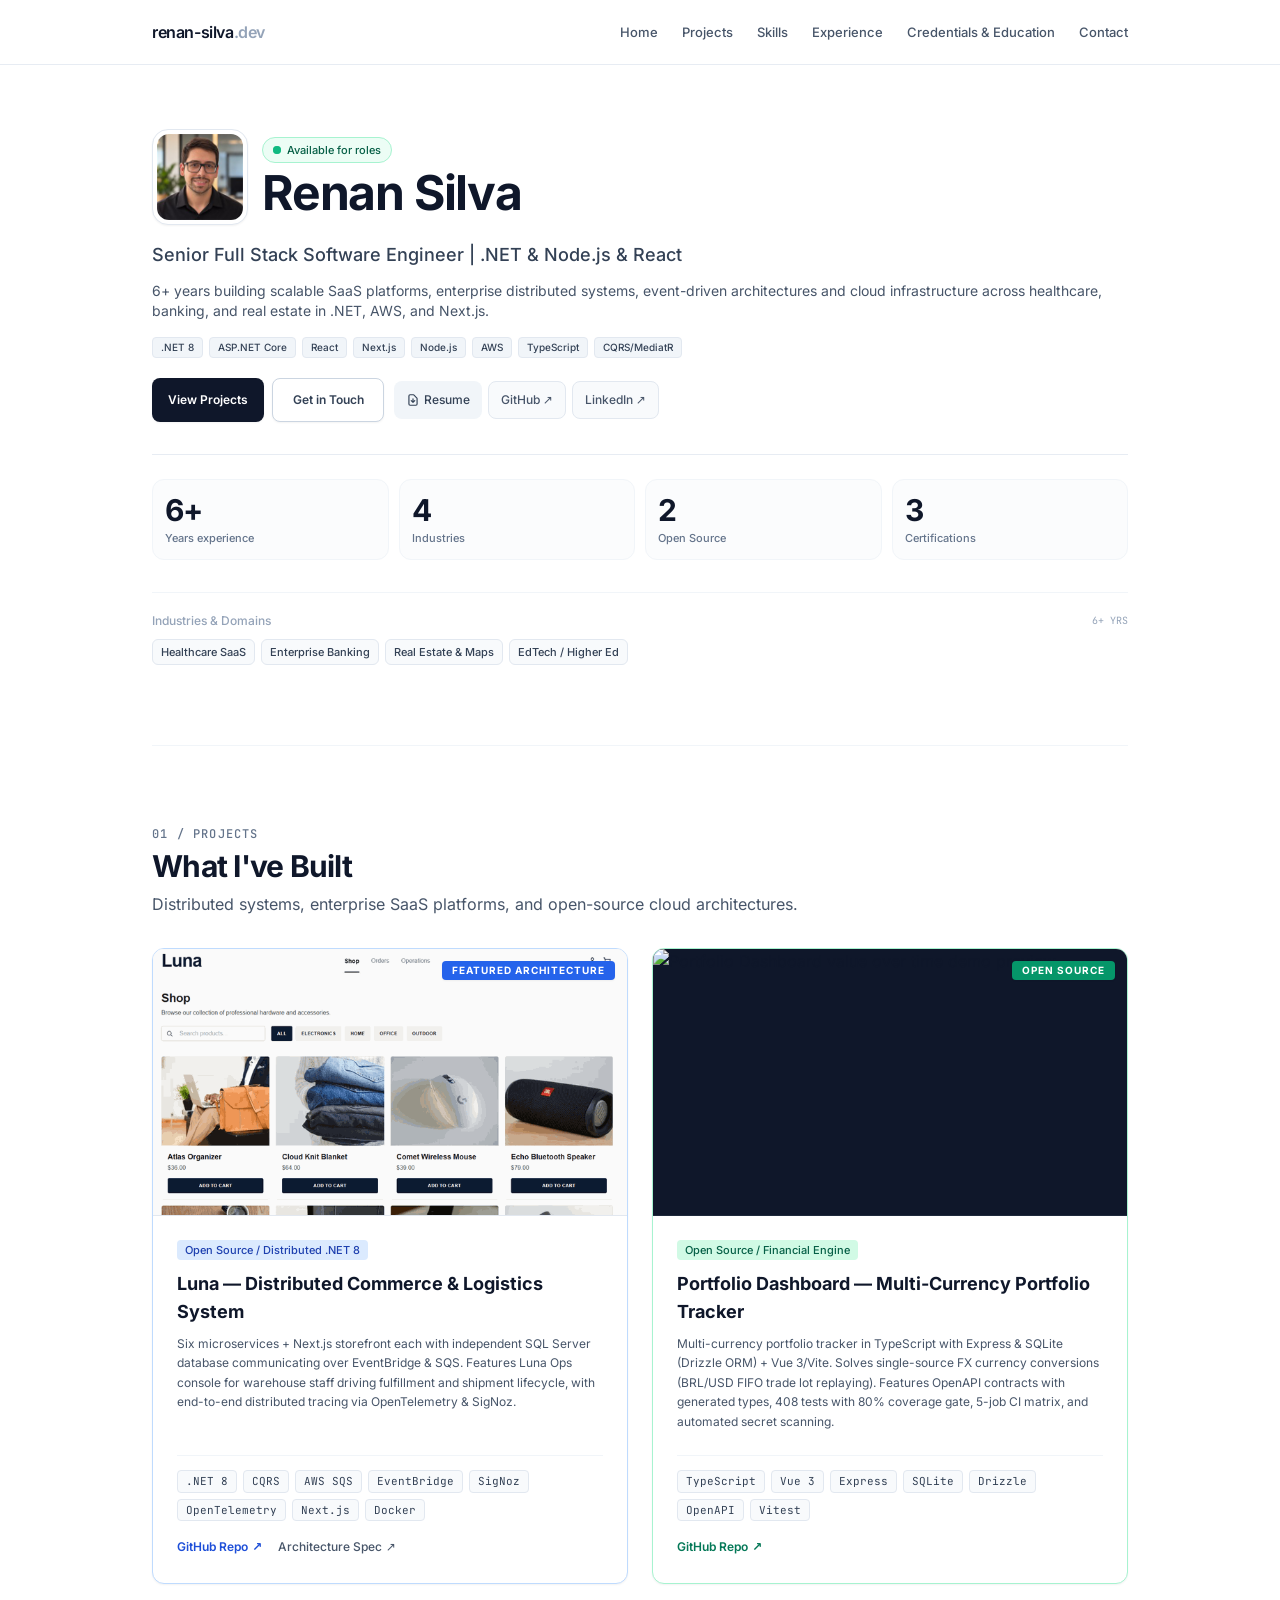
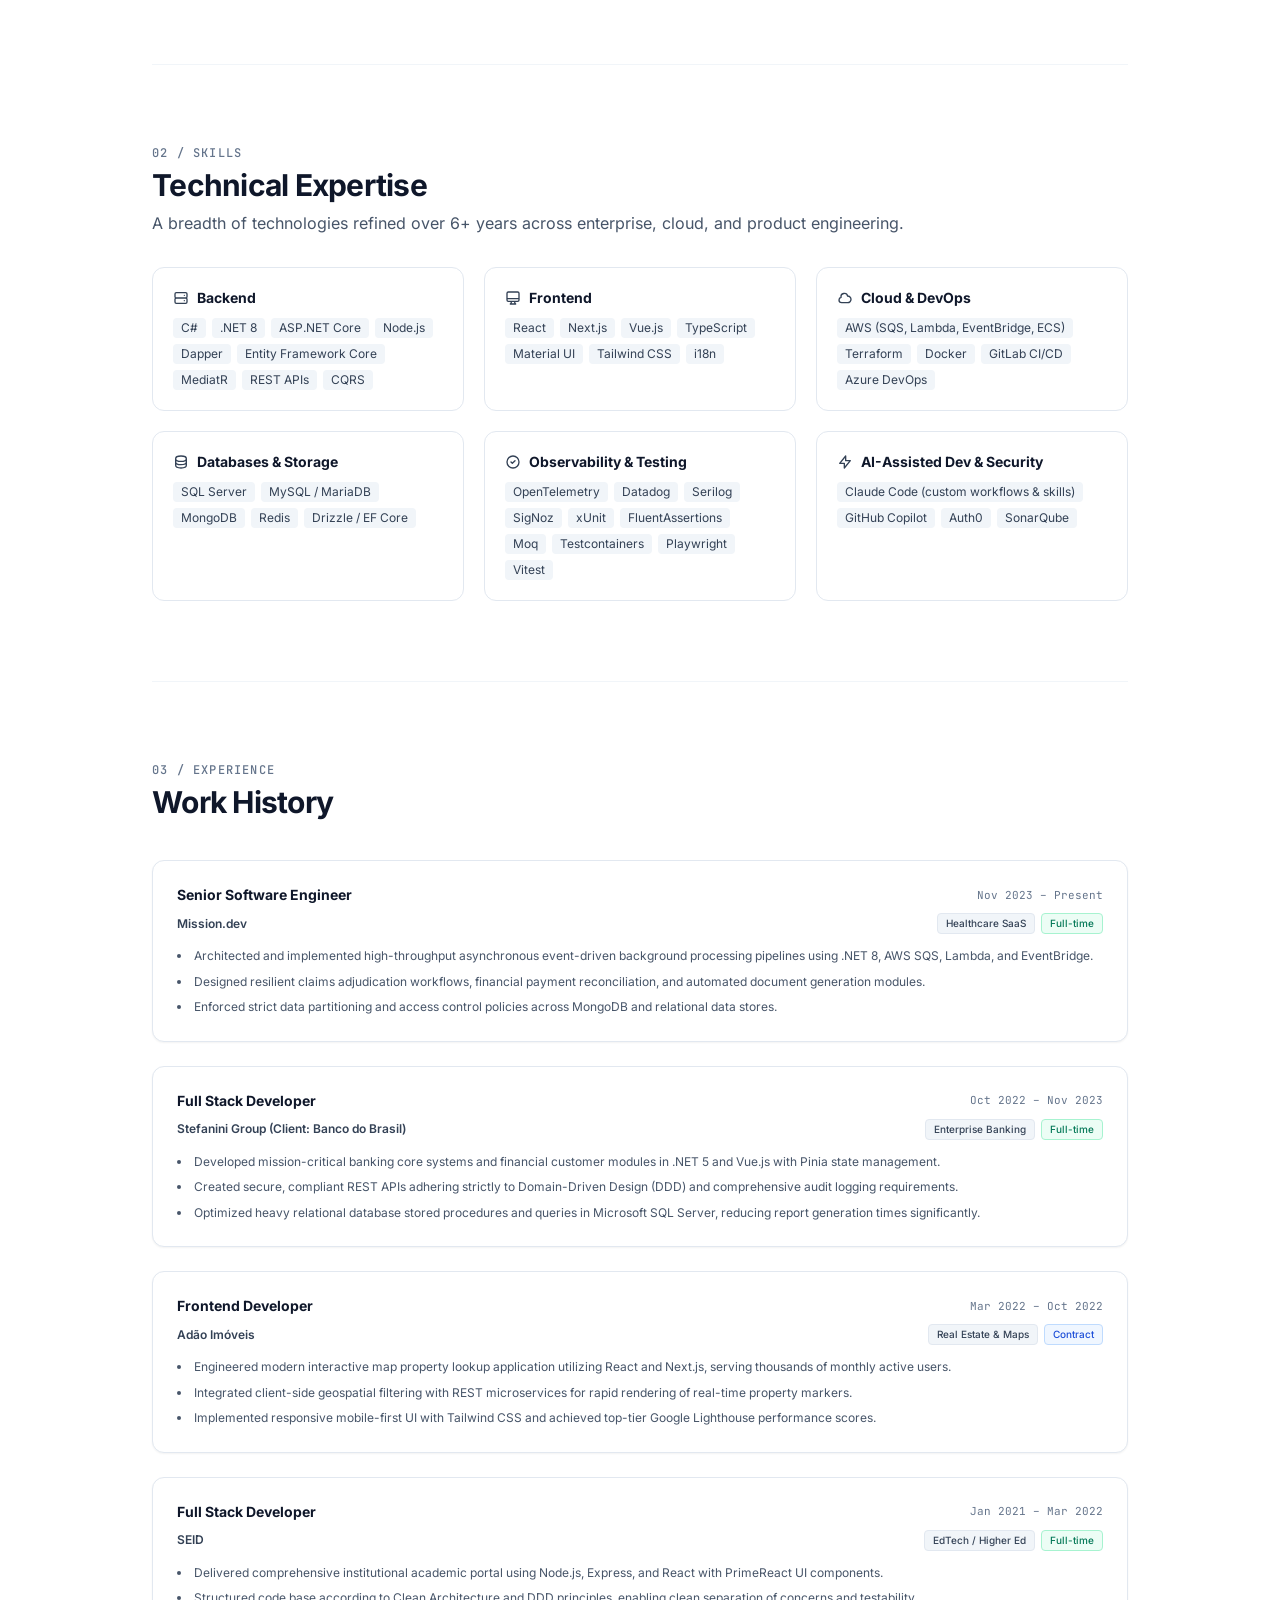
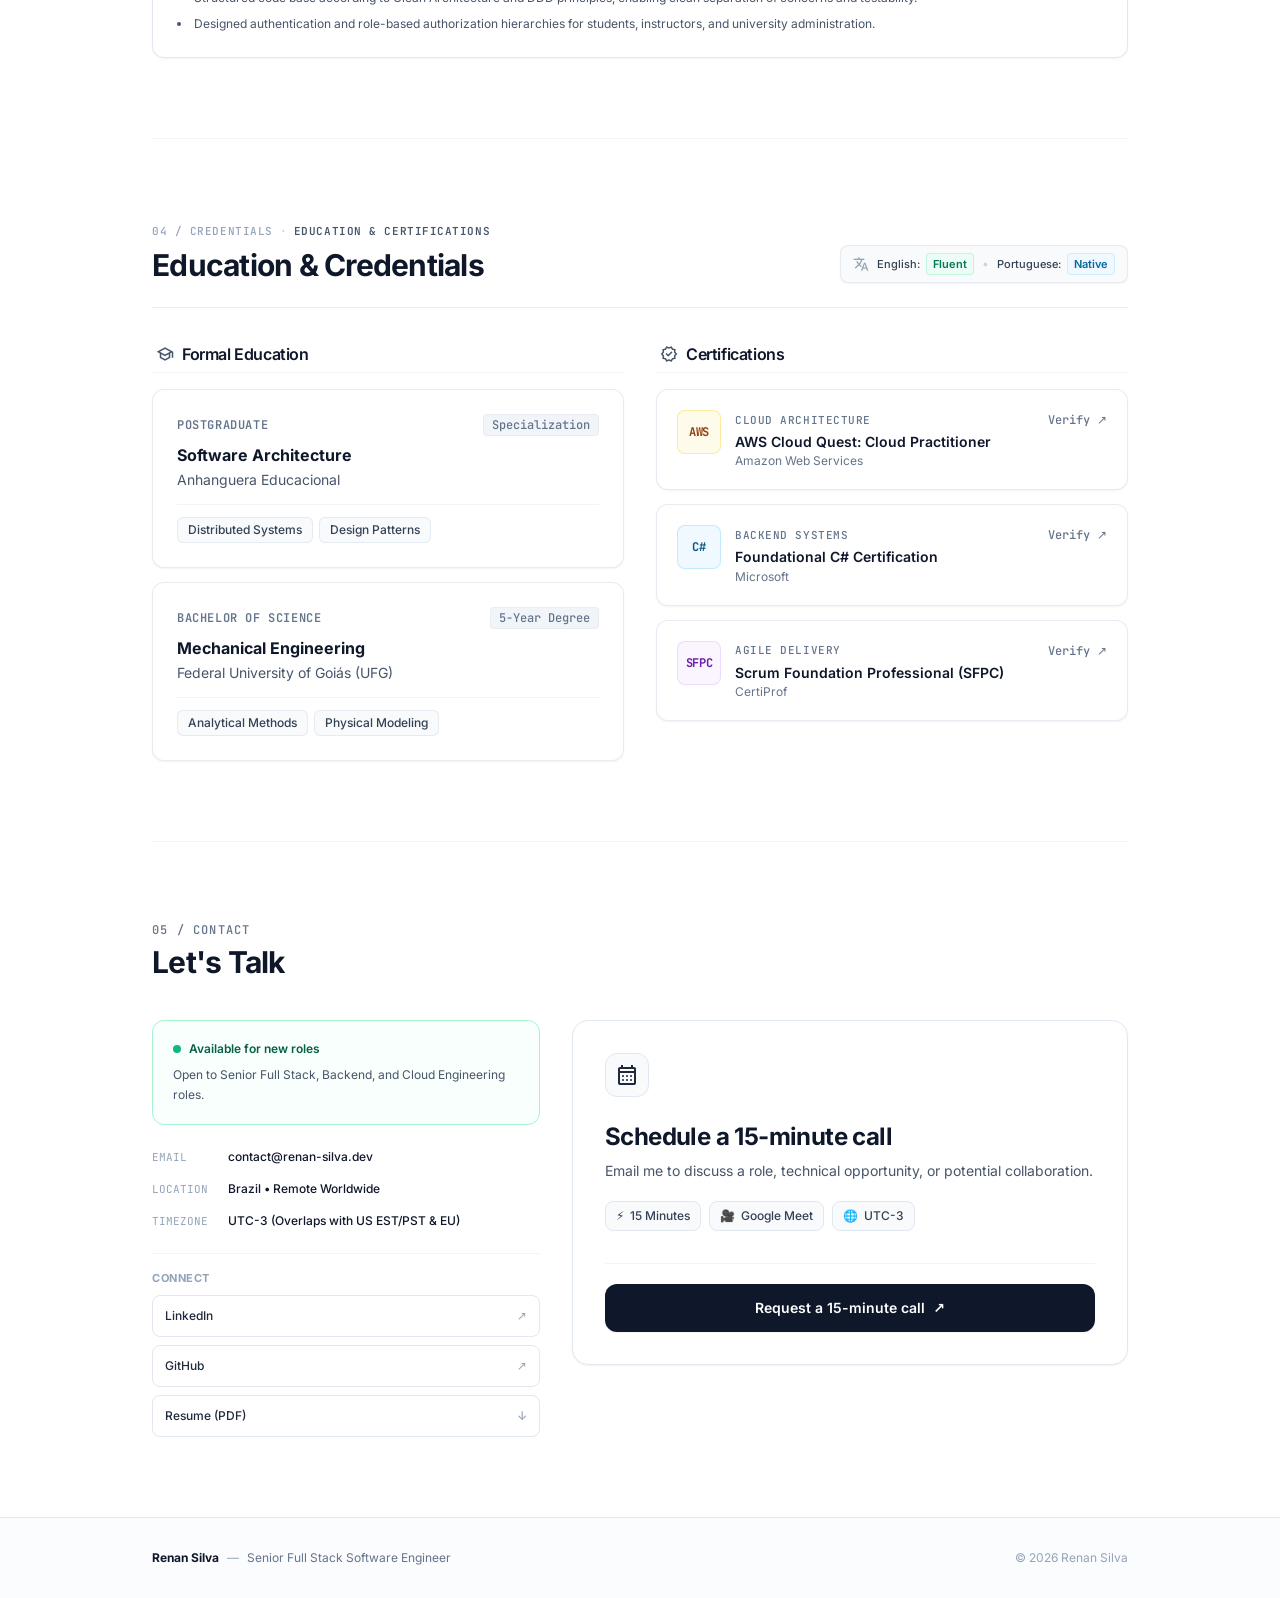
==== index.html @ 46f8ce40 "Add resume, favicon, hero portrait, Cal.com booking split, project card links and CNAME" ====
<!DOCTYPE html><html class="scroll-smooth" lang="en" style=""><head>
<meta charset="utf-8">
<meta content="width=device-width, initial-scale=1.0" name="viewport">
<!-- Generated by tools/make-favicon.mjs from assets/favicon-source.png. -->
<link href="assets/favicon.ico" rel="icon" sizes="16x16 32x32 48x48">
<link href="assets/favicon-32x32.png" rel="icon" sizes="32x32" type="image/png">
<link href="assets/apple-touch-icon.png" rel="apple-touch-icon">
<!-- Cal.com element-click embed. Loads app.cal.com/embed/embed.js, which
     renders the calendar into a modal when the CTA is clicked. The loader is
     inline because the Cal snippet requires it; there is no way to defer it
     without rewriting the snippet, and it is async at the network level, so
     it does not block rendering.

     The whole block is skipped below 768px. The mobile CTA is a plain link, so
     the 30 KB embed would be fetched by the one audience that never uses it.
     768px is Tailwind's default md breakpoint, matching the `hidden md:inline-flex`
     on the desktop button. Keep the two in step. -->
<script type="text/javascript">
  if (window.matchMedia("(min-width: 768px)").matches) {
  (function (C, A, L) { let p = function (a, ar) { a.q.push(ar); }; let d = C.document; C.Cal = C.Cal || function () { let cal = C.Cal; let ar = arguments; if (!cal.loaded) { cal.ns = {}; cal.q = cal.q || []; d.head.appendChild(d.createElement("script")).src = A; cal.loaded = true; } if (ar[0] === L) { const api = function () { p(api, arguments); }; const namespace = ar[1]; api.q = api.q || []; if(typeof namespace === "string"){cal.ns[namespace] = cal.ns[namespace] || api;p(cal.ns[namespace], ar);p(cal, ["initNamespace", namespace]);} else p(cal, ar); return;} p(cal, ar); }; })(window, "https://app.cal.com/embed/embed.js", "init");
  Cal("init", "15min", {origin:"https://app.cal.com"});
  Cal.config = Cal.config || {};
  Cal.config.forwardQueryParams = true;
  Cal.ns["15min"]("ui", {"hideEventTypeDetails":false,"layout":"month_view"});
  }
</script>
<title>Renan Silva — Senior Full Stack Software Engineer | .NET &amp; Node.js &amp; React</title>
<meta name="description" content="Senior full stack engineer with 6+ years across healthcare SaaS, enterprise banking, real estate and higher education. Two open source projects: a distributed commerce platform on .NET 8 and a portfolio tracker on Node.js.">
<!-- Tailwind is compiled from src/input.css into assets/output.css. Do not edit the generated file. -->
<link href="assets/fonts/inter-latin.woff2" as="font" type="font/woff2" rel="preload" crossorigin>
<link href="assets/output.css" rel="stylesheet">
</head>
<body class="bg-white text-slate-900 selection:bg-slate-900 selection:text-white">
<!-- BEGIN: MainHeader -->
<header class="sticky top-0 z-50 backdrop-blur-md bg-white/90 border-b border-slate-200/80 transition-all duration-200"><div class="max-w-5xl mx-auto px-4 sm:px-6 h-14 sm:h-16 flex items-center justify-between"><a class="group flex items-center gap-1.5 font-bold tracking-tight text-slate-900 hover:text-slate-600 transition-colors" href="#hero"><span class="text-base font-semibold">renan-silva<span class="text-slate-400">.dev</span></span></a><nav aria-label="Main Navigation" class="hidden md:flex items-center gap-6 text-xs lg:text-[13px] font-medium text-slate-600"><a class="hover:text-slate-900 transition-colors py-1" href="#hero">Home</a><a class="hover:text-slate-900 transition-colors py-1" href="#projects">Projects</a><a class="hover:text-slate-900 transition-colors py-1" href="#skills">Skills</a><a class="hover:text-slate-900 transition-colors py-1" href="#experience">Experience</a><a class="hover:text-slate-900 transition-colors py-1" href="#certifications">Credentials &amp; Education</a><a class="hover:text-slate-900 transition-colors py-1" href="#contact">Contact</a></nav><a class="md:hidden inline-flex items-center justify-center px-3.5 py-1.5 rounded-lg bg-slate-100 border border-slate-200 text-slate-700 text-xs font-semibold hover:bg-slate-200 transition-colors min-h-[40px]" href="#contact">Contact</a></div></header>
<!-- END: MainHeader -->
<!-- BEGIN: MainContent -->
<main class="max-w-5xl mx-auto px-4 sm:px-6 divide-y divide-slate-100">
<!-- BEGIN: HeroSection -->
<section class="pt-12 sm:pt-16 pb-14 sm:pb-20" id="hero"><div class="w-full flex flex-col items-start"><div class="flex flex-col sm:flex-row items-start sm:items-center gap-4 mb-4 w-full"><div class="flex items-center gap-3.5 w-full"><div class="w-20 h-20 sm:w-24 sm:h-24 rounded-2xl p-1 bg-white border border-slate-200 shadow-sm shrink-0"><div class="relative overflow-hidden rounded-xl bg-slate-100 w-full h-full"><img alt="Renan Silva" class="w-full h-full object-cover object-center" decoding="async" height="96" src="assets/portrait.jpg" width="96"></div></div><div class="flex flex-col"><div class="inline-flex items-center gap-1.5 px-2.5 py-1 rounded-full bg-emerald-50 border border-emerald-200 text-emerald-800 text-[11px] font-medium w-fit mb-1.5"><span class="relative flex h-2 w-2"><span class="animate-ping absolute inline-flex h-full w-full rounded-full bg-emerald-400 opacity-75"></span><span class="relative inline-flex rounded-full h-2 w-2 bg-emerald-500"></span></span>Available for roles</div><h1 class="text-3xl sm:text-5xl font-extrabold tracking-tight text-slate-900 leading-tight">Renan Silva</h1></div></div></div><p class="text-sm sm:text-lg font-medium text-slate-700 leading-snug">Senior Full Stack Software Engineer | .NET &amp; Node.js &amp; React</p><p class="mt-3 text-xs sm:text-sm text-slate-600 leading-relaxed">6+ years building scalable SaaS platforms, enterprise distributed systems, event-driven architectures and cloud infrastructure across healthcare, banking, and real estate in .NET, AWS, and Next.js.</p><div aria-label="Primary Tech Stack" class="mt-4 flex flex-wrap gap-1.5 w-full"><span class="px-2 py-0.5 rounded text-[10px] font-medium bg-slate-100 text-slate-700 border border-slate-200">.NET 8</span><span class="px-2 py-0.5 rounded text-[10px] font-medium bg-slate-100 text-slate-700 border border-slate-200">ASP.NET Core</span><span class="px-2 py-0.5 rounded text-[10px] font-medium bg-slate-100 text-slate-700 border border-slate-200">React</span><span class="px-2 py-0.5 rounded text-[10px] font-medium bg-slate-100 text-slate-700 border border-slate-200">Next.js</span><span class="px-2 py-0.5 rounded text-[10px] font-medium bg-slate-100 text-slate-700 border border-slate-200">Node.js</span><span class="px-2 py-0.5 rounded text-[10px] font-medium bg-slate-100 text-slate-700 border border-slate-200">AWS</span><span class="px-2 py-0.5 rounded text-[10px] font-medium bg-slate-100 text-slate-700 border border-slate-200">TypeScript</span><span class="px-2 py-0.5 rounded text-[10px] font-medium bg-slate-100 text-slate-700 border border-slate-200">CQRS/MediatR</span></div><div class="mt-5 flex flex-col sm:flex-row items-stretch sm:items-center gap-2.5 w-full"><div class="grid grid-cols-2 gap-2 w-full sm:w-auto"><a class="justify-center inline-flex items-center px-4 py-2.5 text-xs font-semibold text-white bg-slate-900 hover:bg-slate-800 rounded-lg transition-colors shadow-sm min-h-[44px]" href="#projects">View Projects</a><a class="justify-center inline-flex items-center px-4 py-2.5 text-xs font-semibold text-slate-700 bg-white border border-slate-300 hover:bg-slate-50 rounded-lg transition-colors shadow-sm min-h-[44px]" href="#contact">Get in Touch</a></div><div class="flex items-center justify-between sm:justify-start gap-1.5 w-full sm:w-auto pt-1 sm:pt-0"><a class="flex-1 sm:flex-none justify-center inline-flex items-center px-3 py-2 text-xs font-medium text-slate-700 bg-slate-100 hover:bg-slate-200 rounded-lg transition-colors min-h-[38px]" download type="application/pdf" href="assets/Renan_Silva_Resume.pdf"><svg class="w-3.5 h-3.5 mr-1" fill="none" stroke="currentColor" viewBox="0 0 24 24"><path d="M12 10v6m0 0l-3-3m3 3l3-3m2 8H7a2 2 0 01-2-2V5a2 2 0 012-2h5.586a1 1 0 01.707.293l5.414 5.414a1 1 0 01.293.707V19a2 2 0 01-2 2z" stroke-linecap="round" stroke-linejoin="round" stroke-width="2"></path></svg>Resume</a><a class="flex-1 sm:flex-none inline-flex items-center justify-center px-3 py-2 text-xs font-medium text-slate-600 bg-slate-50 hover:bg-slate-100 rounded-lg border border-slate-200 hover:text-slate-900 transition-colors min-h-[38px]" href="https://github.com/renanmoraisdasilva" rel="noopener noreferrer" target="_blank">GitHub ↗</a><a class="flex-1 sm:flex-none inline-flex items-center justify-center px-3 py-2 text-xs font-medium text-slate-600 bg-slate-50 hover:bg-slate-100 rounded-lg border border-slate-200 hover:text-slate-900 transition-colors min-h-[38px]" href="https://www.linkedin.com/in/renan-da-silva" rel="noopener noreferrer" target="_blank">LinkedIn ↗</a></div></div><div class="mt-8 grid grid-cols-2 sm:grid-cols-4 gap-2.5 pt-6 border-t border-slate-200/80 w-full"><div class="p-3 bg-slate-50/50 rounded-xl border border-slate-100"><div class="text-2xl sm:text-3xl font-bold tracking-tight text-slate-900">6+</div><div class="text-[11px] text-slate-500 font-medium mt-0.5">Years experience</div></div><div class="p-3 bg-slate-50/50 rounded-xl border border-slate-100"><div class="text-2xl sm:text-3xl font-bold tracking-tight text-slate-900">4</div><div class="text-[11px] text-slate-500 font-medium mt-0.5">Industries</div></div><div class="p-3 bg-slate-50/50 rounded-xl border border-slate-100"><div class="text-2xl sm:text-3xl font-bold tracking-tight text-slate-900">2</div><div class="text-[11px] text-slate-500 font-medium mt-0.5">Open Source</div></div><div class="p-3 bg-slate-50/50 rounded-xl border border-slate-100"><div class="text-2xl sm:text-3xl font-bold tracking-tight text-slate-900">3</div><div class="text-[11px] text-slate-500 font-medium mt-0.5">Certifications</div></div></div></div><div class="mt-8 pt-5 border-t border-slate-100 flex flex-col gap-2.5 w-full"><div class="w-full flex items-center justify-between"><span class="text-slate-400 text-xs font-medium">Industries &amp; Domains</span><span class="text-[10px] font-mono text-slate-400">6+ YRS</span></div><div class="flex flex-wrap gap-1.5 w-full"><span class="px-2 py-1 rounded-md bg-slate-50 border border-slate-200 text-slate-700 text-[11px] font-medium">Healthcare SaaS</span><span class="px-2 py-1 rounded-md bg-slate-50 border border-slate-200 text-slate-700 text-[11px] font-medium">Enterprise Banking</span><span class="px-2 py-1 rounded-md bg-slate-50 border border-slate-200 text-slate-700 text-[11px] font-medium">Real Estate &amp; Maps</span><span class="px-2 py-1 rounded-md bg-slate-50 border border-slate-200 text-slate-700 text-[11px] font-medium">EdTech / Higher Ed</span></div></div></section>
<!-- END: HeroSection -->
<!-- BEGIN: ProjectsSection -->
<section class="py-14 sm:py-20" id="projects">
<!-- Section Header -->
<div class="flex flex-col items-start mb-8">
<div class="text-xs font-mono font-medium text-slate-500 uppercase tracking-widest mb-1.5">01 / projects</div>
<h2 class="text-3xl font-bold tracking-tight text-slate-900">What I've Built</h2>
<p class="mt-2 text-sm sm:text-base text-slate-600">
          Distributed systems, enterprise SaaS platforms, and open-source cloud architectures.
        </p>
</div>
<!-- Projects Grid -->
<!-- Projects grid.
     Each card links to its own repository in three places: the preview image,
     the title, and the "GitHub Repo" text link. The Luna card also links its
     Architecture Spec to the phase 1 architecture document in that repo.
     The hero button and the contact list still point at the profile, which is
     correct: they are not about one project. -->
<div class="grid grid-cols-1 md:grid-cols-2 gap-6"><!-- Card 1: Luna Distributed Commerce & Logistics --><article class="rounded-xl border border-blue-200 bg-white hover:border-blue-400 transition-all duration-200 flex flex-col justify-between shadow-sm overflow-hidden group"><div><div class="relative bg-slate-100 border-b border-slate-200 overflow-hidden aspect-[16/9]"><a class="block focus:outline-none focus-visible:ring-2 focus-visible:ring-blue-500 focus-visible:ring-offset-2" href="https://github.com/renanmoraisdasilva/luna" rel="noopener noreferrer" target="_blank"><img alt="Luna demo: storefront and Luna Ops shipment console" class="w-full h-full object-cover object-top group-hover:scale-[1.02] transition-transform duration-300" decoding="async" height="458" src="assets/luna-demo.gif" width="680"></a><div class="absolute top-3 right-3 bg-blue-600 text-white text-[10px] uppercase tracking-widest font-bold px-2.5 py-0.5 rounded shadow-sm">Featured Architecture</div></div><div class="p-4 sm:p-6"><div class="flex items-center justify-between text-xs mb-2.5"><span class="inline-flex items-center px-2 py-0.5 rounded font-medium bg-blue-100 text-blue-800 text-[11px]">Open Source / Distributed .NET 8</span></div><h3 class="text-base sm:text-lg font-bold text-slate-900 group-hover:text-blue-600 transition-colors leading-snug"><a class="focus:outline-none focus-visible:ring-2 focus-visible:ring-blue-500" href="https://github.com/renanmoraisdasilva/luna" rel="noopener noreferrer" target="_blank">Luna — Distributed Commerce &amp; Logistics System</a></h3><p class="mt-2 text-xs text-slate-600 leading-relaxed">Six microservices + Next.js storefront each with independent SQL Server database communicating over EventBridge &amp; SQS. Features Luna Ops console for warehouse staff driving fulfillment and shipment lifecycle, with end-to-end distributed tracing via OpenTelemetry &amp; SigNoz.</p></div></div><div class="px-4 pb-4 sm:px-6 sm:pb-6 pt-0"><div class="pt-3.5 border-t border-slate-100"><div class="flex flex-wrap gap-1.5 mb-3.5"><span class="px-2 py-0.5 text-[11px] font-mono bg-slate-50 text-slate-700 rounded border border-slate-200">.NET 8</span><span class="px-2 py-0.5 text-[11px] font-mono bg-slate-50 text-slate-700 rounded border border-slate-200">CQRS</span><span class="px-2 py-0.5 text-[11px] font-mono bg-slate-50 text-slate-700 rounded border border-slate-200">AWS SQS</span><span class="px-2 py-0.5 text-[11px] font-mono bg-slate-50 text-slate-700 rounded border border-slate-200">EventBridge</span><span class="px-2 py-0.5 text-[11px] font-mono bg-slate-50 text-slate-700 rounded border border-slate-200">SigNoz</span><span class="px-2 py-0.5 text-[11px] font-mono bg-slate-50 text-slate-700 rounded border border-slate-200">OpenTelemetry</span><span class="px-2 py-0.5 text-[11px] font-mono bg-slate-50 text-slate-700 rounded border border-slate-200">Next.js</span><span class="px-2 py-0.5 text-[11px] font-mono bg-slate-50 text-slate-700 rounded border border-slate-200">Docker</span></div><div class="flex items-center gap-4 text-xs font-medium"><a class="text-blue-700 hover:text-blue-900 inline-flex items-center gap-1 font-semibold py-1" href="https://github.com/renanmoraisdasilva/luna" rel="noopener noreferrer" target="_blank">GitHub Repo <span aria-hidden="true" class="">↗</span></a><a class="text-slate-600 hover:text-slate-900 inline-flex items-center gap-1 py-1" href="https://github.com/renanmoraisdasilva/luna/blob/main/documentation/dev_phases/phase-1/architecture.md" rel="noopener noreferrer" target="_blank">Architecture Spec <span aria-hidden="true" class="">↗</span></a></div></div></div></article><!-- Card 2: Portfolio Dashboard --><article class="rounded-xl border border-emerald-200 bg-white hover:border-emerald-400 transition-all duration-200 flex flex-col justify-between shadow-sm overflow-hidden group"><div><div class="relative bg-slate-900 border-b border-slate-800 overflow-hidden aspect-[16/9]"><a class="block focus:outline-none focus-visible:ring-2 focus-visible:ring-emerald-500 focus-visible:ring-offset-2" href="https://github.com/renanmoraisdasilva/portfolio-dashboard" rel="noopener noreferrer" target="_blank"><img alt="Portfolio Dashboard value over time demo preview" class="w-full h-full object-cover object-top group-hover:scale-[1.02] transition-transform duration-300" src="https://lh3.googleusercontent.com/aida-public/[base64]"></a><div class="absolute top-3 right-3 bg-emerald-600 text-white text-[10px] uppercase tracking-widest font-bold px-2.5 py-0.5 rounded shadow-sm">Open Source</div></div><div class="p-4 sm:p-6"><div class="flex items-center justify-between text-xs mb-2.5"><span class="inline-flex items-center px-2 py-0.5 rounded font-medium bg-emerald-100 text-emerald-800 text-[11px]">Open Source / Financial Engine</span></div><h3 class="text-base sm:text-lg font-bold text-slate-900 group-hover:text-emerald-700 transition-colors leading-snug"><a class="focus:outline-none focus-visible:ring-2 focus-visible:ring-emerald-500" href="https://github.com/renanmoraisdasilva/portfolio-dashboard" rel="noopener noreferrer" target="_blank">Portfolio Dashboard — Multi-Currency Portfolio Tracker</a></h3><p class="mt-2 text-xs text-slate-600 leading-relaxed">Multi-currency portfolio tracker in TypeScript with Express &amp; SQLite (Drizzle ORM) + Vue 3/Vite. Solves single-source FX currency conversions (BRL/USD FIFO trade lot replaying). Features OpenAPI contracts with generated types, 408 tests with 80% coverage gate, 5-job CI matrix, and automated secret scanning.</p></div></div><div class="px-4 pb-4 sm:px-6 sm:pb-6 pt-0"><div class="pt-3.5 border-t border-slate-100"><div class="flex flex-wrap gap-1.5 mb-3.5"><span class="px-2 py-0.5 text-[11px] font-mono bg-slate-50 text-slate-700 rounded border border-slate-200">TypeScript</span><span class="px-2 py-0.5 text-[11px] font-mono bg-slate-50 text-slate-700 rounded border border-slate-200">Vue 3</span><span class="px-2 py-0.5 text-[11px] font-mono bg-slate-50 text-slate-700 rounded border border-slate-200">Express</span><span class="px-2 py-0.5 text-[11px] font-mono bg-slate-50 text-slate-700 rounded border border-slate-200">SQLite</span><span class="px-2 py-0.5 text-[11px] font-mono bg-slate-50 text-slate-700 rounded border border-slate-200">Drizzle</span><span class="px-2 py-0.5 text-[11px] font-mono bg-slate-50 text-slate-700 rounded border border-slate-200">OpenAPI</span><span class="px-2 py-0.5 text-[11px] font-mono bg-slate-50 text-slate-700 rounded border border-slate-200">Vitest</span></div><div class="flex items-center gap-4 text-xs font-medium"><a class="text-emerald-700 hover:text-emerald-900 inline-flex items-center gap-1 font-semibold py-1" href="https://github.com/renanmoraisdasilva/portfolio-dashboard" rel="noopener noreferrer" target="_blank">GitHub Repo <span aria-hidden="true" class="">↗</span></a></div></div></div></article></div>
</section>
<!-- END: ProjectsSection -->
<!-- BEGIN: SkillsSection -->
<section class="py-14 sm:py-20" id="skills">
<!-- Section Header -->
<div class="flex flex-col items-start mb-8">
<div class="text-xs font-mono font-medium text-slate-500 uppercase tracking-widest mb-1.5">02 / skills</div>
<h2 class="text-3xl font-bold tracking-tight text-slate-900">Technical Expertise</h2>
<p class="mt-2 text-sm sm:text-base text-slate-600">
          A breadth of technologies refined over 6+ years across enterprise, cloud, and product engineering.
        </p>
</div>
<!-- 6 Categorized Skill Cards Grid -->
<div class="grid grid-cols-1 md:grid-cols-2 lg:grid-cols-3 gap-5"><!-- Card 1: Backend --><div class="p-4 sm:p-5 rounded-xl border border-slate-200 bg-white"><div class="flex items-center gap-2 mb-2.5"><svg class="w-4 h-4 text-slate-700" fill="none" stroke="currentColor" viewBox="0 0 24 24"><path d="M5 12h14M5 12a2 2 0 01-2-2V6a2 2 0 012-2h14a2 2 0 012 2v4a2 2 0 01-2 2M5 12a2 2 0 00-2 2v4a2 2 0 002 2h14a2 2 0 002-2v-4a2 2 0 00-2-2m-2-4h.01M17 16h.01" stroke-linecap="round" stroke-linejoin="round" stroke-width="2"></path></svg><h3 class="text-sm font-bold text-slate-900">Backend</h3></div><div class="flex flex-wrap gap-1.5"><span class="px-2 py-0.5 text-xs bg-slate-100 text-slate-700 rounded">C#</span><span class="px-2 py-0.5 text-xs bg-slate-100 text-slate-700 rounded">.NET 8</span><span class="px-2 py-0.5 text-xs bg-slate-100 text-slate-700 rounded">ASP.NET Core</span><span class="px-2 py-0.5 text-xs bg-slate-100 text-slate-700 rounded">Node.js</span><span class="px-2 py-0.5 text-xs bg-slate-100 text-slate-700 rounded">Dapper</span><span class="px-2 py-0.5 text-xs bg-slate-100 text-slate-700 rounded">Entity Framework Core</span><span class="px-2 py-0.5 text-xs bg-slate-100 text-slate-700 rounded">MediatR</span><span class="px-2 py-0.5 text-xs bg-slate-100 text-slate-700 rounded">REST APIs</span><span class="px-2 py-0.5 text-xs bg-slate-100 text-slate-700 rounded">CQRS</span></div></div><!-- Card 2: Frontend --><div class="p-4 sm:p-5 rounded-xl border border-slate-200 bg-white"><div class="flex items-center gap-2 mb-2.5"><svg class="w-4 h-4 text-slate-700" fill="none" stroke="currentColor" viewBox="0 0 24 24"><path d="M9.75 17L9 20l-1 1h8l-1-1-.75-3M3 13h18M5 17h14a2 2 0 002-2V5a2 2 0 00-2-2H5a2 2 0 00-2 2v10a2 2 0 002 2z" stroke-linecap="round" stroke-linejoin="round" stroke-width="2"></path></svg><h3 class="text-sm font-bold text-slate-900">Frontend</h3></div><div class="flex flex-wrap gap-1.5"><span class="px-2 py-0.5 text-xs bg-slate-100 text-slate-700 rounded">React</span><span class="px-2 py-0.5 text-xs bg-slate-100 text-slate-700 rounded">Next.js</span><span class="px-2 py-0.5 text-xs bg-slate-100 text-slate-700 rounded">Vue.js</span><span class="px-2 py-0.5 text-xs bg-slate-100 text-slate-700 rounded">TypeScript</span><span class="px-2 py-0.5 text-xs bg-slate-100 text-slate-700 rounded">Material UI</span><span class="px-2 py-0.5 text-xs bg-slate-100 text-slate-700 rounded">Tailwind CSS</span><span class="px-2 py-0.5 text-xs bg-slate-100 text-slate-700 rounded">i18n</span></div></div><!-- Card 3: Cloud & DevOps --><div class="p-4 sm:p-5 rounded-xl border border-slate-200 bg-white"><div class="flex items-center gap-2 mb-2.5"><svg class="w-4 h-4 text-slate-700" fill="none" stroke="currentColor" viewBox="0 0 24 24"><path d="M3 15a4 4 0 004 4h9a5 5 0 10-.1-9.999 5.002 5.002 0 00-9.78 2.096A4.001 4.001 0 003 15z" stroke-linecap="round" stroke-linejoin="round" stroke-width="2"></path></svg><h3 class="text-sm font-bold text-slate-900">Cloud &amp; DevOps</h3></div><div class="flex flex-wrap gap-1.5"><span class="px-2 py-0.5 text-xs bg-slate-100 text-slate-700 rounded">AWS (SQS, Lambda, EventBridge, ECS)</span><span class="px-2 py-0.5 text-xs bg-slate-100 text-slate-700 rounded">Terraform</span><span class="px-2 py-0.5 text-xs bg-slate-100 text-slate-700 rounded">Docker</span><span class="px-2 py-0.5 text-xs bg-slate-100 text-slate-700 rounded">GitLab CI/CD</span><span class="px-2 py-0.5 text-xs bg-slate-100 text-slate-700 rounded">Azure DevOps</span></div></div><!-- Card 4: Databases & Storage --><div class="p-4 sm:p-5 rounded-xl border border-slate-200 bg-white"><div class="flex items-center gap-2 mb-2.5"><svg class="w-4 h-4 text-slate-700" fill="none" stroke="currentColor" viewBox="0 0 24 24"><path d="M4 7v10c0 2.21 3.582 4 8 4s8-1.79 8-4V7M4 7c0 2.21 3.582 4 8 4s8-1.79 8-4M4 7c0-2.21 3.582-4 8-4s8 1.79 8 4m0 5c0 2.21-3.582 4-8 4s-8-1.79-8-4" stroke-linecap="round" stroke-linejoin="round" stroke-width="2"></path></svg><h3 class="text-sm font-bold text-slate-900">Databases &amp; Storage</h3></div><div class="flex flex-wrap gap-1.5"><span class="px-2 py-0.5 text-xs bg-slate-100 text-slate-700 rounded">SQL Server</span><span class="px-2 py-0.5 text-xs bg-slate-100 text-slate-700 rounded">MySQL / MariaDB</span><span class="px-2 py-0.5 text-xs bg-slate-100 text-slate-700 rounded">MongoDB</span><span class="px-2 py-0.5 text-xs bg-slate-100 text-slate-700 rounded">Redis</span><span class="px-2 py-0.5 text-xs bg-slate-100 text-slate-700 rounded">Drizzle / EF Core</span></div></div><!-- Card 5: Observability & Testing --><div class="p-4 sm:p-5 rounded-xl border border-slate-200 bg-white"><div class="flex items-center gap-2 mb-2.5"><svg class="w-4 h-4 text-slate-700" fill="none" stroke="currentColor" viewBox="0 0 24 24"><path d="M9 12l2 2 4-4m6 2a9 9 0 11-18 0 9 9 0 0118 0z" stroke-linecap="round" stroke-linejoin="round" stroke-width="2"></path></svg><h3 class="text-sm font-bold text-slate-900">Observability &amp; Testing</h3></div><div class="flex flex-wrap gap-1.5"><span class="px-2 py-0.5 text-xs bg-slate-100 text-slate-700 rounded">OpenTelemetry</span><span class="px-2 py-0.5 text-xs bg-slate-100 text-slate-700 rounded">Datadog</span><span class="px-2 py-0.5 text-xs bg-slate-100 text-slate-700 rounded">Serilog</span><span class="px-2 py-0.5 text-xs bg-slate-100 text-slate-700 rounded">SigNoz</span><span class="px-2 py-0.5 text-xs bg-slate-100 text-slate-700 rounded">xUnit</span><span class="px-2 py-0.5 text-xs bg-slate-100 text-slate-700 rounded">FluentAssertions</span><span class="px-2 py-0.5 text-xs bg-slate-100 text-slate-700 rounded">Moq</span><span class="px-2 py-0.5 text-xs bg-slate-100 text-slate-700 rounded">Testcontainers</span><span class="px-2 py-0.5 text-xs bg-slate-100 text-slate-700 rounded">Playwright</span><span class="px-2 py-0.5 text-xs bg-slate-100 text-slate-700 rounded">Vitest</span></div></div><!-- Card 6: AI-Assisted Dev & Security --><div class="p-4 sm:p-5 rounded-xl border border-slate-200 bg-white"><div class="flex items-center gap-2 mb-2.5"><svg class="w-4 h-4 text-slate-700" fill="none" stroke="currentColor" viewBox="0 0 24 24"><path d="M13 10V3L4 14h7v7l9-11h-7z" stroke-linecap="round" stroke-linejoin="round" stroke-width="2"></path></svg><h3 class="text-sm font-bold text-slate-900">AI-Assisted Dev &amp; Security</h3></div><div class="flex flex-wrap gap-1.5"><span class="px-2 py-0.5 text-xs bg-slate-100 text-slate-700 rounded">Claude Code (custom workflows &amp; skills)</span><span class="px-2 py-0.5 text-xs bg-slate-100 text-slate-700 rounded">GitHub Copilot</span><span class="px-2 py-0.5 text-xs bg-slate-100 text-slate-700 rounded">Auth0</span><span class="px-2 py-0.5 text-xs bg-slate-100 text-slate-700 rounded">SonarQube</span></div></div></div>
</section>
<!-- END: SkillsSection -->
<!-- BEGIN: ExperienceSection -->
<section class="py-14 sm:py-20" id="experience">
<!-- Section Header -->
<div class="flex flex-col items-start mb-10">
<div class="text-xs font-mono font-medium text-slate-500 uppercase tracking-widest mb-1.5">03 / experience</div>
<h2 class="text-3xl font-bold tracking-tight text-slate-900">Work History</h2>
</div>
<!-- Experience Timeline Entries -->
<div class="space-y-6"><!-- Role 1: Mission.dev --><article class="p-4 sm:p-6 rounded-xl border border-slate-200 bg-white hover:border-slate-300 transition shadow-sm"><div class="flex flex-col gap-2 mb-3"><div class="flex flex-col sm:flex-row sm:items-center sm:justify-between gap-1"><h3 class="text-sm font-bold text-slate-900">Senior Software Engineer</h3><span class="text-[11px] font-mono text-slate-500">Nov 2023 – Present</span></div><div class="flex flex-wrap items-center justify-between gap-1.5"><p class="text-xs font-semibold text-slate-700">Mission.dev</p><div class="flex items-center gap-1.5"><span class="px-2 py-0.5 rounded text-[10px] font-medium bg-slate-100 text-slate-700 border border-slate-200">Healthcare SaaS</span><span class="px-2 py-0.5 rounded text-[10px] font-medium bg-emerald-50 text-emerald-700 border border-emerald-200">Full-time</span></div></div></div><ul class="space-y-1.5 text-xs text-slate-600 list-disc list-inside leading-relaxed"><li class="">Architected and implemented high-throughput asynchronous event-driven background processing pipelines using .NET 8, AWS SQS, Lambda, and EventBridge.</li><li class="">Designed resilient claims adjudication workflows, financial payment reconciliation, and automated document generation modules.</li><li class="">Enforced strict data partitioning and access control policies across MongoDB and relational data stores.</li></ul></article><!-- Role 2: Stefanini Group --><article class="p-4 sm:p-6 rounded-xl border border-slate-200 bg-white hover:border-slate-300 transition shadow-sm"><div class="flex flex-col gap-2 mb-3"><div class="flex flex-col sm:flex-row sm:items-center sm:justify-between gap-1"><h3 class="text-sm font-bold text-slate-900">Full Stack Developer</h3><span class="text-[11px] font-mono text-slate-500">Oct 2022 – Nov 2023</span></div><div class="flex flex-wrap items-center justify-between gap-1.5"><p class="text-xs font-semibold text-slate-700">Stefanini Group (Client: Banco do Brasil)</p><div class="flex items-center gap-1.5"><span class="px-2 py-0.5 rounded text-[10px] font-medium bg-slate-100 text-slate-700 border border-slate-200">Enterprise Banking</span><span class="px-2 py-0.5 rounded text-[10px] font-medium bg-emerald-50 text-emerald-700 border border-emerald-200">Full-time</span></div></div></div><ul class="space-y-1.5 text-xs text-slate-600 list-disc list-inside leading-relaxed"><li class="">Developed mission-critical banking core systems and financial customer modules in .NET 5 and Vue.js with Pinia state management.</li><li class="">Created secure, compliant REST APIs adhering strictly to Domain-Driven Design (DDD) and comprehensive audit logging requirements.</li><li class="">Optimized heavy relational database stored procedures and queries in Microsoft SQL Server, reducing report generation times significantly.</li></ul></article><!-- Role 3: Adão Imóveis --><article class="p-4 sm:p-6 rounded-xl border border-slate-200 bg-white hover:border-slate-300 transition shadow-sm"><div class="flex flex-col gap-2 mb-3"><div class="flex flex-col sm:flex-row sm:items-center sm:justify-between gap-1"><h3 class="text-sm font-bold text-slate-900">Frontend Developer</h3><span class="text-[11px] font-mono text-slate-500">Mar 2022 – Oct 2022</span></div><div class="flex flex-wrap items-center justify-between gap-1.5"><p class="text-xs font-semibold text-slate-700">Adão Imóveis</p><div class="flex items-center gap-1.5"><span class="px-2 py-0.5 rounded text-[10px] font-medium bg-slate-100 text-slate-700 border border-slate-200">Real Estate &amp; Maps</span><span class="px-2 py-0.5 rounded text-[10px] font-medium bg-blue-50 text-blue-700 border border-blue-200">Contract</span></div></div></div><ul class="space-y-1.5 text-xs text-slate-600 list-disc list-inside leading-relaxed"><li class="">Engineered modern interactive map property lookup application utilizing React and Next.js, serving thousands of monthly active users.</li><li class="">Integrated client-side geospatial filtering with REST microservices for rapid rendering of real-time property markers.</li><li class="">Implemented responsive mobile-first UI with Tailwind CSS and achieved top-tier Google Lighthouse performance scores.</li></ul></article><!-- Role 4: SEID --><article class="p-4 sm:p-6 rounded-xl border border-slate-200 bg-white hover:border-slate-300 transition shadow-sm"><div class="flex flex-col gap-2 mb-3"><div class="flex flex-col sm:flex-row sm:items-center sm:justify-between gap-1"><h3 class="text-sm font-bold text-slate-900">Full Stack Developer</h3><span class="text-[11px] font-mono text-slate-500">Jan 2021 – Mar 2022</span></div><div class="flex flex-wrap items-center justify-between gap-1.5"><p class="text-xs font-semibold text-slate-700">SEID</p><div class="flex items-center gap-1.5"><span class="px-2 py-0.5 rounded text-[10px] font-medium bg-slate-100 text-slate-700 border border-slate-200">EdTech / Higher Ed</span><span class="px-2 py-0.5 rounded text-[10px] font-medium bg-emerald-50 text-emerald-700 border border-emerald-200">Full-time</span></div></div></div><ul class="space-y-1.5 text-xs text-slate-600 list-disc list-inside leading-relaxed"><li class="">Delivered comprehensive institutional academic portal using Node.js, Express, and React with PrimeReact UI components.</li><li class="">Structured code base according to Clean Architecture and DDD principles, enabling clean separation of concerns and testability.</li><li class="">Designed authentication and role-based authorization hierarchies for students, instructors, and university administration.</li></ul></article></div>
<!-- Education & Languages Subsection -->
</section>
<!-- END: ExperienceSection -->
<!-- BEGIN: CertificationsSection -->
<section class="py-14 sm:py-20" id="certifications"><!-- Section Header with Language Proficiency Pill --><div class="flex flex-col sm:flex-row sm:items-end justify-between gap-3 border-b border-slate-200/80 pb-6 mb-8"><div class="space-y-1 w-full"><div class="flex items-center gap-2"><span class="font-mono text-[11px] tracking-wider text-slate-400 font-medium">04 / CREDENTIALS</span><span class="text-slate-300">·</span><span class="font-mono text-[11px] tracking-wider text-slate-600 font-semibold">EDUCATION &amp; CERTIFICATIONS</span></div><h2 class="text-3xl font-bold tracking-tight text-slate-900">Education &amp; Credentials</h2></div><div class="inline-flex items-center gap-2 bg-slate-50 px-3 py-1.5 rounded-lg border border-slate-200/80 text-xs shadow-sm w-fit"><span class="material-symbols-outlined text-slate-400 text-base">translate</span><div class="flex items-center gap-1.5"><span class="font-medium text-slate-700 text-[11px]">English:</span><span class="font-semibold text-emerald-700 bg-emerald-50 px-1.5 py-0.5 rounded border border-emerald-200/60 text-[11px]">Fluent</span></div><span class="text-slate-300">•</span><div class="flex items-center gap-1.5"><span class="font-medium text-slate-700 text-[11px]">Portuguese:</span><span class="font-semibold text-sky-700 bg-sky-50 px-1.5 py-0.5 rounded border border-sky-200/60 text-[11px]">Native</span></div></div></div><!-- Dual Column Layout: Left (Formal Education) vs Right (Certifications) --><div class="grid grid-cols-1 md:grid-cols-2 gap-6 sm:gap-8 items-start"><!-- LEFT COLUMN: Formal Education --><div class="space-y-4"><div class="flex items-center gap-2 px-1 pb-1 border-b border-slate-100"><span class="material-symbols-outlined text-slate-600 text-lg">school</span><h3 class="text-base font-semibold text-slate-900 tracking-tight">Formal Education</h3></div><div class="space-y-3.5"><!-- Card 1: Postgraduate --><div class="bg-white p-4 sm:p-6 rounded-xl border border-slate-200/80 shadow-sm hover:shadow-md transition-all"><div class="flex items-center justify-between gap-2 mb-2"><span class="font-mono text-xs uppercase tracking-wider font-semibold text-slate-500">Postgraduate</span><span class="font-mono text-xs font-medium text-slate-500 bg-slate-100 px-2 py-0.5 rounded border border-slate-200/60">Specialization</span></div><h4 class="text-base font-bold text-slate-900 leading-snug">Software Architecture</h4><p class="text-sm text-slate-600 mt-1 mb-3.5">Anhanguera Educacional</p><div class="pt-3 border-t border-slate-100 flex flex-wrap items-center gap-1.5"><span class="text-xs font-medium text-slate-700 bg-slate-50 border border-slate-200/80 px-2.5 py-1 rounded-md">Distributed Systems</span><span class="text-xs font-medium text-slate-700 bg-slate-50 border border-slate-200/80 px-2.5 py-1 rounded-md">Design Patterns</span></div></div><!-- Card 2: Bachelor of Science --><div class="bg-white p-4 sm:p-6 rounded-xl border border-slate-200/80 shadow-sm hover:shadow-md transition-all"><div class="flex items-center justify-between gap-2 mb-2"><span class="font-mono text-xs uppercase tracking-wider font-semibold text-slate-500">Bachelor of Science</span><span class="font-mono text-xs font-medium text-slate-500 bg-slate-100 px-2 py-0.5 rounded border border-slate-200/60">5-Year Degree</span></div><h4 class="text-base font-bold text-slate-900 leading-snug">Mechanical Engineering</h4><p class="text-sm text-slate-600 mt-1 mb-3.5">Federal University of Goiás (UFG)</p><div class="pt-3 border-t border-slate-100 flex flex-wrap items-center gap-1.5"><span class="text-xs font-medium text-slate-700 bg-slate-50 border border-slate-200/80 px-2.5 py-1 rounded-md">Analytical Methods</span><span class="text-xs font-medium text-slate-700 bg-slate-50 border border-slate-200/80 px-2.5 py-1 rounded-md">Physical Modeling</span></div></div></div></div><!-- RIGHT COLUMN: Certifications --><div class="space-y-4"><div class="flex items-center gap-2 px-1 pb-1 border-b border-slate-100"><span class="material-symbols-outlined text-slate-600 text-lg">verified</span><h3 class="text-base font-semibold text-slate-900 tracking-tight">Certifications</h3></div><div class="space-y-3.5"><!-- Cert Card 1: AWS --><div class="group bg-white p-4 sm:p-5 rounded-xl border border-slate-200/80 shadow-sm hover:shadow-md transition-all flex items-start gap-3.5"><div class="w-11 h-11 rounded-lg bg-amber-50 border border-amber-200/80 flex items-center justify-center shrink-0"><span class="font-mono text-xs font-bold text-amber-800 tracking-tight">AWS</span></div><div class="flex-1 min-w-0"><div class="flex items-center justify-between gap-2"><span class="font-mono text-[11px] uppercase tracking-wider font-medium text-slate-500">Cloud Architecture</span><a class="font-mono text-xs font-medium text-slate-500 hover:text-slate-900 group-hover:translate-x-0.5 transition-all inline-flex items-center gap-0.5 py-0.5" href="https://aws.amazon.com" rel="noopener noreferrer" target="_blank">Verify ↗</a></div><h4 class="text-sm font-semibold text-slate-900 mt-0.5 leading-snug">AWS Cloud Quest: Cloud Practitioner</h4><p class="text-xs text-slate-500 mt-0.5">Amazon Web Services</p></div></div><!-- Cert Card 2: C# --><div class="group bg-white p-4 sm:p-5 rounded-xl border border-slate-200/80 shadow-sm hover:shadow-md transition-all flex items-start gap-3.5"><div class="w-11 h-11 rounded-lg bg-sky-50 border border-sky-200/80 flex items-center justify-center shrink-0"><span class="font-mono text-xs font-bold text-sky-800 tracking-tight">C#</span></div><div class="flex-1 min-w-0"><div class="flex items-center justify-between gap-2"><span class="font-mono text-[11px] uppercase tracking-wider font-medium text-slate-500">Backend Systems</span><a class="font-mono text-xs font-medium text-slate-500 hover:text-slate-900 group-hover:translate-x-0.5 transition-all inline-flex items-center gap-0.5 py-0.5" href="https://learn.microsoft.com" rel="noopener noreferrer" target="_blank">Verify ↗</a></div><h4 class="text-sm font-semibold text-slate-900 mt-0.5 leading-snug">Foundational C# Certification</h4><p class="text-xs text-slate-500 mt-0.5">Microsoft</p></div></div><!-- Cert Card 3: SFPC --><div class="group bg-white p-4 sm:p-5 rounded-xl border border-slate-200/80 shadow-sm hover:shadow-md transition-all flex items-start gap-3.5"><div class="w-11 h-11 rounded-lg bg-purple-50 border border-purple-200/80 flex items-center justify-center shrink-0"><span class="font-mono text-xs font-bold text-purple-800 tracking-tight">SFPC</span></div><div class="flex-1 min-w-0"><div class="flex items-center justify-between gap-2"><span class="font-mono text-[11px] uppercase tracking-wider font-medium text-slate-500">Agile Delivery</span><a class="font-mono text-xs font-medium text-slate-500 hover:text-slate-900 group-hover:translate-x-0.5 transition-all inline-flex items-center gap-0.5 py-0.5" href="https://certiprof.com" rel="noopener noreferrer" target="_blank">Verify ↗</a></div><h4 class="text-sm font-semibold text-slate-900 mt-0.5 leading-snug">Scrum Foundation Professional (SFPC)</h4><p class="text-xs text-slate-500 mt-0.5">CertiProf</p></div></div></div></div></div></section>
<!-- END: CertificationsSection -->
<!-- BEGIN: ContactSection -->
<section class="py-14 sm:py-20" id="contact">
<!-- Section Header -->
<div class="flex flex-col items-start mb-10">
<div class="text-xs font-mono font-medium text-slate-500 uppercase tracking-widest mb-1.5">05 / contact</div>
<h2 class="text-3xl font-bold tracking-tight text-slate-900">Let's Talk</h2>
</div>
<!-- Two Column Layout: Info vs Form -->
<div class="grid grid-cols-1 lg:grid-cols-12 gap-8 items-start">
<!-- Left: Details & Availability -->
<div class="lg:col-span-5 space-y-6">
<div class="p-5 rounded-xl border border-emerald-200 bg-emerald-50/30">
<div class="flex items-center gap-2 text-xs font-semibold text-emerald-800">
<span class="h-2 w-2 rounded-full bg-emerald-500"></span>
              Available for new roles
            </div>
<p class="text-xs text-slate-600 mt-2 leading-relaxed">
              Open to Senior Full Stack, Backend, and Cloud Engineering roles.</p>
</div>
<div class="space-y-4 text-xs">
<div class="flex items-start gap-3">
<span class="text-slate-400 font-mono text-[11px] w-16">EMAIL</span>
<a class="font-medium text-slate-900 hover:text-blue-600 transition" href="mailto:contact@renan-silva.dev">contact@renan-silva.dev</a>
</div>
<div class="flex items-start gap-3">
<span class="text-slate-400 font-mono text-[11px] w-16">LOCATION</span>
<span class="font-medium text-slate-900">Brazil • Remote Worldwide</span>
</div>
<div class="flex items-start gap-3">
<span class="text-slate-400 font-mono text-[11px] w-16">TIMEZONE</span>
<span class="font-medium text-slate-900">UTC-3 (Overlaps with US EST/PST &amp; EU)</span>
</div>
</div>
<div class="pt-4 border-t border-slate-100 flex flex-col gap-2">
<span class="text-[11px] font-bold uppercase tracking-wider text-slate-400">Connect</span>
<div class="flex flex-col gap-2">
<a class="flex items-center justify-between p-3 rounded-lg border border-slate-200 hover:border-slate-300 text-xs font-medium text-slate-800 hover:bg-slate-50 transition" href="https://www.linkedin.com/in/renan-da-silva" rel="noopener noreferrer" target="_blank">
<span class="">LinkedIn</span>
<span class="text-slate-400">↗</span>
</a>
<a class="flex items-center justify-between p-3 rounded-lg border border-slate-200 hover:border-slate-300 text-xs font-medium text-slate-800 hover:bg-slate-50 transition" href="https://github.com/renanmoraisdasilva" rel="noopener noreferrer" target="_blank">
<span class="">GitHub</span>
<span class="text-slate-400">↗</span>
</a>
<a class="flex items-center justify-between p-3 rounded-lg border border-slate-200 hover:border-slate-300 text-xs font-medium text-slate-800 hover:bg-slate-50 transition" download type="application/pdf" href="assets/Renan_Silva_Resume.pdf">
<span class="">Resume (PDF)</span>
<span class="text-slate-400">↓</span>
</a>
</div>
</div>
</div>
<!-- Right: Interactive Contact Form -->
<div class="lg:col-span-7 bg-white p-5 sm:p-8 rounded-2xl border border-slate-200 shadow-sm flex flex-col justify-between"><div><div class="flex items-center justify-between gap-3 mb-4 sm:mb-6"><div class="w-10 h-10 sm:w-11 sm:h-11 rounded-xl bg-slate-50 border border-slate-200 flex items-center justify-center text-slate-800"><span class="material-symbols-outlined text-2xl">calendar_month</span></div></div><h3 class="text-xl sm:text-2xl font-bold tracking-tight text-slate-900 mb-2">Schedule a 15-minute call</h3><p class="text-xs sm:text-sm text-slate-600 leading-relaxed mb-5">Email me to discuss a role, technical opportunity, or potential collaboration.</p><div class="flex flex-wrap gap-2 mb-6 sm:mb-8"><span class="inline-flex items-center gap-1.5 px-2.5 py-1.5 rounded-lg text-xs font-medium bg-slate-50 text-slate-700 border border-slate-200"><span class="">⚡</span> 15 Minutes</span><span class="inline-flex items-center gap-1.5 px-2.5 py-1.5 rounded-lg text-xs font-medium bg-slate-50 text-slate-700 border border-slate-200"><span class="">🎥</span> Google Meet</span><span class="inline-flex items-center gap-1.5 px-2.5 py-1.5 rounded-lg text-xs font-medium bg-slate-50 text-slate-700 border border-slate-200"><span class="">🌐</span> UTC-3</span></div></div><div class="pt-5 border-t border-slate-100 flex flex-col gap-3"><!-- Booking CTA, split by viewport with CSS only. No JavaScript decides
     which one is live, so there is nothing to fall out of sync.

     Mobile (below md): a plain link to the booking page. Cal's modal is
     unreliable in a small viewport, so it is not used there at all.

     Desktop (md and up): the Cal.com modal, via element-click embed. This is a
     <button>, not an <a href>, because embed.js does not call preventDefault()
     on the click it intercepts, so any href is followed by the browser on top
     of the modal opening. An anchor to the booking page opened a stray cal.com
     tab; an anchor to mailto: opened an email client. A button has no default
     navigation, so the modal is the only outcome.

     The event is named in three places that must agree: the href below, the
     data-cal-link here, and the Cal("init", ...) call in the head. -->
<a class="md:hidden w-full inline-flex items-center justify-center gap-2 px-5 py-3.5 min-h-[48px] rounded-xl bg-slate-900 text-white text-xs sm:text-sm font-semibold hover:bg-slate-800 transition shadow-sm" href="https://cal.com/renan-da-silva-wjwt21/15min" rel="noopener noreferrer" target="_blank">Request a 15-minute call <span aria-hidden="true" class="">↗</span></a>
<button class="hidden md:inline-flex w-full items-center justify-center gap-2 px-5 py-3.5 min-h-[48px] rounded-xl bg-slate-900 text-white text-xs sm:text-sm font-semibold hover:bg-slate-800 transition shadow-sm" data-cal-config='{"layout":"month_view","useSlotsViewOnSmallScreen":"true"}' data-cal-link="renan-da-silva-wjwt21/15min" data-cal-namespace="15min" type="button">Request a 15-minute call <span aria-hidden="true" class="">↗</span></button></div></div>
</div>
</section>
<!-- END: ContactSection -->
</main>
<!-- END: MainContent -->
<!-- BEGIN: MainFooter -->
<footer class="border-t border-slate-200 bg-slate-50/50 py-8 text-xs text-slate-500"><div class="max-w-5xl mx-auto px-4 sm:px-6 flex flex-col sm:flex-row items-center justify-between gap-3 text-center sm:text-left"><div class="flex flex-col sm:flex-row items-center gap-1.5 sm:gap-2"><span class="font-bold text-slate-900">Renan Silva</span><span class="hidden sm:inline text-slate-400">—</span><span class="text-slate-500 text-[11px] sm:text-xs">Senior Full Stack Software Engineer</span></div><span class="text-slate-400 text-[11px] sm:text-xs">© 2026 Renan Silva</span></div></footer>
<!-- END: MainFooter -->


</body></html>
---- assets/output.css ----
@font-face{font-display:swap;font-family:Inter;font-style:normal;font-weight:400 700;src:url(fonts/inter-latin.woff2) format("woff2")}@font-face{font-display:swap;font-family:JetBrains Mono;font-style:normal;font-weight:400 700;src:url(fonts/jetbrains-mono-latin.woff2) format("woff2")}@font-face{font-display:block;font-family:Material Symbols Outlined;font-style:normal;font-weight:100 700;src:url(fonts/material-symbols-outlined.woff2) format("woff2")}*,:after,:before{--tw-border-spacing-x:0;--tw-border-spacing-y:0;--tw-translate-x:0;--tw-translate-y:0;--tw-rotate:0;--tw-skew-x:0;--tw-skew-y:0;--tw-scale-x:1;--tw-scale-y:1;--tw-pan-x: ;--tw-pan-y: ;--tw-pinch-zoom: ;--tw-scroll-snap-strictness:proximity;--tw-gradient-from-position: ;--tw-gradient-via-position: ;--tw-gradient-to-position: ;--tw-ordinal: ;--tw-slashed-zero: ;--tw-numeric-figure: ;--tw-numeric-spacing: ;--tw-numeric-fraction: ;--tw-ring-inset: ;--tw-ring-offset-width:0px;--tw-ring-offset-color:#fff;--tw-ring-color:rgba(59,130,246,.5);--tw-ring-offset-shadow:0 0 #0000;--tw-ring-shadow:0 0 #0000;--tw-shadow:0 0 #0000;--tw-shadow-colored:0 0 #0000;--tw-blur: ;--tw-brightness: ;--tw-contrast: ;--tw-grayscale: ;--tw-hue-rotate: ;--tw-invert: ;--tw-saturate: ;--tw-sepia: ;--tw-drop-shadow: ;--tw-backdrop-blur: ;--tw-backdrop-brightness: ;--tw-backdrop-contrast: ;--tw-backdrop-grayscale: ;--tw-backdrop-hue-rotate: ;--tw-backdrop-invert: ;--tw-backdrop-opacity: ;--tw-backdrop-saturate: ;--tw-backdrop-sepia: ;--tw-contain-size: ;--tw-contain-layout: ;--tw-contain-paint: ;--tw-contain-style: }::backdrop{--tw-border-spacing-x:0;--tw-border-spacing-y:0;--tw-translate-x:0;--tw-translate-y:0;--tw-rotate:0;--tw-skew-x:0;--tw-skew-y:0;--tw-scale-x:1;--tw-scale-y:1;--tw-pan-x: ;--tw-pan-y: ;--tw-pinch-zoom: ;--tw-scroll-snap-strictness:proximity;--tw-gradient-from-position: ;--tw-gradient-via-position: ;--tw-gradient-to-position: ;--tw-ordinal: ;--tw-slashed-zero: ;--tw-numeric-figure: ;--tw-numeric-spacing: ;--tw-numeric-fraction: ;--tw-ring-inset: ;--tw-ring-offset-width:0px;--tw-ring-offset-color:#fff;--tw-ring-color:rgba(59,130,246,.5);--tw-ring-offset-shadow:0 0 #0000;--tw-ring-shadow:0 0 #0000;--tw-shadow:0 0 #0000;--tw-shadow-colored:0 0 #0000;--tw-blur: ;--tw-brightness: ;--tw-contrast: ;--tw-grayscale: ;--tw-hue-rotate: ;--tw-invert: ;--tw-saturate: ;--tw-sepia: ;--tw-drop-shadow: ;--tw-backdrop-blur: ;--tw-backdrop-brightness: ;--tw-backdrop-contrast: ;--tw-backdrop-grayscale: ;--tw-backdrop-hue-rotate: ;--tw-backdrop-invert: ;--tw-backdrop-opacity: ;--tw-backdrop-saturate: ;--tw-backdrop-sepia: ;--tw-contain-size: ;--tw-contain-layout: ;--tw-contain-paint: ;--tw-contain-style: }

/*! tailwindcss v3.4.17 | MIT License | https://tailwindcss.com*/*,:after,:before{border:0 solid #e5e7eb;box-sizing:border-box}:after,:before{--tw-content:""}:host,html{line-height:1.5;-webkit-text-size-adjust:100%;font-family:Inter,system-ui,-apple-system,Segoe UI,Roboto,Helvetica Neue,Arial,sans-serif;font-feature-settings:normal;font-variation-settings:normal;-moz-tab-size:4;-o-tab-size:4;tab-size:4;-webkit-tap-highlight-color:transparent}body{line-height:inherit;margin:0}hr{border-top-width:1px;color:inherit;height:0}abbr:where([title]){-webkit-text-decoration:underline dotted;text-decoration:underline dotted}h1,h2,h3,h4,h5,h6{font-size:inherit;font-weight:inherit}a{color:inherit;text-decoration:inherit}b,strong{font-weight:bolder}code,kbd,pre,samp{font-family:JetBrains Mono,ui-monospace,SFMono-Regular,Menlo,Consolas,Liberation Mono,monospace;font-feature-settings:normal;font-size:1em;font-variation-settings:normal}small{font-size:80%}sub,sup{font-size:75%;line-height:0;position:relative;vertical-align:baseline}sub{bottom:-.25em}sup{top:-.5em}table{border-collapse:collapse;border-color:inherit;text-indent:0}button,input,optgroup,select,textarea{color:inherit;font-family:inherit;font-feature-settings:inherit;font-size:100%;font-variation-settings:inherit;font-weight:inherit;letter-spacing:inherit;line-height:inherit;margin:0;padding:0}button,select{text-transform:none}button,input:where([type=button]),input:where([type=reset]),input:where([type=submit]){-webkit-appearance:button;background-color:transparent;background-image:none}:-moz-focusring{outline:auto}:-moz-ui-invalid{box-shadow:none}progress{vertical-align:baseline}::-webkit-inner-spin-button,::-webkit-outer-spin-button{height:auto}[type=search]{-webkit-appearance:textfield;outline-offset:-2px}::-webkit-search-decoration{-webkit-appearance:none}::-webkit-file-upload-button{-webkit-appearance:button;font:inherit}summary{display:list-item}blockquote,dd,dl,figure,h1,h2,h3,h4,h5,h6,hr,p,pre{margin:0}fieldset{margin:0}fieldset,legend{padding:0}menu,ol,ul{list-style:none;margin:0;padding:0}dialog{padding:0}textarea{resize:vertical}input::-moz-placeholder,textarea::-moz-placeholder{color:#9ca3af;opacity:1}input::placeholder,textarea::placeholder{color:#9ca3af;opacity:1}[role=button],button{cursor:pointer}:disabled{cursor:default}audio,canvas,embed,iframe,img,object,svg,video{display:block;vertical-align:middle}img,video{height:auto;max-width:100%}[hidden]:where(:not([hidden=until-found])){display:none}html{scroll-padding-top:5rem}body{background-color:#fff;color:#0f172a;font-feature-settings:"cv02","cv03","cv04","cv11";-webkit-font-smoothing:antialiased}.material-symbols-outlined{display:inline-block;font-family:Material Symbols Outlined;font-size:24px;font-style:normal;font-weight:400;letter-spacing:normal;line-height:1;text-transform:none;white-space:nowrap;word-wrap:normal;direction:ltr;-webkit-font-feature-settings:"liga";-webkit-font-smoothing:antialiased}.absolute{position:absolute}.relative{position:relative}.sticky{position:sticky}.right-3{right:.75rem}.top-0{top:0}.top-3{top:.75rem}.z-50{z-index:50}.mx-auto{margin-left:auto;margin-right:auto}.mb-1\.5{margin-bottom:.375rem}.mb-10{margin-bottom:2.5rem}.mb-2{margin-bottom:.5rem}.mb-2\.5{margin-bottom:.625rem}.mb-3{margin-bottom:.75rem}.mb-3\.5{margin-bottom:.875rem}.mb-4{margin-bottom:1rem}.mb-5{margin-bottom:1.25rem}.mb-6{margin-bottom:1.5rem}.mb-8{margin-bottom:2rem}.mr-1{margin-right:.25rem}.mt-0\.5{margin-top:.125rem}.mt-1{margin-top:.25rem}.mt-2{margin-top:.5rem}.mt-3{margin-top:.75rem}.mt-4{margin-top:1rem}.mt-5{margin-top:1.25rem}.mt-8{margin-top:2rem}.block{display:block}.inline{display:inline}.flex{display:flex}.inline-flex{display:inline-flex}.grid{display:grid}.hidden{display:none}.aspect-\[16\/9\]{aspect-ratio:16/9}.h-10{height:2.5rem}.h-11{height:2.75rem}.h-14{height:3.5rem}.h-2{height:.5rem}.h-20{height:5rem}.h-3\.5{height:.875rem}.h-4{height:1rem}.h-full{height:100%}.min-h-\[38px\]{min-height:38px}.min-h-\[40px\]{min-height:40px}.min-h-\[44px\]{min-height:44px}.min-h-\[48px\]{min-height:48px}.w-10{width:2.5rem}.w-11{width:2.75rem}.w-16{width:4rem}.w-2{width:.5rem}.w-20{width:5rem}.w-3\.5{width:.875rem}.w-4{width:1rem}.w-fit{width:-moz-fit-content;width:fit-content}.w-full{width:100%}.min-w-0{min-width:0}.max-w-5xl{max-width:64rem}.flex-1{flex:1 1 0%}.shrink-0{flex-shrink:0}@keyframes ping{75%,to{opacity:0;transform:scale(2)}}.animate-ping{animation:ping 1s cubic-bezier(0,0,.2,1) infinite}.list-inside{list-style-position:inside}.list-disc{list-style-type:disc}.grid-cols-1{grid-template-columns:repeat(1,minmax(0,1fr))}.grid-cols-2{grid-template-columns:repeat(2,minmax(0,1fr))}.flex-col{flex-direction:column}.flex-wrap{flex-wrap:wrap}.items-start{align-items:flex-start}.items-center{align-items:center}.items-stretch{align-items:stretch}.justify-center{justify-content:center}.justify-between{justify-content:space-between}.gap-0\.5{gap:.125rem}.gap-1{gap:.25rem}.gap-1\.5{gap:.375rem}.gap-2{gap:.5rem}.gap-2\.5{gap:.625rem}.gap-3{gap:.75rem}.gap-3\.5{gap:.875rem}.gap-4{gap:1rem}.gap-5{gap:1.25rem}.gap-6{gap:1.5rem}.gap-8{gap:2rem}.space-y-1>:not([hidden])~:not([hidden]){--tw-space-y-reverse:0;margin-bottom:calc(.25rem*var(--tw-space-y-reverse));margin-top:calc(.25rem*(1 - var(--tw-space-y-reverse)))}.space-y-1\.5>:not([hidden])~:not([hidden]){--tw-space-y-reverse:0;margin-bottom:calc(.375rem*var(--tw-space-y-reverse));margin-top:calc(.375rem*(1 - var(--tw-space-y-reverse)))}.space-y-3\.5>:not([hidden])~:not([hidden]){--tw-space-y-reverse:0;margin-bottom:calc(.875rem*var(--tw-space-y-reverse));margin-top:calc(.875rem*(1 - var(--tw-space-y-reverse)))}.space-y-4>:not([hidden])~:not([hidden]){--tw-space-y-reverse:0;margin-bottom:calc(1rem*var(--tw-space-y-reverse));margin-top:calc(1rem*(1 - var(--tw-space-y-reverse)))}.space-y-6>:not([hidden])~:not([hidden]){--tw-space-y-reverse:0;margin-bottom:calc(1.5rem*var(--tw-space-y-reverse));margin-top:calc(1.5rem*(1 - var(--tw-space-y-reverse)))}.divide-y>:not([hidden])~:not([hidden]){--tw-divide-y-reverse:0;border-bottom-width:calc(1px*var(--tw-divide-y-reverse));border-top-width:calc(1px*(1 - var(--tw-divide-y-reverse)))}.divide-slate-100>:not([hidden])~:not([hidden]){--tw-divide-opacity:1;border-color:rgb(241 245 249/var(--tw-divide-opacity,1))}.overflow-hidden{overflow:hidden}.scroll-smooth{scroll-behavior:smooth}.rounded{border-radius:.25rem}.rounded-2xl{border-radius:1rem}.rounded-full{border-radius:9999px}.rounded-lg{border-radius:.5rem}.rounded-md{border-radius:.375rem}.rounded-xl{border-radius:.75rem}.border{border-width:1px}.border-b{border-bottom-width:1px}.border-t{border-top-width:1px}.border-amber-200\/80{border-color:hsla(48,97%,77%,.8)}.border-blue-200{--tw-border-opacity:1;border-color:rgb(191 219 254/var(--tw-border-opacity,1))}.border-emerald-200{--tw-border-opacity:1;border-color:rgb(167 243 208/var(--tw-border-opacity,1))}.border-emerald-200\/60{border-color:rgba(167,243,208,.6)}.border-purple-200\/80{border-color:rgba(233,213,255,.8)}.border-sky-200\/60{border-color:rgba(186,230,253,.6)}.border-sky-200\/80{border-color:rgba(186,230,253,.8)}.border-slate-100{--tw-border-opacity:1;border-color:rgb(241 245 249/var(--tw-border-opacity,1))}.border-slate-200{--tw-border-opacity:1;border-color:rgb(226 232 240/var(--tw-border-opacity,1))}.border-slate-200\/60{border-color:rgba(226,232,240,.6)}.border-slate-200\/80{border-color:rgba(226,232,240,.8)}.border-slate-300{--tw-border-opacity:1;border-color:rgb(203 213 225/var(--tw-border-opacity,1))}.border-slate-800{--tw-border-opacity:1;border-color:rgb(30 41 59/var(--tw-border-opacity,1))}.bg-amber-50{--tw-bg-opacity:1;background-color:rgb(255 251 235/var(--tw-bg-opacity,1))}.bg-blue-100{--tw-bg-opacity:1;background-color:rgb(219 234 254/var(--tw-bg-opacity,1))}.bg-blue-50{--tw-bg-opacity:1;background-color:rgb(239 246 255/var(--tw-bg-opacity,1))}.bg-blue-600{--tw-bg-opacity:1;background-color:rgb(37 99 235/var(--tw-bg-opacity,1))}.bg-emerald-100{--tw-bg-opacity:1;background-color:rgb(209 250 229/var(--tw-bg-opacity,1))}.bg-emerald-400{--tw-bg-opacity:1;background-color:rgb(52 211 153/var(--tw-bg-opacity,1))}.bg-emerald-50{--tw-bg-opacity:1;background-color:rgb(236 253 245/var(--tw-bg-opacity,1))}.bg-emerald-50\/30{background-color:rgba(236,253,245,.3)}.bg-emerald-500{--tw-bg-opacity:1;background-color:rgb(16 185 129/var(--tw-bg-opacity,1))}.bg-emerald-600{--tw-bg-opacity:1;background-color:rgb(5 150 105/var(--tw-bg-opacity,1))}.bg-purple-50{--tw-bg-opacity:1;background-color:rgb(250 245 255/var(--tw-bg-opacity,1))}.bg-sky-50{--tw-bg-opacity:1;background-color:rgb(240 249 255/var(--tw-bg-opacity,1))}.bg-slate-100{--tw-bg-opacity:1;background-color:rgb(241 245 249/var(--tw-bg-opacity,1))}.bg-slate-50{--tw-bg-opacity:1;background-color:rgb(248 250 252/var(--tw-bg-opacity,1))}.bg-slate-50\/50{background-color:rgba(248,250,252,.5)}.bg-slate-900{--tw-bg-opacity:1;background-color:rgb(15 23 42/var(--tw-bg-opacity,1))}.bg-white{--tw-bg-opacity:1;background-color:rgb(255 255 255/var(--tw-bg-opacity,1))}.bg-white\/90{background-color:hsla(0,0%,100%,.9)}.object-cover{-o-object-fit:cover;object-fit:cover}.object-center{-o-object-position:center;object-position:center}.object-top{-o-object-position:top;object-position:top}.p-1{padding:.25rem}.p-3{padding:.75rem}.p-4{padding:1rem}.p-5{padding:1.25rem}.px-1{padding-left:.25rem;padding-right:.25rem}.px-1\.5{padding-left:.375rem;padding-right:.375rem}.px-2{padding-left:.5rem;padding-right:.5rem}.px-2\.5{padding-left:.625rem;padding-right:.625rem}.px-3{padding-left:.75rem;padding-right:.75rem}.px-3\.5{padding-left:.875rem;padding-right:.875rem}.px-4{padding-left:1rem;padding-right:1rem}.px-5{padding-left:1.25rem;padding-right:1.25rem}.py-0\.5{padding-bottom:.125rem;padding-top:.125rem}.py-1{padding-bottom:.25rem;padding-top:.25rem}.py-1\.5{padding-bottom:.375rem;padding-top:.375rem}.py-14{padding-bottom:3.5rem;padding-top:3.5rem}.py-2{padding-bottom:.5rem;padding-top:.5rem}.py-2\.5{padding-bottom:.625rem;padding-top:.625rem}.py-3\.5{padding-bottom:.875rem;padding-top:.875rem}.py-8{padding-bottom:2rem;padding-top:2rem}.pb-1{padding-bottom:.25rem}.pb-14{padding-bottom:3.5rem}.pb-4{padding-bottom:1rem}.pb-6{padding-bottom:1.5rem}.pt-0{padding-top:0}.pt-1{padding-top:.25rem}.pt-12{padding-top:3rem}.pt-3{padding-top:.75rem}.pt-3\.5{padding-top:.875rem}.pt-4{padding-top:1rem}.pt-5{padding-top:1.25rem}.pt-6{padding-top:1.5rem}.text-center{text-align:center}.font-mono{font-family:JetBrains Mono,ui-monospace,SFMono-Regular,Menlo,Consolas,Liberation Mono,monospace}.text-2xl{font-size:1.5rem;line-height:2rem}.text-3xl{font-size:1.875rem;line-height:2.25rem}.text-\[10px\]{font-size:10px}.text-\[11px\]{font-size:11px}.text-base{font-size:1rem;line-height:1.5rem}.text-lg{font-size:1.125rem;line-height:1.75rem}.text-sm{font-size:.875rem;line-height:1.25rem}.text-xl{font-size:1.25rem;line-height:1.75rem}.text-xs{font-size:.75rem;line-height:1rem}.font-bold{font-weight:700}.font-extrabold{font-weight:800}.font-medium{font-weight:500}.font-semibold{font-weight:600}.uppercase{text-transform:uppercase}.leading-relaxed{line-height:1.625}.leading-snug{line-height:1.375}.leading-tight{line-height:1.25}.tracking-tight{letter-spacing:-.025em}.tracking-wider{letter-spacing:.05em}.tracking-widest{letter-spacing:.1em}.text-amber-800{--tw-text-opacity:1;color:rgb(146 64 14/var(--tw-text-opacity,1))}.text-blue-700{--tw-text-opacity:1;color:rgb(29 78 216/var(--tw-text-opacity,1))}.text-blue-800{--tw-text-opacity:1;color:rgb(30 64 175/var(--tw-text-opacity,1))}.text-emerald-700{--tw-text-opacity:1;color:rgb(4 120 87/var(--tw-text-opacity,1))}.text-emerald-800{--tw-text-opacity:1;color:rgb(6 95 70/var(--tw-text-opacity,1))}.text-purple-800{--tw-text-opacity:1;color:rgb(107 33 168/var(--tw-text-opacity,1))}.text-sky-700{--tw-text-opacity:1;color:rgb(3 105 161/var(--tw-text-opacity,1))}.text-sky-800{--tw-text-opacity:1;color:rgb(7 89 133/var(--tw-text-opacity,1))}.text-slate-300{--tw-text-opacity:1;color:rgb(203 213 225/var(--tw-text-opacity,1))}.text-slate-400{--tw-text-opacity:1;color:rgb(148 163 184/var(--tw-text-opacity,1))}.text-slate-500{--tw-text-opacity:1;color:rgb(100 116 139/var(--tw-text-opacity,1))}.text-slate-600{--tw-text-opacity:1;color:rgb(71 85 105/var(--tw-text-opacity,1))}.text-slate-700{--tw-text-opacity:1;color:rgb(51 65 85/var(--tw-text-opacity,1))}.text-slate-800{--tw-text-opacity:1;color:rgb(30 41 59/var(--tw-text-opacity,1))}.text-slate-900{--tw-text-opacity:1;color:rgb(15 23 42/var(--tw-text-opacity,1))}.text-white{--tw-text-opacity:1;color:rgb(255 255 255/var(--tw-text-opacity,1))}.opacity-75{opacity:.75}.shadow-sm{--tw-shadow:0 1px 2px 0 rgba(0,0,0,.05);--tw-shadow-colored:0 1px 2px 0 var(--tw-shadow-color);box-shadow:var(--tw-ring-offset-shadow,0 0 #0000),var(--tw-ring-shadow,0 0 #0000),var(--tw-shadow)}.backdrop-blur-md{--tw-backdrop-blur:blur(12px);-webkit-backdrop-filter:var(--tw-backdrop-blur) var(--tw-backdrop-brightness) var(--tw-backdrop-contrast) var(--tw-backdrop-grayscale) var(--tw-backdrop-hue-rotate) var(--tw-backdrop-invert) var(--tw-backdrop-opacity) var(--tw-backdrop-saturate) var(--tw-backdrop-sepia);backdrop-filter:var(--tw-backdrop-blur) var(--tw-backdrop-brightness) var(--tw-backdrop-contrast) var(--tw-backdrop-grayscale) var(--tw-backdrop-hue-rotate) var(--tw-backdrop-invert) var(--tw-backdrop-opacity) var(--tw-backdrop-saturate) var(--tw-backdrop-sepia)}.transition{transition-duration:.15s;transition-property:color,background-color,border-color,text-decoration-color,fill,stroke,opacity,box-shadow,transform,filter,-webkit-backdrop-filter;transition-property:color,background-color,border-color,text-decoration-color,fill,stroke,opacity,box-shadow,transform,filter,backdrop-filter;transition-property:color,background-color,border-color,text-decoration-color,fill,stroke,opacity,box-shadow,transform,filter,backdrop-filter,-webkit-backdrop-filter;transition-timing-function:cubic-bezier(.4,0,.2,1)}.transition-all{transition-duration:.15s;transition-property:all;transition-timing-function:cubic-bezier(.4,0,.2,1)}.transition-colors{transition-duration:.15s;transition-property:color,background-color,border-color,text-decoration-color,fill,stroke;transition-timing-function:cubic-bezier(.4,0,.2,1)}.transition-transform{transition-duration:.15s;transition-property:transform;transition-timing-function:cubic-bezier(.4,0,.2,1)}.duration-200{transition-duration:.2s}.duration-300{transition-duration:.3s}cal-modal-box>iframe.cal-embed{min-height:80dvh}@media (max-height:560px){cal-modal-box>iframe.cal-embed{min-height:60dvh}}.selection\:bg-slate-900 ::-moz-selection{--tw-bg-opacity:1;background-color:rgb(15 23 42/var(--tw-bg-opacity,1))}.selection\:bg-slate-900 ::selection{--tw-bg-opacity:1;background-color:rgb(15 23 42/var(--tw-bg-opacity,1))}.selection\:text-white ::-moz-selection{--tw-text-opacity:1;color:rgb(255 255 255/var(--tw-text-opacity,1))}.selection\:text-white ::selection{--tw-text-opacity:1;color:rgb(255 255 255/var(--tw-text-opacity,1))}.selection\:bg-slate-900::-moz-selection{--tw-bg-opacity:1;background-color:rgb(15 23 42/var(--tw-bg-opacity,1))}.selection\:bg-slate-900::selection{--tw-bg-opacity:1;background-color:rgb(15 23 42/var(--tw-bg-opacity,1))}.selection\:text-white::-moz-selection{--tw-text-opacity:1;color:rgb(255 255 255/var(--tw-text-opacity,1))}.selection\:text-white::selection{--tw-text-opacity:1;color:rgb(255 255 255/var(--tw-text-opacity,1))}.hover\:border-blue-400:hover{--tw-border-opacity:1;border-color:rgb(96 165 250/var(--tw-border-opacity,1))}.hover\:border-emerald-400:hover{--tw-border-opacity:1;border-color:rgb(52 211 153/var(--tw-border-opacity,1))}.hover\:border-slate-300:hover{--tw-border-opacity:1;border-color:rgb(203 213 225/var(--tw-border-opacity,1))}.hover\:bg-slate-100:hover{--tw-bg-opacity:1;background-color:rgb(241 245 249/var(--tw-bg-opacity,1))}.hover\:bg-slate-200:hover{--tw-bg-opacity:1;background-color:rgb(226 232 240/var(--tw-bg-opacity,1))}.hover\:bg-slate-50:hover{--tw-bg-opacity:1;background-color:rgb(248 250 252/var(--tw-bg-opacity,1))}.hover\:bg-slate-800:hover{--tw-bg-opacity:1;background-color:rgb(30 41 59/var(--tw-bg-opacity,1))}.hover\:text-blue-600:hover{--tw-text-opacity:1;color:rgb(37 99 235/var(--tw-text-opacity,1))}.hover\:text-blue-900:hover{--tw-text-opacity:1;color:rgb(30 58 138/var(--tw-text-opacity,1))}.hover\:text-emerald-900:hover{--tw-text-opacity:1;color:rgb(6 78 59/var(--tw-text-opacity,1))}.hover\:text-slate-600:hover{--tw-text-opacity:1;color:rgb(71 85 105/var(--tw-text-opacity,1))}.hover\:text-slate-900:hover{--tw-text-opacity:1;color:rgb(15 23 42/var(--tw-text-opacity,1))}.hover\:shadow-md:hover{--tw-shadow:0 4px 6px -1px rgba(0,0,0,.1),0 2px 4px -2px rgba(0,0,0,.1);--tw-shadow-colored:0 4px 6px -1px var(--tw-shadow-color),0 2px 4px -2px var(--tw-shadow-color);box-shadow:var(--tw-ring-offset-shadow,0 0 #0000),var(--tw-ring-shadow,0 0 #0000),var(--tw-shadow)}.focus\:outline-none:focus{outline:2px solid transparent;outline-offset:2px}.focus-visible\:ring-2:focus-visible{--tw-ring-offset-shadow:var(--tw-ring-inset) 0 0 0 var(--tw-ring-offset-width) var(--tw-ring-offset-color);--tw-ring-shadow:var(--tw-ring-inset) 0 0 0 calc(2px + var(--tw-ring-offset-width)) var(--tw-ring-color);box-shadow:var(--tw-ring-offset-shadow),var(--tw-ring-shadow),var(--tw-shadow,0 0 #0000)}.focus-visible\:ring-blue-500:focus-visible{--tw-ring-opacity:1;--tw-ring-color:rgb(59 130 246/var(--tw-ring-opacity,1))}.focus-visible\:ring-emerald-500:focus-visible{--tw-ring-opacity:1;--tw-ring-color:rgb(16 185 129/var(--tw-ring-opacity,1))}.focus-visible\:ring-offset-2:focus-visible{--tw-ring-offset-width:2px}.group:hover .group-hover\:translate-x-0\.5{--tw-translate-x:0.125rem}.group:hover .group-hover\:scale-\[1\.02\],.group:hover .group-hover\:translate-x-0\.5{transform:translate(var(--tw-translate-x),var(--tw-translate-y)) rotate(var(--tw-rotate)) skewX(var(--tw-skew-x)) skewY(var(--tw-skew-y)) scaleX(var(--tw-scale-x)) scaleY(var(--tw-scale-y))}.group:hover .group-hover\:scale-\[1\.02\]{--tw-scale-x:1.02;--tw-scale-y:1.02}.group:hover .group-hover\:text-blue-600{--tw-text-opacity:1;color:rgb(37 99 235/var(--tw-text-opacity,1))}.group:hover .group-hover\:text-emerald-700{--tw-text-opacity:1;color:rgb(4 120 87/var(--tw-text-opacity,1))}@media (min-width:640px){.sm\:mb-6{margin-bottom:1.5rem}.sm\:mb-8{margin-bottom:2rem}.sm\:inline{display:inline}.sm\:h-11{height:2.75rem}.sm\:h-16{height:4rem}.sm\:h-24{height:6rem}.sm\:w-11{width:2.75rem}.sm\:w-24{width:6rem}.sm\:w-auto{width:auto}.sm\:flex-none{flex:none}.sm\:grid-cols-4{grid-template-columns:repeat(4,minmax(0,1fr))}.sm\:flex-row{flex-direction:row}.sm\:items-end{align-items:flex-end}.sm\:items-center{align-items:center}.sm\:justify-start{justify-content:flex-start}.sm\:justify-between{justify-content:space-between}.sm\:gap-2{gap:.5rem}.sm\:gap-8{gap:2rem}.sm\:p-5{padding:1.25rem}.sm\:p-6{padding:1.5rem}.sm\:p-8{padding:2rem}.sm\:px-6{padding-left:1.5rem;padding-right:1.5rem}.sm\:py-20{padding-top:5rem}.sm\:pb-20,.sm\:py-20{padding-bottom:5rem}.sm\:pb-6{padding-bottom:1.5rem}.sm\:pt-0{padding-top:0}.sm\:pt-16{padding-top:4rem}.sm\:text-left{text-align:left}.sm\:text-2xl{font-size:1.5rem;line-height:2rem}.sm\:text-3xl{font-size:1.875rem;line-height:2.25rem}.sm\:text-5xl{font-size:3rem;line-height:1}.sm\:text-base{font-size:1rem;line-height:1.5rem}.sm\:text-lg{font-size:1.125rem;line-height:1.75rem}.sm\:text-sm{font-size:.875rem;line-height:1.25rem}.sm\:text-xs{font-size:.75rem;line-height:1rem}}@media (min-width:768px){.md\:flex{display:flex}.md\:inline-flex{display:inline-flex}.md\:hidden{display:none}.md\:grid-cols-2{grid-template-columns:repeat(2,minmax(0,1fr))}}@media (min-width:1024px){.lg\:col-span-5{grid-column:span 5/span 5}.lg\:col-span-7{grid-column:span 7/span 7}.lg\:grid-cols-12{grid-template-columns:repeat(12,minmax(0,1fr))}.lg\:grid-cols-3{grid-template-columns:repeat(3,minmax(0,1fr))}.lg\:text-\[13px\]{font-size:13px}}
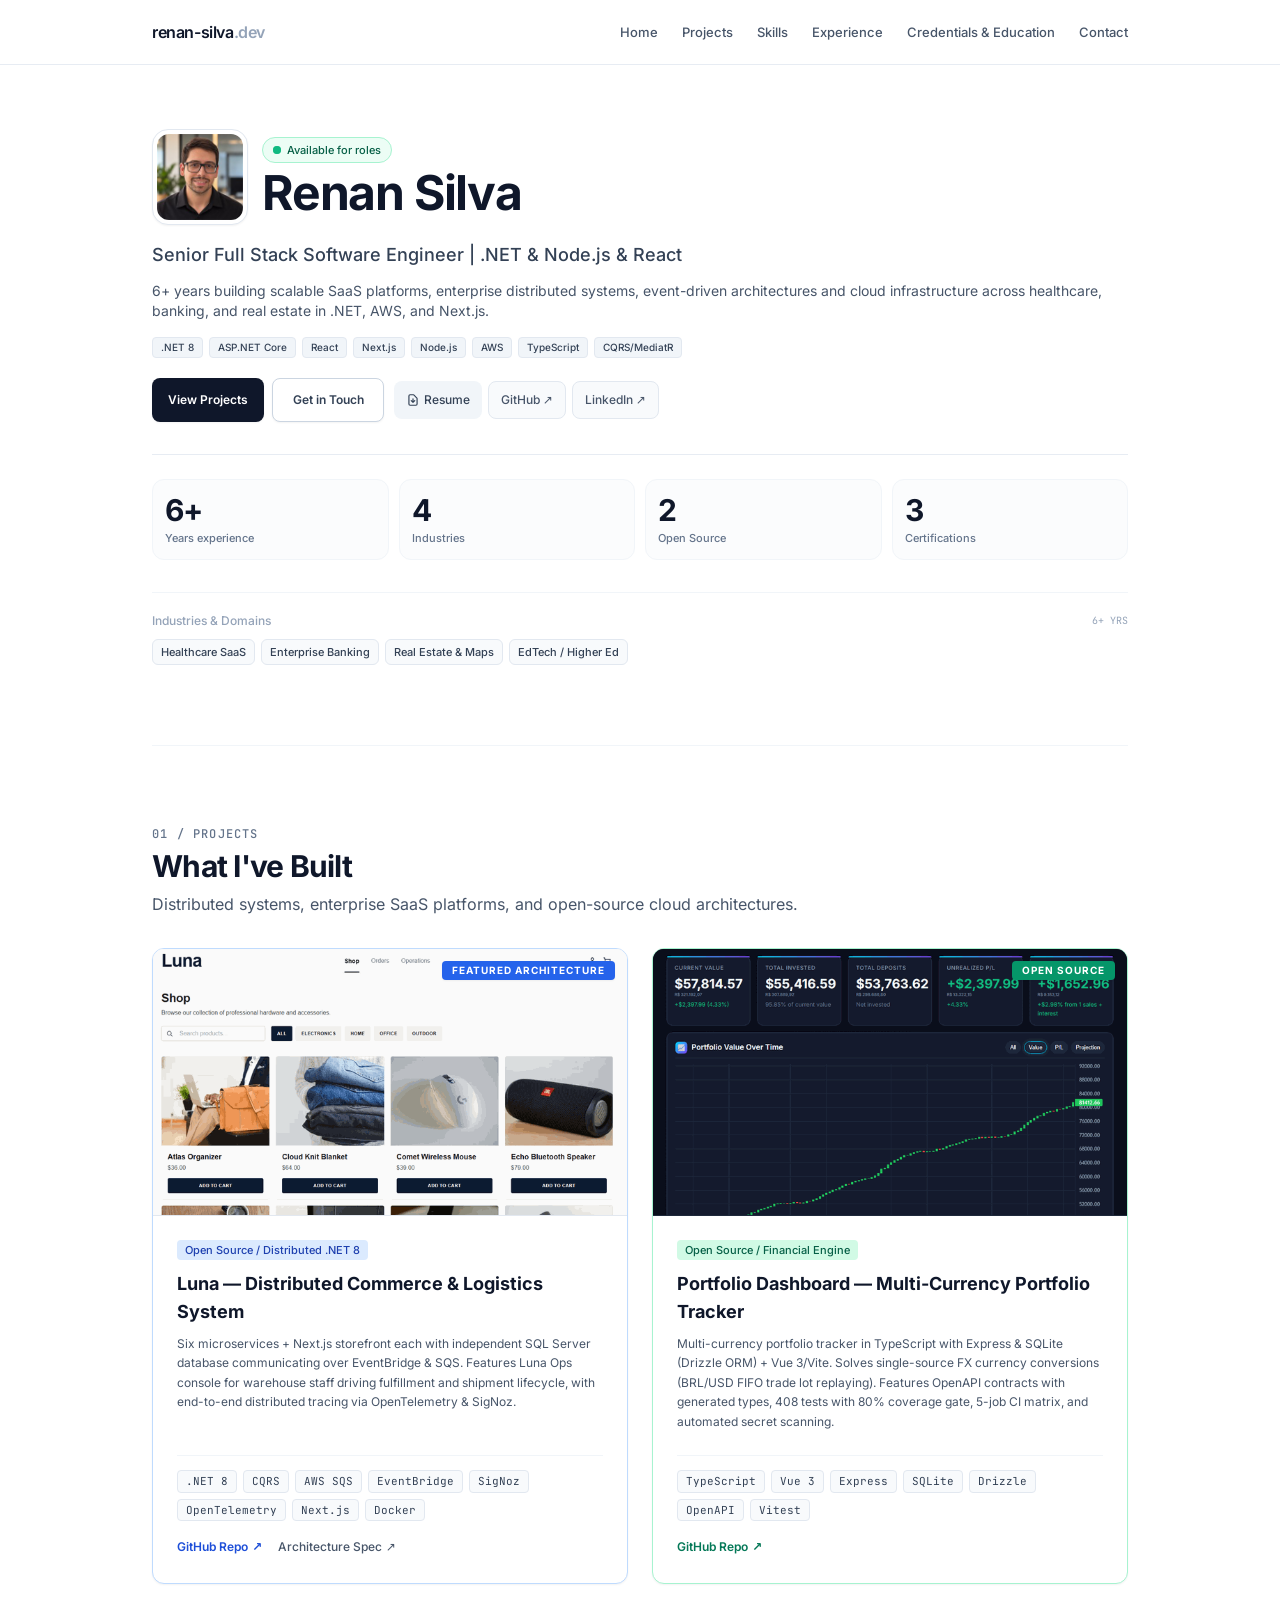
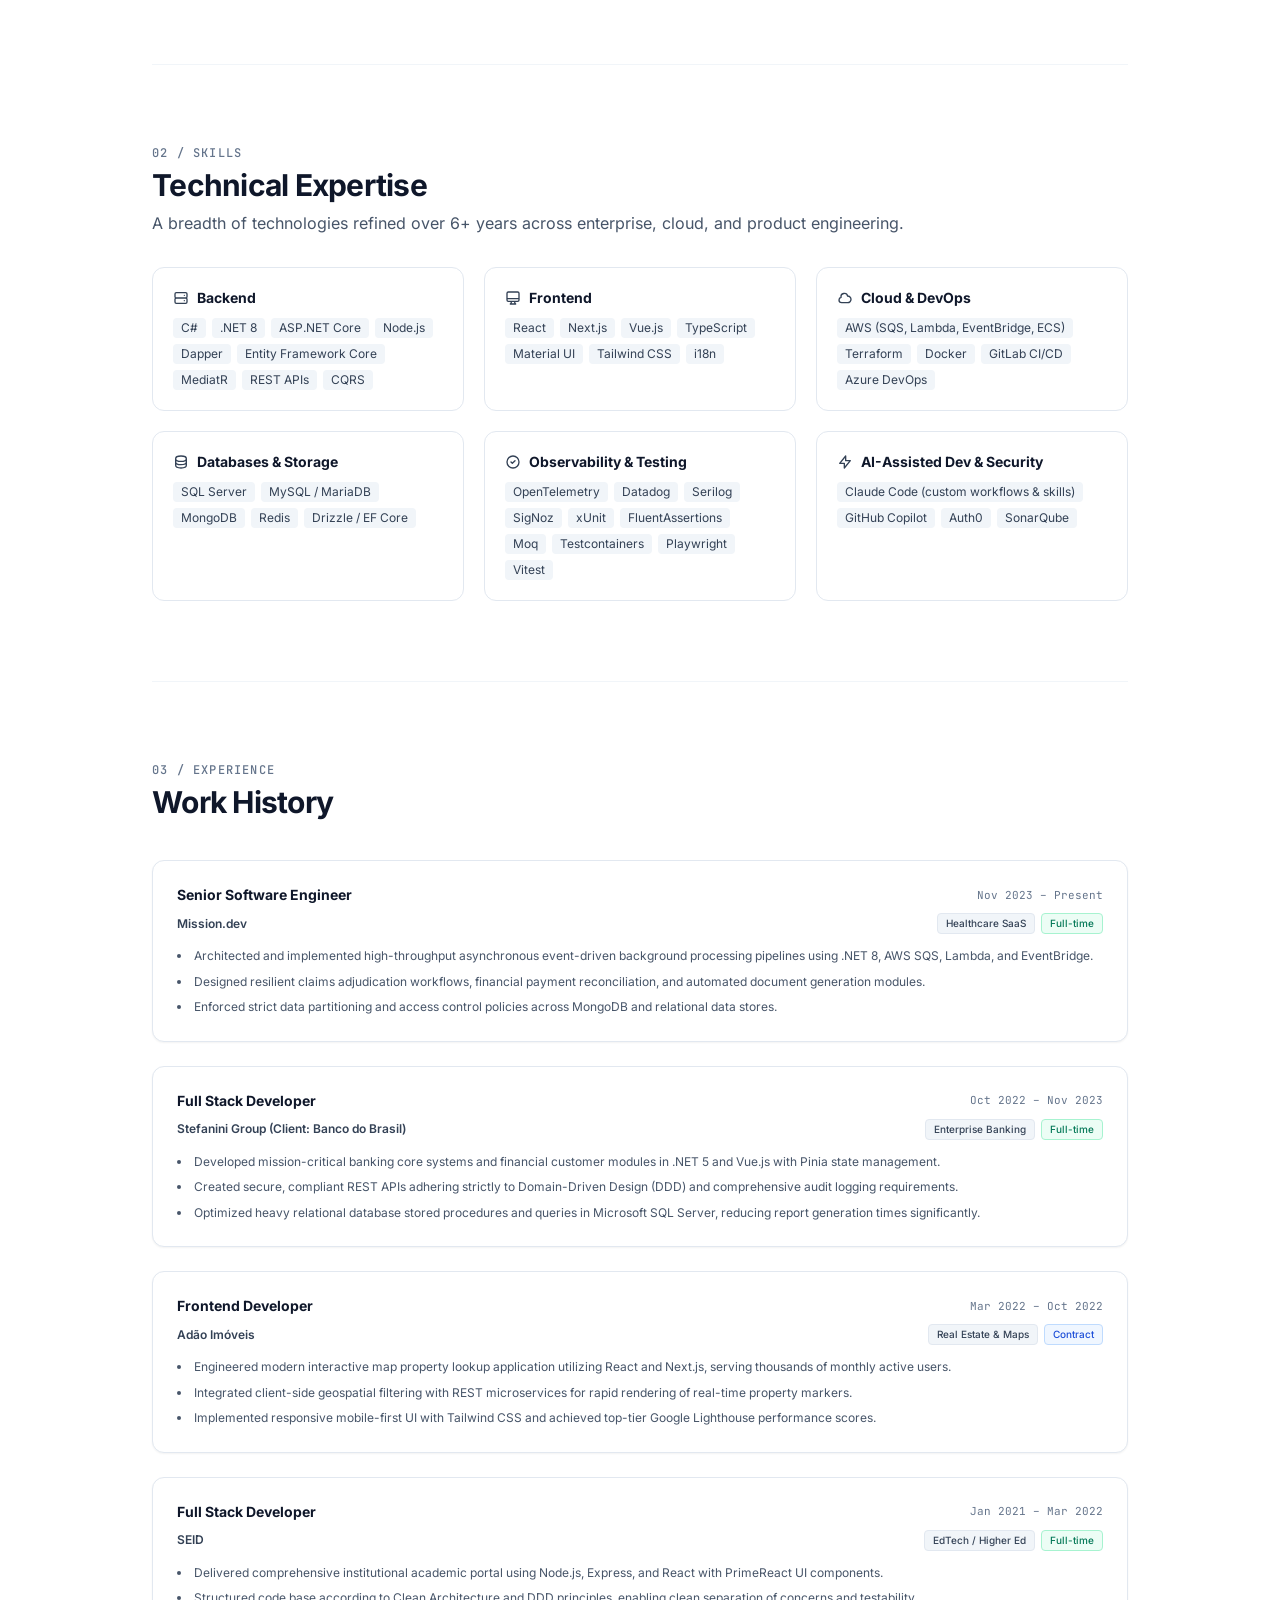
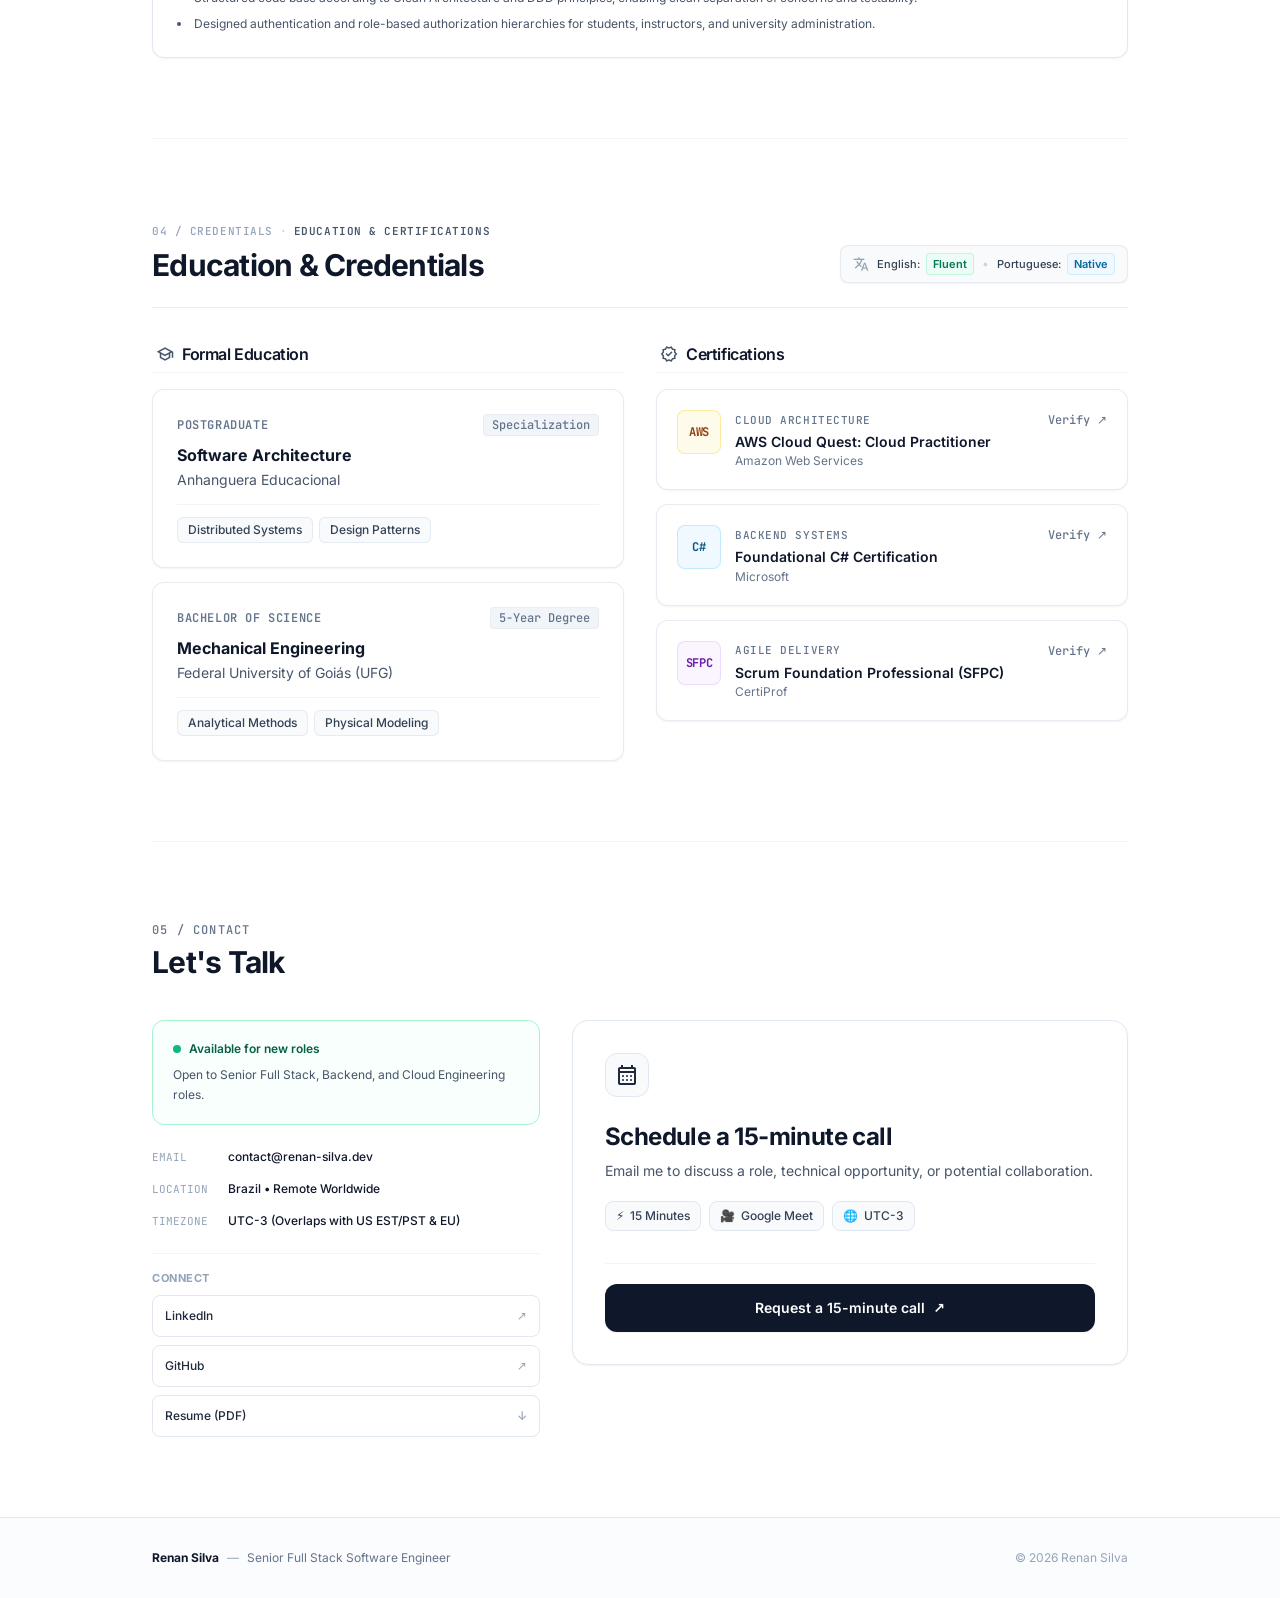
==== commit 1a9c46c4: "Self-host the Portfolio Dashboard demo GIF, removing the last third-party image" ====
--- a/index.html
+++ b/index.html
@@ -56,7 +56,7 @@
      Architecture Spec to the phase 1 architecture document in that repo.
      The hero button and the contact list still point at the profile, which is
      correct: they are not about one project. -->
-<div class="grid grid-cols-1 md:grid-cols-2 gap-6"><!-- Card 1: Luna Distributed Commerce & Logistics --><article class="rounded-xl border border-blue-200 bg-white hover:border-blue-400 transition-all duration-200 flex flex-col justify-between shadow-sm overflow-hidden group"><div><div class="relative bg-slate-100 border-b border-slate-200 overflow-hidden aspect-[16/9]"><a class="block focus:outline-none focus-visible:ring-2 focus-visible:ring-blue-500 focus-visible:ring-offset-2" href="https://github.com/renanmoraisdasilva/luna" rel="noopener noreferrer" target="_blank"><img alt="Luna demo: storefront and Luna Ops shipment console" class="w-full h-full object-cover object-top group-hover:scale-[1.02] transition-transform duration-300" decoding="async" height="458" src="assets/luna-demo.gif" width="680"></a><div class="absolute top-3 right-3 bg-blue-600 text-white text-[10px] uppercase tracking-widest font-bold px-2.5 py-0.5 rounded shadow-sm">Featured Architecture</div></div><div class="p-4 sm:p-6"><div class="flex items-center justify-between text-xs mb-2.5"><span class="inline-flex items-center px-2 py-0.5 rounded font-medium bg-blue-100 text-blue-800 text-[11px]">Open Source / Distributed .NET 8</span></div><h3 class="text-base sm:text-lg font-bold text-slate-900 group-hover:text-blue-600 transition-colors leading-snug"><a class="focus:outline-none focus-visible:ring-2 focus-visible:ring-blue-500" href="https://github.com/renanmoraisdasilva/luna" rel="noopener noreferrer" target="_blank">Luna — Distributed Commerce &amp; Logistics System</a></h3><p class="mt-2 text-xs text-slate-600 leading-relaxed">Six microservices + Next.js storefront each with independent SQL Server database communicating over EventBridge &amp; SQS. Features Luna Ops console for warehouse staff driving fulfillment and shipment lifecycle, with end-to-end distributed tracing via OpenTelemetry &amp; SigNoz.</p></div></div><div class="px-4 pb-4 sm:px-6 sm:pb-6 pt-0"><div class="pt-3.5 border-t border-slate-100"><div class="flex flex-wrap gap-1.5 mb-3.5"><span class="px-2 py-0.5 text-[11px] font-mono bg-slate-50 text-slate-700 rounded border border-slate-200">.NET 8</span><span class="px-2 py-0.5 text-[11px] font-mono bg-slate-50 text-slate-700 rounded border border-slate-200">CQRS</span><span class="px-2 py-0.5 text-[11px] font-mono bg-slate-50 text-slate-700 rounded border border-slate-200">AWS SQS</span><span class="px-2 py-0.5 text-[11px] font-mono bg-slate-50 text-slate-700 rounded border border-slate-200">EventBridge</span><span class="px-2 py-0.5 text-[11px] font-mono bg-slate-50 text-slate-700 rounded border border-slate-200">SigNoz</span><span class="px-2 py-0.5 text-[11px] font-mono bg-slate-50 text-slate-700 rounded border border-slate-200">OpenTelemetry</span><span class="px-2 py-0.5 text-[11px] font-mono bg-slate-50 text-slate-700 rounded border border-slate-200">Next.js</span><span class="px-2 py-0.5 text-[11px] font-mono bg-slate-50 text-slate-700 rounded border border-slate-200">Docker</span></div><div class="flex items-center gap-4 text-xs font-medium"><a class="text-blue-700 hover:text-blue-900 inline-flex items-center gap-1 font-semibold py-1" href="https://github.com/renanmoraisdasilva/luna" rel="noopener noreferrer" target="_blank">GitHub Repo <span aria-hidden="true" class="">↗</span></a><a class="text-slate-600 hover:text-slate-900 inline-flex items-center gap-1 py-1" href="https://github.com/renanmoraisdasilva/luna/blob/main/documentation/dev_phases/phase-1/architecture.md" rel="noopener noreferrer" target="_blank">Architecture Spec <span aria-hidden="true" class="">↗</span></a></div></div></div></article><!-- Card 2: Portfolio Dashboard --><article class="rounded-xl border border-emerald-200 bg-white hover:border-emerald-400 transition-all duration-200 flex flex-col justify-between shadow-sm overflow-hidden group"><div><div class="relative bg-slate-900 border-b border-slate-800 overflow-hidden aspect-[16/9]"><a class="block focus:outline-none focus-visible:ring-2 focus-visible:ring-emerald-500 focus-visible:ring-offset-2" href="https://github.com/renanmoraisdasilva/portfolio-dashboard" rel="noopener noreferrer" target="_blank"><img alt="Portfolio Dashboard value over time demo preview" class="w-full h-full object-cover object-top group-hover:scale-[1.02] transition-transform duration-300" src="https://lh3.googleusercontent.com/aida-public/[base64]"></a><div class="absolute top-3 right-3 bg-emerald-600 text-white text-[10px] uppercase tracking-widest font-bold px-2.5 py-0.5 rounded shadow-sm">Open Source</div></div><div class="p-4 sm:p-6"><div class="flex items-center justify-between text-xs mb-2.5"><span class="inline-flex items-center px-2 py-0.5 rounded font-medium bg-emerald-100 text-emerald-800 text-[11px]">Open Source / Financial Engine</span></div><h3 class="text-base sm:text-lg font-bold text-slate-900 group-hover:text-emerald-700 transition-colors leading-snug"><a class="focus:outline-none focus-visible:ring-2 focus-visible:ring-emerald-500" href="https://github.com/renanmoraisdasilva/portfolio-dashboard" rel="noopener noreferrer" target="_blank">Portfolio Dashboard — Multi-Currency Portfolio Tracker</a></h3><p class="mt-2 text-xs text-slate-600 leading-relaxed">Multi-currency portfolio tracker in TypeScript with Express &amp; SQLite (Drizzle ORM) + Vue 3/Vite. Solves single-source FX currency conversions (BRL/USD FIFO trade lot replaying). Features OpenAPI contracts with generated types, 408 tests with 80% coverage gate, 5-job CI matrix, and automated secret scanning.</p></div></div><div class="px-4 pb-4 sm:px-6 sm:pb-6 pt-0"><div class="pt-3.5 border-t border-slate-100"><div class="flex flex-wrap gap-1.5 mb-3.5"><span class="px-2 py-0.5 text-[11px] font-mono bg-slate-50 text-slate-700 rounded border border-slate-200">TypeScript</span><span class="px-2 py-0.5 text-[11px] font-mono bg-slate-50 text-slate-700 rounded border border-slate-200">Vue 3</span><span class="px-2 py-0.5 text-[11px] font-mono bg-slate-50 text-slate-700 rounded border border-slate-200">Express</span><span class="px-2 py-0.5 text-[11px] font-mono bg-slate-50 text-slate-700 rounded border border-slate-200">SQLite</span><span class="px-2 py-0.5 text-[11px] font-mono bg-slate-50 text-slate-700 rounded border border-slate-200">Drizzle</span><span class="px-2 py-0.5 text-[11px] font-mono bg-slate-50 text-slate-700 rounded border border-slate-200">OpenAPI</span><span class="px-2 py-0.5 text-[11px] font-mono bg-slate-50 text-slate-700 rounded border border-slate-200">Vitest</span></div><div class="flex items-center gap-4 text-xs font-medium"><a class="text-emerald-700 hover:text-emerald-900 inline-flex items-center gap-1 font-semibold py-1" href="https://github.com/renanmoraisdasilva/portfolio-dashboard" rel="noopener noreferrer" target="_blank">GitHub Repo <span aria-hidden="true" class="">↗</span></a></div></div></div></article></div>
+<div class="grid grid-cols-1 md:grid-cols-2 gap-6"><!-- Card 1: Luna Distributed Commerce & Logistics --><article class="rounded-xl border border-blue-200 bg-white hover:border-blue-400 transition-all duration-200 flex flex-col justify-between shadow-sm overflow-hidden group"><div><div class="relative bg-slate-100 border-b border-slate-200 overflow-hidden aspect-[16/9]"><a class="block focus:outline-none focus-visible:ring-2 focus-visible:ring-blue-500 focus-visible:ring-offset-2" href="https://github.com/renanmoraisdasilva/luna" rel="noopener noreferrer" target="_blank"><img alt="Luna demo: storefront and Luna Ops shipment console" class="w-full h-full object-cover object-top group-hover:scale-[1.02] transition-transform duration-300" decoding="async" height="458" src="assets/luna-demo.gif" width="680"></a><div class="absolute top-3 right-3 bg-blue-600 text-white text-[10px] uppercase tracking-widest font-bold px-2.5 py-0.5 rounded shadow-sm">Featured Architecture</div></div><div class="p-4 sm:p-6"><div class="flex items-center justify-between text-xs mb-2.5"><span class="inline-flex items-center px-2 py-0.5 rounded font-medium bg-blue-100 text-blue-800 text-[11px]">Open Source / Distributed .NET 8</span></div><h3 class="text-base sm:text-lg font-bold text-slate-900 group-hover:text-blue-600 transition-colors leading-snug"><a class="focus:outline-none focus-visible:ring-2 focus-visible:ring-blue-500" href="https://github.com/renanmoraisdasilva/luna" rel="noopener noreferrer" target="_blank">Luna — Distributed Commerce &amp; Logistics System</a></h3><p class="mt-2 text-xs text-slate-600 leading-relaxed">Six microservices + Next.js storefront each with independent SQL Server database communicating over EventBridge &amp; SQS. Features Luna Ops console for warehouse staff driving fulfillment and shipment lifecycle, with end-to-end distributed tracing via OpenTelemetry &amp; SigNoz.</p></div></div><div class="px-4 pb-4 sm:px-6 sm:pb-6 pt-0"><div class="pt-3.5 border-t border-slate-100"><div class="flex flex-wrap gap-1.5 mb-3.5"><span class="px-2 py-0.5 text-[11px] font-mono bg-slate-50 text-slate-700 rounded border border-slate-200">.NET 8</span><span class="px-2 py-0.5 text-[11px] font-mono bg-slate-50 text-slate-700 rounded border border-slate-200">CQRS</span><span class="px-2 py-0.5 text-[11px] font-mono bg-slate-50 text-slate-700 rounded border border-slate-200">AWS SQS</span><span class="px-2 py-0.5 text-[11px] font-mono bg-slate-50 text-slate-700 rounded border border-slate-200">EventBridge</span><span class="px-2 py-0.5 text-[11px] font-mono bg-slate-50 text-slate-700 rounded border border-slate-200">SigNoz</span><span class="px-2 py-0.5 text-[11px] font-mono bg-slate-50 text-slate-700 rounded border border-slate-200">OpenTelemetry</span><span class="px-2 py-0.5 text-[11px] font-mono bg-slate-50 text-slate-700 rounded border border-slate-200">Next.js</span><span class="px-2 py-0.5 text-[11px] font-mono bg-slate-50 text-slate-700 rounded border border-slate-200">Docker</span></div><div class="flex items-center gap-4 text-xs font-medium"><a class="text-blue-700 hover:text-blue-900 inline-flex items-center gap-1 font-semibold py-1" href="https://github.com/renanmoraisdasilva/luna" rel="noopener noreferrer" target="_blank">GitHub Repo <span aria-hidden="true" class="">↗</span></a><a class="text-slate-600 hover:text-slate-900 inline-flex items-center gap-1 py-1" href="https://github.com/renanmoraisdasilva/luna/blob/main/documentation/dev_phases/phase-1/architecture.md" rel="noopener noreferrer" target="_blank">Architecture Spec <span aria-hidden="true" class="">↗</span></a></div></div></div></article><!-- Card 2: Portfolio Dashboard --><article class="rounded-xl border border-emerald-200 bg-white hover:border-emerald-400 transition-all duration-200 flex flex-col justify-between shadow-sm overflow-hidden group"><div><div class="relative bg-slate-900 border-b border-slate-800 overflow-hidden aspect-[16/9]"><a class="block focus:outline-none focus-visible:ring-2 focus-visible:ring-emerald-500 focus-visible:ring-offset-2" href="https://github.com/renanmoraisdasilva/portfolio-dashboard" rel="noopener noreferrer" target="_blank"><img alt="Portfolio Dashboard demo: live value over time, metrics and asset allocation" class="w-full h-full object-cover object-top group-hover:scale-[1.02] transition-transform duration-300" decoding="async" height="522" src="assets/portfolio-demo.gif" width="680"></a><div class="absolute top-3 right-3 bg-emerald-600 text-white text-[10px] uppercase tracking-widest font-bold px-2.5 py-0.5 rounded shadow-sm">Open Source</div></div><div class="p-4 sm:p-6"><div class="flex items-center justify-between text-xs mb-2.5"><span class="inline-flex items-center px-2 py-0.5 rounded font-medium bg-emerald-100 text-emerald-800 text-[11px]">Open Source / Financial Engine</span></div><h3 class="text-base sm:text-lg font-bold text-slate-900 group-hover:text-emerald-700 transition-colors leading-snug"><a class="focus:outline-none focus-visible:ring-2 focus-visible:ring-emerald-500" href="https://github.com/renanmoraisdasilva/portfolio-dashboard" rel="noopener noreferrer" target="_blank">Portfolio Dashboard — Multi-Currency Portfolio Tracker</a></h3><p class="mt-2 text-xs text-slate-600 leading-relaxed">Multi-currency portfolio tracker in TypeScript with Express &amp; SQLite (Drizzle ORM) + Vue 3/Vite. Solves single-source FX currency conversions (BRL/USD FIFO trade lot replaying). Features OpenAPI contracts with generated types, 408 tests with 80% coverage gate, 5-job CI matrix, and automated secret scanning.</p></div></div><div class="px-4 pb-4 sm:px-6 sm:pb-6 pt-0"><div class="pt-3.5 border-t border-slate-100"><div class="flex flex-wrap gap-1.5 mb-3.5"><span class="px-2 py-0.5 text-[11px] font-mono bg-slate-50 text-slate-700 rounded border border-slate-200">TypeScript</span><span class="px-2 py-0.5 text-[11px] font-mono bg-slate-50 text-slate-700 rounded border border-slate-200">Vue 3</span><span class="px-2 py-0.5 text-[11px] font-mono bg-slate-50 text-slate-700 rounded border border-slate-200">Express</span><span class="px-2 py-0.5 text-[11px] font-mono bg-slate-50 text-slate-700 rounded border border-slate-200">SQLite</span><span class="px-2 py-0.5 text-[11px] font-mono bg-slate-50 text-slate-700 rounded border border-slate-200">Drizzle</span><span class="px-2 py-0.5 text-[11px] font-mono bg-slate-50 text-slate-700 rounded border border-slate-200">OpenAPI</span><span class="px-2 py-0.5 text-[11px] font-mono bg-slate-50 text-slate-700 rounded border border-slate-200">Vitest</span></div><div class="flex items-center gap-4 text-xs font-medium"><a class="text-emerald-700 hover:text-emerald-900 inline-flex items-center gap-1 font-semibold py-1" href="https://github.com/renanmoraisdasilva/portfolio-dashboard" rel="noopener noreferrer" target="_blank">GitHub Repo <span aria-hidden="true" class="">↗</span></a></div></div></div></article></div>
 </section>
 <!-- END: ProjectsSection -->
 <!-- BEGIN: SkillsSection -->
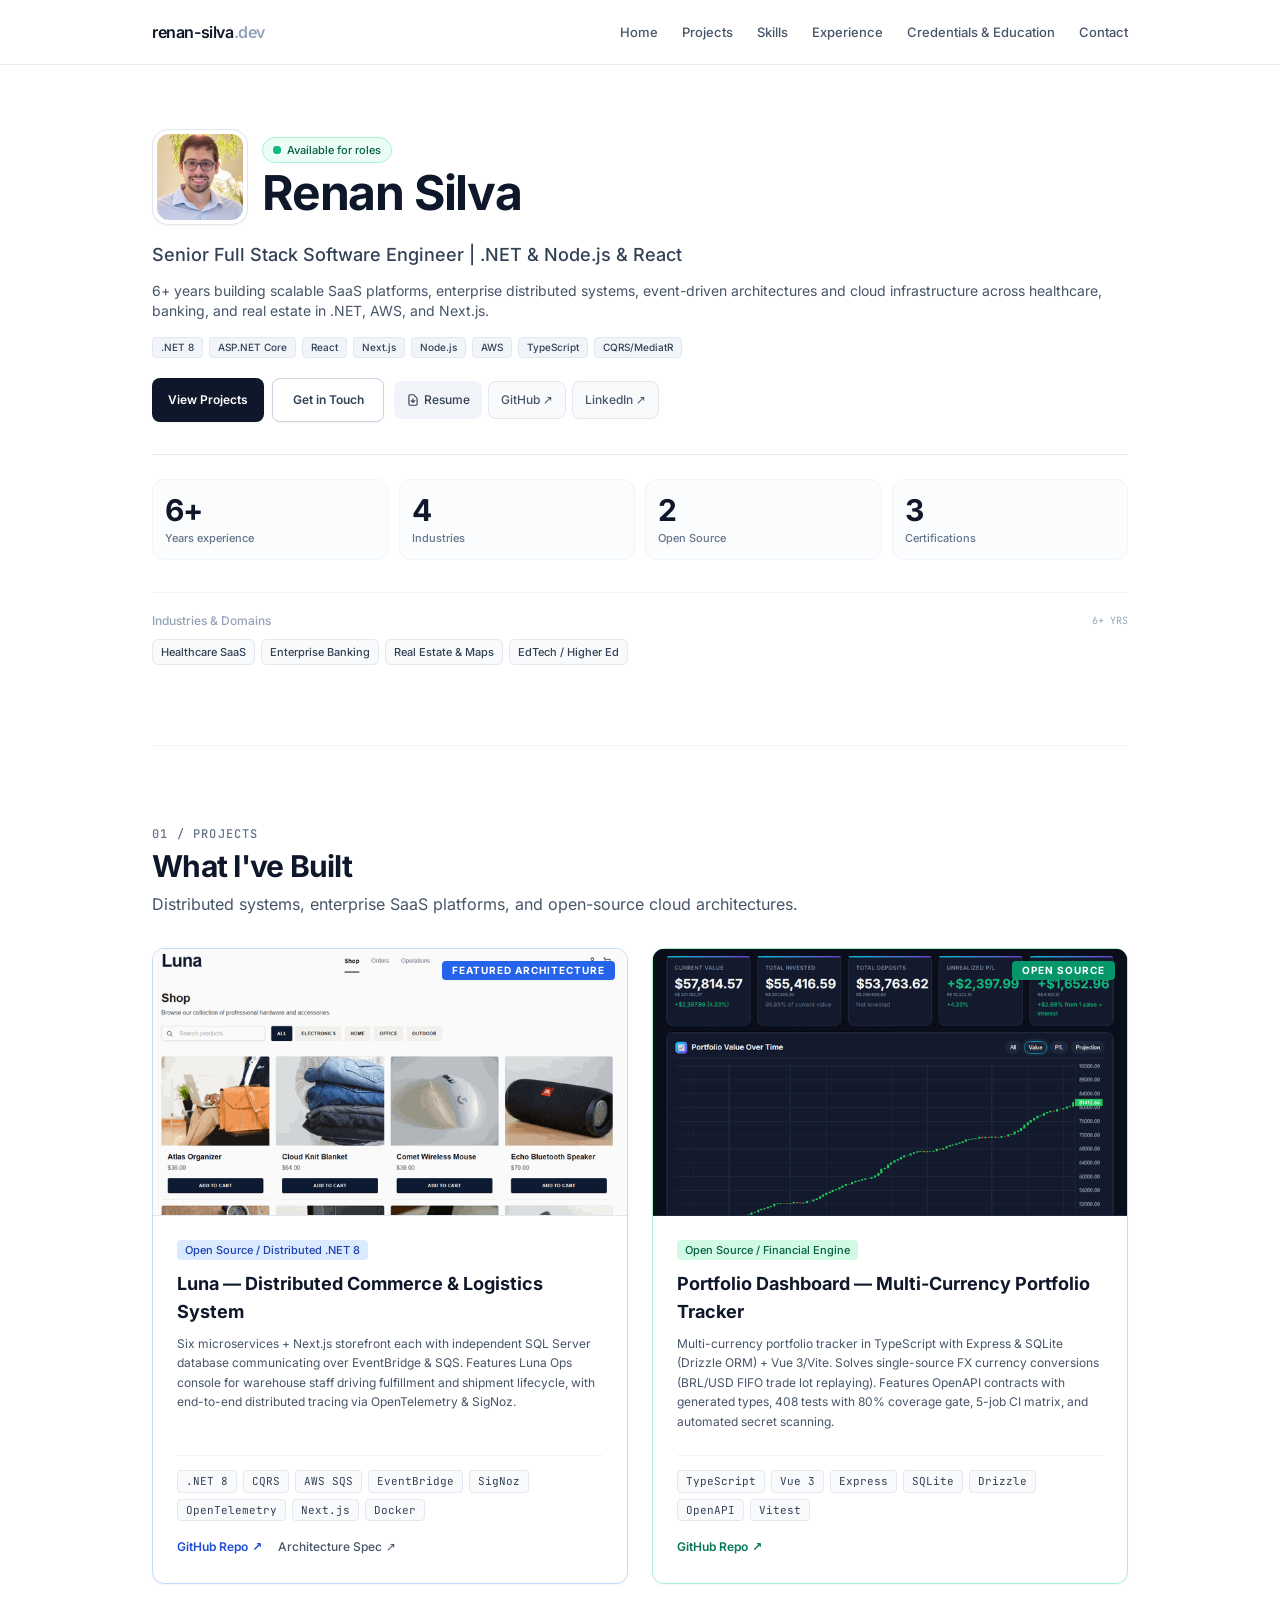
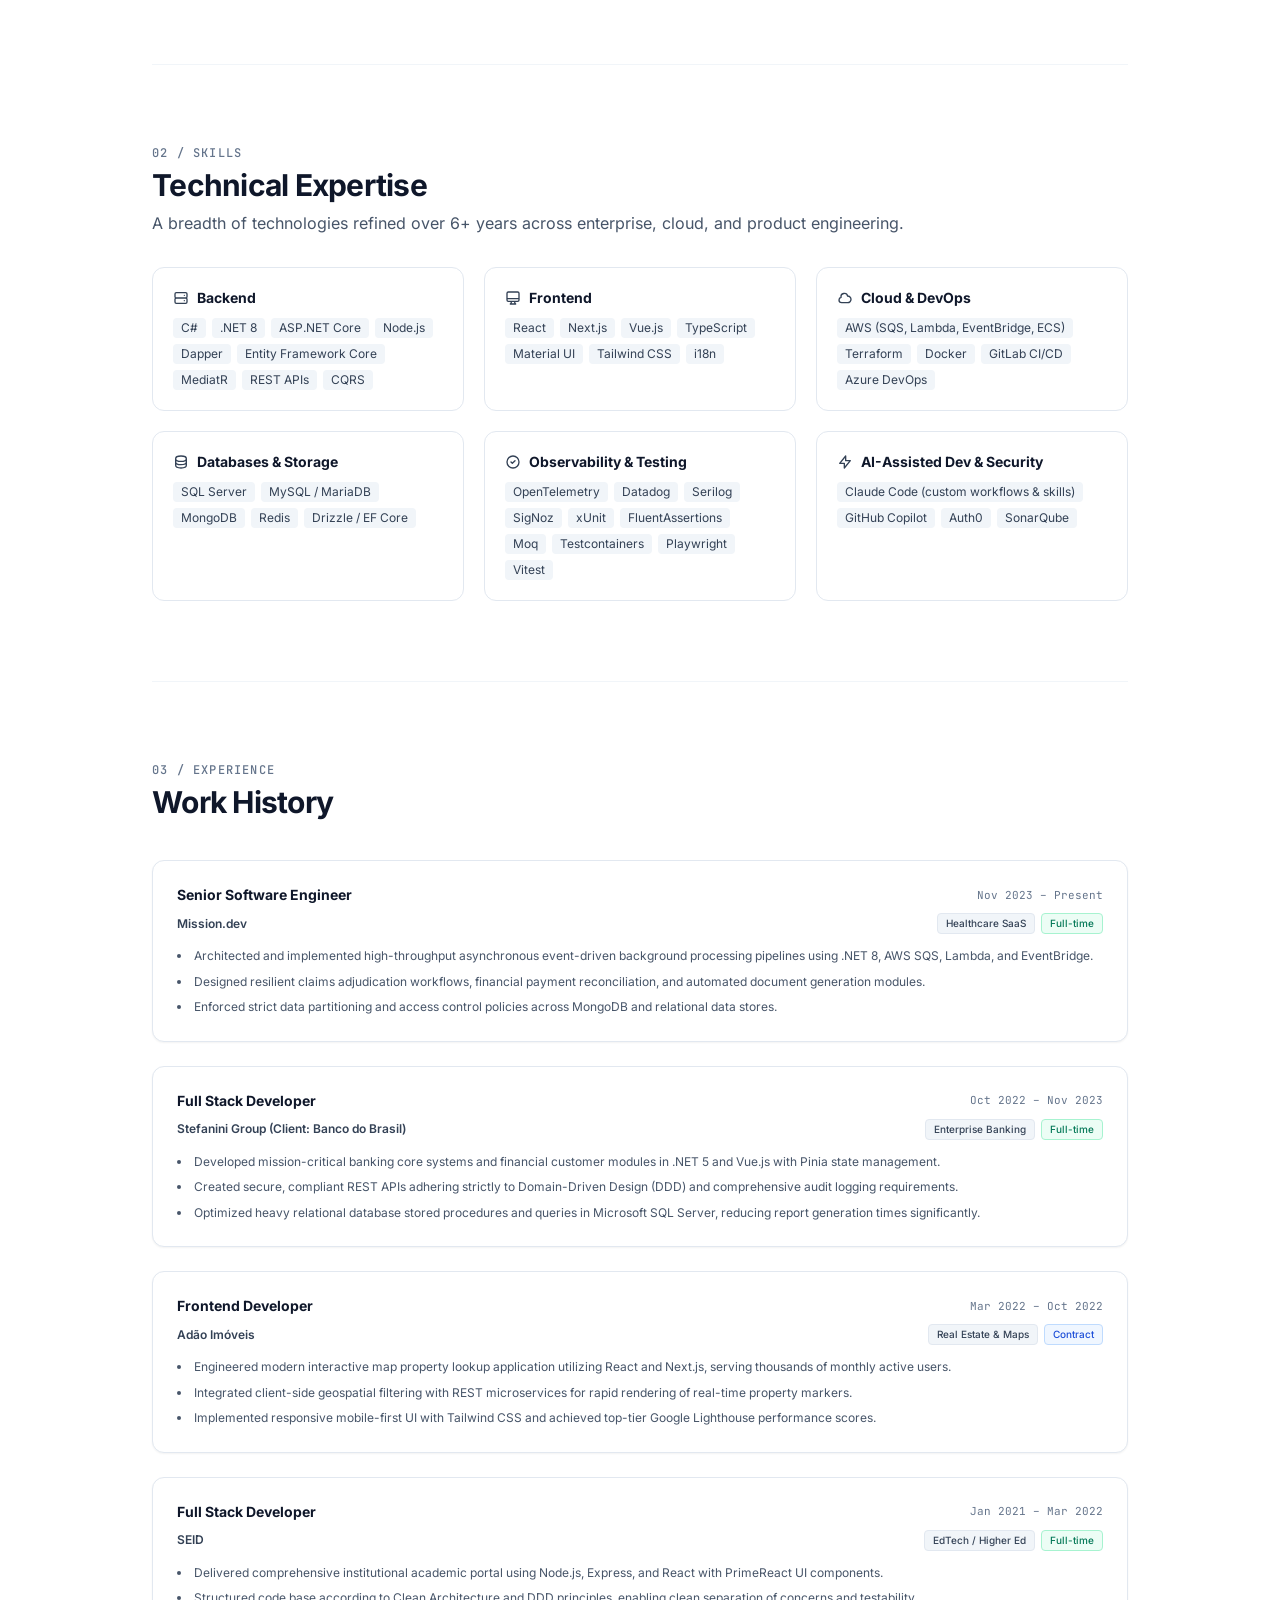
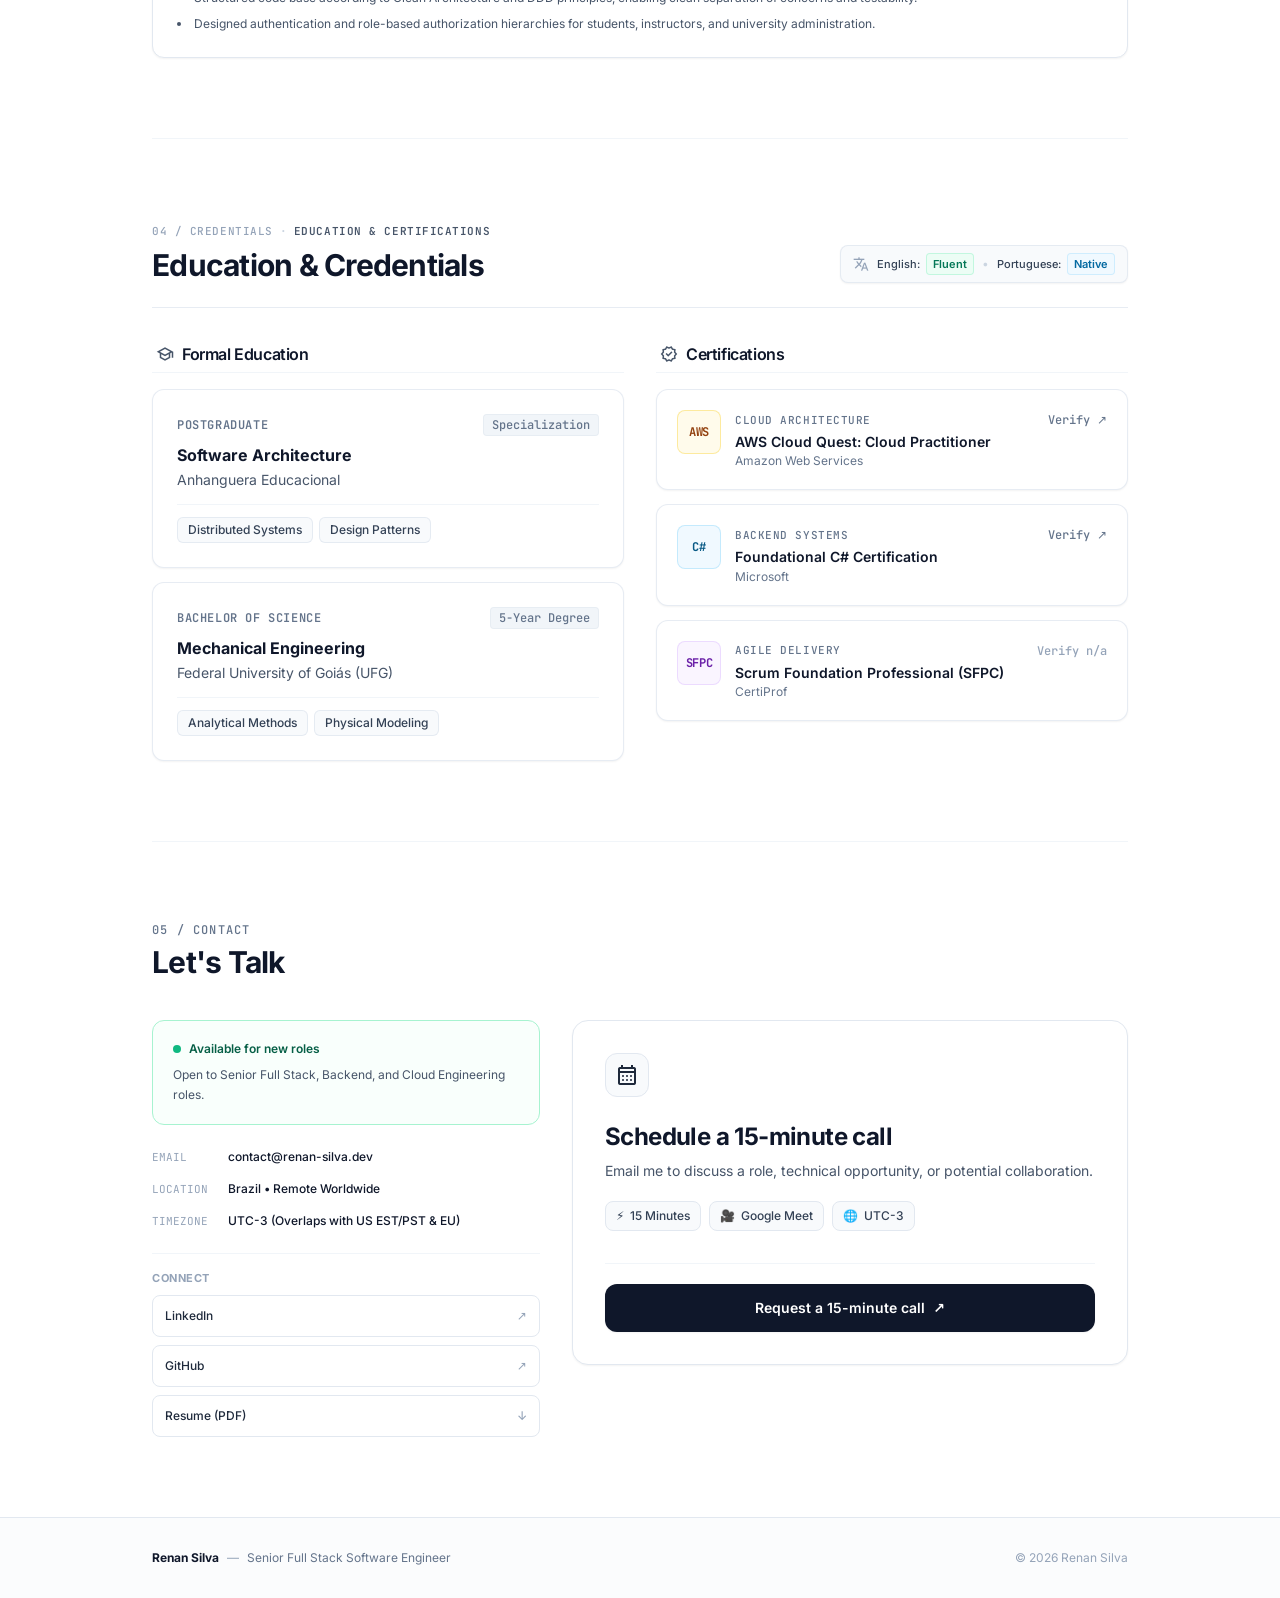
==== commit d8953525: "Point the AWS and C# verify links at the real credentials, mark the SFPC link unavailable" ====
--- a/index.html
+++ b/index.html
@@ -56,7 +56,7 @@
      Architecture Spec to the phase 1 architecture document in that repo.
      The hero button and the contact list still point at the profile, which is
      correct: they are not about one project. -->
-<div class="grid grid-cols-1 md:grid-cols-2 gap-6"><!-- Card 1: Luna Distributed Commerce & Logistics --><article class="rounded-xl border border-blue-200 bg-white hover:border-blue-400 transition-all duration-200 flex flex-col justify-between shadow-sm overflow-hidden group"><div><div class="relative bg-slate-100 border-b border-slate-200 overflow-hidden aspect-[16/9]"><a class="block focus:outline-none focus-visible:ring-2 focus-visible:ring-blue-500 focus-visible:ring-offset-2" href="https://github.com/renanmoraisdasilva/luna" rel="noopener noreferrer" target="_blank"><img alt="Luna demo: storefront and Luna Ops shipment console" class="w-full h-full object-cover object-top group-hover:scale-[1.02] transition-transform duration-300" decoding="async" height="458" src="assets/luna-demo.gif" width="680"></a><div class="absolute top-3 right-3 bg-blue-600 text-white text-[10px] uppercase tracking-widest font-bold px-2.5 py-0.5 rounded shadow-sm">Featured Architecture</div></div><div class="p-4 sm:p-6"><div class="flex items-center justify-between text-xs mb-2.5"><span class="inline-flex items-center px-2 py-0.5 rounded font-medium bg-blue-100 text-blue-800 text-[11px]">Open Source / Distributed .NET 8</span></div><h3 class="text-base sm:text-lg font-bold text-slate-900 group-hover:text-blue-600 transition-colors leading-snug"><a class="focus:outline-none focus-visible:ring-2 focus-visible:ring-blue-500" href="https://github.com/renanmoraisdasilva/luna" rel="noopener noreferrer" target="_blank">Luna — Distributed Commerce &amp; Logistics System</a></h3><p class="mt-2 text-xs text-slate-600 leading-relaxed">Six microservices + Next.js storefront each with independent SQL Server database communicating over EventBridge &amp; SQS. Features Luna Ops console for warehouse staff driving fulfillment and shipment lifecycle, with end-to-end distributed tracing via OpenTelemetry &amp; SigNoz.</p></div></div><div class="px-4 pb-4 sm:px-6 sm:pb-6 pt-0"><div class="pt-3.5 border-t border-slate-100"><div class="flex flex-wrap gap-1.5 mb-3.5"><span class="px-2 py-0.5 text-[11px] font-mono bg-slate-50 text-slate-700 rounded border border-slate-200">.NET 8</span><span class="px-2 py-0.5 text-[11px] font-mono bg-slate-50 text-slate-700 rounded border border-slate-200">CQRS</span><span class="px-2 py-0.5 text-[11px] font-mono bg-slate-50 text-slate-700 rounded border border-slate-200">AWS SQS</span><span class="px-2 py-0.5 text-[11px] font-mono bg-slate-50 text-slate-700 rounded border border-slate-200">EventBridge</span><span class="px-2 py-0.5 text-[11px] font-mono bg-slate-50 text-slate-700 rounded border border-slate-200">SigNoz</span><span class="px-2 py-0.5 text-[11px] font-mono bg-slate-50 text-slate-700 rounded border border-slate-200">OpenTelemetry</span><span class="px-2 py-0.5 text-[11px] font-mono bg-slate-50 text-slate-700 rounded border border-slate-200">Next.js</span><span class="px-2 py-0.5 text-[11px] font-mono bg-slate-50 text-slate-700 rounded border border-slate-200">Docker</span></div><div class="flex items-center gap-4 text-xs font-medium"><a class="text-blue-700 hover:text-blue-900 inline-flex items-center gap-1 font-semibold py-1" href="https://github.com/renanmoraisdasilva/luna" rel="noopener noreferrer" target="_blank">GitHub Repo <span aria-hidden="true" class="">↗</span></a><a class="text-slate-600 hover:text-slate-900 inline-flex items-center gap-1 py-1" href="https://github.com/renanmoraisdasilva/luna/blob/main/documentation/dev_phases/phase-1/architecture.md" rel="noopener noreferrer" target="_blank">Architecture Spec <span aria-hidden="true" class="">↗</span></a></div></div></div></article><!-- Card 2: Portfolio Dashboard --><article class="rounded-xl border border-emerald-200 bg-white hover:border-emerald-400 transition-all duration-200 flex flex-col justify-between shadow-sm overflow-hidden group"><div><div class="relative bg-slate-900 border-b border-slate-800 overflow-hidden aspect-[16/9]"><a class="block focus:outline-none focus-visible:ring-2 focus-visible:ring-emerald-500 focus-visible:ring-offset-2" href="https://github.com/renanmoraisdasilva/portfolio-dashboard" rel="noopener noreferrer" target="_blank"><img alt="Portfolio Dashboard demo: live value over time, metrics and asset allocation" class="w-full h-full object-cover object-top group-hover:scale-[1.02] transition-transform duration-300" decoding="async" height="522" src="assets/portfolio-demo.gif" width="680"></a><div class="absolute top-3 right-3 bg-emerald-600 text-white text-[10px] uppercase tracking-widest font-bold px-2.5 py-0.5 rounded shadow-sm">Open Source</div></div><div class="p-4 sm:p-6"><div class="flex items-center justify-between text-xs mb-2.5"><span class="inline-flex items-center px-2 py-0.5 rounded font-medium bg-emerald-100 text-emerald-800 text-[11px]">Open Source / Financial Engine</span></div><h3 class="text-base sm:text-lg font-bold text-slate-900 group-hover:text-emerald-700 transition-colors leading-snug"><a class="focus:outline-none focus-visible:ring-2 focus-visible:ring-emerald-500" href="https://github.com/renanmoraisdasilva/portfolio-dashboard" rel="noopener noreferrer" target="_blank">Portfolio Dashboard — Multi-Currency Portfolio Tracker</a></h3><p class="mt-2 text-xs text-slate-600 leading-relaxed">Multi-currency portfolio tracker in TypeScript with Express &amp; SQLite (Drizzle ORM) + Vue 3/Vite. Solves single-source FX currency conversions (BRL/USD FIFO trade lot replaying). Features OpenAPI contracts with generated types, 408 tests with 80% coverage gate, 5-job CI matrix, and automated secret scanning.</p></div></div><div class="px-4 pb-4 sm:px-6 sm:pb-6 pt-0"><div class="pt-3.5 border-t border-slate-100"><div class="flex flex-wrap gap-1.5 mb-3.5"><span class="px-2 py-0.5 text-[11px] font-mono bg-slate-50 text-slate-700 rounded border border-slate-200">TypeScript</span><span class="px-2 py-0.5 text-[11px] font-mono bg-slate-50 text-slate-700 rounded border border-slate-200">Vue 3</span><span class="px-2 py-0.5 text-[11px] font-mono bg-slate-50 text-slate-700 rounded border border-slate-200">Express</span><span class="px-2 py-0.5 text-[11px] font-mono bg-slate-50 text-slate-700 rounded border border-slate-200">SQLite</span><span class="px-2 py-0.5 text-[11px] font-mono bg-slate-50 text-slate-700 rounded border border-slate-200">Drizzle</span><span class="px-2 py-0.5 text-[11px] font-mono bg-slate-50 text-slate-700 rounded border border-slate-200">OpenAPI</span><span class="px-2 py-0.5 text-[11px] font-mono bg-slate-50 text-slate-700 rounded border border-slate-200">Vitest</span></div><div class="flex items-center gap-4 text-xs font-medium"><a class="text-emerald-700 hover:text-emerald-900 inline-flex items-center gap-1 font-semibold py-1" href="https://github.com/renanmoraisdasilva/portfolio-dashboard" rel="noopener noreferrer" target="_blank">GitHub Repo <span aria-hidden="true" class="">↗</span></a></div></div></div></article></div>
+<div class="grid grid-cols-1 md:grid-cols-2 gap-6"><!-- Card 1: Luna Distributed Commerce & Logistics --><article class="rounded-xl border border-blue-200 bg-white hover:border-blue-400 transition-all duration-200 flex flex-col justify-between shadow-sm overflow-hidden group"><div><div class="relative bg-slate-100 border-b border-slate-200 overflow-hidden aspect-[16/9]"><a class="block focus:outline-none focus-visible:ring-2 focus-visible:ring-blue-500 focus-visible:ring-offset-2" href="https://github.com/renanmoraisdasilva/luna" rel="noopener noreferrer" target="_blank"><img alt="Luna demo: storefront and Luna Ops shipment console" class="w-full h-full object-cover object-top group-hover:scale-[1.02] transition-transform duration-300" decoding="async" height="458" src="assets/luna-demo.gif" width="680"></a><div class="absolute top-3 right-3 bg-blue-600 text-white text-[10px] uppercase tracking-widest font-bold px-2.5 py-0.5 rounded shadow-sm">Featured Architecture</div></div><div class="p-4 sm:p-6"><div class="flex items-center justify-between text-xs mb-2.5"><span class="inline-flex items-center px-2 py-0.5 rounded font-medium bg-blue-100 text-blue-800 text-[11px]">Open Source / Distributed .NET 8</span></div><h3 class="text-base sm:text-lg font-bold text-slate-900 group-hover:text-blue-600 transition-colors leading-snug"><a class="focus:outline-none focus-visible:ring-2 focus-visible:ring-blue-500" href="https://github.com/renanmoraisdasilva/luna" rel="noopener noreferrer" target="_blank">Luna — Distributed Commerce &amp; Logistics System</a></h3><p class="mt-2 text-xs text-slate-600 leading-relaxed">Six microservices + Next.js storefront each with independent SQL Server database communicating over EventBridge &amp; SQS. Features Luna Ops console for warehouse staff driving fulfillment and shipment lifecycle, with end-to-end distributed tracing via OpenTelemetry &amp; SigNoz.</p></div></div><div class="px-4 pb-4 sm:px-6 sm:pb-6 pt-0"><div class="pt-3.5 border-t border-slate-100"><div class="flex flex-wrap gap-1.5 mb-3.5"><span class="px-2 py-0.5 text-[11px] font-mono bg-slate-50 text-slate-700 rounded border border-slate-200">.NET 8</span><span class="px-2 py-0.5 text-[11px] font-mono bg-slate-50 text-slate-700 rounded border border-slate-200">CQRS</span><span class="px-2 py-0.5 text-[11px] font-mono bg-slate-50 text-slate-700 rounded border border-slate-200">AWS SQS</span><span class="px-2 py-0.5 text-[11px] font-mono bg-slate-50 text-slate-700 rounded border border-slate-200">EventBridge</span><span class="px-2 py-0.5 text-[11px] font-mono bg-slate-50 text-slate-700 rounded border border-slate-200">SigNoz</span><span class="px-2 py-0.5 text-[11px] font-mono bg-slate-50 text-slate-700 rounded border border-slate-200">OpenTelemetry</span><span class="px-2 py-0.5 text-[11px] font-mono bg-slate-50 text-slate-700 rounded border border-slate-200">Next.js</span><span class="px-2 py-0.5 text-[11px] font-mono bg-slate-50 text-slate-700 rounded border border-slate-200">Docker</span></div><div class="flex items-center gap-4 text-xs font-medium"><a class="text-blue-700 hover:text-blue-900 inline-flex items-center gap-1 font-semibold py-1" href="https://github.com/renanmoraisdasilva/luna" rel="noopener noreferrer" target="_blank">GitHub Repo <span aria-hidden="true" class="">↗</span></a><a class="text-slate-600 hover:text-slate-900 inline-flex items-center gap-1 py-1" href="https://github.com/renanmoraisdasilva/luna/blob/main/documentation/architecture.md" rel="noopener noreferrer" target="_blank">Architecture Spec <span aria-hidden="true" class="">↗</span></a></div></div></div></article><!-- Card 2: Portfolio Dashboard --><article class="rounded-xl border border-emerald-200 bg-white hover:border-emerald-400 transition-all duration-200 flex flex-col justify-between shadow-sm overflow-hidden group"><div><div class="relative bg-slate-900 border-b border-slate-800 overflow-hidden aspect-[16/9]"><a class="block focus:outline-none focus-visible:ring-2 focus-visible:ring-emerald-500 focus-visible:ring-offset-2" href="https://github.com/renanmoraisdasilva/portfolio-dashboard" rel="noopener noreferrer" target="_blank"><img alt="Portfolio Dashboard demo: live value over time, metrics and asset allocation" class="w-full h-full object-cover object-top group-hover:scale-[1.02] transition-transform duration-300" decoding="async" height="522" src="assets/portfolio-demo.gif" width="680"></a><div class="absolute top-3 right-3 bg-emerald-600 text-white text-[10px] uppercase tracking-widest font-bold px-2.5 py-0.5 rounded shadow-sm">Open Source</div></div><div class="p-4 sm:p-6"><div class="flex items-center justify-between text-xs mb-2.5"><span class="inline-flex items-center px-2 py-0.5 rounded font-medium bg-emerald-100 text-emerald-800 text-[11px]">Open Source / Financial Engine</span></div><h3 class="text-base sm:text-lg font-bold text-slate-900 group-hover:text-emerald-700 transition-colors leading-snug"><a class="focus:outline-none focus-visible:ring-2 focus-visible:ring-emerald-500" href="https://github.com/renanmoraisdasilva/portfolio-dashboard" rel="noopener noreferrer" target="_blank">Portfolio Dashboard — Multi-Currency Portfolio Tracker</a></h3><p class="mt-2 text-xs text-slate-600 leading-relaxed">Multi-currency portfolio tracker in TypeScript with Express &amp; SQLite (Drizzle ORM) + Vue 3/Vite. Solves single-source FX currency conversions (BRL/USD FIFO trade lot replaying). Features OpenAPI contracts with generated types, 408 tests with 80% coverage gate, 5-job CI matrix, and automated secret scanning.</p></div></div><div class="px-4 pb-4 sm:px-6 sm:pb-6 pt-0"><div class="pt-3.5 border-t border-slate-100"><div class="flex flex-wrap gap-1.5 mb-3.5"><span class="px-2 py-0.5 text-[11px] font-mono bg-slate-50 text-slate-700 rounded border border-slate-200">TypeScript</span><span class="px-2 py-0.5 text-[11px] font-mono bg-slate-50 text-slate-700 rounded border border-slate-200">Vue 3</span><span class="px-2 py-0.5 text-[11px] font-mono bg-slate-50 text-slate-700 rounded border border-slate-200">Express</span><span class="px-2 py-0.5 text-[11px] font-mono bg-slate-50 text-slate-700 rounded border border-slate-200">SQLite</span><span class="px-2 py-0.5 text-[11px] font-mono bg-slate-50 text-slate-700 rounded border border-slate-200">Drizzle</span><span class="px-2 py-0.5 text-[11px] font-mono bg-slate-50 text-slate-700 rounded border border-slate-200">OpenAPI</span><span class="px-2 py-0.5 text-[11px] font-mono bg-slate-50 text-slate-700 rounded border border-slate-200">Vitest</span></div><div class="flex items-center gap-4 text-xs font-medium"><a class="text-emerald-700 hover:text-emerald-900 inline-flex items-center gap-1 font-semibold py-1" href="https://github.com/renanmoraisdasilva/portfolio-dashboard" rel="noopener noreferrer" target="_blank">GitHub Repo <span aria-hidden="true" class="">↗</span></a></div></div></div></article></div>
 </section>
 <!-- END: ProjectsSection -->
 <!-- BEGIN: SkillsSection -->
@@ -86,7 +86,7 @@
 </section>
 <!-- END: ExperienceSection -->
 <!-- BEGIN: CertificationsSection -->
-<section class="py-14 sm:py-20" id="certifications"><!-- Section Header with Language Proficiency Pill --><div class="flex flex-col sm:flex-row sm:items-end justify-between gap-3 border-b border-slate-200/80 pb-6 mb-8"><div class="space-y-1 w-full"><div class="flex items-center gap-2"><span class="font-mono text-[11px] tracking-wider text-slate-400 font-medium">04 / CREDENTIALS</span><span class="text-slate-300">·</span><span class="font-mono text-[11px] tracking-wider text-slate-600 font-semibold">EDUCATION &amp; CERTIFICATIONS</span></div><h2 class="text-3xl font-bold tracking-tight text-slate-900">Education &amp; Credentials</h2></div><div class="inline-flex items-center gap-2 bg-slate-50 px-3 py-1.5 rounded-lg border border-slate-200/80 text-xs shadow-sm w-fit"><span class="material-symbols-outlined text-slate-400 text-base">translate</span><div class="flex items-center gap-1.5"><span class="font-medium text-slate-700 text-[11px]">English:</span><span class="font-semibold text-emerald-700 bg-emerald-50 px-1.5 py-0.5 rounded border border-emerald-200/60 text-[11px]">Fluent</span></div><span class="text-slate-300">•</span><div class="flex items-center gap-1.5"><span class="font-medium text-slate-700 text-[11px]">Portuguese:</span><span class="font-semibold text-sky-700 bg-sky-50 px-1.5 py-0.5 rounded border border-sky-200/60 text-[11px]">Native</span></div></div></div><!-- Dual Column Layout: Left (Formal Education) vs Right (Certifications) --><div class="grid grid-cols-1 md:grid-cols-2 gap-6 sm:gap-8 items-start"><!-- LEFT COLUMN: Formal Education --><div class="space-y-4"><div class="flex items-center gap-2 px-1 pb-1 border-b border-slate-100"><span class="material-symbols-outlined text-slate-600 text-lg">school</span><h3 class="text-base font-semibold text-slate-900 tracking-tight">Formal Education</h3></div><div class="space-y-3.5"><!-- Card 1: Postgraduate --><div class="bg-white p-4 sm:p-6 rounded-xl border border-slate-200/80 shadow-sm hover:shadow-md transition-all"><div class="flex items-center justify-between gap-2 mb-2"><span class="font-mono text-xs uppercase tracking-wider font-semibold text-slate-500">Postgraduate</span><span class="font-mono text-xs font-medium text-slate-500 bg-slate-100 px-2 py-0.5 rounded border border-slate-200/60">Specialization</span></div><h4 class="text-base font-bold text-slate-900 leading-snug">Software Architecture</h4><p class="text-sm text-slate-600 mt-1 mb-3.5">Anhanguera Educacional</p><div class="pt-3 border-t border-slate-100 flex flex-wrap items-center gap-1.5"><span class="text-xs font-medium text-slate-700 bg-slate-50 border border-slate-200/80 px-2.5 py-1 rounded-md">Distributed Systems</span><span class="text-xs font-medium text-slate-700 bg-slate-50 border border-slate-200/80 px-2.5 py-1 rounded-md">Design Patterns</span></div></div><!-- Card 2: Bachelor of Science --><div class="bg-white p-4 sm:p-6 rounded-xl border border-slate-200/80 shadow-sm hover:shadow-md transition-all"><div class="flex items-center justify-between gap-2 mb-2"><span class="font-mono text-xs uppercase tracking-wider font-semibold text-slate-500">Bachelor of Science</span><span class="font-mono text-xs font-medium text-slate-500 bg-slate-100 px-2 py-0.5 rounded border border-slate-200/60">5-Year Degree</span></div><h4 class="text-base font-bold text-slate-900 leading-snug">Mechanical Engineering</h4><p class="text-sm text-slate-600 mt-1 mb-3.5">Federal University of Goiás (UFG)</p><div class="pt-3 border-t border-slate-100 flex flex-wrap items-center gap-1.5"><span class="text-xs font-medium text-slate-700 bg-slate-50 border border-slate-200/80 px-2.5 py-1 rounded-md">Analytical Methods</span><span class="text-xs font-medium text-slate-700 bg-slate-50 border border-slate-200/80 px-2.5 py-1 rounded-md">Physical Modeling</span></div></div></div></div><!-- RIGHT COLUMN: Certifications --><div class="space-y-4"><div class="flex items-center gap-2 px-1 pb-1 border-b border-slate-100"><span class="material-symbols-outlined text-slate-600 text-lg">verified</span><h3 class="text-base font-semibold text-slate-900 tracking-tight">Certifications</h3></div><div class="space-y-3.5"><!-- Cert Card 1: AWS --><div class="group bg-white p-4 sm:p-5 rounded-xl border border-slate-200/80 shadow-sm hover:shadow-md transition-all flex items-start gap-3.5"><div class="w-11 h-11 rounded-lg bg-amber-50 border border-amber-200/80 flex items-center justify-center shrink-0"><span class="font-mono text-xs font-bold text-amber-800 tracking-tight">AWS</span></div><div class="flex-1 min-w-0"><div class="flex items-center justify-between gap-2"><span class="font-mono text-[11px] uppercase tracking-wider font-medium text-slate-500">Cloud Architecture</span><a class="font-mono text-xs font-medium text-slate-500 hover:text-slate-900 group-hover:translate-x-0.5 transition-all inline-flex items-center gap-0.5 py-0.5" href="https://aws.amazon.com" rel="noopener noreferrer" target="_blank">Verify ↗</a></div><h4 class="text-sm font-semibold text-slate-900 mt-0.5 leading-snug">AWS Cloud Quest: Cloud Practitioner</h4><p class="text-xs text-slate-500 mt-0.5">Amazon Web Services</p></div></div><!-- Cert Card 2: C# --><div class="group bg-white p-4 sm:p-5 rounded-xl border border-slate-200/80 shadow-sm hover:shadow-md transition-all flex items-start gap-3.5"><div class="w-11 h-11 rounded-lg bg-sky-50 border border-sky-200/80 flex items-center justify-center shrink-0"><span class="font-mono text-xs font-bold text-sky-800 tracking-tight">C#</span></div><div class="flex-1 min-w-0"><div class="flex items-center justify-between gap-2"><span class="font-mono text-[11px] uppercase tracking-wider font-medium text-slate-500">Backend Systems</span><a class="font-mono text-xs font-medium text-slate-500 hover:text-slate-900 group-hover:translate-x-0.5 transition-all inline-flex items-center gap-0.5 py-0.5" href="https://learn.microsoft.com" rel="noopener noreferrer" target="_blank">Verify ↗</a></div><h4 class="text-sm font-semibold text-slate-900 mt-0.5 leading-snug">Foundational C# Certification</h4><p class="text-xs text-slate-500 mt-0.5">Microsoft</p></div></div><!-- Cert Card 3: SFPC --><div class="group bg-white p-4 sm:p-5 rounded-xl border border-slate-200/80 shadow-sm hover:shadow-md transition-all flex items-start gap-3.5"><div class="w-11 h-11 rounded-lg bg-purple-50 border border-purple-200/80 flex items-center justify-center shrink-0"><span class="font-mono text-xs font-bold text-purple-800 tracking-tight">SFPC</span></div><div class="flex-1 min-w-0"><div class="flex items-center justify-between gap-2"><span class="font-mono text-[11px] uppercase tracking-wider font-medium text-slate-500">Agile Delivery</span><a class="font-mono text-xs font-medium text-slate-500 hover:text-slate-900 group-hover:translate-x-0.5 transition-all inline-flex items-center gap-0.5 py-0.5" href="https://certiprof.com" rel="noopener noreferrer" target="_blank">Verify ↗</a></div><h4 class="text-sm font-semibold text-slate-900 mt-0.5 leading-snug">Scrum Foundation Professional (SFPC)</h4><p class="text-xs text-slate-500 mt-0.5">CertiProf</p></div></div></div></div></div></section>
+<section class="py-14 sm:py-20" id="certifications"><!-- Section Header with Language Proficiency Pill --><div class="flex flex-col sm:flex-row sm:items-end justify-between gap-3 border-b border-slate-200/80 pb-6 mb-8"><div class="space-y-1 w-full"><div class="flex items-center gap-2"><span class="font-mono text-[11px] tracking-wider text-slate-400 font-medium">04 / CREDENTIALS</span><span class="text-slate-300">·</span><span class="font-mono text-[11px] tracking-wider text-slate-600 font-semibold">EDUCATION &amp; CERTIFICATIONS</span></div><h2 class="text-3xl font-bold tracking-tight text-slate-900">Education &amp; Credentials</h2></div><div class="inline-flex items-center gap-2 bg-slate-50 px-3 py-1.5 rounded-lg border border-slate-200/80 text-xs shadow-sm w-fit"><span class="material-symbols-outlined text-slate-400 text-base">translate</span><div class="flex items-center gap-1.5"><span class="font-medium text-slate-700 text-[11px]">English:</span><span class="font-semibold text-emerald-700 bg-emerald-50 px-1.5 py-0.5 rounded border border-emerald-200/60 text-[11px]">Fluent</span></div><span class="text-slate-300">•</span><div class="flex items-center gap-1.5"><span class="font-medium text-slate-700 text-[11px]">Portuguese:</span><span class="font-semibold text-sky-700 bg-sky-50 px-1.5 py-0.5 rounded border border-sky-200/60 text-[11px]">Native</span></div></div></div><!-- Dual Column Layout: Left (Formal Education) vs Right (Certifications) --><div class="grid grid-cols-1 md:grid-cols-2 gap-6 sm:gap-8 items-start"><!-- LEFT COLUMN: Formal Education --><div class="space-y-4"><div class="flex items-center gap-2 px-1 pb-1 border-b border-slate-100"><span class="material-symbols-outlined text-slate-600 text-lg">school</span><h3 class="text-base font-semibold text-slate-900 tracking-tight">Formal Education</h3></div><div class="space-y-3.5"><!-- Card 1: Postgraduate --><div class="bg-white p-4 sm:p-6 rounded-xl border border-slate-200/80 shadow-sm hover:shadow-md transition-all"><div class="flex items-center justify-between gap-2 mb-2"><span class="font-mono text-xs uppercase tracking-wider font-semibold text-slate-500">Postgraduate</span><span class="font-mono text-xs font-medium text-slate-500 bg-slate-100 px-2 py-0.5 rounded border border-slate-200/60">Specialization</span></div><h4 class="text-base font-bold text-slate-900 leading-snug">Software Architecture</h4><p class="text-sm text-slate-600 mt-1 mb-3.5">Anhanguera Educacional</p><div class="pt-3 border-t border-slate-100 flex flex-wrap items-center gap-1.5"><span class="text-xs font-medium text-slate-700 bg-slate-50 border border-slate-200/80 px-2.5 py-1 rounded-md">Distributed Systems</span><span class="text-xs font-medium text-slate-700 bg-slate-50 border border-slate-200/80 px-2.5 py-1 rounded-md">Design Patterns</span></div></div><!-- Card 2: Bachelor of Science --><div class="bg-white p-4 sm:p-6 rounded-xl border border-slate-200/80 shadow-sm hover:shadow-md transition-all"><div class="flex items-center justify-between gap-2 mb-2"><span class="font-mono text-xs uppercase tracking-wider font-semibold text-slate-500">Bachelor of Science</span><span class="font-mono text-xs font-medium text-slate-500 bg-slate-100 px-2 py-0.5 rounded border border-slate-200/60">5-Year Degree</span></div><h4 class="text-base font-bold text-slate-900 leading-snug">Mechanical Engineering</h4><p class="text-sm text-slate-600 mt-1 mb-3.5">Federal University of Goiás (UFG)</p><div class="pt-3 border-t border-slate-100 flex flex-wrap items-center gap-1.5"><span class="text-xs font-medium text-slate-700 bg-slate-50 border border-slate-200/80 px-2.5 py-1 rounded-md">Analytical Methods</span><span class="text-xs font-medium text-slate-700 bg-slate-50 border border-slate-200/80 px-2.5 py-1 rounded-md">Physical Modeling</span></div></div></div></div><!-- RIGHT COLUMN: Certifications --><div class="space-y-4"><div class="flex items-center gap-2 px-1 pb-1 border-b border-slate-100"><span class="material-symbols-outlined text-slate-600 text-lg">verified</span><h3 class="text-base font-semibold text-slate-900 tracking-tight">Certifications</h3></div><div class="space-y-3.5"><!-- Cert Card 1: AWS --><div class="group bg-white p-4 sm:p-5 rounded-xl border border-slate-200/80 shadow-sm hover:shadow-md transition-all flex items-start gap-3.5"><div class="w-11 h-11 rounded-lg bg-amber-50 border border-amber-200/80 flex items-center justify-center shrink-0"><span class="font-mono text-xs font-bold text-amber-800 tracking-tight">AWS</span></div><div class="flex-1 min-w-0"><div class="flex items-center justify-between gap-2"><span class="font-mono text-[11px] uppercase tracking-wider font-medium text-slate-500">Cloud Architecture</span><a class="font-mono text-xs font-medium text-slate-500 hover:text-slate-900 group-hover:translate-x-0.5 transition-all inline-flex items-center gap-0.5 py-0.5" href="https://www.credly.com/badges/687895ba-424d-44b9-9d48-febb5d4afd2e/linked_in_profile" rel="noopener noreferrer" target="_blank">Verify ↗</a></div><h4 class="text-sm font-semibold text-slate-900 mt-0.5 leading-snug">AWS Cloud Quest: Cloud Practitioner</h4><p class="text-xs text-slate-500 mt-0.5">Amazon Web Services</p></div></div><!-- Cert Card 2: C# --><div class="group bg-white p-4 sm:p-5 rounded-xl border border-slate-200/80 shadow-sm hover:shadow-md transition-all flex items-start gap-3.5"><div class="w-11 h-11 rounded-lg bg-sky-50 border border-sky-200/80 flex items-center justify-center shrink-0"><span class="font-mono text-xs font-bold text-sky-800 tracking-tight">C#</span></div><div class="flex-1 min-w-0"><div class="flex items-center justify-between gap-2"><span class="font-mono text-[11px] uppercase tracking-wider font-medium text-slate-500">Backend Systems</span><a class="font-mono text-xs font-medium text-slate-500 hover:text-slate-900 group-hover:translate-x-0.5 transition-all inline-flex items-center gap-0.5 py-0.5" href="https://www.freecodecamp.org/certification/RenanMorais/foundational-c-sharp-with-microsoft" rel="noopener noreferrer" target="_blank">Verify ↗</a></div><h4 class="text-sm font-semibold text-slate-900 mt-0.5 leading-snug">Foundational C# Certification</h4><p class="text-xs text-slate-500 mt-0.5">Microsoft</p></div></div><!-- Cert Card 3: SFPC --><div class="group bg-white p-4 sm:p-5 rounded-xl border border-slate-200/80 shadow-sm hover:shadow-md transition-all flex items-start gap-3.5"><div class="w-11 h-11 rounded-lg bg-purple-50 border border-purple-200/80 flex items-center justify-center shrink-0"><span class="font-mono text-xs font-bold text-purple-800 tracking-tight">SFPC</span></div><div class="flex-1 min-w-0"><div class="flex items-center justify-between gap-2"><span class="font-mono text-[11px] uppercase tracking-wider font-medium text-slate-500">Agile Delivery</span><a class="font-mono text-xs font-medium text-slate-400 hover:text-slate-600 transition-all inline-flex items-center gap-0.5 py-0.5 cursor-not-allowed" title="The public link for this certificate returns 404 from CertiProf, so it cannot be verified here. Replace with a working URL when you have one.">Verify n/a</a></div><h4 class="text-sm font-semibold text-slate-900 mt-0.5 leading-snug">Scrum Foundation Professional (SFPC)</h4><p class="text-xs text-slate-500 mt-0.5">CertiProf</p></div></div></div></div></div></section>
 <!-- END: CertificationsSection -->
 <!-- BEGIN: ContactSection -->
 <section class="py-14 sm:py-20" id="contact">
--- a/assets/output.css
+++ b/assets/output.css
@@ -1,3 +1,3 @@
 @font-face{font-display:swap;font-family:Inter;font-style:normal;font-weight:400 700;src:url(fonts/inter-latin.woff2) format("woff2")}@font-face{font-display:swap;font-family:JetBrains Mono;font-style:normal;font-weight:400 700;src:url(fonts/jetbrains-mono-latin.woff2) format("woff2")}@font-face{font-display:block;font-family:Material Symbols Outlined;font-style:normal;font-weight:100 700;src:url(fonts/material-symbols-outlined.woff2) format("woff2")}*,:after,:before{--tw-border-spacing-x:0;--tw-border-spacing-y:0;--tw-translate-x:0;--tw-translate-y:0;--tw-rotate:0;--tw-skew-x:0;--tw-skew-y:0;--tw-scale-x:1;--tw-scale-y:1;--tw-pan-x: ;--tw-pan-y: ;--tw-pinch-zoom: ;--tw-scroll-snap-strictness:proximity;--tw-gradient-from-position: ;--tw-gradient-via-position: ;--tw-gradient-to-position: ;--tw-ordinal: ;--tw-slashed-zero: ;--tw-numeric-figure: ;--tw-numeric-spacing: ;--tw-numeric-fraction: ;--tw-ring-inset: ;--tw-ring-offset-width:0px;--tw-ring-offset-color:#fff;--tw-ring-color:rgba(59,130,246,.5);--tw-ring-offset-shadow:0 0 #0000;--tw-ring-shadow:0 0 #0000;--tw-shadow:0 0 #0000;--tw-shadow-colored:0 0 #0000;--tw-blur: ;--tw-brightness: ;--tw-contrast: ;--tw-grayscale: ;--tw-hue-rotate: ;--tw-invert: ;--tw-saturate: ;--tw-sepia: ;--tw-drop-shadow: ;--tw-backdrop-blur: ;--tw-backdrop-brightness: ;--tw-backdrop-contrast: ;--tw-backdrop-grayscale: ;--tw-backdrop-hue-rotate: ;--tw-backdrop-invert: ;--tw-backdrop-opacity: ;--tw-backdrop-saturate: ;--tw-backdrop-sepia: ;--tw-contain-size: ;--tw-contain-layout: ;--tw-contain-paint: ;--tw-contain-style: }::backdrop{--tw-border-spacing-x:0;--tw-border-spacing-y:0;--tw-translate-x:0;--tw-translate-y:0;--tw-rotate:0;--tw-skew-x:0;--tw-skew-y:0;--tw-scale-x:1;--tw-scale-y:1;--tw-pan-x: ;--tw-pan-y: ;--tw-pinch-zoom: ;--tw-scroll-snap-strictness:proximity;--tw-gradient-from-position: ;--tw-gradient-via-position: ;--tw-gradient-to-position: ;--tw-ordinal: ;--tw-slashed-zero: ;--tw-numeric-figure: ;--tw-numeric-spacing: ;--tw-numeric-fraction: ;--tw-ring-inset: ;--tw-ring-offset-width:0px;--tw-ring-offset-color:#fff;--tw-ring-color:rgba(59,130,246,.5);--tw-ring-offset-shadow:0 0 #0000;--tw-ring-shadow:0 0 #0000;--tw-shadow:0 0 #0000;--tw-shadow-colored:0 0 #0000;--tw-blur: ;--tw-brightness: ;--tw-contrast: ;--tw-grayscale: ;--tw-hue-rotate: ;--tw-invert: ;--tw-saturate: ;--tw-sepia: ;--tw-drop-shadow: ;--tw-backdrop-blur: ;--tw-backdrop-brightness: ;--tw-backdrop-contrast: ;--tw-backdrop-grayscale: ;--tw-backdrop-hue-rotate: ;--tw-backdrop-invert: ;--tw-backdrop-opacity: ;--tw-backdrop-saturate: ;--tw-backdrop-sepia: ;--tw-contain-size: ;--tw-contain-layout: ;--tw-contain-paint: ;--tw-contain-style: }
 
-/*! tailwindcss v3.4.17 | MIT License | https://tailwindcss.com*/*,:after,:before{border:0 solid #e5e7eb;box-sizing:border-box}:after,:before{--tw-content:""}:host,html{line-height:1.5;-webkit-text-size-adjust:100%;font-family:Inter,system-ui,-apple-system,Segoe UI,Roboto,Helvetica Neue,Arial,sans-serif;font-feature-settings:normal;font-variation-settings:normal;-moz-tab-size:4;-o-tab-size:4;tab-size:4;-webkit-tap-highlight-color:transparent}body{line-height:inherit;margin:0}hr{border-top-width:1px;color:inherit;height:0}abbr:where([title]){-webkit-text-decoration:underline dotted;text-decoration:underline dotted}h1,h2,h3,h4,h5,h6{font-size:inherit;font-weight:inherit}a{color:inherit;text-decoration:inherit}b,strong{font-weight:bolder}code,kbd,pre,samp{font-family:JetBrains Mono,ui-monospace,SFMono-Regular,Menlo,Consolas,Liberation Mono,monospace;font-feature-settings:normal;font-size:1em;font-variation-settings:normal}small{font-size:80%}sub,sup{font-size:75%;line-height:0;position:relative;vertical-align:baseline}sub{bottom:-.25em}sup{top:-.5em}table{border-collapse:collapse;border-color:inherit;text-indent:0}button,input,optgroup,select,textarea{color:inherit;font-family:inherit;font-feature-settings:inherit;font-size:100%;font-variation-settings:inherit;font-weight:inherit;letter-spacing:inherit;line-height:inherit;margin:0;padding:0}button,select{text-transform:none}button,input:where([type=button]),input:where([type=reset]),input:where([type=submit]){-webkit-appearance:button;background-color:transparent;background-image:none}:-moz-focusring{outline:auto}:-moz-ui-invalid{box-shadow:none}progress{vertical-align:baseline}::-webkit-inner-spin-button,::-webkit-outer-spin-button{height:auto}[type=search]{-webkit-appearance:textfield;outline-offset:-2px}::-webkit-search-decoration{-webkit-appearance:none}::-webkit-file-upload-button{-webkit-appearance:button;font:inherit}summary{display:list-item}blockquote,dd,dl,figure,h1,h2,h3,h4,h5,h6,hr,p,pre{margin:0}fieldset{margin:0}fieldset,legend{padding:0}menu,ol,ul{list-style:none;margin:0;padding:0}dialog{padding:0}textarea{resize:vertical}input::-moz-placeholder,textarea::-moz-placeholder{color:#9ca3af;opacity:1}input::placeholder,textarea::placeholder{color:#9ca3af;opacity:1}[role=button],button{cursor:pointer}:disabled{cursor:default}audio,canvas,embed,iframe,img,object,svg,video{display:block;vertical-align:middle}img,video{height:auto;max-width:100%}[hidden]:where(:not([hidden=until-found])){display:none}html{scroll-padding-top:5rem}body{background-color:#fff;color:#0f172a;font-feature-settings:"cv02","cv03","cv04","cv11";-webkit-font-smoothing:antialiased}.material-symbols-outlined{display:inline-block;font-family:Material Symbols Outlined;font-size:24px;font-style:normal;font-weight:400;letter-spacing:normal;line-height:1;text-transform:none;white-space:nowrap;word-wrap:normal;direction:ltr;-webkit-font-feature-settings:"liga";-webkit-font-smoothing:antialiased}.absolute{position:absolute}.relative{position:relative}.sticky{position:sticky}.right-3{right:.75rem}.top-0{top:0}.top-3{top:.75rem}.z-50{z-index:50}.mx-auto{margin-left:auto;margin-right:auto}.mb-1\.5{margin-bottom:.375rem}.mb-10{margin-bottom:2.5rem}.mb-2{margin-bottom:.5rem}.mb-2\.5{margin-bottom:.625rem}.mb-3{margin-bottom:.75rem}.mb-3\.5{margin-bottom:.875rem}.mb-4{margin-bottom:1rem}.mb-5{margin-bottom:1.25rem}.mb-6{margin-bottom:1.5rem}.mb-8{margin-bottom:2rem}.mr-1{margin-right:.25rem}.mt-0\.5{margin-top:.125rem}.mt-1{margin-top:.25rem}.mt-2{margin-top:.5rem}.mt-3{margin-top:.75rem}.mt-4{margin-top:1rem}.mt-5{margin-top:1.25rem}.mt-8{margin-top:2rem}.block{display:block}.inline{display:inline}.flex{display:flex}.inline-flex{display:inline-flex}.grid{display:grid}.hidden{display:none}.aspect-\[16\/9\]{aspect-ratio:16/9}.h-10{height:2.5rem}.h-11{height:2.75rem}.h-14{height:3.5rem}.h-2{height:.5rem}.h-20{height:5rem}.h-3\.5{height:.875rem}.h-4{height:1rem}.h-full{height:100%}.min-h-\[38px\]{min-height:38px}.min-h-\[40px\]{min-height:40px}.min-h-\[44px\]{min-height:44px}.min-h-\[48px\]{min-height:48px}.w-10{width:2.5rem}.w-11{width:2.75rem}.w-16{width:4rem}.w-2{width:.5rem}.w-20{width:5rem}.w-3\.5{width:.875rem}.w-4{width:1rem}.w-fit{width:-moz-fit-content;width:fit-content}.w-full{width:100%}.min-w-0{min-width:0}.max-w-5xl{max-width:64rem}.flex-1{flex:1 1 0%}.shrink-0{flex-shrink:0}@keyframes ping{75%,to{opacity:0;transform:scale(2)}}.animate-ping{animation:ping 1s cubic-bezier(0,0,.2,1) infinite}.list-inside{list-style-position:inside}.list-disc{list-style-type:disc}.grid-cols-1{grid-template-columns:repeat(1,minmax(0,1fr))}.grid-cols-2{grid-template-columns:repeat(2,minmax(0,1fr))}.flex-col{flex-direction:column}.flex-wrap{flex-wrap:wrap}.items-start{align-items:flex-start}.items-center{align-items:center}.items-stretch{align-items:stretch}.justify-center{justify-content:center}.justify-between{justify-content:space-between}.gap-0\.5{gap:.125rem}.gap-1{gap:.25rem}.gap-1\.5{gap:.375rem}.gap-2{gap:.5rem}.gap-2\.5{gap:.625rem}.gap-3{gap:.75rem}.gap-3\.5{gap:.875rem}.gap-4{gap:1rem}.gap-5{gap:1.25rem}.gap-6{gap:1.5rem}.gap-8{gap:2rem}.space-y-1>:not([hidden])~:not([hidden]){--tw-space-y-reverse:0;margin-bottom:calc(.25rem*var(--tw-space-y-reverse));margin-top:calc(.25rem*(1 - var(--tw-space-y-reverse)))}.space-y-1\.5>:not([hidden])~:not([hidden]){--tw-space-y-reverse:0;margin-bottom:calc(.375rem*var(--tw-space-y-reverse));margin-top:calc(.375rem*(1 - var(--tw-space-y-reverse)))}.space-y-3\.5>:not([hidden])~:not([hidden]){--tw-space-y-reverse:0;margin-bottom:calc(.875rem*var(--tw-space-y-reverse));margin-top:calc(.875rem*(1 - var(--tw-space-y-reverse)))}.space-y-4>:not([hidden])~:not([hidden]){--tw-space-y-reverse:0;margin-bottom:calc(1rem*var(--tw-space-y-reverse));margin-top:calc(1rem*(1 - var(--tw-space-y-reverse)))}.space-y-6>:not([hidden])~:not([hidden]){--tw-space-y-reverse:0;margin-bottom:calc(1.5rem*var(--tw-space-y-reverse));margin-top:calc(1.5rem*(1 - var(--tw-space-y-reverse)))}.divide-y>:not([hidden])~:not([hidden]){--tw-divide-y-reverse:0;border-bottom-width:calc(1px*var(--tw-divide-y-reverse));border-top-width:calc(1px*(1 - var(--tw-divide-y-reverse)))}.divide-slate-100>:not([hidden])~:not([hidden]){--tw-divide-opacity:1;border-color:rgb(241 245 249/var(--tw-divide-opacity,1))}.overflow-hidden{overflow:hidden}.scroll-smooth{scroll-behavior:smooth}.rounded{border-radius:.25rem}.rounded-2xl{border-radius:1rem}.rounded-full{border-radius:9999px}.rounded-lg{border-radius:.5rem}.rounded-md{border-radius:.375rem}.rounded-xl{border-radius:.75rem}.border{border-width:1px}.border-b{border-bottom-width:1px}.border-t{border-top-width:1px}.border-amber-200\/80{border-color:hsla(48,97%,77%,.8)}.border-blue-200{--tw-border-opacity:1;border-color:rgb(191 219 254/var(--tw-border-opacity,1))}.border-emerald-200{--tw-border-opacity:1;border-color:rgb(167 243 208/var(--tw-border-opacity,1))}.border-emerald-200\/60{border-color:rgba(167,243,208,.6)}.border-purple-200\/80{border-color:rgba(233,213,255,.8)}.border-sky-200\/60{border-color:rgba(186,230,253,.6)}.border-sky-200\/80{border-color:rgba(186,230,253,.8)}.border-slate-100{--tw-border-opacity:1;border-color:rgb(241 245 249/var(--tw-border-opacity,1))}.border-slate-200{--tw-border-opacity:1;border-color:rgb(226 232 240/var(--tw-border-opacity,1))}.border-slate-200\/60{border-color:rgba(226,232,240,.6)}.border-slate-200\/80{border-color:rgba(226,232,240,.8)}.border-slate-300{--tw-border-opacity:1;border-color:rgb(203 213 225/var(--tw-border-opacity,1))}.border-slate-800{--tw-border-opacity:1;border-color:rgb(30 41 59/var(--tw-border-opacity,1))}.bg-amber-50{--tw-bg-opacity:1;background-color:rgb(255 251 235/var(--tw-bg-opacity,1))}.bg-blue-100{--tw-bg-opacity:1;background-color:rgb(219 234 254/var(--tw-bg-opacity,1))}.bg-blue-50{--tw-bg-opacity:1;background-color:rgb(239 246 255/var(--tw-bg-opacity,1))}.bg-blue-600{--tw-bg-opacity:1;background-color:rgb(37 99 235/var(--tw-bg-opacity,1))}.bg-emerald-100{--tw-bg-opacity:1;background-color:rgb(209 250 229/var(--tw-bg-opacity,1))}.bg-emerald-400{--tw-bg-opacity:1;background-color:rgb(52 211 153/var(--tw-bg-opacity,1))}.bg-emerald-50{--tw-bg-opacity:1;background-color:rgb(236 253 245/var(--tw-bg-opacity,1))}.bg-emerald-50\/30{background-color:rgba(236,253,245,.3)}.bg-emerald-500{--tw-bg-opacity:1;background-color:rgb(16 185 129/var(--tw-bg-opacity,1))}.bg-emerald-600{--tw-bg-opacity:1;background-color:rgb(5 150 105/var(--tw-bg-opacity,1))}.bg-purple-50{--tw-bg-opacity:1;background-color:rgb(250 245 255/var(--tw-bg-opacity,1))}.bg-sky-50{--tw-bg-opacity:1;background-color:rgb(240 249 255/var(--tw-bg-opacity,1))}.bg-slate-100{--tw-bg-opacity:1;background-color:rgb(241 245 249/var(--tw-bg-opacity,1))}.bg-slate-50{--tw-bg-opacity:1;background-color:rgb(248 250 252/var(--tw-bg-opacity,1))}.bg-slate-50\/50{background-color:rgba(248,250,252,.5)}.bg-slate-900{--tw-bg-opacity:1;background-color:rgb(15 23 42/var(--tw-bg-opacity,1))}.bg-white{--tw-bg-opacity:1;background-color:rgb(255 255 255/var(--tw-bg-opacity,1))}.bg-white\/90{background-color:hsla(0,0%,100%,.9)}.object-cover{-o-object-fit:cover;object-fit:cover}.object-center{-o-object-position:center;object-position:center}.object-top{-o-object-position:top;object-position:top}.p-1{padding:.25rem}.p-3{padding:.75rem}.p-4{padding:1rem}.p-5{padding:1.25rem}.px-1{padding-left:.25rem;padding-right:.25rem}.px-1\.5{padding-left:.375rem;padding-right:.375rem}.px-2{padding-left:.5rem;padding-right:.5rem}.px-2\.5{padding-left:.625rem;padding-right:.625rem}.px-3{padding-left:.75rem;padding-right:.75rem}.px-3\.5{padding-left:.875rem;padding-right:.875rem}.px-4{padding-left:1rem;padding-right:1rem}.px-5{padding-left:1.25rem;padding-right:1.25rem}.py-0\.5{padding-bottom:.125rem;padding-top:.125rem}.py-1{padding-bottom:.25rem;padding-top:.25rem}.py-1\.5{padding-bottom:.375rem;padding-top:.375rem}.py-14{padding-bottom:3.5rem;padding-top:3.5rem}.py-2{padding-bottom:.5rem;padding-top:.5rem}.py-2\.5{padding-bottom:.625rem;padding-top:.625rem}.py-3\.5{padding-bottom:.875rem;padding-top:.875rem}.py-8{padding-bottom:2rem;padding-top:2rem}.pb-1{padding-bottom:.25rem}.pb-14{padding-bottom:3.5rem}.pb-4{padding-bottom:1rem}.pb-6{padding-bottom:1.5rem}.pt-0{padding-top:0}.pt-1{padding-top:.25rem}.pt-12{padding-top:3rem}.pt-3{padding-top:.75rem}.pt-3\.5{padding-top:.875rem}.pt-4{padding-top:1rem}.pt-5{padding-top:1.25rem}.pt-6{padding-top:1.5rem}.text-center{text-align:center}.font-mono{font-family:JetBrains Mono,ui-monospace,SFMono-Regular,Menlo,Consolas,Liberation Mono,monospace}.text-2xl{font-size:1.5rem;line-height:2rem}.text-3xl{font-size:1.875rem;line-height:2.25rem}.text-\[10px\]{font-size:10px}.text-\[11px\]{font-size:11px}.text-base{font-size:1rem;line-height:1.5rem}.text-lg{font-size:1.125rem;line-height:1.75rem}.text-sm{font-size:.875rem;line-height:1.25rem}.text-xl{font-size:1.25rem;line-height:1.75rem}.text-xs{font-size:.75rem;line-height:1rem}.font-bold{font-weight:700}.font-extrabold{font-weight:800}.font-medium{font-weight:500}.font-semibold{font-weight:600}.uppercase{text-transform:uppercase}.leading-relaxed{line-height:1.625}.leading-snug{line-height:1.375}.leading-tight{line-height:1.25}.tracking-tight{letter-spacing:-.025em}.tracking-wider{letter-spacing:.05em}.tracking-widest{letter-spacing:.1em}.text-amber-800{--tw-text-opacity:1;color:rgb(146 64 14/var(--tw-text-opacity,1))}.text-blue-700{--tw-text-opacity:1;color:rgb(29 78 216/var(--tw-text-opacity,1))}.text-blue-800{--tw-text-opacity:1;color:rgb(30 64 175/var(--tw-text-opacity,1))}.text-emerald-700{--tw-text-opacity:1;color:rgb(4 120 87/var(--tw-text-opacity,1))}.text-emerald-800{--tw-text-opacity:1;color:rgb(6 95 70/var(--tw-text-opacity,1))}.text-purple-800{--tw-text-opacity:1;color:rgb(107 33 168/var(--tw-text-opacity,1))}.text-sky-700{--tw-text-opacity:1;color:rgb(3 105 161/var(--tw-text-opacity,1))}.text-sky-800{--tw-text-opacity:1;color:rgb(7 89 133/var(--tw-text-opacity,1))}.text-slate-300{--tw-text-opacity:1;color:rgb(203 213 225/var(--tw-text-opacity,1))}.text-slate-400{--tw-text-opacity:1;color:rgb(148 163 184/var(--tw-text-opacity,1))}.text-slate-500{--tw-text-opacity:1;color:rgb(100 116 139/var(--tw-text-opacity,1))}.text-slate-600{--tw-text-opacity:1;color:rgb(71 85 105/var(--tw-text-opacity,1))}.text-slate-700{--tw-text-opacity:1;color:rgb(51 65 85/var(--tw-text-opacity,1))}.text-slate-800{--tw-text-opacity:1;color:rgb(30 41 59/var(--tw-text-opacity,1))}.text-slate-900{--tw-text-opacity:1;color:rgb(15 23 42/var(--tw-text-opacity,1))}.text-white{--tw-text-opacity:1;color:rgb(255 255 255/var(--tw-text-opacity,1))}.opacity-75{opacity:.75}.shadow-sm{--tw-shadow:0 1px 2px 0 rgba(0,0,0,.05);--tw-shadow-colored:0 1px 2px 0 var(--tw-shadow-color);box-shadow:var(--tw-ring-offset-shadow,0 0 #0000),var(--tw-ring-shadow,0 0 #0000),var(--tw-shadow)}.backdrop-blur-md{--tw-backdrop-blur:blur(12px);-webkit-backdrop-filter:var(--tw-backdrop-blur) var(--tw-backdrop-brightness) var(--tw-backdrop-contrast) var(--tw-backdrop-grayscale) var(--tw-backdrop-hue-rotate) var(--tw-backdrop-invert) var(--tw-backdrop-opacity) var(--tw-backdrop-saturate) var(--tw-backdrop-sepia);backdrop-filter:var(--tw-backdrop-blur) var(--tw-backdrop-brightness) var(--tw-backdrop-contrast) var(--tw-backdrop-grayscale) var(--tw-backdrop-hue-rotate) var(--tw-backdrop-invert) var(--tw-backdrop-opacity) var(--tw-backdrop-saturate) var(--tw-backdrop-sepia)}.transition{transition-duration:.15s;transition-property:color,background-color,border-color,text-decoration-color,fill,stroke,opacity,box-shadow,transform,filter,-webkit-backdrop-filter;transition-property:color,background-color,border-color,text-decoration-color,fill,stroke,opacity,box-shadow,transform,filter,backdrop-filter;transition-property:color,background-color,border-color,text-decoration-color,fill,stroke,opacity,box-shadow,transform,filter,backdrop-filter,-webkit-backdrop-filter;transition-timing-function:cubic-bezier(.4,0,.2,1)}.transition-all{transition-duration:.15s;transition-property:all;transition-timing-function:cubic-bezier(.4,0,.2,1)}.transition-colors{transition-duration:.15s;transition-property:color,background-color,border-color,text-decoration-color,fill,stroke;transition-timing-function:cubic-bezier(.4,0,.2,1)}.transition-transform{transition-duration:.15s;transition-property:transform;transition-timing-function:cubic-bezier(.4,0,.2,1)}.duration-200{transition-duration:.2s}.duration-300{transition-duration:.3s}cal-modal-box>iframe.cal-embed{min-height:80dvh}@media (max-height:560px){cal-modal-box>iframe.cal-embed{min-height:60dvh}}.selection\:bg-slate-900 ::-moz-selection{--tw-bg-opacity:1;background-color:rgb(15 23 42/var(--tw-bg-opacity,1))}.selection\:bg-slate-900 ::selection{--tw-bg-opacity:1;background-color:rgb(15 23 42/var(--tw-bg-opacity,1))}.selection\:text-white ::-moz-selection{--tw-text-opacity:1;color:rgb(255 255 255/var(--tw-text-opacity,1))}.selection\:text-white ::selection{--tw-text-opacity:1;color:rgb(255 255 255/var(--tw-text-opacity,1))}.selection\:bg-slate-900::-moz-selection{--tw-bg-opacity:1;background-color:rgb(15 23 42/var(--tw-bg-opacity,1))}.selection\:bg-slate-900::selection{--tw-bg-opacity:1;background-color:rgb(15 23 42/var(--tw-bg-opacity,1))}.selection\:text-white::-moz-selection{--tw-text-opacity:1;color:rgb(255 255 255/var(--tw-text-opacity,1))}.selection\:text-white::selection{--tw-text-opacity:1;color:rgb(255 255 255/var(--tw-text-opacity,1))}.hover\:border-blue-400:hover{--tw-border-opacity:1;border-color:rgb(96 165 250/var(--tw-border-opacity,1))}.hover\:border-emerald-400:hover{--tw-border-opacity:1;border-color:rgb(52 211 153/var(--tw-border-opacity,1))}.hover\:border-slate-300:hover{--tw-border-opacity:1;border-color:rgb(203 213 225/var(--tw-border-opacity,1))}.hover\:bg-slate-100:hover{--tw-bg-opacity:1;background-color:rgb(241 245 249/var(--tw-bg-opacity,1))}.hover\:bg-slate-200:hover{--tw-bg-opacity:1;background-color:rgb(226 232 240/var(--tw-bg-opacity,1))}.hover\:bg-slate-50:hover{--tw-bg-opacity:1;background-color:rgb(248 250 252/var(--tw-bg-opacity,1))}.hover\:bg-slate-800:hover{--tw-bg-opacity:1;background-color:rgb(30 41 59/var(--tw-bg-opacity,1))}.hover\:text-blue-600:hover{--tw-text-opacity:1;color:rgb(37 99 235/var(--tw-text-opacity,1))}.hover\:text-blue-900:hover{--tw-text-opacity:1;color:rgb(30 58 138/var(--tw-text-opacity,1))}.hover\:text-emerald-900:hover{--tw-text-opacity:1;color:rgb(6 78 59/var(--tw-text-opacity,1))}.hover\:text-slate-600:hover{--tw-text-opacity:1;color:rgb(71 85 105/var(--tw-text-opacity,1))}.hover\:text-slate-900:hover{--tw-text-opacity:1;color:rgb(15 23 42/var(--tw-text-opacity,1))}.hover\:shadow-md:hover{--tw-shadow:0 4px 6px -1px rgba(0,0,0,.1),0 2px 4px -2px rgba(0,0,0,.1);--tw-shadow-colored:0 4px 6px -1px var(--tw-shadow-color),0 2px 4px -2px var(--tw-shadow-color);box-shadow:var(--tw-ring-offset-shadow,0 0 #0000),var(--tw-ring-shadow,0 0 #0000),var(--tw-shadow)}.focus\:outline-none:focus{outline:2px solid transparent;outline-offset:2px}.focus-visible\:ring-2:focus-visible{--tw-ring-offset-shadow:var(--tw-ring-inset) 0 0 0 var(--tw-ring-offset-width) var(--tw-ring-offset-color);--tw-ring-shadow:var(--tw-ring-inset) 0 0 0 calc(2px + var(--tw-ring-offset-width)) var(--tw-ring-color);box-shadow:var(--tw-ring-offset-shadow),var(--tw-ring-shadow),var(--tw-shadow,0 0 #0000)}.focus-visible\:ring-blue-500:focus-visible{--tw-ring-opacity:1;--tw-ring-color:rgb(59 130 246/var(--tw-ring-opacity,1))}.focus-visible\:ring-emerald-500:focus-visible{--tw-ring-opacity:1;--tw-ring-color:rgb(16 185 129/var(--tw-ring-opacity,1))}.focus-visible\:ring-offset-2:focus-visible{--tw-ring-offset-width:2px}.group:hover .group-hover\:translate-x-0\.5{--tw-translate-x:0.125rem}.group:hover .group-hover\:scale-\[1\.02\],.group:hover .group-hover\:translate-x-0\.5{transform:translate(var(--tw-translate-x),var(--tw-translate-y)) rotate(var(--tw-rotate)) skewX(var(--tw-skew-x)) skewY(var(--tw-skew-y)) scaleX(var(--tw-scale-x)) scaleY(var(--tw-scale-y))}.group:hover .group-hover\:scale-\[1\.02\]{--tw-scale-x:1.02;--tw-scale-y:1.02}.group:hover .group-hover\:text-blue-600{--tw-text-opacity:1;color:rgb(37 99 235/var(--tw-text-opacity,1))}.group:hover .group-hover\:text-emerald-700{--tw-text-opacity:1;color:rgb(4 120 87/var(--tw-text-opacity,1))}@media (min-width:640px){.sm\:mb-6{margin-bottom:1.5rem}.sm\:mb-8{margin-bottom:2rem}.sm\:inline{display:inline}.sm\:h-11{height:2.75rem}.sm\:h-16{height:4rem}.sm\:h-24{height:6rem}.sm\:w-11{width:2.75rem}.sm\:w-24{width:6rem}.sm\:w-auto{width:auto}.sm\:flex-none{flex:none}.sm\:grid-cols-4{grid-template-columns:repeat(4,minmax(0,1fr))}.sm\:flex-row{flex-direction:row}.sm\:items-end{align-items:flex-end}.sm\:items-center{align-items:center}.sm\:justify-start{justify-content:flex-start}.sm\:justify-between{justify-content:space-between}.sm\:gap-2{gap:.5rem}.sm\:gap-8{gap:2rem}.sm\:p-5{padding:1.25rem}.sm\:p-6{padding:1.5rem}.sm\:p-8{padding:2rem}.sm\:px-6{padding-left:1.5rem;padding-right:1.5rem}.sm\:py-20{padding-top:5rem}.sm\:pb-20,.sm\:py-20{padding-bottom:5rem}.sm\:pb-6{padding-bottom:1.5rem}.sm\:pt-0{padding-top:0}.sm\:pt-16{padding-top:4rem}.sm\:text-left{text-align:left}.sm\:text-2xl{font-size:1.5rem;line-height:2rem}.sm\:text-3xl{font-size:1.875rem;line-height:2.25rem}.sm\:text-5xl{font-size:3rem;line-height:1}.sm\:text-base{font-size:1rem;line-height:1.5rem}.sm\:text-lg{font-size:1.125rem;line-height:1.75rem}.sm\:text-sm{font-size:.875rem;line-height:1.25rem}.sm\:text-xs{font-size:.75rem;line-height:1rem}}@media (min-width:768px){.md\:flex{display:flex}.md\:inline-flex{display:inline-flex}.md\:hidden{display:none}.md\:grid-cols-2{grid-template-columns:repeat(2,minmax(0,1fr))}}@media (min-width:1024px){.lg\:col-span-5{grid-column:span 5/span 5}.lg\:col-span-7{grid-column:span 7/span 7}.lg\:grid-cols-12{grid-template-columns:repeat(12,minmax(0,1fr))}.lg\:grid-cols-3{grid-template-columns:repeat(3,minmax(0,1fr))}.lg\:text-\[13px\]{font-size:13px}}+/*! tailwindcss v3.4.17 | MIT License | https://tailwindcss.com*/*,:after,:before{border:0 solid #e5e7eb;box-sizing:border-box}:after,:before{--tw-content:""}:host,html{line-height:1.5;-webkit-text-size-adjust:100%;font-family:Inter,system-ui,-apple-system,Segoe UI,Roboto,Helvetica Neue,Arial,sans-serif;font-feature-settings:normal;font-variation-settings:normal;-moz-tab-size:4;-o-tab-size:4;tab-size:4;-webkit-tap-highlight-color:transparent}body{line-height:inherit;margin:0}hr{border-top-width:1px;color:inherit;height:0}abbr:where([title]){-webkit-text-decoration:underline dotted;text-decoration:underline dotted}h1,h2,h3,h4,h5,h6{font-size:inherit;font-weight:inherit}a{color:inherit;text-decoration:inherit}b,strong{font-weight:bolder}code,kbd,pre,samp{font-family:JetBrains Mono,ui-monospace,SFMono-Regular,Menlo,Consolas,Liberation Mono,monospace;font-feature-settings:normal;font-size:1em;font-variation-settings:normal}small{font-size:80%}sub,sup{font-size:75%;line-height:0;position:relative;vertical-align:baseline}sub{bottom:-.25em}sup{top:-.5em}table{border-collapse:collapse;border-color:inherit;text-indent:0}button,input,optgroup,select,textarea{color:inherit;font-family:inherit;font-feature-settings:inherit;font-size:100%;font-variation-settings:inherit;font-weight:inherit;letter-spacing:inherit;line-height:inherit;margin:0;padding:0}button,select{text-transform:none}button,input:where([type=button]),input:where([type=reset]),input:where([type=submit]){-webkit-appearance:button;background-color:transparent;background-image:none}:-moz-focusring{outline:auto}:-moz-ui-invalid{box-shadow:none}progress{vertical-align:baseline}::-webkit-inner-spin-button,::-webkit-outer-spin-button{height:auto}[type=search]{-webkit-appearance:textfield;outline-offset:-2px}::-webkit-search-decoration{-webkit-appearance:none}::-webkit-file-upload-button{-webkit-appearance:button;font:inherit}summary{display:list-item}blockquote,dd,dl,figure,h1,h2,h3,h4,h5,h6,hr,p,pre{margin:0}fieldset{margin:0}fieldset,legend{padding:0}menu,ol,ul{list-style:none;margin:0;padding:0}dialog{padding:0}textarea{resize:vertical}input::-moz-placeholder,textarea::-moz-placeholder{color:#9ca3af;opacity:1}input::placeholder,textarea::placeholder{color:#9ca3af;opacity:1}[role=button],button{cursor:pointer}:disabled{cursor:default}audio,canvas,embed,iframe,img,object,svg,video{display:block;vertical-align:middle}img,video{height:auto;max-width:100%}[hidden]:where(:not([hidden=until-found])){display:none}html{scroll-padding-top:5rem}body{background-color:#fff;color:#0f172a;font-feature-settings:"cv02","cv03","cv04","cv11";-webkit-font-smoothing:antialiased}.material-symbols-outlined{display:inline-block;font-family:Material Symbols Outlined;font-size:24px;font-style:normal;font-weight:400;letter-spacing:normal;line-height:1;text-transform:none;white-space:nowrap;word-wrap:normal;direction:ltr;-webkit-font-feature-settings:"liga";-webkit-font-smoothing:antialiased}.absolute{position:absolute}.relative{position:relative}.sticky{position:sticky}.right-3{right:.75rem}.top-0{top:0}.top-3{top:.75rem}.z-50{z-index:50}.mx-auto{margin-left:auto;margin-right:auto}.mb-1\.5{margin-bottom:.375rem}.mb-10{margin-bottom:2.5rem}.mb-2{margin-bottom:.5rem}.mb-2\.5{margin-bottom:.625rem}.mb-3{margin-bottom:.75rem}.mb-3\.5{margin-bottom:.875rem}.mb-4{margin-bottom:1rem}.mb-5{margin-bottom:1.25rem}.mb-6{margin-bottom:1.5rem}.mb-8{margin-bottom:2rem}.mr-1{margin-right:.25rem}.mt-0\.5{margin-top:.125rem}.mt-1{margin-top:.25rem}.mt-2{margin-top:.5rem}.mt-3{margin-top:.75rem}.mt-4{margin-top:1rem}.mt-5{margin-top:1.25rem}.mt-8{margin-top:2rem}.block{display:block}.inline{display:inline}.flex{display:flex}.inline-flex{display:inline-flex}.grid{display:grid}.hidden{display:none}.aspect-\[16\/9\]{aspect-ratio:16/9}.h-10{height:2.5rem}.h-11{height:2.75rem}.h-14{height:3.5rem}.h-2{height:.5rem}.h-20{height:5rem}.h-3\.5{height:.875rem}.h-4{height:1rem}.h-full{height:100%}.min-h-\[38px\]{min-height:38px}.min-h-\[40px\]{min-height:40px}.min-h-\[44px\]{min-height:44px}.min-h-\[48px\]{min-height:48px}.w-10{width:2.5rem}.w-11{width:2.75rem}.w-16{width:4rem}.w-2{width:.5rem}.w-20{width:5rem}.w-3\.5{width:.875rem}.w-4{width:1rem}.w-fit{width:-moz-fit-content;width:fit-content}.w-full{width:100%}.min-w-0{min-width:0}.max-w-5xl{max-width:64rem}.flex-1{flex:1 1 0%}.shrink-0{flex-shrink:0}@keyframes ping{75%,to{opacity:0;transform:scale(2)}}.animate-ping{animation:ping 1s cubic-bezier(0,0,.2,1) infinite}.cursor-not-allowed{cursor:not-allowed}.list-inside{list-style-position:inside}.list-disc{list-style-type:disc}.grid-cols-1{grid-template-columns:repeat(1,minmax(0,1fr))}.grid-cols-2{grid-template-columns:repeat(2,minmax(0,1fr))}.flex-col{flex-direction:column}.flex-wrap{flex-wrap:wrap}.items-start{align-items:flex-start}.items-center{align-items:center}.items-stretch{align-items:stretch}.justify-center{justify-content:center}.justify-between{justify-content:space-between}.gap-0\.5{gap:.125rem}.gap-1{gap:.25rem}.gap-1\.5{gap:.375rem}.gap-2{gap:.5rem}.gap-2\.5{gap:.625rem}.gap-3{gap:.75rem}.gap-3\.5{gap:.875rem}.gap-4{gap:1rem}.gap-5{gap:1.25rem}.gap-6{gap:1.5rem}.gap-8{gap:2rem}.space-y-1>:not([hidden])~:not([hidden]){--tw-space-y-reverse:0;margin-bottom:calc(.25rem*var(--tw-space-y-reverse));margin-top:calc(.25rem*(1 - var(--tw-space-y-reverse)))}.space-y-1\.5>:not([hidden])~:not([hidden]){--tw-space-y-reverse:0;margin-bottom:calc(.375rem*var(--tw-space-y-reverse));margin-top:calc(.375rem*(1 - var(--tw-space-y-reverse)))}.space-y-3\.5>:not([hidden])~:not([hidden]){--tw-space-y-reverse:0;margin-bottom:calc(.875rem*var(--tw-space-y-reverse));margin-top:calc(.875rem*(1 - var(--tw-space-y-reverse)))}.space-y-4>:not([hidden])~:not([hidden]){--tw-space-y-reverse:0;margin-bottom:calc(1rem*var(--tw-space-y-reverse));margin-top:calc(1rem*(1 - var(--tw-space-y-reverse)))}.space-y-6>:not([hidden])~:not([hidden]){--tw-space-y-reverse:0;margin-bottom:calc(1.5rem*var(--tw-space-y-reverse));margin-top:calc(1.5rem*(1 - var(--tw-space-y-reverse)))}.divide-y>:not([hidden])~:not([hidden]){--tw-divide-y-reverse:0;border-bottom-width:calc(1px*var(--tw-divide-y-reverse));border-top-width:calc(1px*(1 - var(--tw-divide-y-reverse)))}.divide-slate-100>:not([hidden])~:not([hidden]){--tw-divide-opacity:1;border-color:rgb(241 245 249/var(--tw-divide-opacity,1))}.overflow-hidden{overflow:hidden}.scroll-smooth{scroll-behavior:smooth}.rounded{border-radius:.25rem}.rounded-2xl{border-radius:1rem}.rounded-full{border-radius:9999px}.rounded-lg{border-radius:.5rem}.rounded-md{border-radius:.375rem}.rounded-xl{border-radius:.75rem}.border{border-width:1px}.border-b{border-bottom-width:1px}.border-t{border-top-width:1px}.border-amber-200\/80{border-color:hsla(48,97%,77%,.8)}.border-blue-200{--tw-border-opacity:1;border-color:rgb(191 219 254/var(--tw-border-opacity,1))}.border-emerald-200{--tw-border-opacity:1;border-color:rgb(167 243 208/var(--tw-border-opacity,1))}.border-emerald-200\/60{border-color:rgba(167,243,208,.6)}.border-purple-200\/80{border-color:rgba(233,213,255,.8)}.border-sky-200\/60{border-color:rgba(186,230,253,.6)}.border-sky-200\/80{border-color:rgba(186,230,253,.8)}.border-slate-100{--tw-border-opacity:1;border-color:rgb(241 245 249/var(--tw-border-opacity,1))}.border-slate-200{--tw-border-opacity:1;border-color:rgb(226 232 240/var(--tw-border-opacity,1))}.border-slate-200\/60{border-color:rgba(226,232,240,.6)}.border-slate-200\/80{border-color:rgba(226,232,240,.8)}.border-slate-300{--tw-border-opacity:1;border-color:rgb(203 213 225/var(--tw-border-opacity,1))}.border-slate-800{--tw-border-opacity:1;border-color:rgb(30 41 59/var(--tw-border-opacity,1))}.bg-amber-50{--tw-bg-opacity:1;background-color:rgb(255 251 235/var(--tw-bg-opacity,1))}.bg-blue-100{--tw-bg-opacity:1;background-color:rgb(219 234 254/var(--tw-bg-opacity,1))}.bg-blue-50{--tw-bg-opacity:1;background-color:rgb(239 246 255/var(--tw-bg-opacity,1))}.bg-blue-600{--tw-bg-opacity:1;background-color:rgb(37 99 235/var(--tw-bg-opacity,1))}.bg-emerald-100{--tw-bg-opacity:1;background-color:rgb(209 250 229/var(--tw-bg-opacity,1))}.bg-emerald-400{--tw-bg-opacity:1;background-color:rgb(52 211 153/var(--tw-bg-opacity,1))}.bg-emerald-50{--tw-bg-opacity:1;background-color:rgb(236 253 245/var(--tw-bg-opacity,1))}.bg-emerald-50\/30{background-color:rgba(236,253,245,.3)}.bg-emerald-500{--tw-bg-opacity:1;background-color:rgb(16 185 129/var(--tw-bg-opacity,1))}.bg-emerald-600{--tw-bg-opacity:1;background-color:rgb(5 150 105/var(--tw-bg-opacity,1))}.bg-purple-50{--tw-bg-opacity:1;background-color:rgb(250 245 255/var(--tw-bg-opacity,1))}.bg-sky-50{--tw-bg-opacity:1;background-color:rgb(240 249 255/var(--tw-bg-opacity,1))}.bg-slate-100{--tw-bg-opacity:1;background-color:rgb(241 245 249/var(--tw-bg-opacity,1))}.bg-slate-50{--tw-bg-opacity:1;background-color:rgb(248 250 252/var(--tw-bg-opacity,1))}.bg-slate-50\/50{background-color:rgba(248,250,252,.5)}.bg-slate-900{--tw-bg-opacity:1;background-color:rgb(15 23 42/var(--tw-bg-opacity,1))}.bg-white{--tw-bg-opacity:1;background-color:rgb(255 255 255/var(--tw-bg-opacity,1))}.bg-white\/90{background-color:hsla(0,0%,100%,.9)}.object-cover{-o-object-fit:cover;object-fit:cover}.object-center{-o-object-position:center;object-position:center}.object-top{-o-object-position:top;object-position:top}.p-1{padding:.25rem}.p-3{padding:.75rem}.p-4{padding:1rem}.p-5{padding:1.25rem}.px-1{padding-left:.25rem;padding-right:.25rem}.px-1\.5{padding-left:.375rem;padding-right:.375rem}.px-2{padding-left:.5rem;padding-right:.5rem}.px-2\.5{padding-left:.625rem;padding-right:.625rem}.px-3{padding-left:.75rem;padding-right:.75rem}.px-3\.5{padding-left:.875rem;padding-right:.875rem}.px-4{padding-left:1rem;padding-right:1rem}.px-5{padding-left:1.25rem;padding-right:1.25rem}.py-0\.5{padding-bottom:.125rem;padding-top:.125rem}.py-1{padding-bottom:.25rem;padding-top:.25rem}.py-1\.5{padding-bottom:.375rem;padding-top:.375rem}.py-14{padding-bottom:3.5rem;padding-top:3.5rem}.py-2{padding-bottom:.5rem;padding-top:.5rem}.py-2\.5{padding-bottom:.625rem;padding-top:.625rem}.py-3\.5{padding-bottom:.875rem;padding-top:.875rem}.py-8{padding-bottom:2rem;padding-top:2rem}.pb-1{padding-bottom:.25rem}.pb-14{padding-bottom:3.5rem}.pb-4{padding-bottom:1rem}.pb-6{padding-bottom:1.5rem}.pt-0{padding-top:0}.pt-1{padding-top:.25rem}.pt-12{padding-top:3rem}.pt-3{padding-top:.75rem}.pt-3\.5{padding-top:.875rem}.pt-4{padding-top:1rem}.pt-5{padding-top:1.25rem}.pt-6{padding-top:1.5rem}.text-center{text-align:center}.font-mono{font-family:JetBrains Mono,ui-monospace,SFMono-Regular,Menlo,Consolas,Liberation Mono,monospace}.text-2xl{font-size:1.5rem;line-height:2rem}.text-3xl{font-size:1.875rem;line-height:2.25rem}.text-\[10px\]{font-size:10px}.text-\[11px\]{font-size:11px}.text-base{font-size:1rem;line-height:1.5rem}.text-lg{font-size:1.125rem;line-height:1.75rem}.text-sm{font-size:.875rem;line-height:1.25rem}.text-xl{font-size:1.25rem;line-height:1.75rem}.text-xs{font-size:.75rem;line-height:1rem}.font-bold{font-weight:700}.font-extrabold{font-weight:800}.font-medium{font-weight:500}.font-semibold{font-weight:600}.uppercase{text-transform:uppercase}.leading-relaxed{line-height:1.625}.leading-snug{line-height:1.375}.leading-tight{line-height:1.25}.tracking-tight{letter-spacing:-.025em}.tracking-wider{letter-spacing:.05em}.tracking-widest{letter-spacing:.1em}.text-amber-800{--tw-text-opacity:1;color:rgb(146 64 14/var(--tw-text-opacity,1))}.text-blue-700{--tw-text-opacity:1;color:rgb(29 78 216/var(--tw-text-opacity,1))}.text-blue-800{--tw-text-opacity:1;color:rgb(30 64 175/var(--tw-text-opacity,1))}.text-emerald-700{--tw-text-opacity:1;color:rgb(4 120 87/var(--tw-text-opacity,1))}.text-emerald-800{--tw-text-opacity:1;color:rgb(6 95 70/var(--tw-text-opacity,1))}.text-purple-800{--tw-text-opacity:1;color:rgb(107 33 168/var(--tw-text-opacity,1))}.text-sky-700{--tw-text-opacity:1;color:rgb(3 105 161/var(--tw-text-opacity,1))}.text-sky-800{--tw-text-opacity:1;color:rgb(7 89 133/var(--tw-text-opacity,1))}.text-slate-300{--tw-text-opacity:1;color:rgb(203 213 225/var(--tw-text-opacity,1))}.text-slate-400{--tw-text-opacity:1;color:rgb(148 163 184/var(--tw-text-opacity,1))}.text-slate-500{--tw-text-opacity:1;color:rgb(100 116 139/var(--tw-text-opacity,1))}.text-slate-600{--tw-text-opacity:1;color:rgb(71 85 105/var(--tw-text-opacity,1))}.text-slate-700{--tw-text-opacity:1;color:rgb(51 65 85/var(--tw-text-opacity,1))}.text-slate-800{--tw-text-opacity:1;color:rgb(30 41 59/var(--tw-text-opacity,1))}.text-slate-900{--tw-text-opacity:1;color:rgb(15 23 42/var(--tw-text-opacity,1))}.text-white{--tw-text-opacity:1;color:rgb(255 255 255/var(--tw-text-opacity,1))}.opacity-75{opacity:.75}.shadow-sm{--tw-shadow:0 1px 2px 0 rgba(0,0,0,.05);--tw-shadow-colored:0 1px 2px 0 var(--tw-shadow-color);box-shadow:var(--tw-ring-offset-shadow,0 0 #0000),var(--tw-ring-shadow,0 0 #0000),var(--tw-shadow)}.backdrop-blur-md{--tw-backdrop-blur:blur(12px);-webkit-backdrop-filter:var(--tw-backdrop-blur) var(--tw-backdrop-brightness) var(--tw-backdrop-contrast) var(--tw-backdrop-grayscale) var(--tw-backdrop-hue-rotate) var(--tw-backdrop-invert) var(--tw-backdrop-opacity) var(--tw-backdrop-saturate) var(--tw-backdrop-sepia);backdrop-filter:var(--tw-backdrop-blur) var(--tw-backdrop-brightness) var(--tw-backdrop-contrast) var(--tw-backdrop-grayscale) var(--tw-backdrop-hue-rotate) var(--tw-backdrop-invert) var(--tw-backdrop-opacity) var(--tw-backdrop-saturate) var(--tw-backdrop-sepia)}.transition{transition-duration:.15s;transition-property:color,background-color,border-color,text-decoration-color,fill,stroke,opacity,box-shadow,transform,filter,-webkit-backdrop-filter;transition-property:color,background-color,border-color,text-decoration-color,fill,stroke,opacity,box-shadow,transform,filter,backdrop-filter;transition-property:color,background-color,border-color,text-decoration-color,fill,stroke,opacity,box-shadow,transform,filter,backdrop-filter,-webkit-backdrop-filter;transition-timing-function:cubic-bezier(.4,0,.2,1)}.transition-all{transition-duration:.15s;transition-property:all;transition-timing-function:cubic-bezier(.4,0,.2,1)}.transition-colors{transition-duration:.15s;transition-property:color,background-color,border-color,text-decoration-color,fill,stroke;transition-timing-function:cubic-bezier(.4,0,.2,1)}.transition-transform{transition-duration:.15s;transition-property:transform;transition-timing-function:cubic-bezier(.4,0,.2,1)}.duration-200{transition-duration:.2s}.duration-300{transition-duration:.3s}cal-modal-box>iframe.cal-embed{min-height:80dvh}@media (max-height:560px){cal-modal-box>iframe.cal-embed{min-height:60dvh}}.selection\:bg-slate-900 ::-moz-selection{--tw-bg-opacity:1;background-color:rgb(15 23 42/var(--tw-bg-opacity,1))}.selection\:bg-slate-900 ::selection{--tw-bg-opacity:1;background-color:rgb(15 23 42/var(--tw-bg-opacity,1))}.selection\:text-white ::-moz-selection{--tw-text-opacity:1;color:rgb(255 255 255/var(--tw-text-opacity,1))}.selection\:text-white ::selection{--tw-text-opacity:1;color:rgb(255 255 255/var(--tw-text-opacity,1))}.selection\:bg-slate-900::-moz-selection{--tw-bg-opacity:1;background-color:rgb(15 23 42/var(--tw-bg-opacity,1))}.selection\:bg-slate-900::selection{--tw-bg-opacity:1;background-color:rgb(15 23 42/var(--tw-bg-opacity,1))}.selection\:text-white::-moz-selection{--tw-text-opacity:1;color:rgb(255 255 255/var(--tw-text-opacity,1))}.selection\:text-white::selection{--tw-text-opacity:1;color:rgb(255 255 255/var(--tw-text-opacity,1))}.hover\:border-blue-400:hover{--tw-border-opacity:1;border-color:rgb(96 165 250/var(--tw-border-opacity,1))}.hover\:border-emerald-400:hover{--tw-border-opacity:1;border-color:rgb(52 211 153/var(--tw-border-opacity,1))}.hover\:border-slate-300:hover{--tw-border-opacity:1;border-color:rgb(203 213 225/var(--tw-border-opacity,1))}.hover\:bg-slate-100:hover{--tw-bg-opacity:1;background-color:rgb(241 245 249/var(--tw-bg-opacity,1))}.hover\:bg-slate-200:hover{--tw-bg-opacity:1;background-color:rgb(226 232 240/var(--tw-bg-opacity,1))}.hover\:bg-slate-50:hover{--tw-bg-opacity:1;background-color:rgb(248 250 252/var(--tw-bg-opacity,1))}.hover\:bg-slate-800:hover{--tw-bg-opacity:1;background-color:rgb(30 41 59/var(--tw-bg-opacity,1))}.hover\:text-blue-600:hover{--tw-text-opacity:1;color:rgb(37 99 235/var(--tw-text-opacity,1))}.hover\:text-blue-900:hover{--tw-text-opacity:1;color:rgb(30 58 138/var(--tw-text-opacity,1))}.hover\:text-emerald-900:hover{--tw-text-opacity:1;color:rgb(6 78 59/var(--tw-text-opacity,1))}.hover\:text-slate-600:hover{--tw-text-opacity:1;color:rgb(71 85 105/var(--tw-text-opacity,1))}.hover\:text-slate-900:hover{--tw-text-opacity:1;color:rgb(15 23 42/var(--tw-text-opacity,1))}.hover\:shadow-md:hover{--tw-shadow:0 4px 6px -1px rgba(0,0,0,.1),0 2px 4px -2px rgba(0,0,0,.1);--tw-shadow-colored:0 4px 6px -1px var(--tw-shadow-color),0 2px 4px -2px var(--tw-shadow-color);box-shadow:var(--tw-ring-offset-shadow,0 0 #0000),var(--tw-ring-shadow,0 0 #0000),var(--tw-shadow)}.focus\:outline-none:focus{outline:2px solid transparent;outline-offset:2px}.focus-visible\:ring-2:focus-visible{--tw-ring-offset-shadow:var(--tw-ring-inset) 0 0 0 var(--tw-ring-offset-width) var(--tw-ring-offset-color);--tw-ring-shadow:var(--tw-ring-inset) 0 0 0 calc(2px + var(--tw-ring-offset-width)) var(--tw-ring-color);box-shadow:var(--tw-ring-offset-shadow),var(--tw-ring-shadow),var(--tw-shadow,0 0 #0000)}.focus-visible\:ring-blue-500:focus-visible{--tw-ring-opacity:1;--tw-ring-color:rgb(59 130 246/var(--tw-ring-opacity,1))}.focus-visible\:ring-emerald-500:focus-visible{--tw-ring-opacity:1;--tw-ring-color:rgb(16 185 129/var(--tw-ring-opacity,1))}.focus-visible\:ring-offset-2:focus-visible{--tw-ring-offset-width:2px}.group:hover .group-hover\:translate-x-0\.5{--tw-translate-x:0.125rem}.group:hover .group-hover\:scale-\[1\.02\],.group:hover .group-hover\:translate-x-0\.5{transform:translate(var(--tw-translate-x),var(--tw-translate-y)) rotate(var(--tw-rotate)) skewX(var(--tw-skew-x)) skewY(var(--tw-skew-y)) scaleX(var(--tw-scale-x)) scaleY(var(--tw-scale-y))}.group:hover .group-hover\:scale-\[1\.02\]{--tw-scale-x:1.02;--tw-scale-y:1.02}.group:hover .group-hover\:text-blue-600{--tw-text-opacity:1;color:rgb(37 99 235/var(--tw-text-opacity,1))}.group:hover .group-hover\:text-emerald-700{--tw-text-opacity:1;color:rgb(4 120 87/var(--tw-text-opacity,1))}@media (min-width:640px){.sm\:mb-6{margin-bottom:1.5rem}.sm\:mb-8{margin-bottom:2rem}.sm\:inline{display:inline}.sm\:h-11{height:2.75rem}.sm\:h-16{height:4rem}.sm\:h-24{height:6rem}.sm\:w-11{width:2.75rem}.sm\:w-24{width:6rem}.sm\:w-auto{width:auto}.sm\:flex-none{flex:none}.sm\:grid-cols-4{grid-template-columns:repeat(4,minmax(0,1fr))}.sm\:flex-row{flex-direction:row}.sm\:items-end{align-items:flex-end}.sm\:items-center{align-items:center}.sm\:justify-start{justify-content:flex-start}.sm\:justify-between{justify-content:space-between}.sm\:gap-2{gap:.5rem}.sm\:gap-8{gap:2rem}.sm\:p-5{padding:1.25rem}.sm\:p-6{padding:1.5rem}.sm\:p-8{padding:2rem}.sm\:px-6{padding-left:1.5rem;padding-right:1.5rem}.sm\:py-20{padding-top:5rem}.sm\:pb-20,.sm\:py-20{padding-bottom:5rem}.sm\:pb-6{padding-bottom:1.5rem}.sm\:pt-0{padding-top:0}.sm\:pt-16{padding-top:4rem}.sm\:text-left{text-align:left}.sm\:text-2xl{font-size:1.5rem;line-height:2rem}.sm\:text-3xl{font-size:1.875rem;line-height:2.25rem}.sm\:text-5xl{font-size:3rem;line-height:1}.sm\:text-base{font-size:1rem;line-height:1.5rem}.sm\:text-lg{font-size:1.125rem;line-height:1.75rem}.sm\:text-sm{font-size:.875rem;line-height:1.25rem}.sm\:text-xs{font-size:.75rem;line-height:1rem}}@media (min-width:768px){.md\:flex{display:flex}.md\:inline-flex{display:inline-flex}.md\:hidden{display:none}.md\:grid-cols-2{grid-template-columns:repeat(2,minmax(0,1fr))}}@media (min-width:1024px){.lg\:col-span-5{grid-column:span 5/span 5}.lg\:col-span-7{grid-column:span 7/span 7}.lg\:grid-cols-12{grid-template-columns:repeat(12,minmax(0,1fr))}.lg\:grid-cols-3{grid-template-columns:repeat(3,minmax(0,1fr))}.lg\:text-\[13px\]{font-size:13px}}
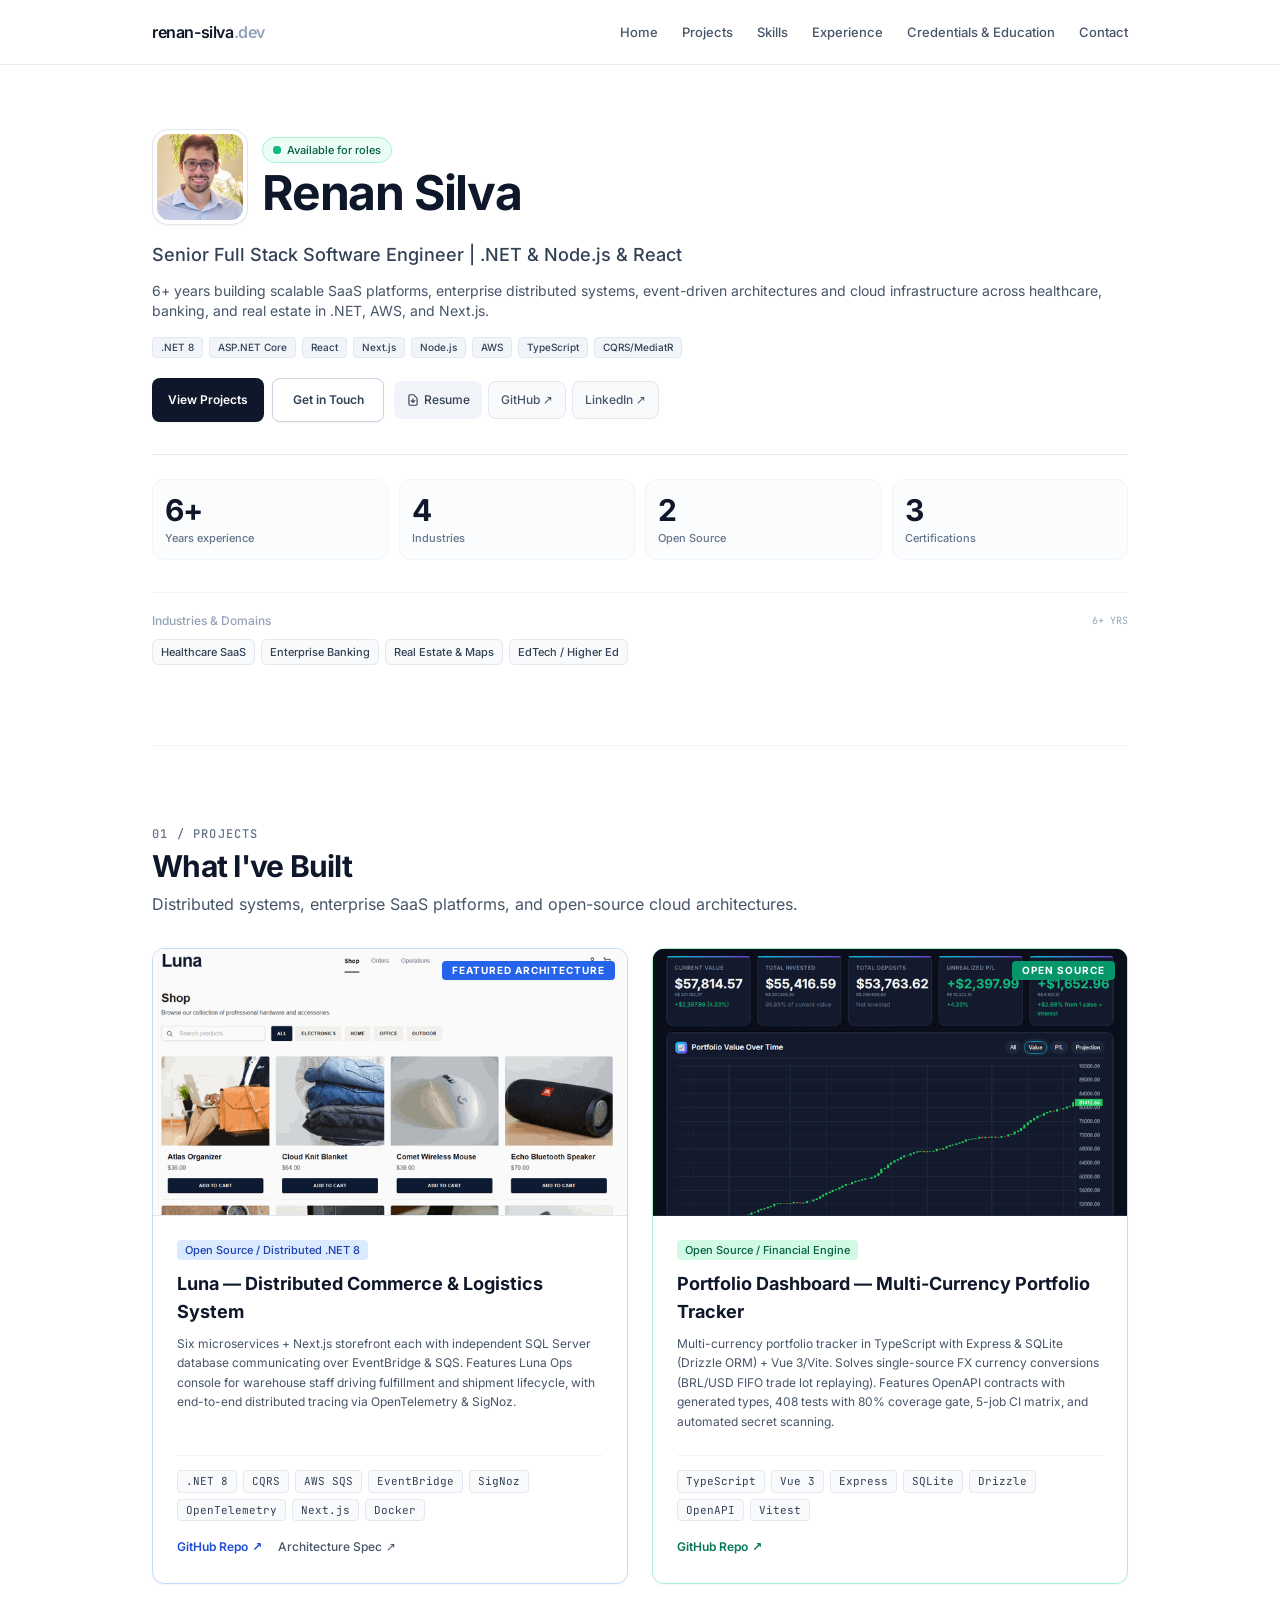
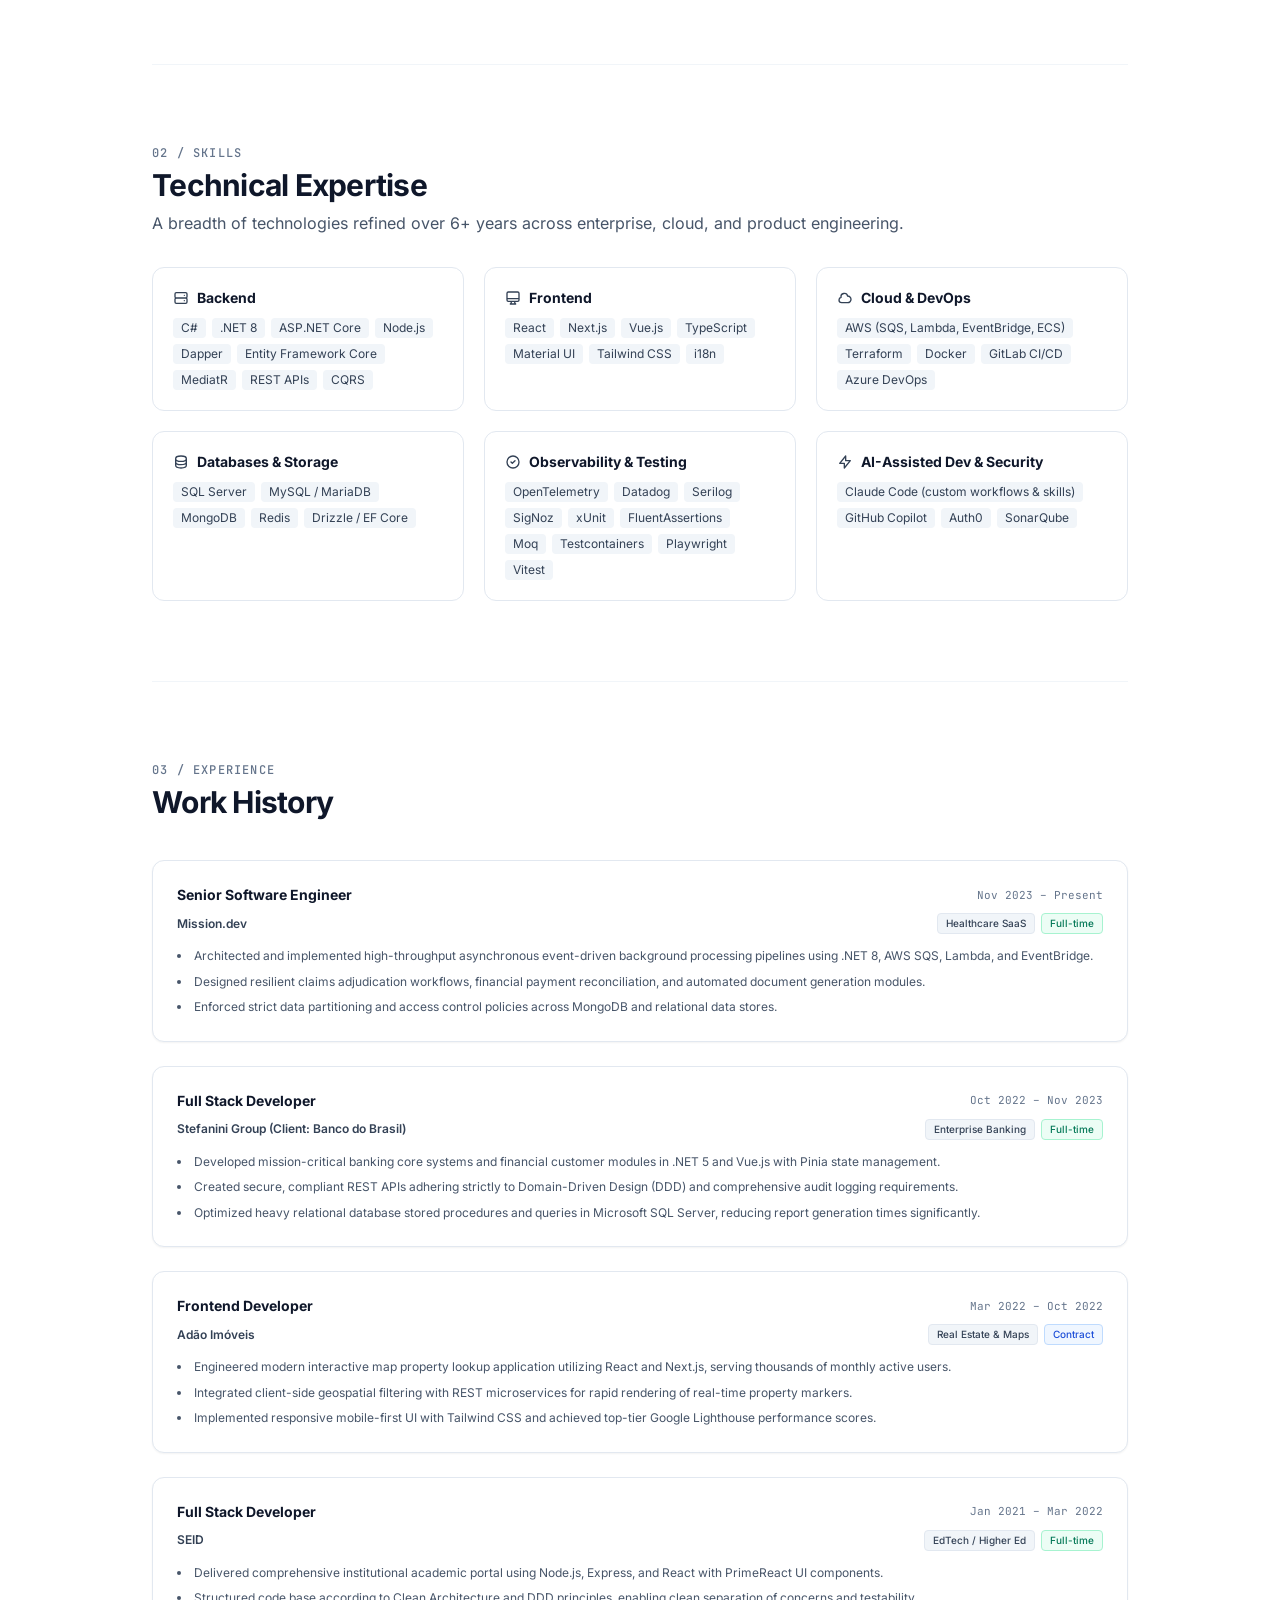
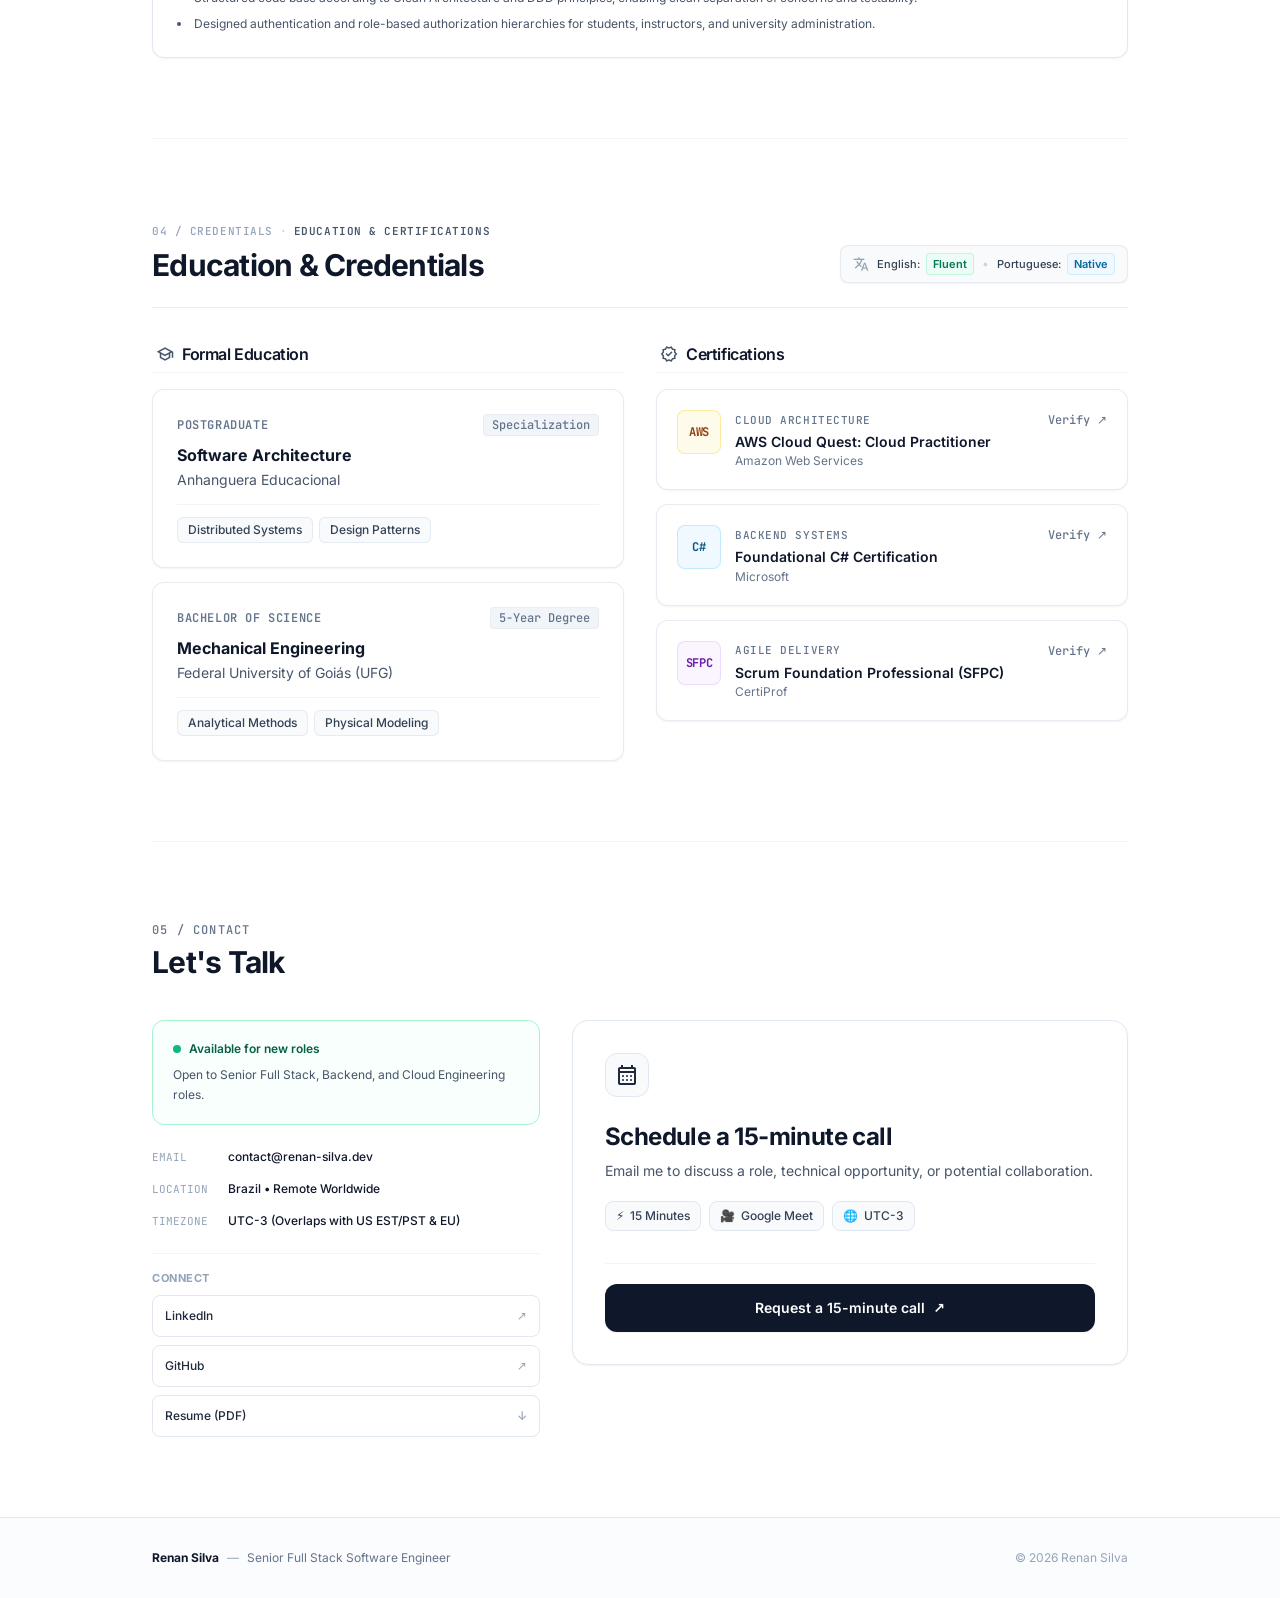
==== commit db61b255: "change link" ====
--- a/index.html
+++ b/index.html
@@ -86,7 +86,7 @@
 </section>
 <!-- END: ExperienceSection -->
 <!-- BEGIN: CertificationsSection -->
-<section class="py-14 sm:py-20" id="certifications"><!-- Section Header with Language Proficiency Pill --><div class="flex flex-col sm:flex-row sm:items-end justify-between gap-3 border-b border-slate-200/80 pb-6 mb-8"><div class="space-y-1 w-full"><div class="flex items-center gap-2"><span class="font-mono text-[11px] tracking-wider text-slate-400 font-medium">04 / CREDENTIALS</span><span class="text-slate-300">·</span><span class="font-mono text-[11px] tracking-wider text-slate-600 font-semibold">EDUCATION &amp; CERTIFICATIONS</span></div><h2 class="text-3xl font-bold tracking-tight text-slate-900">Education &amp; Credentials</h2></div><div class="inline-flex items-center gap-2 bg-slate-50 px-3 py-1.5 rounded-lg border border-slate-200/80 text-xs shadow-sm w-fit"><span class="material-symbols-outlined text-slate-400 text-base">translate</span><div class="flex items-center gap-1.5"><span class="font-medium text-slate-700 text-[11px]">English:</span><span class="font-semibold text-emerald-700 bg-emerald-50 px-1.5 py-0.5 rounded border border-emerald-200/60 text-[11px]">Fluent</span></div><span class="text-slate-300">•</span><div class="flex items-center gap-1.5"><span class="font-medium text-slate-700 text-[11px]">Portuguese:</span><span class="font-semibold text-sky-700 bg-sky-50 px-1.5 py-0.5 rounded border border-sky-200/60 text-[11px]">Native</span></div></div></div><!-- Dual Column Layout: Left (Formal Education) vs Right (Certifications) --><div class="grid grid-cols-1 md:grid-cols-2 gap-6 sm:gap-8 items-start"><!-- LEFT COLUMN: Formal Education --><div class="space-y-4"><div class="flex items-center gap-2 px-1 pb-1 border-b border-slate-100"><span class="material-symbols-outlined text-slate-600 text-lg">school</span><h3 class="text-base font-semibold text-slate-900 tracking-tight">Formal Education</h3></div><div class="space-y-3.5"><!-- Card 1: Postgraduate --><div class="bg-white p-4 sm:p-6 rounded-xl border border-slate-200/80 shadow-sm hover:shadow-md transition-all"><div class="flex items-center justify-between gap-2 mb-2"><span class="font-mono text-xs uppercase tracking-wider font-semibold text-slate-500">Postgraduate</span><span class="font-mono text-xs font-medium text-slate-500 bg-slate-100 px-2 py-0.5 rounded border border-slate-200/60">Specialization</span></div><h4 class="text-base font-bold text-slate-900 leading-snug">Software Architecture</h4><p class="text-sm text-slate-600 mt-1 mb-3.5">Anhanguera Educacional</p><div class="pt-3 border-t border-slate-100 flex flex-wrap items-center gap-1.5"><span class="text-xs font-medium text-slate-700 bg-slate-50 border border-slate-200/80 px-2.5 py-1 rounded-md">Distributed Systems</span><span class="text-xs font-medium text-slate-700 bg-slate-50 border border-slate-200/80 px-2.5 py-1 rounded-md">Design Patterns</span></div></div><!-- Card 2: Bachelor of Science --><div class="bg-white p-4 sm:p-6 rounded-xl border border-slate-200/80 shadow-sm hover:shadow-md transition-all"><div class="flex items-center justify-between gap-2 mb-2"><span class="font-mono text-xs uppercase tracking-wider font-semibold text-slate-500">Bachelor of Science</span><span class="font-mono text-xs font-medium text-slate-500 bg-slate-100 px-2 py-0.5 rounded border border-slate-200/60">5-Year Degree</span></div><h4 class="text-base font-bold text-slate-900 leading-snug">Mechanical Engineering</h4><p class="text-sm text-slate-600 mt-1 mb-3.5">Federal University of Goiás (UFG)</p><div class="pt-3 border-t border-slate-100 flex flex-wrap items-center gap-1.5"><span class="text-xs font-medium text-slate-700 bg-slate-50 border border-slate-200/80 px-2.5 py-1 rounded-md">Analytical Methods</span><span class="text-xs font-medium text-slate-700 bg-slate-50 border border-slate-200/80 px-2.5 py-1 rounded-md">Physical Modeling</span></div></div></div></div><!-- RIGHT COLUMN: Certifications --><div class="space-y-4"><div class="flex items-center gap-2 px-1 pb-1 border-b border-slate-100"><span class="material-symbols-outlined text-slate-600 text-lg">verified</span><h3 class="text-base font-semibold text-slate-900 tracking-tight">Certifications</h3></div><div class="space-y-3.5"><!-- Cert Card 1: AWS --><div class="group bg-white p-4 sm:p-5 rounded-xl border border-slate-200/80 shadow-sm hover:shadow-md transition-all flex items-start gap-3.5"><div class="w-11 h-11 rounded-lg bg-amber-50 border border-amber-200/80 flex items-center justify-center shrink-0"><span class="font-mono text-xs font-bold text-amber-800 tracking-tight">AWS</span></div><div class="flex-1 min-w-0"><div class="flex items-center justify-between gap-2"><span class="font-mono text-[11px] uppercase tracking-wider font-medium text-slate-500">Cloud Architecture</span><a class="font-mono text-xs font-medium text-slate-500 hover:text-slate-900 group-hover:translate-x-0.5 transition-all inline-flex items-center gap-0.5 py-0.5" href="https://www.credly.com/badges/687895ba-424d-44b9-9d48-febb5d4afd2e/linked_in_profile" rel="noopener noreferrer" target="_blank">Verify ↗</a></div><h4 class="text-sm font-semibold text-slate-900 mt-0.5 leading-snug">AWS Cloud Quest: Cloud Practitioner</h4><p class="text-xs text-slate-500 mt-0.5">Amazon Web Services</p></div></div><!-- Cert Card 2: C# --><div class="group bg-white p-4 sm:p-5 rounded-xl border border-slate-200/80 shadow-sm hover:shadow-md transition-all flex items-start gap-3.5"><div class="w-11 h-11 rounded-lg bg-sky-50 border border-sky-200/80 flex items-center justify-center shrink-0"><span class="font-mono text-xs font-bold text-sky-800 tracking-tight">C#</span></div><div class="flex-1 min-w-0"><div class="flex items-center justify-between gap-2"><span class="font-mono text-[11px] uppercase tracking-wider font-medium text-slate-500">Backend Systems</span><a class="font-mono text-xs font-medium text-slate-500 hover:text-slate-900 group-hover:translate-x-0.5 transition-all inline-flex items-center gap-0.5 py-0.5" href="https://www.freecodecamp.org/certification/RenanMorais/foundational-c-sharp-with-microsoft" rel="noopener noreferrer" target="_blank">Verify ↗</a></div><h4 class="text-sm font-semibold text-slate-900 mt-0.5 leading-snug">Foundational C# Certification</h4><p class="text-xs text-slate-500 mt-0.5">Microsoft</p></div></div><!-- Cert Card 3: SFPC --><div class="group bg-white p-4 sm:p-5 rounded-xl border border-slate-200/80 shadow-sm hover:shadow-md transition-all flex items-start gap-3.5"><div class="w-11 h-11 rounded-lg bg-purple-50 border border-purple-200/80 flex items-center justify-center shrink-0"><span class="font-mono text-xs font-bold text-purple-800 tracking-tight">SFPC</span></div><div class="flex-1 min-w-0"><div class="flex items-center justify-between gap-2"><span class="font-mono text-[11px] uppercase tracking-wider font-medium text-slate-500">Agile Delivery</span><a class="font-mono text-xs font-medium text-slate-400 hover:text-slate-600 transition-all inline-flex items-center gap-0.5 py-0.5 cursor-not-allowed" title="The public link for this certificate returns 404 from CertiProf, so it cannot be verified here. Replace with a working URL when you have one.">Verify n/a</a></div><h4 class="text-sm font-semibold text-slate-900 mt-0.5 leading-snug">Scrum Foundation Professional (SFPC)</h4><p class="text-xs text-slate-500 mt-0.5">CertiProf</p></div></div></div></div></div></section>
+<section class="py-14 sm:py-20" id="certifications"><!-- Section Header with Language Proficiency Pill --><div class="flex flex-col sm:flex-row sm:items-end justify-between gap-3 border-b border-slate-200/80 pb-6 mb-8"><div class="space-y-1 w-full"><div class="flex items-center gap-2"><span class="font-mono text-[11px] tracking-wider text-slate-400 font-medium">04 / CREDENTIALS</span><span class="text-slate-300">·</span><span class="font-mono text-[11px] tracking-wider text-slate-600 font-semibold">EDUCATION &amp; CERTIFICATIONS</span></div><h2 class="text-3xl font-bold tracking-tight text-slate-900">Education &amp; Credentials</h2></div><div class="inline-flex items-center gap-2 bg-slate-50 px-3 py-1.5 rounded-lg border border-slate-200/80 text-xs shadow-sm w-fit"><span class="material-symbols-outlined text-slate-400 text-base">translate</span><div class="flex items-center gap-1.5"><span class="font-medium text-slate-700 text-[11px]">English:</span><span class="font-semibold text-emerald-700 bg-emerald-50 px-1.5 py-0.5 rounded border border-emerald-200/60 text-[11px]">Fluent</span></div><span class="text-slate-300">•</span><div class="flex items-center gap-1.5"><span class="font-medium text-slate-700 text-[11px]">Portuguese:</span><span class="font-semibold text-sky-700 bg-sky-50 px-1.5 py-0.5 rounded border border-sky-200/60 text-[11px]">Native</span></div></div></div><!-- Dual Column Layout: Left (Formal Education) vs Right (Certifications) --><div class="grid grid-cols-1 md:grid-cols-2 gap-6 sm:gap-8 items-start"><!-- LEFT COLUMN: Formal Education --><div class="space-y-4"><div class="flex items-center gap-2 px-1 pb-1 border-b border-slate-100"><span class="material-symbols-outlined text-slate-600 text-lg">school</span><h3 class="text-base font-semibold text-slate-900 tracking-tight">Formal Education</h3></div><div class="space-y-3.5"><!-- Card 1: Postgraduate --><div class="bg-white p-4 sm:p-6 rounded-xl border border-slate-200/80 shadow-sm hover:shadow-md transition-all"><div class="flex items-center justify-between gap-2 mb-2"><span class="font-mono text-xs uppercase tracking-wider font-semibold text-slate-500">Postgraduate</span><span class="font-mono text-xs font-medium text-slate-500 bg-slate-100 px-2 py-0.5 rounded border border-slate-200/60">Specialization</span></div><h4 class="text-base font-bold text-slate-900 leading-snug">Software Architecture</h4><p class="text-sm text-slate-600 mt-1 mb-3.5">Anhanguera Educacional</p><div class="pt-3 border-t border-slate-100 flex flex-wrap items-center gap-1.5"><span class="text-xs font-medium text-slate-700 bg-slate-50 border border-slate-200/80 px-2.5 py-1 rounded-md">Distributed Systems</span><span class="text-xs font-medium text-slate-700 bg-slate-50 border border-slate-200/80 px-2.5 py-1 rounded-md">Design Patterns</span></div></div><!-- Card 2: Bachelor of Science --><div class="bg-white p-4 sm:p-6 rounded-xl border border-slate-200/80 shadow-sm hover:shadow-md transition-all"><div class="flex items-center justify-between gap-2 mb-2"><span class="font-mono text-xs uppercase tracking-wider font-semibold text-slate-500">Bachelor of Science</span><span class="font-mono text-xs font-medium text-slate-500 bg-slate-100 px-2 py-0.5 rounded border border-slate-200/60">5-Year Degree</span></div><h4 class="text-base font-bold text-slate-900 leading-snug">Mechanical Engineering</h4><p class="text-sm text-slate-600 mt-1 mb-3.5">Federal University of Goiás (UFG)</p><div class="pt-3 border-t border-slate-100 flex flex-wrap items-center gap-1.5"><span class="text-xs font-medium text-slate-700 bg-slate-50 border border-slate-200/80 px-2.5 py-1 rounded-md">Analytical Methods</span><span class="text-xs font-medium text-slate-700 bg-slate-50 border border-slate-200/80 px-2.5 py-1 rounded-md">Physical Modeling</span></div></div></div></div><!-- RIGHT COLUMN: Certifications --><div class="space-y-4"><div class="flex items-center gap-2 px-1 pb-1 border-b border-slate-100"><span class="material-symbols-outlined text-slate-600 text-lg">verified</span><h3 class="text-base font-semibold text-slate-900 tracking-tight">Certifications</h3></div><div class="space-y-3.5"><!-- Cert Card 1: AWS --><div class="group bg-white p-4 sm:p-5 rounded-xl border border-slate-200/80 shadow-sm hover:shadow-md transition-all flex items-start gap-3.5"><div class="w-11 h-11 rounded-lg bg-amber-50 border border-amber-200/80 flex items-center justify-center shrink-0"><span class="font-mono text-xs font-bold text-amber-800 tracking-tight">AWS</span></div><div class="flex-1 min-w-0"><div class="flex items-center justify-between gap-2"><span class="font-mono text-[11px] uppercase tracking-wider font-medium text-slate-500">Cloud Architecture</span><a class="font-mono text-xs font-medium text-slate-500 hover:text-slate-900 group-hover:translate-x-0.5 transition-all inline-flex items-center gap-0.5 py-0.5" href="https://www.credly.com/badges/687895ba-424d-44b9-9d48-febb5d4afd2e/linked_in_profile" rel="noopener noreferrer" target="_blank">Verify ↗</a></div><h4 class="text-sm font-semibold text-slate-900 mt-0.5 leading-snug">AWS Cloud Quest: Cloud Practitioner</h4><p class="text-xs text-slate-500 mt-0.5">Amazon Web Services</p></div></div><!-- Cert Card 2: C# --><div class="group bg-white p-4 sm:p-5 rounded-xl border border-slate-200/80 shadow-sm hover:shadow-md transition-all flex items-start gap-3.5"><div class="w-11 h-11 rounded-lg bg-sky-50 border border-sky-200/80 flex items-center justify-center shrink-0"><span class="font-mono text-xs font-bold text-sky-800 tracking-tight">C#</span></div><div class="flex-1 min-w-0"><div class="flex items-center justify-between gap-2"><span class="font-mono text-[11px] uppercase tracking-wider font-medium text-slate-500">Backend Systems</span><a class="font-mono text-xs font-medium text-slate-500 hover:text-slate-900 group-hover:translate-x-0.5 transition-all inline-flex items-center gap-0.5 py-0.5" href="https://www.freecodecamp.org/certification/RenanMorais/foundational-c-sharp-with-microsoft" rel="noopener noreferrer" target="_blank">Verify ↗</a></div><h4 class="text-sm font-semibold text-slate-900 mt-0.5 leading-snug">Foundational C# Certification</h4><p class="text-xs text-slate-500 mt-0.5">Microsoft</p></div></div><!-- Cert Card 3: SFPC --><div class="group bg-white p-4 sm:p-5 rounded-xl border border-slate-200/80 shadow-sm hover:shadow-md transition-all flex items-start gap-3.5"><div class="w-11 h-11 rounded-lg bg-purple-50 border border-purple-200/80 flex items-center justify-center shrink-0"><span class="font-mono text-xs font-bold text-purple-800 tracking-tight">SFPC</span></div><div class="flex-1 min-w-0"><div class="flex items-center justify-between gap-2"><span class="font-mono text-[11px] uppercase tracking-wider font-medium text-slate-500">Agile Delivery</span><a class="font-mono text-xs font-medium text-slate-500 hover:text-slate-900 group-hover:translate-x-0.5 transition-all inline-flex items-center gap-0.5 py-0.5" href="https://certificates.easy-lms.com/exam/session/63f16f13-7d66-4797-9c61-f8f4aa8804bb" rel="noopener noreferrer" target="_blank">Verify ↗</a></div><h4 class="text-sm font-semibold text-slate-900 mt-0.5 leading-snug">Scrum Foundation Professional (SFPC)</h4><p class="text-xs text-slate-500 mt-0.5">CertiProf</p></div></div></div></div></div></section>
 <!-- END: CertificationsSection -->
 <!-- BEGIN: ContactSection -->
 <section class="py-14 sm:py-20" id="contact">
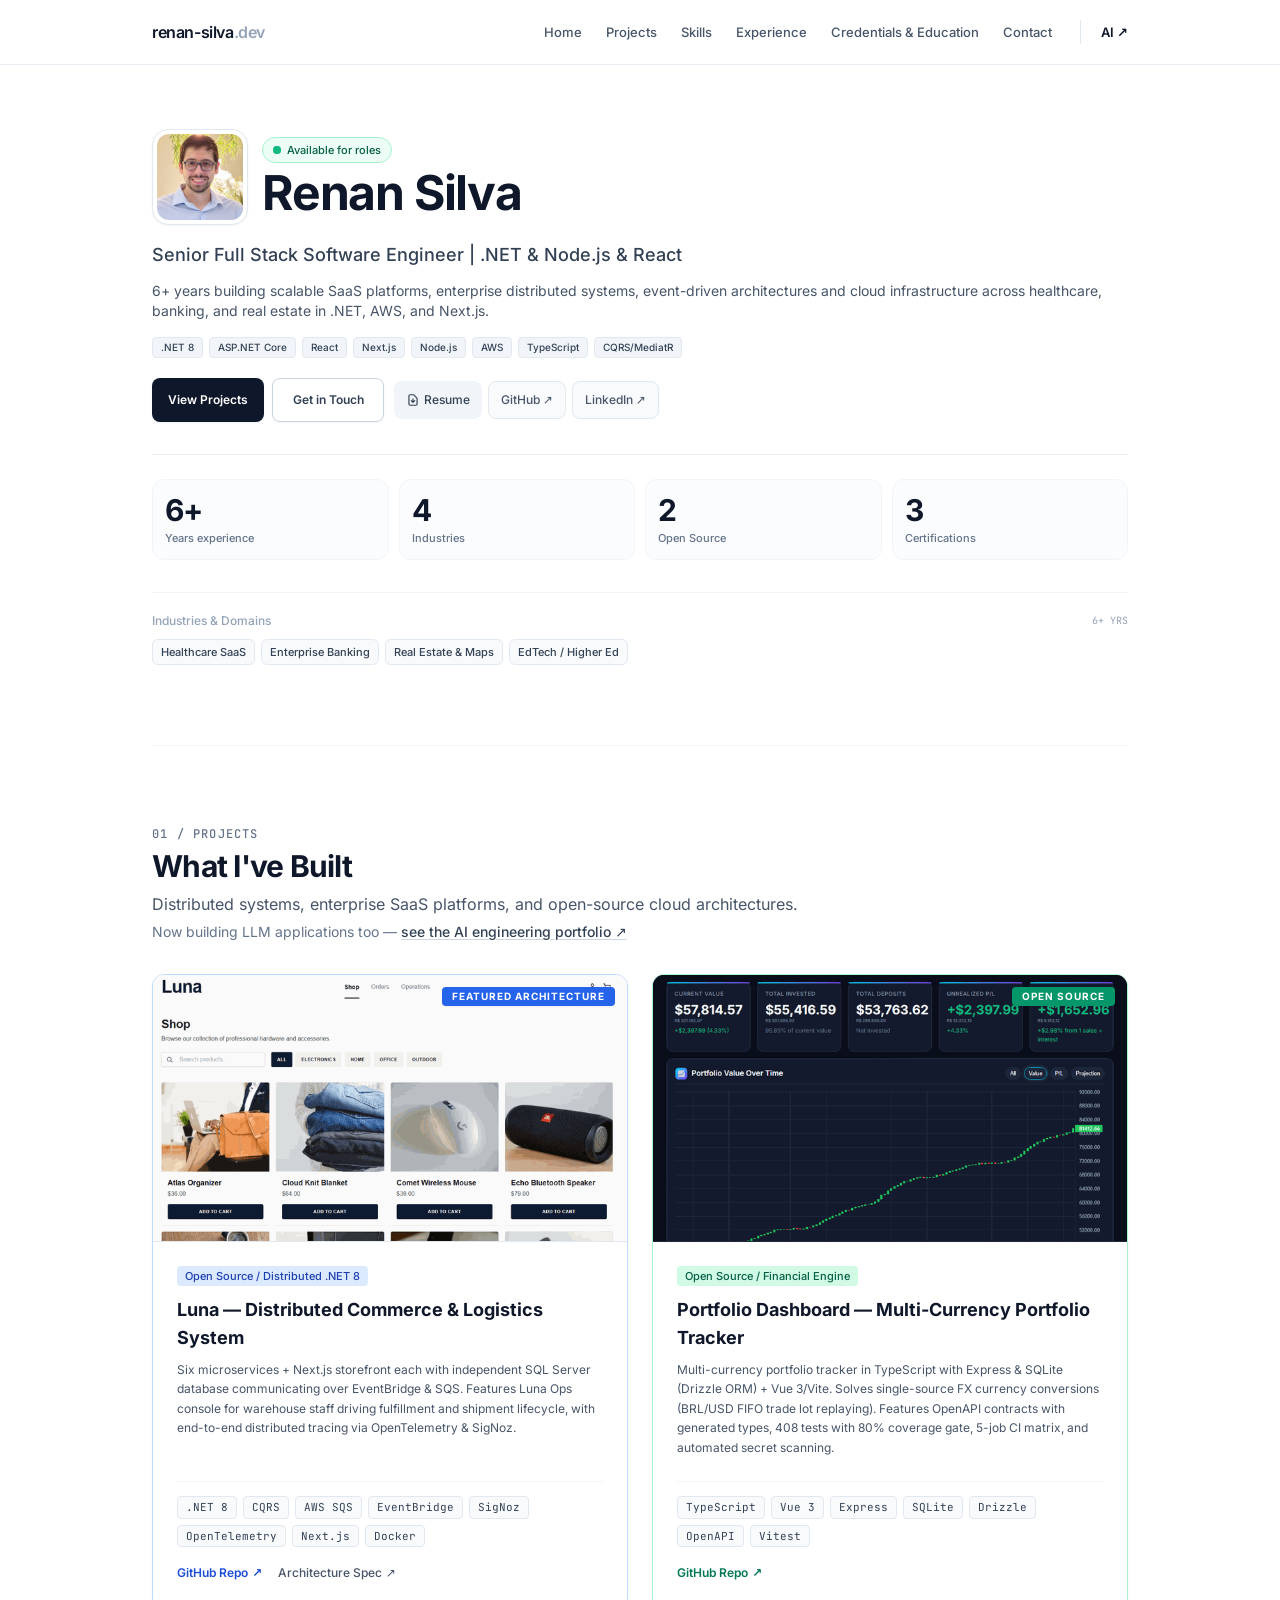
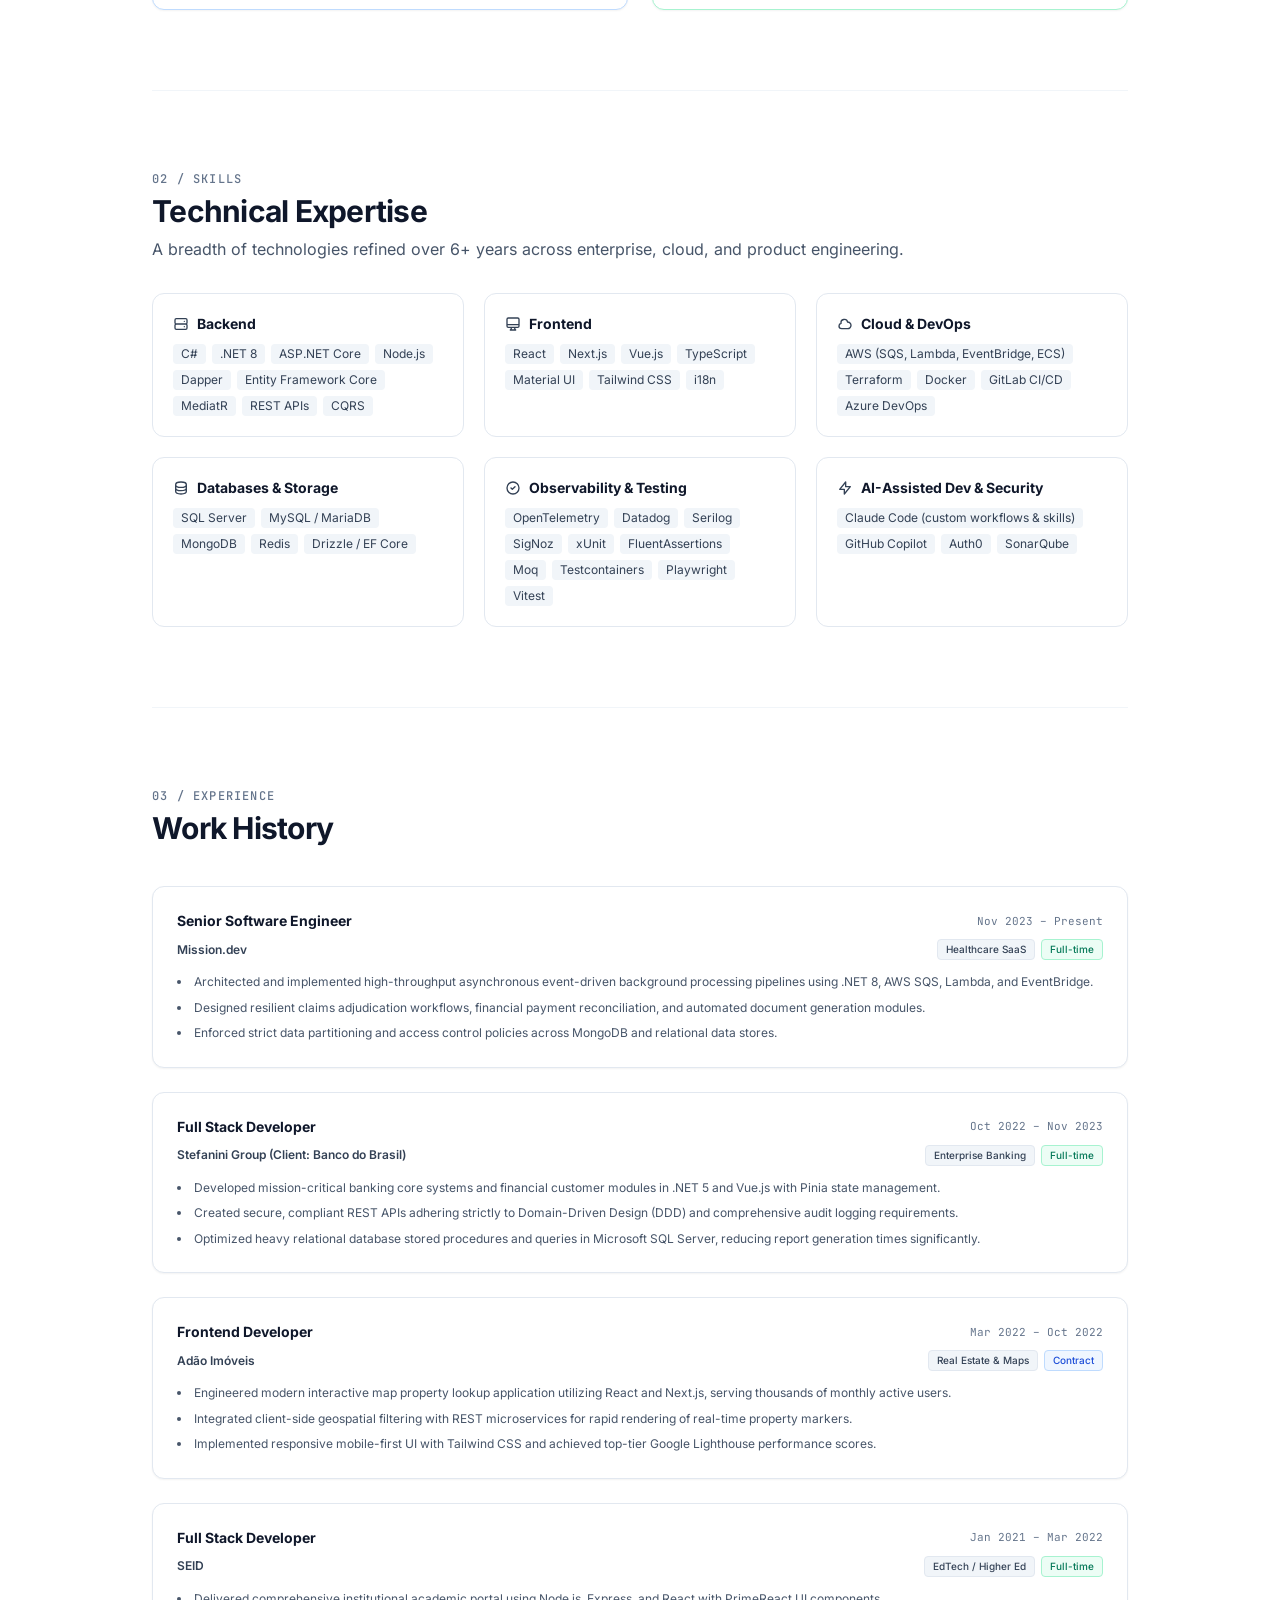
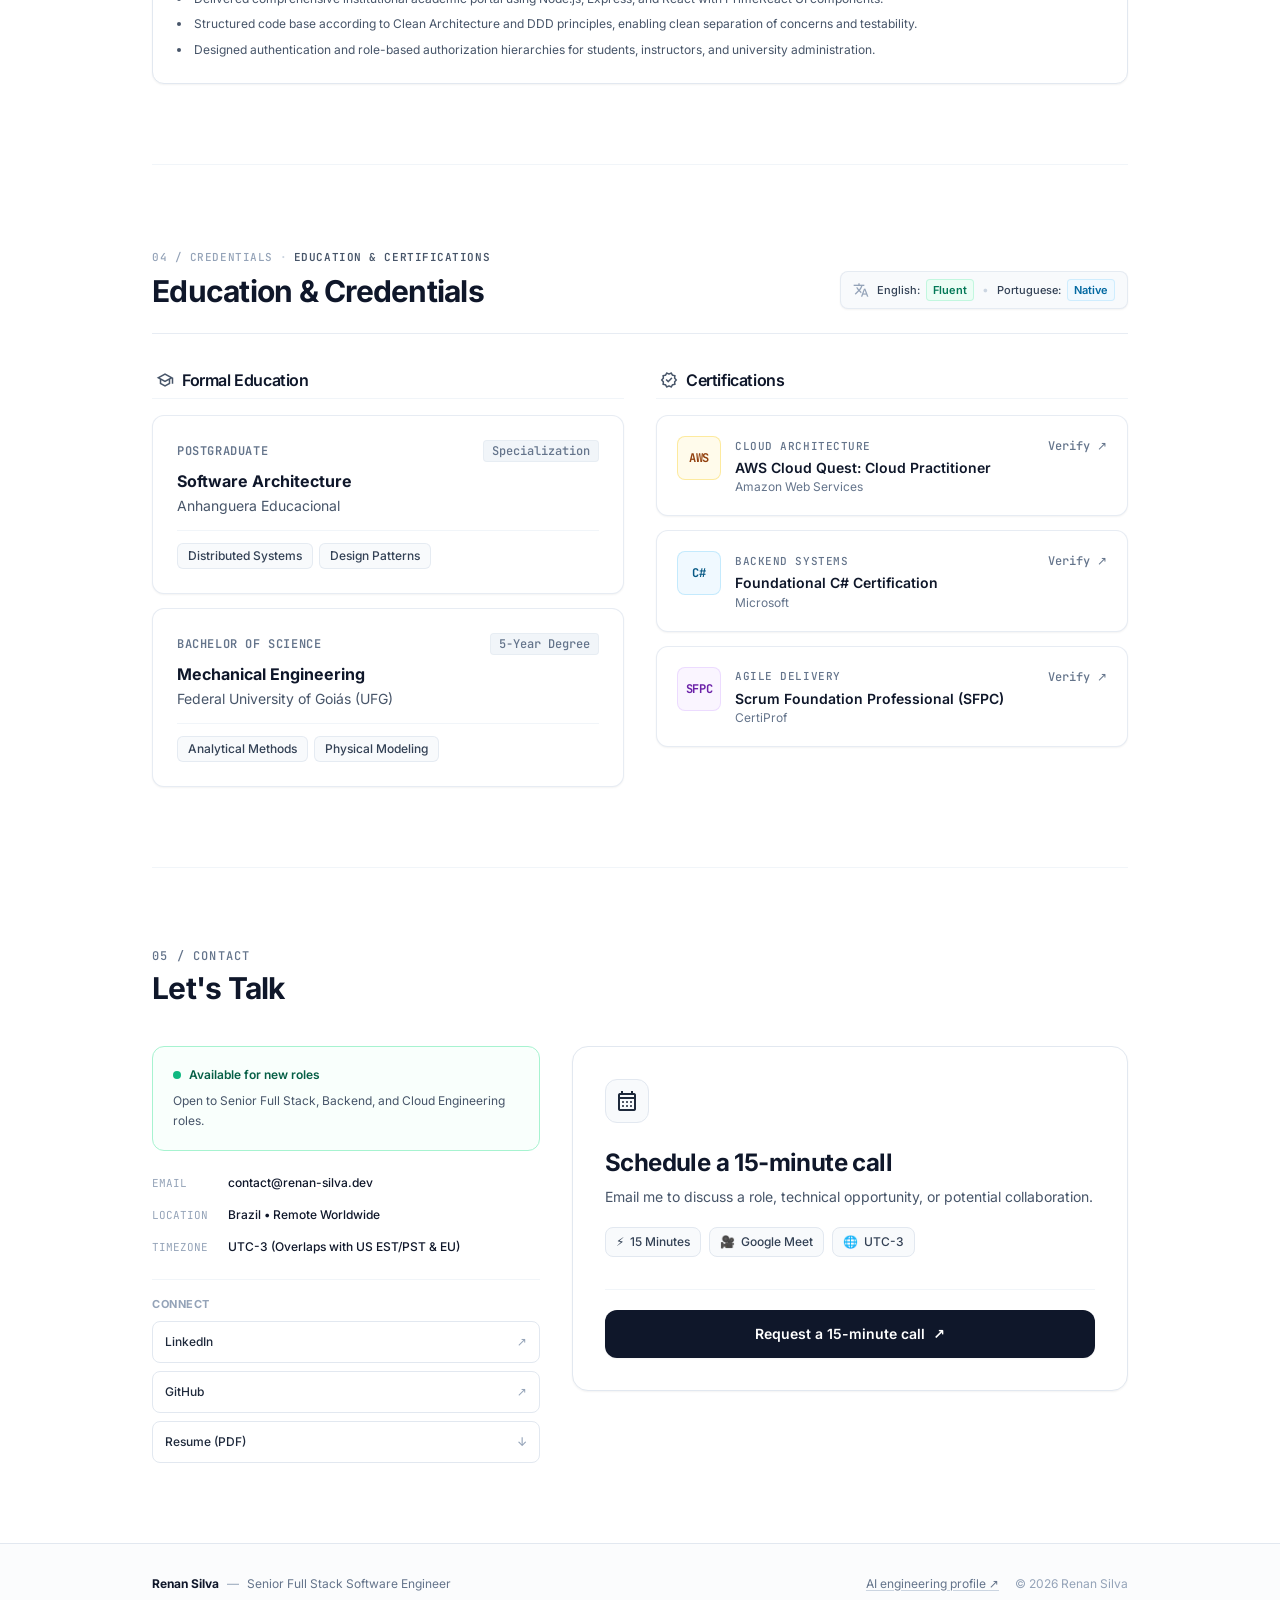
==== commit 1efafecb: "Add an AI engineering profile at /ai/ and cross-link the two pages" ====
--- a/index.html
+++ b/index.html
@@ -32,7 +32,7 @@
 </head>
 <body class="bg-white text-slate-900 selection:bg-slate-900 selection:text-white">
 <!-- BEGIN: MainHeader -->
-<header class="sticky top-0 z-50 backdrop-blur-md bg-white/90 border-b border-slate-200/80 transition-all duration-200"><div class="max-w-5xl mx-auto px-4 sm:px-6 h-14 sm:h-16 flex items-center justify-between"><a class="group flex items-center gap-1.5 font-bold tracking-tight text-slate-900 hover:text-slate-600 transition-colors" href="#hero"><span class="text-base font-semibold">renan-silva<span class="text-slate-400">.dev</span></span></a><nav aria-label="Main Navigation" class="hidden md:flex items-center gap-6 text-xs lg:text-[13px] font-medium text-slate-600"><a class="hover:text-slate-900 transition-colors py-1" href="#hero">Home</a><a class="hover:text-slate-900 transition-colors py-1" href="#projects">Projects</a><a class="hover:text-slate-900 transition-colors py-1" href="#skills">Skills</a><a class="hover:text-slate-900 transition-colors py-1" href="#experience">Experience</a><a class="hover:text-slate-900 transition-colors py-1" href="#certifications">Credentials &amp; Education</a><a class="hover:text-slate-900 transition-colors py-1" href="#contact">Contact</a></nav><a class="md:hidden inline-flex items-center justify-center px-3.5 py-1.5 rounded-lg bg-slate-100 border border-slate-200 text-slate-700 text-xs font-semibold hover:bg-slate-200 transition-colors min-h-[40px]" href="#contact">Contact</a></div></header>
+<header class="sticky top-0 z-50 backdrop-blur-md bg-white/90 border-b border-slate-200/80 transition-all duration-200"><div class="max-w-5xl mx-auto px-4 sm:px-6 h-14 sm:h-16 flex items-center justify-between"><a class="group flex items-center gap-1.5 font-bold tracking-tight text-slate-900 hover:text-slate-600 transition-colors" href="#hero"><span class="text-base font-semibold">renan-silva<span class="text-slate-400">.dev</span></span></a><nav aria-label="Main Navigation" class="hidden md:flex items-center gap-6 text-xs lg:text-[13px] font-medium text-slate-600"><a class="hover:text-slate-900 transition-colors py-1" href="#hero">Home</a><a class="hover:text-slate-900 transition-colors py-1" href="#projects">Projects</a><a class="hover:text-slate-900 transition-colors py-1" href="#skills">Skills</a><a class="hover:text-slate-900 transition-colors py-1" href="#experience">Experience</a><a class="hover:text-slate-900 transition-colors py-1" href="#certifications">Credentials &amp; Education</a><a class="hover:text-slate-900 transition-colors py-1" href="#contact">Contact</a><a class="ml-1 pl-5 border-l border-slate-200 font-semibold text-slate-900 hover:text-slate-600 transition-colors py-1" href="ai/" aria-label="AI engineering profile" title="AI engineering profile">AI <span aria-hidden="true">↗</span></a></nav><a class="md:hidden inline-flex items-center justify-center px-3.5 py-1.5 rounded-lg bg-slate-100 border border-slate-200 text-slate-700 text-xs font-semibold hover:bg-slate-200 transition-colors min-h-[40px]" href="#contact">Contact</a></div></header>
 <!-- END: MainHeader -->
 <!-- BEGIN: MainContent -->
 <main class="max-w-5xl mx-auto px-4 sm:px-6 divide-y divide-slate-100">
@@ -47,6 +47,9 @@
 <h2 class="text-3xl font-bold tracking-tight text-slate-900">What I've Built</h2>
 <p class="mt-2 text-sm sm:text-base text-slate-600">
           Distributed systems, enterprise SaaS platforms, and open-source cloud architectures.
+        </p>
+<p class="mt-1.5 text-xs sm:text-sm text-slate-500">
+          Now building LLM applications too — <a class="font-medium text-slate-700 underline decoration-slate-300 underline-offset-2 hover:text-slate-900 hover:decoration-slate-500 transition-colors" href="ai/">see the AI engineering portfolio <span aria-hidden="true">↗</span></a>
         </p>
 </div>
 <!-- Projects Grid -->
@@ -163,7 +166,7 @@
 </main>
 <!-- END: MainContent -->
 <!-- BEGIN: MainFooter -->
-<footer class="border-t border-slate-200 bg-slate-50/50 py-8 text-xs text-slate-500"><div class="max-w-5xl mx-auto px-4 sm:px-6 flex flex-col sm:flex-row items-center justify-between gap-3 text-center sm:text-left"><div class="flex flex-col sm:flex-row items-center gap-1.5 sm:gap-2"><span class="font-bold text-slate-900">Renan Silva</span><span class="hidden sm:inline text-slate-400">—</span><span class="text-slate-500 text-[11px] sm:text-xs">Senior Full Stack Software Engineer</span></div><span class="text-slate-400 text-[11px] sm:text-xs">© 2026 Renan Silva</span></div></footer>
+<footer class="border-t border-slate-200 bg-slate-50/50 py-8 text-xs text-slate-500"><div class="max-w-5xl mx-auto px-4 sm:px-6 flex flex-col sm:flex-row items-center justify-between gap-3 text-center sm:text-left"><div class="flex flex-col sm:flex-row items-center gap-1.5 sm:gap-2"><span class="font-bold text-slate-900">Renan Silva</span><span class="hidden sm:inline text-slate-400">—</span><span class="text-slate-500 text-[11px] sm:text-xs">Senior Full Stack Software Engineer</span></div><div class="flex flex-col sm:flex-row items-center gap-1.5 sm:gap-4"><a class="text-slate-500 hover:text-slate-900 transition-colors text-[11px] sm:text-xs underline decoration-slate-300 underline-offset-2" href="ai/">AI engineering profile <span aria-hidden="true">↗</span></a><span class="text-slate-400 text-[11px] sm:text-xs">© 2026 Renan Silva</span></div></div></footer>
 <!-- END: MainFooter -->
 
 
--- a/assets/output.css
+++ b/assets/output.css
@@ -1,3 +1,3 @@
 @font-face{font-display:swap;font-family:Inter;font-style:normal;font-weight:400 700;src:url(fonts/inter-latin.woff2) format("woff2")}@font-face{font-display:swap;font-family:JetBrains Mono;font-style:normal;font-weight:400 700;src:url(fonts/jetbrains-mono-latin.woff2) format("woff2")}@font-face{font-display:block;font-family:Material Symbols Outlined;font-style:normal;font-weight:100 700;src:url(fonts/material-symbols-outlined.woff2) format("woff2")}*,:after,:before{--tw-border-spacing-x:0;--tw-border-spacing-y:0;--tw-translate-x:0;--tw-translate-y:0;--tw-rotate:0;--tw-skew-x:0;--tw-skew-y:0;--tw-scale-x:1;--tw-scale-y:1;--tw-pan-x: ;--tw-pan-y: ;--tw-pinch-zoom: ;--tw-scroll-snap-strictness:proximity;--tw-gradient-from-position: ;--tw-gradient-via-position: ;--tw-gradient-to-position: ;--tw-ordinal: ;--tw-slashed-zero: ;--tw-numeric-figure: ;--tw-numeric-spacing: ;--tw-numeric-fraction: ;--tw-ring-inset: ;--tw-ring-offset-width:0px;--tw-ring-offset-color:#fff;--tw-ring-color:rgba(59,130,246,.5);--tw-ring-offset-shadow:0 0 #0000;--tw-ring-shadow:0 0 #0000;--tw-shadow:0 0 #0000;--tw-shadow-colored:0 0 #0000;--tw-blur: ;--tw-brightness: ;--tw-contrast: ;--tw-grayscale: ;--tw-hue-rotate: ;--tw-invert: ;--tw-saturate: ;--tw-sepia: ;--tw-drop-shadow: ;--tw-backdrop-blur: ;--tw-backdrop-brightness: ;--tw-backdrop-contrast: ;--tw-backdrop-grayscale: ;--tw-backdrop-hue-rotate: ;--tw-backdrop-invert: ;--tw-backdrop-opacity: ;--tw-backdrop-saturate: ;--tw-backdrop-sepia: ;--tw-contain-size: ;--tw-contain-layout: ;--tw-contain-paint: ;--tw-contain-style: }::backdrop{--tw-border-spacing-x:0;--tw-border-spacing-y:0;--tw-translate-x:0;--tw-translate-y:0;--tw-rotate:0;--tw-skew-x:0;--tw-skew-y:0;--tw-scale-x:1;--tw-scale-y:1;--tw-pan-x: ;--tw-pan-y: ;--tw-pinch-zoom: ;--tw-scroll-snap-strictness:proximity;--tw-gradient-from-position: ;--tw-gradient-via-position: ;--tw-gradient-to-position: ;--tw-ordinal: ;--tw-slashed-zero: ;--tw-numeric-figure: ;--tw-numeric-spacing: ;--tw-numeric-fraction: ;--tw-ring-inset: ;--tw-ring-offset-width:0px;--tw-ring-offset-color:#fff;--tw-ring-color:rgba(59,130,246,.5);--tw-ring-offset-shadow:0 0 #0000;--tw-ring-shadow:0 0 #0000;--tw-shadow:0 0 #0000;--tw-shadow-colored:0 0 #0000;--tw-blur: ;--tw-brightness: ;--tw-contrast: ;--tw-grayscale: ;--tw-hue-rotate: ;--tw-invert: ;--tw-saturate: ;--tw-sepia: ;--tw-drop-shadow: ;--tw-backdrop-blur: ;--tw-backdrop-brightness: ;--tw-backdrop-contrast: ;--tw-backdrop-grayscale: ;--tw-backdrop-hue-rotate: ;--tw-backdrop-invert: ;--tw-backdrop-opacity: ;--tw-backdrop-saturate: ;--tw-backdrop-sepia: ;--tw-contain-size: ;--tw-contain-layout: ;--tw-contain-paint: ;--tw-contain-style: }
 
-/*! tailwindcss v3.4.17 | MIT License | https://tailwindcss.com*/*,:after,:before{border:0 solid #e5e7eb;box-sizing:border-box}:after,:before{--tw-content:""}:host,html{line-height:1.5;-webkit-text-size-adjust:100%;font-family:Inter,system-ui,-apple-system,Segoe UI,Roboto,Helvetica Neue,Arial,sans-serif;font-feature-settings:normal;font-variation-settings:normal;-moz-tab-size:4;-o-tab-size:4;tab-size:4;-webkit-tap-highlight-color:transparent}body{line-height:inherit;margin:0}hr{border-top-width:1px;color:inherit;height:0}abbr:where([title]){-webkit-text-decoration:underline dotted;text-decoration:underline dotted}h1,h2,h3,h4,h5,h6{font-size:inherit;font-weight:inherit}a{color:inherit;text-decoration:inherit}b,strong{font-weight:bolder}code,kbd,pre,samp{font-family:JetBrains Mono,ui-monospace,SFMono-Regular,Menlo,Consolas,Liberation Mono,monospace;font-feature-settings:normal;font-size:1em;font-variation-settings:normal}small{font-size:80%}sub,sup{font-size:75%;line-height:0;position:relative;vertical-align:baseline}sub{bottom:-.25em}sup{top:-.5em}table{border-collapse:collapse;border-color:inherit;text-indent:0}button,input,optgroup,select,textarea{color:inherit;font-family:inherit;font-feature-settings:inherit;font-size:100%;font-variation-settings:inherit;font-weight:inherit;letter-spacing:inherit;line-height:inherit;margin:0;padding:0}button,select{text-transform:none}button,input:where([type=button]),input:where([type=reset]),input:where([type=submit]){-webkit-appearance:button;background-color:transparent;background-image:none}:-moz-focusring{outline:auto}:-moz-ui-invalid{box-shadow:none}progress{vertical-align:baseline}::-webkit-inner-spin-button,::-webkit-outer-spin-button{height:auto}[type=search]{-webkit-appearance:textfield;outline-offset:-2px}::-webkit-search-decoration{-webkit-appearance:none}::-webkit-file-upload-button{-webkit-appearance:button;font:inherit}summary{display:list-item}blockquote,dd,dl,figure,h1,h2,h3,h4,h5,h6,hr,p,pre{margin:0}fieldset{margin:0}fieldset,legend{padding:0}menu,ol,ul{list-style:none;margin:0;padding:0}dialog{padding:0}textarea{resize:vertical}input::-moz-placeholder,textarea::-moz-placeholder{color:#9ca3af;opacity:1}input::placeholder,textarea::placeholder{color:#9ca3af;opacity:1}[role=button],button{cursor:pointer}:disabled{cursor:default}audio,canvas,embed,iframe,img,object,svg,video{display:block;vertical-align:middle}img,video{height:auto;max-width:100%}[hidden]:where(:not([hidden=until-found])){display:none}html{scroll-padding-top:5rem}body{background-color:#fff;color:#0f172a;font-feature-settings:"cv02","cv03","cv04","cv11";-webkit-font-smoothing:antialiased}.material-symbols-outlined{display:inline-block;font-family:Material Symbols Outlined;font-size:24px;font-style:normal;font-weight:400;letter-spacing:normal;line-height:1;text-transform:none;white-space:nowrap;word-wrap:normal;direction:ltr;-webkit-font-feature-settings:"liga";-webkit-font-smoothing:antialiased}.absolute{position:absolute}.relative{position:relative}.sticky{position:sticky}.right-3{right:.75rem}.top-0{top:0}.top-3{top:.75rem}.z-50{z-index:50}.mx-auto{margin-left:auto;margin-right:auto}.mb-1\.5{margin-bottom:.375rem}.mb-10{margin-bottom:2.5rem}.mb-2{margin-bottom:.5rem}.mb-2\.5{margin-bottom:.625rem}.mb-3{margin-bottom:.75rem}.mb-3\.5{margin-bottom:.875rem}.mb-4{margin-bottom:1rem}.mb-5{margin-bottom:1.25rem}.mb-6{margin-bottom:1.5rem}.mb-8{margin-bottom:2rem}.mr-1{margin-right:.25rem}.mt-0\.5{margin-top:.125rem}.mt-1{margin-top:.25rem}.mt-2{margin-top:.5rem}.mt-3{margin-top:.75rem}.mt-4{margin-top:1rem}.mt-5{margin-top:1.25rem}.mt-8{margin-top:2rem}.block{display:block}.inline{display:inline}.flex{display:flex}.inline-flex{display:inline-flex}.grid{display:grid}.hidden{display:none}.aspect-\[16\/9\]{aspect-ratio:16/9}.h-10{height:2.5rem}.h-11{height:2.75rem}.h-14{height:3.5rem}.h-2{height:.5rem}.h-20{height:5rem}.h-3\.5{height:.875rem}.h-4{height:1rem}.h-full{height:100%}.min-h-\[38px\]{min-height:38px}.min-h-\[40px\]{min-height:40px}.min-h-\[44px\]{min-height:44px}.min-h-\[48px\]{min-height:48px}.w-10{width:2.5rem}.w-11{width:2.75rem}.w-16{width:4rem}.w-2{width:.5rem}.w-20{width:5rem}.w-3\.5{width:.875rem}.w-4{width:1rem}.w-fit{width:-moz-fit-content;width:fit-content}.w-full{width:100%}.min-w-0{min-width:0}.max-w-5xl{max-width:64rem}.flex-1{flex:1 1 0%}.shrink-0{flex-shrink:0}@keyframes ping{75%,to{opacity:0;transform:scale(2)}}.animate-ping{animation:ping 1s cubic-bezier(0,0,.2,1) infinite}.cursor-not-allowed{cursor:not-allowed}.list-inside{list-style-position:inside}.list-disc{list-style-type:disc}.grid-cols-1{grid-template-columns:repeat(1,minmax(0,1fr))}.grid-cols-2{grid-template-columns:repeat(2,minmax(0,1fr))}.flex-col{flex-direction:column}.flex-wrap{flex-wrap:wrap}.items-start{align-items:flex-start}.items-center{align-items:center}.items-stretch{align-items:stretch}.justify-center{justify-content:center}.justify-between{justify-content:space-between}.gap-0\.5{gap:.125rem}.gap-1{gap:.25rem}.gap-1\.5{gap:.375rem}.gap-2{gap:.5rem}.gap-2\.5{gap:.625rem}.gap-3{gap:.75rem}.gap-3\.5{gap:.875rem}.gap-4{gap:1rem}.gap-5{gap:1.25rem}.gap-6{gap:1.5rem}.gap-8{gap:2rem}.space-y-1>:not([hidden])~:not([hidden]){--tw-space-y-reverse:0;margin-bottom:calc(.25rem*var(--tw-space-y-reverse));margin-top:calc(.25rem*(1 - var(--tw-space-y-reverse)))}.space-y-1\.5>:not([hidden])~:not([hidden]){--tw-space-y-reverse:0;margin-bottom:calc(.375rem*var(--tw-space-y-reverse));margin-top:calc(.375rem*(1 - var(--tw-space-y-reverse)))}.space-y-3\.5>:not([hidden])~:not([hidden]){--tw-space-y-reverse:0;margin-bottom:calc(.875rem*var(--tw-space-y-reverse));margin-top:calc(.875rem*(1 - var(--tw-space-y-reverse)))}.space-y-4>:not([hidden])~:not([hidden]){--tw-space-y-reverse:0;margin-bottom:calc(1rem*var(--tw-space-y-reverse));margin-top:calc(1rem*(1 - var(--tw-space-y-reverse)))}.space-y-6>:not([hidden])~:not([hidden]){--tw-space-y-reverse:0;margin-bottom:calc(1.5rem*var(--tw-space-y-reverse));margin-top:calc(1.5rem*(1 - var(--tw-space-y-reverse)))}.divide-y>:not([hidden])~:not([hidden]){--tw-divide-y-reverse:0;border-bottom-width:calc(1px*var(--tw-divide-y-reverse));border-top-width:calc(1px*(1 - var(--tw-divide-y-reverse)))}.divide-slate-100>:not([hidden])~:not([hidden]){--tw-divide-opacity:1;border-color:rgb(241 245 249/var(--tw-divide-opacity,1))}.overflow-hidden{overflow:hidden}.scroll-smooth{scroll-behavior:smooth}.rounded{border-radius:.25rem}.rounded-2xl{border-radius:1rem}.rounded-full{border-radius:9999px}.rounded-lg{border-radius:.5rem}.rounded-md{border-radius:.375rem}.rounded-xl{border-radius:.75rem}.border{border-width:1px}.border-b{border-bottom-width:1px}.border-t{border-top-width:1px}.border-amber-200\/80{border-color:hsla(48,97%,77%,.8)}.border-blue-200{--tw-border-opacity:1;border-color:rgb(191 219 254/var(--tw-border-opacity,1))}.border-emerald-200{--tw-border-opacity:1;border-color:rgb(167 243 208/var(--tw-border-opacity,1))}.border-emerald-200\/60{border-color:rgba(167,243,208,.6)}.border-purple-200\/80{border-color:rgba(233,213,255,.8)}.border-sky-200\/60{border-color:rgba(186,230,253,.6)}.border-sky-200\/80{border-color:rgba(186,230,253,.8)}.border-slate-100{--tw-border-opacity:1;border-color:rgb(241 245 249/var(--tw-border-opacity,1))}.border-slate-200{--tw-border-opacity:1;border-color:rgb(226 232 240/var(--tw-border-opacity,1))}.border-slate-200\/60{border-color:rgba(226,232,240,.6)}.border-slate-200\/80{border-color:rgba(226,232,240,.8)}.border-slate-300{--tw-border-opacity:1;border-color:rgb(203 213 225/var(--tw-border-opacity,1))}.border-slate-800{--tw-border-opacity:1;border-color:rgb(30 41 59/var(--tw-border-opacity,1))}.bg-amber-50{--tw-bg-opacity:1;background-color:rgb(255 251 235/var(--tw-bg-opacity,1))}.bg-blue-100{--tw-bg-opacity:1;background-color:rgb(219 234 254/var(--tw-bg-opacity,1))}.bg-blue-50{--tw-bg-opacity:1;background-color:rgb(239 246 255/var(--tw-bg-opacity,1))}.bg-blue-600{--tw-bg-opacity:1;background-color:rgb(37 99 235/var(--tw-bg-opacity,1))}.bg-emerald-100{--tw-bg-opacity:1;background-color:rgb(209 250 229/var(--tw-bg-opacity,1))}.bg-emerald-400{--tw-bg-opacity:1;background-color:rgb(52 211 153/var(--tw-bg-opacity,1))}.bg-emerald-50{--tw-bg-opacity:1;background-color:rgb(236 253 245/var(--tw-bg-opacity,1))}.bg-emerald-50\/30{background-color:rgba(236,253,245,.3)}.bg-emerald-500{--tw-bg-opacity:1;background-color:rgb(16 185 129/var(--tw-bg-opacity,1))}.bg-emerald-600{--tw-bg-opacity:1;background-color:rgb(5 150 105/var(--tw-bg-opacity,1))}.bg-purple-50{--tw-bg-opacity:1;background-color:rgb(250 245 255/var(--tw-bg-opacity,1))}.bg-sky-50{--tw-bg-opacity:1;background-color:rgb(240 249 255/var(--tw-bg-opacity,1))}.bg-slate-100{--tw-bg-opacity:1;background-color:rgb(241 245 249/var(--tw-bg-opacity,1))}.bg-slate-50{--tw-bg-opacity:1;background-color:rgb(248 250 252/var(--tw-bg-opacity,1))}.bg-slate-50\/50{background-color:rgba(248,250,252,.5)}.bg-slate-900{--tw-bg-opacity:1;background-color:rgb(15 23 42/var(--tw-bg-opacity,1))}.bg-white{--tw-bg-opacity:1;background-color:rgb(255 255 255/var(--tw-bg-opacity,1))}.bg-white\/90{background-color:hsla(0,0%,100%,.9)}.object-cover{-o-object-fit:cover;object-fit:cover}.object-center{-o-object-position:center;object-position:center}.object-top{-o-object-position:top;object-position:top}.p-1{padding:.25rem}.p-3{padding:.75rem}.p-4{padding:1rem}.p-5{padding:1.25rem}.px-1{padding-left:.25rem;padding-right:.25rem}.px-1\.5{padding-left:.375rem;padding-right:.375rem}.px-2{padding-left:.5rem;padding-right:.5rem}.px-2\.5{padding-left:.625rem;padding-right:.625rem}.px-3{padding-left:.75rem;padding-right:.75rem}.px-3\.5{padding-left:.875rem;padding-right:.875rem}.px-4{padding-left:1rem;padding-right:1rem}.px-5{padding-left:1.25rem;padding-right:1.25rem}.py-0\.5{padding-bottom:.125rem;padding-top:.125rem}.py-1{padding-bottom:.25rem;padding-top:.25rem}.py-1\.5{padding-bottom:.375rem;padding-top:.375rem}.py-14{padding-bottom:3.5rem;padding-top:3.5rem}.py-2{padding-bottom:.5rem;padding-top:.5rem}.py-2\.5{padding-bottom:.625rem;padding-top:.625rem}.py-3\.5{padding-bottom:.875rem;padding-top:.875rem}.py-8{padding-bottom:2rem;padding-top:2rem}.pb-1{padding-bottom:.25rem}.pb-14{padding-bottom:3.5rem}.pb-4{padding-bottom:1rem}.pb-6{padding-bottom:1.5rem}.pt-0{padding-top:0}.pt-1{padding-top:.25rem}.pt-12{padding-top:3rem}.pt-3{padding-top:.75rem}.pt-3\.5{padding-top:.875rem}.pt-4{padding-top:1rem}.pt-5{padding-top:1.25rem}.pt-6{padding-top:1.5rem}.text-center{text-align:center}.font-mono{font-family:JetBrains Mono,ui-monospace,SFMono-Regular,Menlo,Consolas,Liberation Mono,monospace}.text-2xl{font-size:1.5rem;line-height:2rem}.text-3xl{font-size:1.875rem;line-height:2.25rem}.text-\[10px\]{font-size:10px}.text-\[11px\]{font-size:11px}.text-base{font-size:1rem;line-height:1.5rem}.text-lg{font-size:1.125rem;line-height:1.75rem}.text-sm{font-size:.875rem;line-height:1.25rem}.text-xl{font-size:1.25rem;line-height:1.75rem}.text-xs{font-size:.75rem;line-height:1rem}.font-bold{font-weight:700}.font-extrabold{font-weight:800}.font-medium{font-weight:500}.font-semibold{font-weight:600}.uppercase{text-transform:uppercase}.leading-relaxed{line-height:1.625}.leading-snug{line-height:1.375}.leading-tight{line-height:1.25}.tracking-tight{letter-spacing:-.025em}.tracking-wider{letter-spacing:.05em}.tracking-widest{letter-spacing:.1em}.text-amber-800{--tw-text-opacity:1;color:rgb(146 64 14/var(--tw-text-opacity,1))}.text-blue-700{--tw-text-opacity:1;color:rgb(29 78 216/var(--tw-text-opacity,1))}.text-blue-800{--tw-text-opacity:1;color:rgb(30 64 175/var(--tw-text-opacity,1))}.text-emerald-700{--tw-text-opacity:1;color:rgb(4 120 87/var(--tw-text-opacity,1))}.text-emerald-800{--tw-text-opacity:1;color:rgb(6 95 70/var(--tw-text-opacity,1))}.text-purple-800{--tw-text-opacity:1;color:rgb(107 33 168/var(--tw-text-opacity,1))}.text-sky-700{--tw-text-opacity:1;color:rgb(3 105 161/var(--tw-text-opacity,1))}.text-sky-800{--tw-text-opacity:1;color:rgb(7 89 133/var(--tw-text-opacity,1))}.text-slate-300{--tw-text-opacity:1;color:rgb(203 213 225/var(--tw-text-opacity,1))}.text-slate-400{--tw-text-opacity:1;color:rgb(148 163 184/var(--tw-text-opacity,1))}.text-slate-500{--tw-text-opacity:1;color:rgb(100 116 139/var(--tw-text-opacity,1))}.text-slate-600{--tw-text-opacity:1;color:rgb(71 85 105/var(--tw-text-opacity,1))}.text-slate-700{--tw-text-opacity:1;color:rgb(51 65 85/var(--tw-text-opacity,1))}.text-slate-800{--tw-text-opacity:1;color:rgb(30 41 59/var(--tw-text-opacity,1))}.text-slate-900{--tw-text-opacity:1;color:rgb(15 23 42/var(--tw-text-opacity,1))}.text-white{--tw-text-opacity:1;color:rgb(255 255 255/var(--tw-text-opacity,1))}.opacity-75{opacity:.75}.shadow-sm{--tw-shadow:0 1px 2px 0 rgba(0,0,0,.05);--tw-shadow-colored:0 1px 2px 0 var(--tw-shadow-color);box-shadow:var(--tw-ring-offset-shadow,0 0 #0000),var(--tw-ring-shadow,0 0 #0000),var(--tw-shadow)}.backdrop-blur-md{--tw-backdrop-blur:blur(12px);-webkit-backdrop-filter:var(--tw-backdrop-blur) var(--tw-backdrop-brightness) var(--tw-backdrop-contrast) var(--tw-backdrop-grayscale) var(--tw-backdrop-hue-rotate) var(--tw-backdrop-invert) var(--tw-backdrop-opacity) var(--tw-backdrop-saturate) var(--tw-backdrop-sepia);backdrop-filter:var(--tw-backdrop-blur) var(--tw-backdrop-brightness) var(--tw-backdrop-contrast) var(--tw-backdrop-grayscale) var(--tw-backdrop-hue-rotate) var(--tw-backdrop-invert) var(--tw-backdrop-opacity) var(--tw-backdrop-saturate) var(--tw-backdrop-sepia)}.transition{transition-duration:.15s;transition-property:color,background-color,border-color,text-decoration-color,fill,stroke,opacity,box-shadow,transform,filter,-webkit-backdrop-filter;transition-property:color,background-color,border-color,text-decoration-color,fill,stroke,opacity,box-shadow,transform,filter,backdrop-filter;transition-property:color,background-color,border-color,text-decoration-color,fill,stroke,opacity,box-shadow,transform,filter,backdrop-filter,-webkit-backdrop-filter;transition-timing-function:cubic-bezier(.4,0,.2,1)}.transition-all{transition-duration:.15s;transition-property:all;transition-timing-function:cubic-bezier(.4,0,.2,1)}.transition-colors{transition-duration:.15s;transition-property:color,background-color,border-color,text-decoration-color,fill,stroke;transition-timing-function:cubic-bezier(.4,0,.2,1)}.transition-transform{transition-duration:.15s;transition-property:transform;transition-timing-function:cubic-bezier(.4,0,.2,1)}.duration-200{transition-duration:.2s}.duration-300{transition-duration:.3s}cal-modal-box>iframe.cal-embed{min-height:80dvh}@media (max-height:560px){cal-modal-box>iframe.cal-embed{min-height:60dvh}}.selection\:bg-slate-900 ::-moz-selection{--tw-bg-opacity:1;background-color:rgb(15 23 42/var(--tw-bg-opacity,1))}.selection\:bg-slate-900 ::selection{--tw-bg-opacity:1;background-color:rgb(15 23 42/var(--tw-bg-opacity,1))}.selection\:text-white ::-moz-selection{--tw-text-opacity:1;color:rgb(255 255 255/var(--tw-text-opacity,1))}.selection\:text-white ::selection{--tw-text-opacity:1;color:rgb(255 255 255/var(--tw-text-opacity,1))}.selection\:bg-slate-900::-moz-selection{--tw-bg-opacity:1;background-color:rgb(15 23 42/var(--tw-bg-opacity,1))}.selection\:bg-slate-900::selection{--tw-bg-opacity:1;background-color:rgb(15 23 42/var(--tw-bg-opacity,1))}.selection\:text-white::-moz-selection{--tw-text-opacity:1;color:rgb(255 255 255/var(--tw-text-opacity,1))}.selection\:text-white::selection{--tw-text-opacity:1;color:rgb(255 255 255/var(--tw-text-opacity,1))}.hover\:border-blue-400:hover{--tw-border-opacity:1;border-color:rgb(96 165 250/var(--tw-border-opacity,1))}.hover\:border-emerald-400:hover{--tw-border-opacity:1;border-color:rgb(52 211 153/var(--tw-border-opacity,1))}.hover\:border-slate-300:hover{--tw-border-opacity:1;border-color:rgb(203 213 225/var(--tw-border-opacity,1))}.hover\:bg-slate-100:hover{--tw-bg-opacity:1;background-color:rgb(241 245 249/var(--tw-bg-opacity,1))}.hover\:bg-slate-200:hover{--tw-bg-opacity:1;background-color:rgb(226 232 240/var(--tw-bg-opacity,1))}.hover\:bg-slate-50:hover{--tw-bg-opacity:1;background-color:rgb(248 250 252/var(--tw-bg-opacity,1))}.hover\:bg-slate-800:hover{--tw-bg-opacity:1;background-color:rgb(30 41 59/var(--tw-bg-opacity,1))}.hover\:text-blue-600:hover{--tw-text-opacity:1;color:rgb(37 99 235/var(--tw-text-opacity,1))}.hover\:text-blue-900:hover{--tw-text-opacity:1;color:rgb(30 58 138/var(--tw-text-opacity,1))}.hover\:text-emerald-900:hover{--tw-text-opacity:1;color:rgb(6 78 59/var(--tw-text-opacity,1))}.hover\:text-slate-600:hover{--tw-text-opacity:1;color:rgb(71 85 105/var(--tw-text-opacity,1))}.hover\:text-slate-900:hover{--tw-text-opacity:1;color:rgb(15 23 42/var(--tw-text-opacity,1))}.hover\:shadow-md:hover{--tw-shadow:0 4px 6px -1px rgba(0,0,0,.1),0 2px 4px -2px rgba(0,0,0,.1);--tw-shadow-colored:0 4px 6px -1px var(--tw-shadow-color),0 2px 4px -2px var(--tw-shadow-color);box-shadow:var(--tw-ring-offset-shadow,0 0 #0000),var(--tw-ring-shadow,0 0 #0000),var(--tw-shadow)}.focus\:outline-none:focus{outline:2px solid transparent;outline-offset:2px}.focus-visible\:ring-2:focus-visible{--tw-ring-offset-shadow:var(--tw-ring-inset) 0 0 0 var(--tw-ring-offset-width) var(--tw-ring-offset-color);--tw-ring-shadow:var(--tw-ring-inset) 0 0 0 calc(2px + var(--tw-ring-offset-width)) var(--tw-ring-color);box-shadow:var(--tw-ring-offset-shadow),var(--tw-ring-shadow),var(--tw-shadow,0 0 #0000)}.focus-visible\:ring-blue-500:focus-visible{--tw-ring-opacity:1;--tw-ring-color:rgb(59 130 246/var(--tw-ring-opacity,1))}.focus-visible\:ring-emerald-500:focus-visible{--tw-ring-opacity:1;--tw-ring-color:rgb(16 185 129/var(--tw-ring-opacity,1))}.focus-visible\:ring-offset-2:focus-visible{--tw-ring-offset-width:2px}.group:hover .group-hover\:translate-x-0\.5{--tw-translate-x:0.125rem}.group:hover .group-hover\:scale-\[1\.02\],.group:hover .group-hover\:translate-x-0\.5{transform:translate(var(--tw-translate-x),var(--tw-translate-y)) rotate(var(--tw-rotate)) skewX(var(--tw-skew-x)) skewY(var(--tw-skew-y)) scaleX(var(--tw-scale-x)) scaleY(var(--tw-scale-y))}.group:hover .group-hover\:scale-\[1\.02\]{--tw-scale-x:1.02;--tw-scale-y:1.02}.group:hover .group-hover\:text-blue-600{--tw-text-opacity:1;color:rgb(37 99 235/var(--tw-text-opacity,1))}.group:hover .group-hover\:text-emerald-700{--tw-text-opacity:1;color:rgb(4 120 87/var(--tw-text-opacity,1))}@media (min-width:640px){.sm\:mb-6{margin-bottom:1.5rem}.sm\:mb-8{margin-bottom:2rem}.sm\:inline{display:inline}.sm\:h-11{height:2.75rem}.sm\:h-16{height:4rem}.sm\:h-24{height:6rem}.sm\:w-11{width:2.75rem}.sm\:w-24{width:6rem}.sm\:w-auto{width:auto}.sm\:flex-none{flex:none}.sm\:grid-cols-4{grid-template-columns:repeat(4,minmax(0,1fr))}.sm\:flex-row{flex-direction:row}.sm\:items-end{align-items:flex-end}.sm\:items-center{align-items:center}.sm\:justify-start{justify-content:flex-start}.sm\:justify-between{justify-content:space-between}.sm\:gap-2{gap:.5rem}.sm\:gap-8{gap:2rem}.sm\:p-5{padding:1.25rem}.sm\:p-6{padding:1.5rem}.sm\:p-8{padding:2rem}.sm\:px-6{padding-left:1.5rem;padding-right:1.5rem}.sm\:py-20{padding-top:5rem}.sm\:pb-20,.sm\:py-20{padding-bottom:5rem}.sm\:pb-6{padding-bottom:1.5rem}.sm\:pt-0{padding-top:0}.sm\:pt-16{padding-top:4rem}.sm\:text-left{text-align:left}.sm\:text-2xl{font-size:1.5rem;line-height:2rem}.sm\:text-3xl{font-size:1.875rem;line-height:2.25rem}.sm\:text-5xl{font-size:3rem;line-height:1}.sm\:text-base{font-size:1rem;line-height:1.5rem}.sm\:text-lg{font-size:1.125rem;line-height:1.75rem}.sm\:text-sm{font-size:.875rem;line-height:1.25rem}.sm\:text-xs{font-size:.75rem;line-height:1rem}}@media (min-width:768px){.md\:flex{display:flex}.md\:inline-flex{display:inline-flex}.md\:hidden{display:none}.md\:grid-cols-2{grid-template-columns:repeat(2,minmax(0,1fr))}}@media (min-width:1024px){.lg\:col-span-5{grid-column:span 5/span 5}.lg\:col-span-7{grid-column:span 7/span 7}.lg\:grid-cols-12{grid-template-columns:repeat(12,minmax(0,1fr))}.lg\:grid-cols-3{grid-template-columns:repeat(3,minmax(0,1fr))}.lg\:text-\[13px\]{font-size:13px}}+/*! tailwindcss v3.4.17 | MIT License | https://tailwindcss.com*/*,:after,:before{border:0 solid #e5e7eb;box-sizing:border-box}:after,:before{--tw-content:""}:host,html{line-height:1.5;-webkit-text-size-adjust:100%;font-family:Inter,system-ui,-apple-system,Segoe UI,Roboto,Helvetica Neue,Arial,sans-serif;font-feature-settings:normal;font-variation-settings:normal;-moz-tab-size:4;-o-tab-size:4;tab-size:4;-webkit-tap-highlight-color:transparent}body{line-height:inherit;margin:0}hr{border-top-width:1px;color:inherit;height:0}abbr:where([title]){-webkit-text-decoration:underline dotted;text-decoration:underline dotted}h1,h2,h3,h4,h5,h6{font-size:inherit;font-weight:inherit}a{color:inherit;text-decoration:inherit}b,strong{font-weight:bolder}code,kbd,pre,samp{font-family:JetBrains Mono,ui-monospace,SFMono-Regular,Menlo,Consolas,Liberation Mono,monospace;font-feature-settings:normal;font-size:1em;font-variation-settings:normal}small{font-size:80%}sub,sup{font-size:75%;line-height:0;position:relative;vertical-align:baseline}sub{bottom:-.25em}sup{top:-.5em}table{border-collapse:collapse;border-color:inherit;text-indent:0}button,input,optgroup,select,textarea{color:inherit;font-family:inherit;font-feature-settings:inherit;font-size:100%;font-variation-settings:inherit;font-weight:inherit;letter-spacing:inherit;line-height:inherit;margin:0;padding:0}button,select{text-transform:none}button,input:where([type=button]),input:where([type=reset]),input:where([type=submit]){-webkit-appearance:button;background-color:transparent;background-image:none}:-moz-focusring{outline:auto}:-moz-ui-invalid{box-shadow:none}progress{vertical-align:baseline}::-webkit-inner-spin-button,::-webkit-outer-spin-button{height:auto}[type=search]{-webkit-appearance:textfield;outline-offset:-2px}::-webkit-search-decoration{-webkit-appearance:none}::-webkit-file-upload-button{-webkit-appearance:button;font:inherit}summary{display:list-item}blockquote,dd,dl,figure,h1,h2,h3,h4,h5,h6,hr,p,pre{margin:0}fieldset{margin:0}fieldset,legend{padding:0}menu,ol,ul{list-style:none;margin:0;padding:0}dialog{padding:0}textarea{resize:vertical}input::-moz-placeholder,textarea::-moz-placeholder{color:#9ca3af;opacity:1}input::placeholder,textarea::placeholder{color:#9ca3af;opacity:1}[role=button],button{cursor:pointer}:disabled{cursor:default}audio,canvas,embed,iframe,img,object,svg,video{display:block;vertical-align:middle}img,video{height:auto;max-width:100%}[hidden]:where(:not([hidden=until-found])){display:none}html{scroll-padding-top:5rem}body{background-color:#fff;color:#0f172a;font-feature-settings:"cv02","cv03","cv04","cv11";-webkit-font-smoothing:antialiased}.material-symbols-outlined{display:inline-block;font-family:Material Symbols Outlined;font-size:24px;font-style:normal;font-weight:400;letter-spacing:normal;line-height:1;text-transform:none;white-space:nowrap;word-wrap:normal;direction:ltr;-webkit-font-feature-settings:"liga";-webkit-font-smoothing:antialiased}.absolute{position:absolute}.relative{position:relative}.sticky{position:sticky}.right-3{right:.75rem}.top-0{top:0}.top-3{top:.75rem}.z-50{z-index:50}.mx-auto{margin-left:auto;margin-right:auto}.mb-1{margin-bottom:.25rem}.mb-1\.5{margin-bottom:.375rem}.mb-10{margin-bottom:2.5rem}.mb-2{margin-bottom:.5rem}.mb-2\.5{margin-bottom:.625rem}.mb-3{margin-bottom:.75rem}.mb-3\.5{margin-bottom:.875rem}.mb-4{margin-bottom:1rem}.mb-5{margin-bottom:1.25rem}.mb-6{margin-bottom:1.5rem}.mb-8{margin-bottom:2rem}.ml-1{margin-left:.25rem}.mr-1{margin-right:.25rem}.mt-0\.5{margin-top:.125rem}.mt-1{margin-top:.25rem}.mt-1\.5{margin-top:.375rem}.mt-2{margin-top:.5rem}.mt-3{margin-top:.75rem}.mt-4{margin-top:1rem}.mt-5{margin-top:1.25rem}.mt-6{margin-top:1.5rem}.mt-8{margin-top:2rem}.block{display:block}.inline{display:inline}.flex{display:flex}.inline-flex{display:inline-flex}.grid{display:grid}.hidden{display:none}.aspect-\[16\/9\]{aspect-ratio:16/9}.h-10{height:2.5rem}.h-11{height:2.75rem}.h-14{height:3.5rem}.h-2{height:.5rem}.h-20{height:5rem}.h-3\.5{height:.875rem}.h-4{height:1rem}.h-full{height:100%}.min-h-\[38px\]{min-height:38px}.min-h-\[40px\]{min-height:40px}.min-h-\[44px\]{min-height:44px}.min-h-\[48px\]{min-height:48px}.w-10{width:2.5rem}.w-11{width:2.75rem}.w-16{width:4rem}.w-2{width:.5rem}.w-20{width:5rem}.w-3\.5{width:.875rem}.w-4{width:1rem}.w-fit{width:-moz-fit-content;width:fit-content}.w-full{width:100%}.min-w-0{min-width:0}.max-w-5xl{max-width:64rem}.flex-1{flex:1 1 0%}.shrink-0{flex-shrink:0}@keyframes ping{75%,to{opacity:0;transform:scale(2)}}.animate-ping{animation:ping 1s cubic-bezier(0,0,.2,1) infinite}.list-inside{list-style-position:inside}.list-disc{list-style-type:disc}.grid-cols-1{grid-template-columns:repeat(1,minmax(0,1fr))}.grid-cols-2{grid-template-columns:repeat(2,minmax(0,1fr))}.flex-col{flex-direction:column}.flex-wrap{flex-wrap:wrap}.items-start{align-items:flex-start}.items-center{align-items:center}.items-stretch{align-items:stretch}.justify-center{justify-content:center}.justify-between{justify-content:space-between}.gap-0\.5{gap:.125rem}.gap-1{gap:.25rem}.gap-1\.5{gap:.375rem}.gap-2{gap:.5rem}.gap-2\.5{gap:.625rem}.gap-3{gap:.75rem}.gap-3\.5{gap:.875rem}.gap-4{gap:1rem}.gap-5{gap:1.25rem}.gap-6{gap:1.5rem}.gap-8{gap:2rem}.gap-x-4{-moz-column-gap:1rem;column-gap:1rem}.gap-y-1{row-gap:.25rem}.space-y-1>:not([hidden])~:not([hidden]){--tw-space-y-reverse:0;margin-bottom:calc(.25rem*var(--tw-space-y-reverse));margin-top:calc(.25rem*(1 - var(--tw-space-y-reverse)))}.space-y-1\.5>:not([hidden])~:not([hidden]){--tw-space-y-reverse:0;margin-bottom:calc(.375rem*var(--tw-space-y-reverse));margin-top:calc(.375rem*(1 - var(--tw-space-y-reverse)))}.space-y-3\.5>:not([hidden])~:not([hidden]){--tw-space-y-reverse:0;margin-bottom:calc(.875rem*var(--tw-space-y-reverse));margin-top:calc(.875rem*(1 - var(--tw-space-y-reverse)))}.space-y-4>:not([hidden])~:not([hidden]){--tw-space-y-reverse:0;margin-bottom:calc(1rem*var(--tw-space-y-reverse));margin-top:calc(1rem*(1 - var(--tw-space-y-reverse)))}.space-y-6>:not([hidden])~:not([hidden]){--tw-space-y-reverse:0;margin-bottom:calc(1.5rem*var(--tw-space-y-reverse));margin-top:calc(1.5rem*(1 - var(--tw-space-y-reverse)))}.divide-y>:not([hidden])~:not([hidden]){--tw-divide-y-reverse:0;border-bottom-width:calc(1px*var(--tw-divide-y-reverse));border-top-width:calc(1px*(1 - var(--tw-divide-y-reverse)))}.divide-slate-100>:not([hidden])~:not([hidden]){--tw-divide-opacity:1;border-color:rgb(241 245 249/var(--tw-divide-opacity,1))}.overflow-hidden{overflow:hidden}.scroll-smooth{scroll-behavior:smooth}.rounded{border-radius:.25rem}.rounded-2xl{border-radius:1rem}.rounded-full{border-radius:9999px}.rounded-lg{border-radius:.5rem}.rounded-md{border-radius:.375rem}.rounded-xl{border-radius:.75rem}.border{border-width:1px}.border-b{border-bottom-width:1px}.border-l{border-left-width:1px}.border-t{border-top-width:1px}.border-amber-200{--tw-border-opacity:1;border-color:rgb(253 230 138/var(--tw-border-opacity,1))}.border-amber-200\/80{border-color:hsla(48,97%,77%,.8)}.border-blue-200{--tw-border-opacity:1;border-color:rgb(191 219 254/var(--tw-border-opacity,1))}.border-emerald-200{--tw-border-opacity:1;border-color:rgb(167 243 208/var(--tw-border-opacity,1))}.border-emerald-200\/60{border-color:rgba(167,243,208,.6)}.border-purple-200\/80{border-color:rgba(233,213,255,.8)}.border-sky-200\/60{border-color:rgba(186,230,253,.6)}.border-sky-200\/80{border-color:rgba(186,230,253,.8)}.border-slate-100{--tw-border-opacity:1;border-color:rgb(241 245 249/var(--tw-border-opacity,1))}.border-slate-200{--tw-border-opacity:1;border-color:rgb(226 232 240/var(--tw-border-opacity,1))}.border-slate-200\/60{border-color:rgba(226,232,240,.6)}.border-slate-200\/80{border-color:rgba(226,232,240,.8)}.border-slate-300{--tw-border-opacity:1;border-color:rgb(203 213 225/var(--tw-border-opacity,1))}.border-slate-800{--tw-border-opacity:1;border-color:rgb(30 41 59/var(--tw-border-opacity,1))}.bg-amber-100{--tw-bg-opacity:1;background-color:rgb(254 243 199/var(--tw-bg-opacity,1))}.bg-amber-50{--tw-bg-opacity:1;background-color:rgb(255 251 235/var(--tw-bg-opacity,1))}.bg-blue-100{--tw-bg-opacity:1;background-color:rgb(219 234 254/var(--tw-bg-opacity,1))}.bg-blue-50{--tw-bg-opacity:1;background-color:rgb(239 246 255/var(--tw-bg-opacity,1))}.bg-blue-600{--tw-bg-opacity:1;background-color:rgb(37 99 235/var(--tw-bg-opacity,1))}.bg-emerald-100{--tw-bg-opacity:1;background-color:rgb(209 250 229/var(--tw-bg-opacity,1))}.bg-emerald-400{--tw-bg-opacity:1;background-color:rgb(52 211 153/var(--tw-bg-opacity,1))}.bg-emerald-50{--tw-bg-opacity:1;background-color:rgb(236 253 245/var(--tw-bg-opacity,1))}.bg-emerald-50\/30{background-color:rgba(236,253,245,.3)}.bg-emerald-500{--tw-bg-opacity:1;background-color:rgb(16 185 129/var(--tw-bg-opacity,1))}.bg-emerald-600{--tw-bg-opacity:1;background-color:rgb(5 150 105/var(--tw-bg-opacity,1))}.bg-purple-50{--tw-bg-opacity:1;background-color:rgb(250 245 255/var(--tw-bg-opacity,1))}.bg-sky-50{--tw-bg-opacity:1;background-color:rgb(240 249 255/var(--tw-bg-opacity,1))}.bg-slate-100{--tw-bg-opacity:1;background-color:rgb(241 245 249/var(--tw-bg-opacity,1))}.bg-slate-50{--tw-bg-opacity:1;background-color:rgb(248 250 252/var(--tw-bg-opacity,1))}.bg-slate-50\/50{background-color:rgba(248,250,252,.5)}.bg-slate-50\/60{background-color:rgba(248,250,252,.6)}.bg-slate-900{--tw-bg-opacity:1;background-color:rgb(15 23 42/var(--tw-bg-opacity,1))}.bg-white{--tw-bg-opacity:1;background-color:rgb(255 255 255/var(--tw-bg-opacity,1))}.bg-white\/90{background-color:hsla(0,0%,100%,.9)}.object-cover{-o-object-fit:cover;object-fit:cover}.object-center{-o-object-position:center;object-position:center}.object-top{-o-object-position:top;object-position:top}.p-1{padding:.25rem}.p-3{padding:.75rem}.p-4{padding:1rem}.p-5{padding:1.25rem}.px-1{padding-left:.25rem;padding-right:.25rem}.px-1\.5{padding-left:.375rem;padding-right:.375rem}.px-2{padding-left:.5rem;padding-right:.5rem}.px-2\.5{padding-left:.625rem;padding-right:.625rem}.px-3{padding-left:.75rem;padding-right:.75rem}.px-3\.5{padding-left:.875rem;padding-right:.875rem}.px-4{padding-left:1rem;padding-right:1rem}.px-5{padding-left:1.25rem;padding-right:1.25rem}.py-0\.5{padding-bottom:.125rem;padding-top:.125rem}.py-1{padding-bottom:.25rem;padding-top:.25rem}.py-1\.5{padding-bottom:.375rem;padding-top:.375rem}.py-14{padding-bottom:3.5rem;padding-top:3.5rem}.py-2{padding-bottom:.5rem;padding-top:.5rem}.py-2\.5{padding-bottom:.625rem;padding-top:.625rem}.py-3\.5{padding-bottom:.875rem;padding-top:.875rem}.py-8{padding-bottom:2rem;padding-top:2rem}.pb-1{padding-bottom:.25rem}.pb-14{padding-bottom:3.5rem}.pb-4{padding-bottom:1rem}.pb-6{padding-bottom:1.5rem}.pl-5{padding-left:1.25rem}.pt-0{padding-top:0}.pt-1{padding-top:.25rem}.pt-12{padding-top:3rem}.pt-3{padding-top:.75rem}.pt-3\.5{padding-top:.875rem}.pt-4{padding-top:1rem}.pt-5{padding-top:1.25rem}.pt-6{padding-top:1.5rem}.text-center{text-align:center}.font-mono{font-family:JetBrains Mono,ui-monospace,SFMono-Regular,Menlo,Consolas,Liberation Mono,monospace}.text-2xl{font-size:1.5rem;line-height:2rem}.text-3xl{font-size:1.875rem;line-height:2.25rem}.text-\[10px\]{font-size:10px}.text-\[11px\]{font-size:11px}.text-\[9px\]{font-size:9px}.text-base{font-size:1rem;line-height:1.5rem}.text-lg{font-size:1.125rem;line-height:1.75rem}.text-sm{font-size:.875rem;line-height:1.25rem}.text-xl{font-size:1.25rem;line-height:1.75rem}.text-xs{font-size:.75rem;line-height:1rem}.font-bold{font-weight:700}.font-extrabold{font-weight:800}.font-medium{font-weight:500}.font-semibold{font-weight:600}.uppercase{text-transform:uppercase}.leading-relaxed{line-height:1.625}.leading-snug{line-height:1.375}.leading-tight{line-height:1.25}.tracking-tight{letter-spacing:-.025em}.tracking-wider{letter-spacing:.05em}.tracking-widest{letter-spacing:.1em}.text-amber-800{--tw-text-opacity:1;color:rgb(146 64 14/var(--tw-text-opacity,1))}.text-blue-600{--tw-text-opacity:1;color:rgb(37 99 235/var(--tw-text-opacity,1))}.text-blue-700{--tw-text-opacity:1;color:rgb(29 78 216/var(--tw-text-opacity,1))}.text-blue-800{--tw-text-opacity:1;color:rgb(30 64 175/var(--tw-text-opacity,1))}.text-emerald-700{--tw-text-opacity:1;color:rgb(4 120 87/var(--tw-text-opacity,1))}.text-emerald-800{--tw-text-opacity:1;color:rgb(6 95 70/var(--tw-text-opacity,1))}.text-purple-800{--tw-text-opacity:1;color:rgb(107 33 168/var(--tw-text-opacity,1))}.text-sky-700{--tw-text-opacity:1;color:rgb(3 105 161/var(--tw-text-opacity,1))}.text-sky-800{--tw-text-opacity:1;color:rgb(7 89 133/var(--tw-text-opacity,1))}.text-slate-300{--tw-text-opacity:1;color:rgb(203 213 225/var(--tw-text-opacity,1))}.text-slate-400{--tw-text-opacity:1;color:rgb(148 163 184/var(--tw-text-opacity,1))}.text-slate-500{--tw-text-opacity:1;color:rgb(100 116 139/var(--tw-text-opacity,1))}.text-slate-600{--tw-text-opacity:1;color:rgb(71 85 105/var(--tw-text-opacity,1))}.text-slate-700{--tw-text-opacity:1;color:rgb(51 65 85/var(--tw-text-opacity,1))}.text-slate-800{--tw-text-opacity:1;color:rgb(30 41 59/var(--tw-text-opacity,1))}.text-slate-900{--tw-text-opacity:1;color:rgb(15 23 42/var(--tw-text-opacity,1))}.text-white{--tw-text-opacity:1;color:rgb(255 255 255/var(--tw-text-opacity,1))}.underline{text-decoration-line:underline}.decoration-slate-300{text-decoration-color:#cbd5e1}.underline-offset-2{text-underline-offset:2px}.opacity-75{opacity:.75}.shadow-sm{--tw-shadow:0 1px 2px 0 rgba(0,0,0,.05);--tw-shadow-colored:0 1px 2px 0 var(--tw-shadow-color);box-shadow:var(--tw-ring-offset-shadow,0 0 #0000),var(--tw-ring-shadow,0 0 #0000),var(--tw-shadow)}.backdrop-blur-md{--tw-backdrop-blur:blur(12px);-webkit-backdrop-filter:var(--tw-backdrop-blur) var(--tw-backdrop-brightness) var(--tw-backdrop-contrast) var(--tw-backdrop-grayscale) var(--tw-backdrop-hue-rotate) var(--tw-backdrop-invert) var(--tw-backdrop-opacity) var(--tw-backdrop-saturate) var(--tw-backdrop-sepia);backdrop-filter:var(--tw-backdrop-blur) var(--tw-backdrop-brightness) var(--tw-backdrop-contrast) var(--tw-backdrop-grayscale) var(--tw-backdrop-hue-rotate) var(--tw-backdrop-invert) var(--tw-backdrop-opacity) var(--tw-backdrop-saturate) var(--tw-backdrop-sepia)}.transition{transition-duration:.15s;transition-property:color,background-color,border-color,text-decoration-color,fill,stroke,opacity,box-shadow,transform,filter,-webkit-backdrop-filter;transition-property:color,background-color,border-color,text-decoration-color,fill,stroke,opacity,box-shadow,transform,filter,backdrop-filter;transition-property:color,background-color,border-color,text-decoration-color,fill,stroke,opacity,box-shadow,transform,filter,backdrop-filter,-webkit-backdrop-filter;transition-timing-function:cubic-bezier(.4,0,.2,1)}.transition-all{transition-duration:.15s;transition-property:all;transition-timing-function:cubic-bezier(.4,0,.2,1)}.transition-colors{transition-duration:.15s;transition-property:color,background-color,border-color,text-decoration-color,fill,stroke;transition-timing-function:cubic-bezier(.4,0,.2,1)}.transition-transform{transition-duration:.15s;transition-property:transform;transition-timing-function:cubic-bezier(.4,0,.2,1)}.duration-200{transition-duration:.2s}.duration-300{transition-duration:.3s}cal-modal-box>iframe.cal-embed{min-height:80dvh}@media (max-height:560px){cal-modal-box>iframe.cal-embed{min-height:60dvh}}.selection\:bg-slate-900 ::-moz-selection{--tw-bg-opacity:1;background-color:rgb(15 23 42/var(--tw-bg-opacity,1))}.selection\:bg-slate-900 ::selection{--tw-bg-opacity:1;background-color:rgb(15 23 42/var(--tw-bg-opacity,1))}.selection\:text-white ::-moz-selection{--tw-text-opacity:1;color:rgb(255 255 255/var(--tw-text-opacity,1))}.selection\:text-white ::selection{--tw-text-opacity:1;color:rgb(255 255 255/var(--tw-text-opacity,1))}.selection\:bg-slate-900::-moz-selection{--tw-bg-opacity:1;background-color:rgb(15 23 42/var(--tw-bg-opacity,1))}.selection\:bg-slate-900::selection{--tw-bg-opacity:1;background-color:rgb(15 23 42/var(--tw-bg-opacity,1))}.selection\:text-white::-moz-selection{--tw-text-opacity:1;color:rgb(255 255 255/var(--tw-text-opacity,1))}.selection\:text-white::selection{--tw-text-opacity:1;color:rgb(255 255 255/var(--tw-text-opacity,1))}.hover\:border-blue-400:hover{--tw-border-opacity:1;border-color:rgb(96 165 250/var(--tw-border-opacity,1))}.hover\:border-emerald-400:hover{--tw-border-opacity:1;border-color:rgb(52 211 153/var(--tw-border-opacity,1))}.hover\:border-slate-300:hover{--tw-border-opacity:1;border-color:rgb(203 213 225/var(--tw-border-opacity,1))}.hover\:bg-slate-100:hover{--tw-bg-opacity:1;background-color:rgb(241 245 249/var(--tw-bg-opacity,1))}.hover\:bg-slate-200:hover{--tw-bg-opacity:1;background-color:rgb(226 232 240/var(--tw-bg-opacity,1))}.hover\:bg-slate-50:hover{--tw-bg-opacity:1;background-color:rgb(248 250 252/var(--tw-bg-opacity,1))}.hover\:bg-slate-800:hover{--tw-bg-opacity:1;background-color:rgb(30 41 59/var(--tw-bg-opacity,1))}.hover\:text-blue-600:hover{--tw-text-opacity:1;color:rgb(37 99 235/var(--tw-text-opacity,1))}.hover\:text-blue-900:hover{--tw-text-opacity:1;color:rgb(30 58 138/var(--tw-text-opacity,1))}.hover\:text-emerald-900:hover{--tw-text-opacity:1;color:rgb(6 78 59/var(--tw-text-opacity,1))}.hover\:text-slate-600:hover{--tw-text-opacity:1;color:rgb(71 85 105/var(--tw-text-opacity,1))}.hover\:text-slate-900:hover{--tw-text-opacity:1;color:rgb(15 23 42/var(--tw-text-opacity,1))}.hover\:decoration-slate-500:hover{text-decoration-color:#64748b}.hover\:shadow-md:hover{--tw-shadow:0 4px 6px -1px rgba(0,0,0,.1),0 2px 4px -2px rgba(0,0,0,.1);--tw-shadow-colored:0 4px 6px -1px var(--tw-shadow-color),0 2px 4px -2px var(--tw-shadow-color);box-shadow:var(--tw-ring-offset-shadow,0 0 #0000),var(--tw-ring-shadow,0 0 #0000),var(--tw-shadow)}.focus\:outline-none:focus{outline:2px solid transparent;outline-offset:2px}.focus-visible\:ring-2:focus-visible{--tw-ring-offset-shadow:var(--tw-ring-inset) 0 0 0 var(--tw-ring-offset-width) var(--tw-ring-offset-color);--tw-ring-shadow:var(--tw-ring-inset) 0 0 0 calc(2px + var(--tw-ring-offset-width)) var(--tw-ring-color);box-shadow:var(--tw-ring-offset-shadow),var(--tw-ring-shadow),var(--tw-shadow,0 0 #0000)}.focus-visible\:ring-blue-500:focus-visible{--tw-ring-opacity:1;--tw-ring-color:rgb(59 130 246/var(--tw-ring-opacity,1))}.focus-visible\:ring-emerald-500:focus-visible{--tw-ring-opacity:1;--tw-ring-color:rgb(16 185 129/var(--tw-ring-opacity,1))}.focus-visible\:ring-offset-2:focus-visible{--tw-ring-offset-width:2px}.group:hover .group-hover\:translate-x-0\.5{--tw-translate-x:0.125rem}.group:hover .group-hover\:scale-\[1\.02\],.group:hover .group-hover\:translate-x-0\.5{transform:translate(var(--tw-translate-x),var(--tw-translate-y)) rotate(var(--tw-rotate)) skewX(var(--tw-skew-x)) skewY(var(--tw-skew-y)) scaleX(var(--tw-scale-x)) scaleY(var(--tw-scale-y))}.group:hover .group-hover\:scale-\[1\.02\]{--tw-scale-x:1.02;--tw-scale-y:1.02}.group:hover .group-hover\:text-blue-600{--tw-text-opacity:1;color:rgb(37 99 235/var(--tw-text-opacity,1))}.group:hover .group-hover\:text-emerald-700{--tw-text-opacity:1;color:rgb(4 120 87/var(--tw-text-opacity,1))}@media (min-width:640px){.sm\:mb-6{margin-bottom:1.5rem}.sm\:mb-8{margin-bottom:2rem}.sm\:inline{display:inline}.sm\:h-11{height:2.75rem}.sm\:h-16{height:4rem}.sm\:h-24{height:6rem}.sm\:w-11{width:2.75rem}.sm\:w-24{width:6rem}.sm\:w-auto{width:auto}.sm\:flex-none{flex:none}.sm\:grid-cols-4{grid-template-columns:repeat(4,minmax(0,1fr))}.sm\:flex-row{flex-direction:row}.sm\:items-end{align-items:flex-end}.sm\:items-center{align-items:center}.sm\:justify-start{justify-content:flex-start}.sm\:justify-between{justify-content:space-between}.sm\:gap-2{gap:.5rem}.sm\:gap-4{gap:1rem}.sm\:gap-8{gap:2rem}.sm\:p-5{padding:1.25rem}.sm\:p-6{padding:1.5rem}.sm\:p-8{padding:2rem}.sm\:px-6{padding-left:1.5rem;padding-right:1.5rem}.sm\:py-20{padding-top:5rem}.sm\:pb-20,.sm\:py-20{padding-bottom:5rem}.sm\:pb-6{padding-bottom:1.5rem}.sm\:pt-0{padding-top:0}.sm\:pt-16{padding-top:4rem}.sm\:text-left{text-align:left}.sm\:text-2xl{font-size:1.5rem;line-height:2rem}.sm\:text-3xl{font-size:1.875rem;line-height:2.25rem}.sm\:text-5xl{font-size:3rem;line-height:1}.sm\:text-base{font-size:1rem;line-height:1.5rem}.sm\:text-lg{font-size:1.125rem;line-height:1.75rem}.sm\:text-sm{font-size:.875rem;line-height:1.25rem}.sm\:text-xs{font-size:.75rem;line-height:1rem}}@media (min-width:768px){.md\:flex{display:flex}.md\:inline-flex{display:inline-flex}.md\:hidden{display:none}.md\:grid-cols-2{grid-template-columns:repeat(2,minmax(0,1fr))}.md\:grid-cols-3{grid-template-columns:repeat(3,minmax(0,1fr))}}@media (min-width:1024px){.lg\:col-span-5{grid-column:span 5/span 5}.lg\:col-span-7{grid-column:span 7/span 7}.lg\:flex{display:flex}.lg\:hidden{display:none}.lg\:grid-cols-12{grid-template-columns:repeat(12,minmax(0,1fr))}.lg\:grid-cols-3{grid-template-columns:repeat(3,minmax(0,1fr))}.lg\:text-\[13px\]{font-size:13px}}
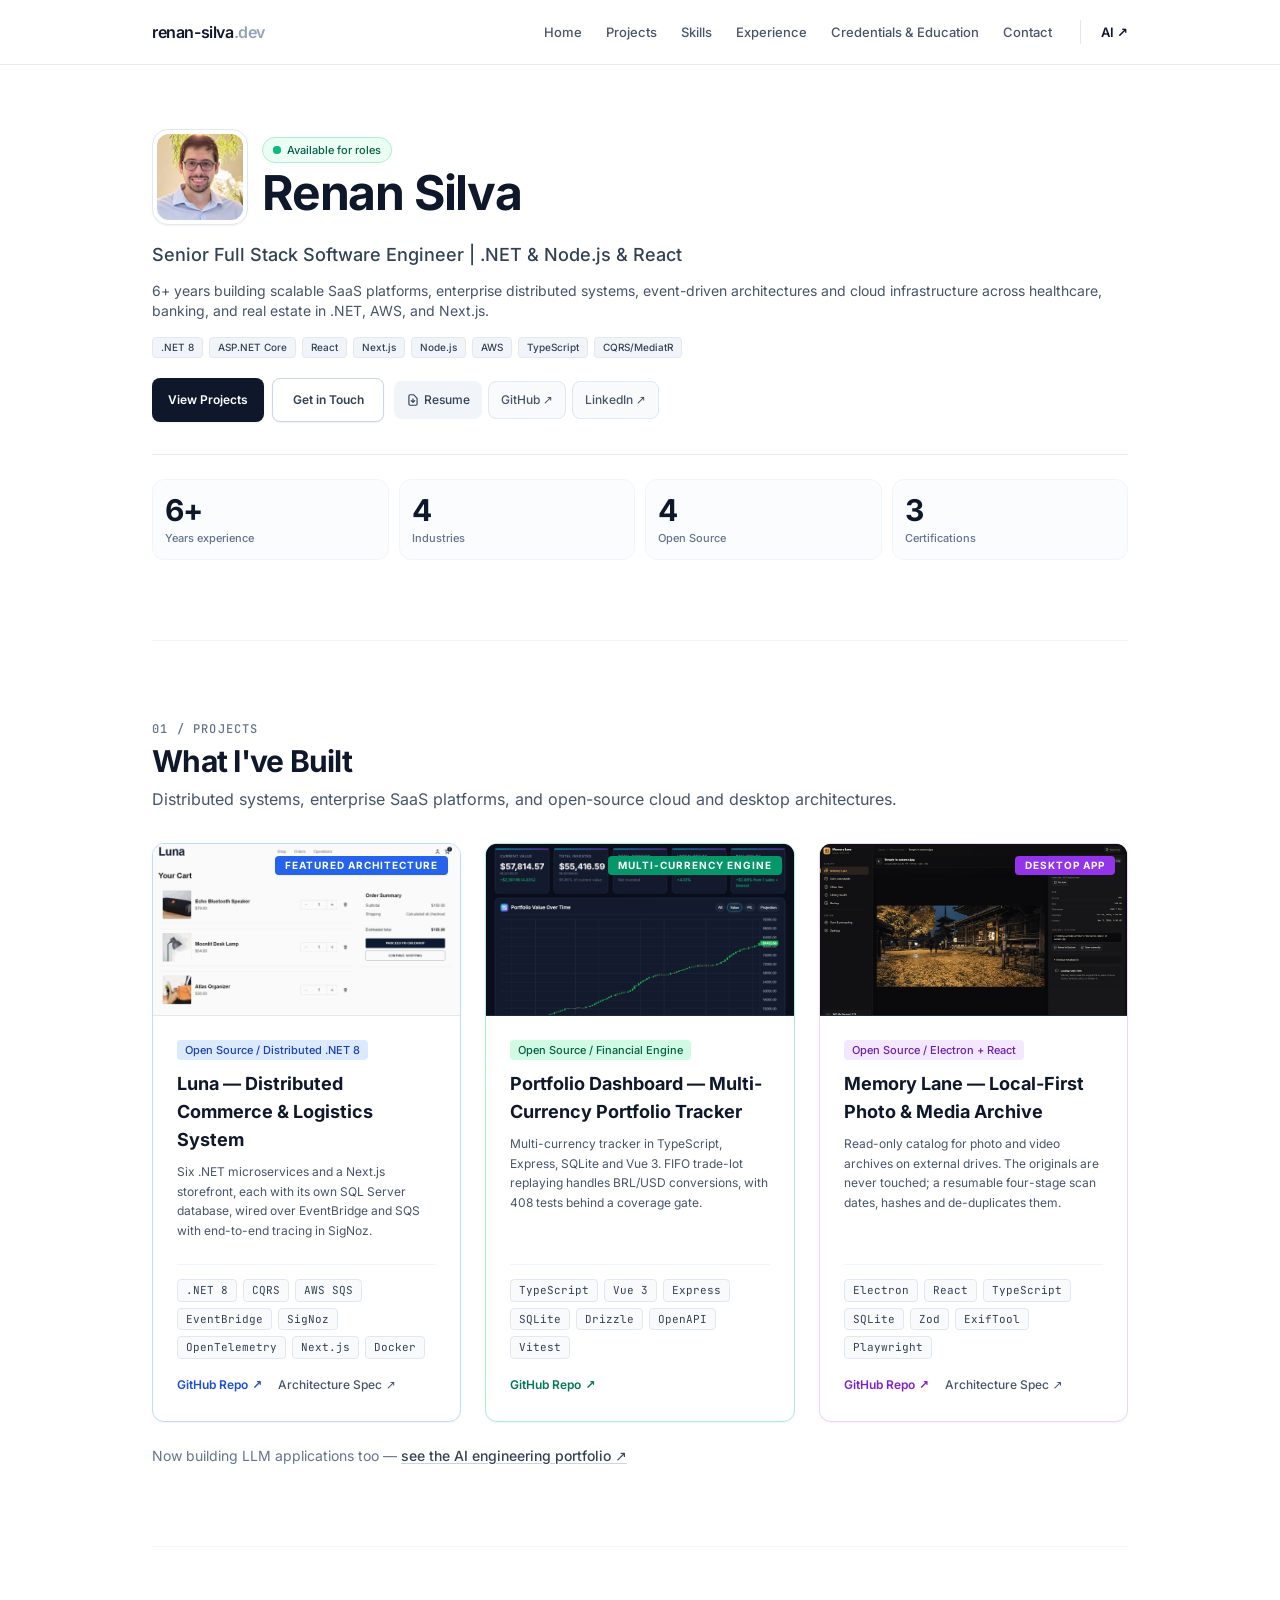
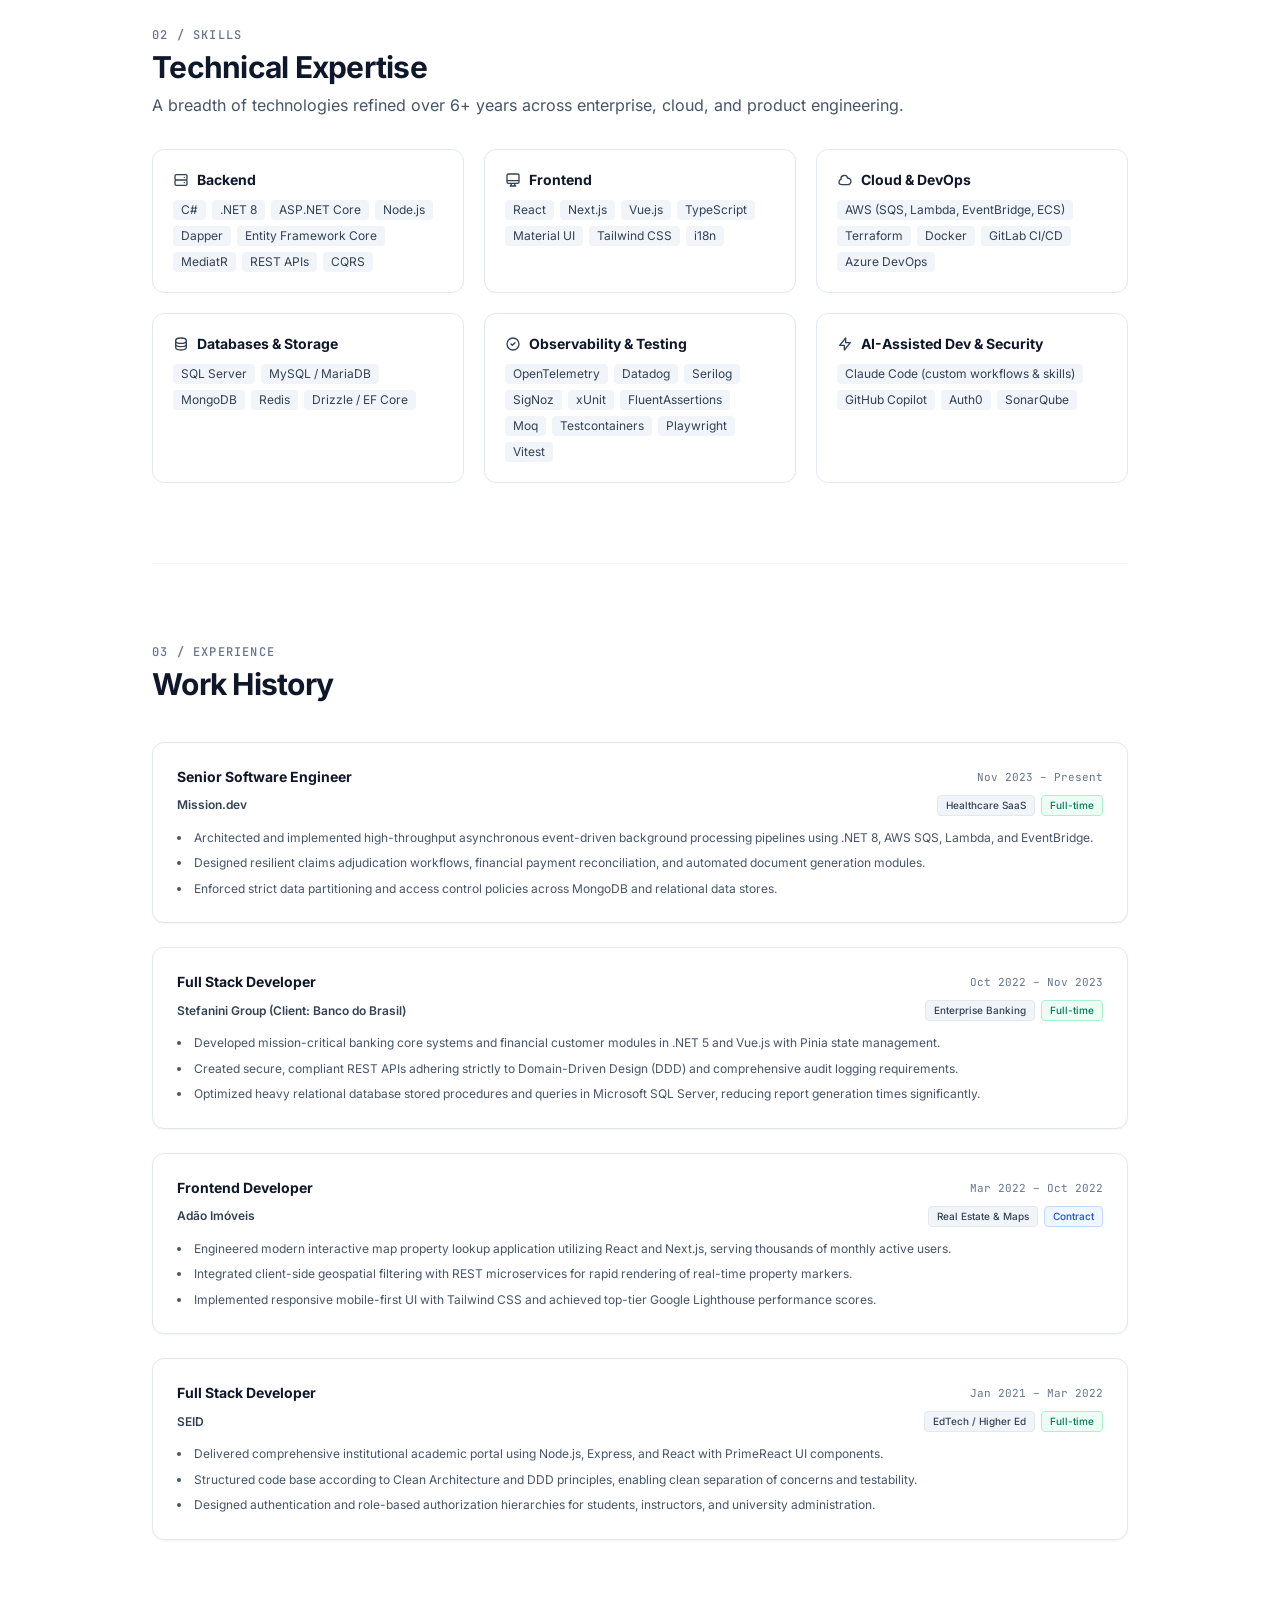
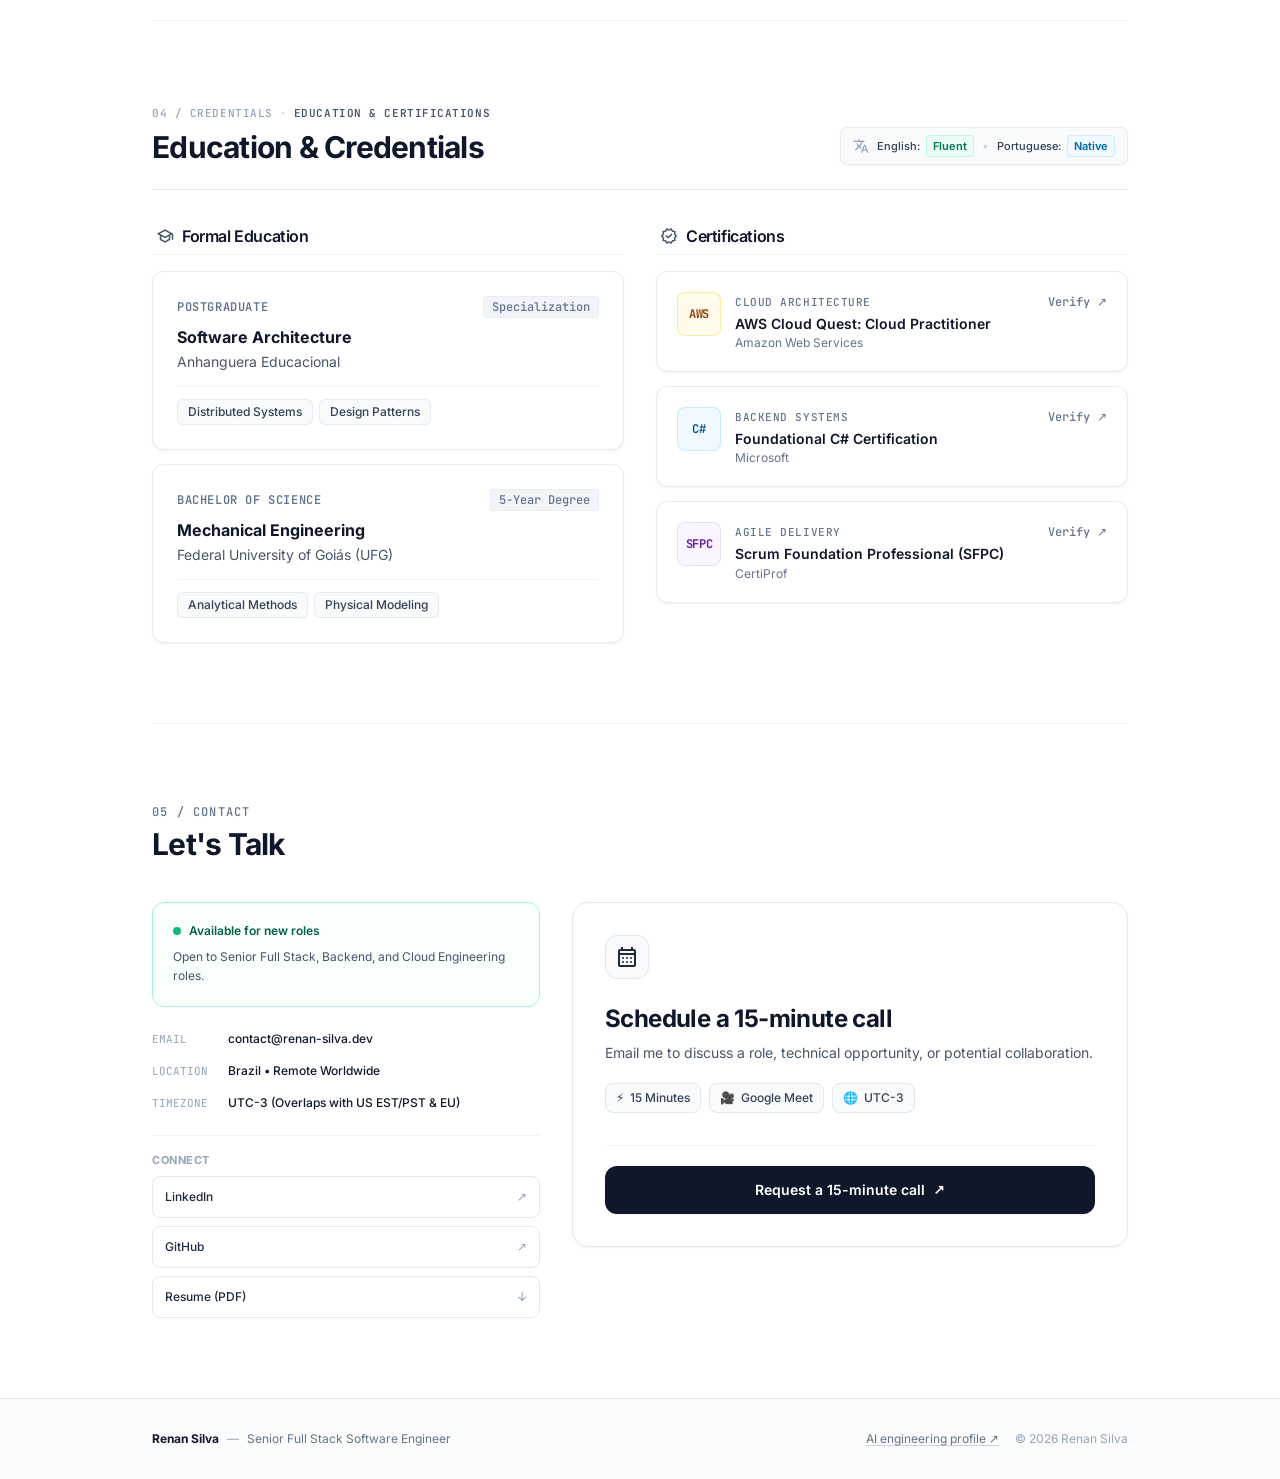
==== commit 43597dcd: "Add Memory Lane to the projects grid and tighten the page copy" ====
--- a/index.html
+++ b/index.html
@@ -25,10 +25,10 @@
   }
 </script>
 <title>Renan Silva — Senior Full Stack Software Engineer | .NET &amp; Node.js &amp; React</title>
-<meta name="description" content="Senior full stack engineer with 6+ years across healthcare SaaS, enterprise banking, real estate and higher education. Two open source projects: a distributed commerce platform on .NET 8 and a portfolio tracker on Node.js.">
+<meta name="description" content="Senior full stack engineer with 6+ years across healthcare SaaS, enterprise banking, real estate and higher education. Three open source projects: a distributed commerce platform on .NET 8, a portfolio tracker on Node.js, and a local-first media archive for Windows.">
 <!-- Tailwind is compiled from src/input.css into assets/output.css. Do not edit the generated file. -->
 <link href="assets/fonts/inter-latin.woff2" as="font" type="font/woff2" rel="preload" crossorigin>
-<link href="assets/output.css" rel="stylesheet">
+<link href="assets/output.css?v=e6c4d4d6" rel="stylesheet">
 </head>
 <body class="bg-white text-slate-900 selection:bg-slate-900 selection:text-white">
 <!-- BEGIN: MainHeader -->
@@ -37,7 +37,7 @@
 <!-- BEGIN: MainContent -->
 <main class="max-w-5xl mx-auto px-4 sm:px-6 divide-y divide-slate-100">
 <!-- BEGIN: HeroSection -->
-<section class="pt-12 sm:pt-16 pb-14 sm:pb-20" id="hero"><div class="w-full flex flex-col items-start"><div class="flex flex-col sm:flex-row items-start sm:items-center gap-4 mb-4 w-full"><div class="flex items-center gap-3.5 w-full"><div class="w-20 h-20 sm:w-24 sm:h-24 rounded-2xl p-1 bg-white border border-slate-200 shadow-sm shrink-0"><div class="relative overflow-hidden rounded-xl bg-slate-100 w-full h-full"><img alt="Renan Silva" class="w-full h-full object-cover object-center" decoding="async" height="96" src="assets/portrait.jpg" width="96"></div></div><div class="flex flex-col"><div class="inline-flex items-center gap-1.5 px-2.5 py-1 rounded-full bg-emerald-50 border border-emerald-200 text-emerald-800 text-[11px] font-medium w-fit mb-1.5"><span class="relative flex h-2 w-2"><span class="animate-ping absolute inline-flex h-full w-full rounded-full bg-emerald-400 opacity-75"></span><span class="relative inline-flex rounded-full h-2 w-2 bg-emerald-500"></span></span>Available for roles</div><h1 class="text-3xl sm:text-5xl font-extrabold tracking-tight text-slate-900 leading-tight">Renan Silva</h1></div></div></div><p class="text-sm sm:text-lg font-medium text-slate-700 leading-snug">Senior Full Stack Software Engineer | .NET &amp; Node.js &amp; React</p><p class="mt-3 text-xs sm:text-sm text-slate-600 leading-relaxed">6+ years building scalable SaaS platforms, enterprise distributed systems, event-driven architectures and cloud infrastructure across healthcare, banking, and real estate in .NET, AWS, and Next.js.</p><div aria-label="Primary Tech Stack" class="mt-4 flex flex-wrap gap-1.5 w-full"><span class="px-2 py-0.5 rounded text-[10px] font-medium bg-slate-100 text-slate-700 border border-slate-200">.NET 8</span><span class="px-2 py-0.5 rounded text-[10px] font-medium bg-slate-100 text-slate-700 border border-slate-200">ASP.NET Core</span><span class="px-2 py-0.5 rounded text-[10px] font-medium bg-slate-100 text-slate-700 border border-slate-200">React</span><span class="px-2 py-0.5 rounded text-[10px] font-medium bg-slate-100 text-slate-700 border border-slate-200">Next.js</span><span class="px-2 py-0.5 rounded text-[10px] font-medium bg-slate-100 text-slate-700 border border-slate-200">Node.js</span><span class="px-2 py-0.5 rounded text-[10px] font-medium bg-slate-100 text-slate-700 border border-slate-200">AWS</span><span class="px-2 py-0.5 rounded text-[10px] font-medium bg-slate-100 text-slate-700 border border-slate-200">TypeScript</span><span class="px-2 py-0.5 rounded text-[10px] font-medium bg-slate-100 text-slate-700 border border-slate-200">CQRS/MediatR</span></div><div class="mt-5 flex flex-col sm:flex-row items-stretch sm:items-center gap-2.5 w-full"><div class="grid grid-cols-2 gap-2 w-full sm:w-auto"><a class="justify-center inline-flex items-center px-4 py-2.5 text-xs font-semibold text-white bg-slate-900 hover:bg-slate-800 rounded-lg transition-colors shadow-sm min-h-[44px]" href="#projects">View Projects</a><a class="justify-center inline-flex items-center px-4 py-2.5 text-xs font-semibold text-slate-700 bg-white border border-slate-300 hover:bg-slate-50 rounded-lg transition-colors shadow-sm min-h-[44px]" href="#contact">Get in Touch</a></div><div class="flex items-center justify-between sm:justify-start gap-1.5 w-full sm:w-auto pt-1 sm:pt-0"><a class="flex-1 sm:flex-none justify-center inline-flex items-center px-3 py-2 text-xs font-medium text-slate-700 bg-slate-100 hover:bg-slate-200 rounded-lg transition-colors min-h-[38px]" download type="application/pdf" href="assets/Renan_Silva_Resume.pdf"><svg class="w-3.5 h-3.5 mr-1" fill="none" stroke="currentColor" viewBox="0 0 24 24"><path d="M12 10v6m0 0l-3-3m3 3l3-3m2 8H7a2 2 0 01-2-2V5a2 2 0 012-2h5.586a1 1 0 01.707.293l5.414 5.414a1 1 0 01.293.707V19a2 2 0 01-2 2z" stroke-linecap="round" stroke-linejoin="round" stroke-width="2"></path></svg>Resume</a><a class="flex-1 sm:flex-none inline-flex items-center justify-center px-3 py-2 text-xs font-medium text-slate-600 bg-slate-50 hover:bg-slate-100 rounded-lg border border-slate-200 hover:text-slate-900 transition-colors min-h-[38px]" href="https://github.com/renanmoraisdasilva" rel="noopener noreferrer" target="_blank">GitHub ↗</a><a class="flex-1 sm:flex-none inline-flex items-center justify-center px-3 py-2 text-xs font-medium text-slate-600 bg-slate-50 hover:bg-slate-100 rounded-lg border border-slate-200 hover:text-slate-900 transition-colors min-h-[38px]" href="https://www.linkedin.com/in/renan-da-silva" rel="noopener noreferrer" target="_blank">LinkedIn ↗</a></div></div><div class="mt-8 grid grid-cols-2 sm:grid-cols-4 gap-2.5 pt-6 border-t border-slate-200/80 w-full"><div class="p-3 bg-slate-50/50 rounded-xl border border-slate-100"><div class="text-2xl sm:text-3xl font-bold tracking-tight text-slate-900">6+</div><div class="text-[11px] text-slate-500 font-medium mt-0.5">Years experience</div></div><div class="p-3 bg-slate-50/50 rounded-xl border border-slate-100"><div class="text-2xl sm:text-3xl font-bold tracking-tight text-slate-900">4</div><div class="text-[11px] text-slate-500 font-medium mt-0.5">Industries</div></div><div class="p-3 bg-slate-50/50 rounded-xl border border-slate-100"><div class="text-2xl sm:text-3xl font-bold tracking-tight text-slate-900">2</div><div class="text-[11px] text-slate-500 font-medium mt-0.5">Open Source</div></div><div class="p-3 bg-slate-50/50 rounded-xl border border-slate-100"><div class="text-2xl sm:text-3xl font-bold tracking-tight text-slate-900">3</div><div class="text-[11px] text-slate-500 font-medium mt-0.5">Certifications</div></div></div></div><div class="mt-8 pt-5 border-t border-slate-100 flex flex-col gap-2.5 w-full"><div class="w-full flex items-center justify-between"><span class="text-slate-400 text-xs font-medium">Industries &amp; Domains</span><span class="text-[10px] font-mono text-slate-400">6+ YRS</span></div><div class="flex flex-wrap gap-1.5 w-full"><span class="px-2 py-1 rounded-md bg-slate-50 border border-slate-200 text-slate-700 text-[11px] font-medium">Healthcare SaaS</span><span class="px-2 py-1 rounded-md bg-slate-50 border border-slate-200 text-slate-700 text-[11px] font-medium">Enterprise Banking</span><span class="px-2 py-1 rounded-md bg-slate-50 border border-slate-200 text-slate-700 text-[11px] font-medium">Real Estate &amp; Maps</span><span class="px-2 py-1 rounded-md bg-slate-50 border border-slate-200 text-slate-700 text-[11px] font-medium">EdTech / Higher Ed</span></div></div></section>
+<section class="pt-12 sm:pt-16 pb-14 sm:pb-20" id="hero"><div class="w-full flex flex-col items-start"><div class="flex flex-col sm:flex-row items-start sm:items-center gap-4 mb-4 w-full"><div class="flex items-center gap-3.5 w-full"><div class="w-20 h-20 sm:w-24 sm:h-24 rounded-2xl p-1 bg-white border border-slate-200 shadow-sm shrink-0"><div class="relative overflow-hidden rounded-xl bg-slate-100 w-full h-full"><img alt="Renan Silva" class="w-full h-full object-cover object-center" decoding="async" height="96" src="assets/portrait.jpg" width="96"></div></div><div class="flex flex-col"><div class="inline-flex items-center gap-1.5 px-2.5 py-1 rounded-full bg-emerald-50 border border-emerald-200 text-emerald-800 text-[11px] font-medium w-fit mb-1.5"><span class="relative flex h-2 w-2"><span class="animate-ping absolute inline-flex h-full w-full rounded-full bg-emerald-400 opacity-75"></span><span class="relative inline-flex rounded-full h-2 w-2 bg-emerald-500"></span></span>Available for roles</div><h1 class="text-3xl sm:text-5xl font-extrabold tracking-tight text-slate-900 leading-tight">Renan Silva</h1></div></div></div><p class="text-sm sm:text-lg font-medium text-slate-700 leading-snug">Senior Full Stack Software Engineer | .NET &amp; Node.js &amp; React</p><p class="mt-3 text-xs sm:text-sm text-slate-600 leading-relaxed">6+ years building scalable SaaS platforms, enterprise distributed systems, event-driven architectures and cloud infrastructure across healthcare, banking, and real estate in .NET, AWS, and Next.js.</p><div aria-label="Primary Tech Stack" class="mt-4 flex flex-wrap gap-1.5 w-full"><span class="px-2 py-0.5 rounded text-[10px] font-medium bg-slate-100 text-slate-700 border border-slate-200">.NET 8</span><span class="px-2 py-0.5 rounded text-[10px] font-medium bg-slate-100 text-slate-700 border border-slate-200">ASP.NET Core</span><span class="px-2 py-0.5 rounded text-[10px] font-medium bg-slate-100 text-slate-700 border border-slate-200">React</span><span class="px-2 py-0.5 rounded text-[10px] font-medium bg-slate-100 text-slate-700 border border-slate-200">Next.js</span><span class="px-2 py-0.5 rounded text-[10px] font-medium bg-slate-100 text-slate-700 border border-slate-200">Node.js</span><span class="px-2 py-0.5 rounded text-[10px] font-medium bg-slate-100 text-slate-700 border border-slate-200">AWS</span><span class="px-2 py-0.5 rounded text-[10px] font-medium bg-slate-100 text-slate-700 border border-slate-200">TypeScript</span><span class="px-2 py-0.5 rounded text-[10px] font-medium bg-slate-100 text-slate-700 border border-slate-200">CQRS/MediatR</span></div><div class="mt-5 flex flex-col sm:flex-row items-stretch sm:items-center gap-2.5 w-full"><div class="grid grid-cols-2 gap-2 w-full sm:w-auto"><a class="justify-center inline-flex items-center px-4 py-2.5 text-xs font-semibold text-white bg-slate-900 hover:bg-slate-800 rounded-lg transition-colors shadow-sm min-h-[44px]" href="#projects">View Projects</a><a class="justify-center inline-flex items-center px-4 py-2.5 text-xs font-semibold text-slate-700 bg-white border border-slate-300 hover:bg-slate-50 rounded-lg transition-colors shadow-sm min-h-[44px]" href="#contact">Get in Touch</a></div><div class="flex items-center justify-between sm:justify-start gap-1.5 w-full sm:w-auto pt-1 sm:pt-0"><a class="flex-1 sm:flex-none justify-center inline-flex items-center px-3 py-2 text-xs font-medium text-slate-700 bg-slate-100 hover:bg-slate-200 rounded-lg transition-colors min-h-[38px]" download type="application/pdf" href="assets/Renan_Silva_Resume.pdf"><svg class="w-3.5 h-3.5 mr-1" fill="none" stroke="currentColor" viewBox="0 0 24 24"><path d="M12 10v6m0 0l-3-3m3 3l3-3m2 8H7a2 2 0 01-2-2V5a2 2 0 012-2h5.586a1 1 0 01.707.293l5.414 5.414a1 1 0 01.293.707V19a2 2 0 01-2 2z" stroke-linecap="round" stroke-linejoin="round" stroke-width="2"></path></svg>Resume</a><a class="flex-1 sm:flex-none inline-flex items-center justify-center px-3 py-2 text-xs font-medium text-slate-600 bg-slate-50 hover:bg-slate-100 rounded-lg border border-slate-200 hover:text-slate-900 transition-colors min-h-[38px]" href="https://github.com/renanmoraisdasilva" rel="noopener noreferrer" target="_blank">GitHub ↗</a><a class="flex-1 sm:flex-none inline-flex items-center justify-center px-3 py-2 text-xs font-medium text-slate-600 bg-slate-50 hover:bg-slate-100 rounded-lg border border-slate-200 hover:text-slate-900 transition-colors min-h-[38px]" href="https://www.linkedin.com/in/renan-da-silva" rel="noopener noreferrer" target="_blank">LinkedIn ↗</a></div></div><div class="mt-8 grid grid-cols-2 sm:grid-cols-4 gap-2.5 pt-6 border-t border-slate-200/80 w-full"><div class="p-3 bg-slate-50/50 rounded-xl border border-slate-100"><div class="text-2xl sm:text-3xl font-bold tracking-tight text-slate-900">6+</div><div class="text-[11px] text-slate-500 font-medium mt-0.5">Years experience</div></div><div class="p-3 bg-slate-50/50 rounded-xl border border-slate-100"><div class="text-2xl sm:text-3xl font-bold tracking-tight text-slate-900">4</div><div class="text-[11px] text-slate-500 font-medium mt-0.5">Industries</div></div><div class="p-3 bg-slate-50/50 rounded-xl border border-slate-100"><div class="text-2xl sm:text-3xl font-bold tracking-tight text-slate-900">4</div><div class="text-[11px] text-slate-500 font-medium mt-0.5">Open Source</div></div><div class="p-3 bg-slate-50/50 rounded-xl border border-slate-100"><div class="text-2xl sm:text-3xl font-bold tracking-tight text-slate-900">3</div><div class="text-[11px] text-slate-500 font-medium mt-0.5">Certifications</div></div></div></div></section>
 <!-- END: HeroSection -->
 <!-- BEGIN: ProjectsSection -->
 <section class="py-14 sm:py-20" id="projects">
@@ -46,10 +46,7 @@
 <div class="text-xs font-mono font-medium text-slate-500 uppercase tracking-widest mb-1.5">01 / projects</div>
 <h2 class="text-3xl font-bold tracking-tight text-slate-900">What I've Built</h2>
 <p class="mt-2 text-sm sm:text-base text-slate-600">
-          Distributed systems, enterprise SaaS platforms, and open-source cloud architectures.
-        </p>
-<p class="mt-1.5 text-xs sm:text-sm text-slate-500">
-          Now building LLM applications too — <a class="font-medium text-slate-700 underline decoration-slate-300 underline-offset-2 hover:text-slate-900 hover:decoration-slate-500 transition-colors" href="ai/">see the AI engineering portfolio <span aria-hidden="true">↗</span></a>
+          Distributed systems, enterprise SaaS platforms, and open-source cloud and desktop architectures.
         </p>
 </div>
 <!-- Projects Grid -->
@@ -59,7 +56,10 @@
      Architecture Spec to the phase 1 architecture document in that repo.
      The hero button and the contact list still point at the profile, which is
      correct: they are not about one project. -->
-<div class="grid grid-cols-1 md:grid-cols-2 gap-6"><!-- Card 1: Luna Distributed Commerce & Logistics --><article class="rounded-xl border border-blue-200 bg-white hover:border-blue-400 transition-all duration-200 flex flex-col justify-between shadow-sm overflow-hidden group"><div><div class="relative bg-slate-100 border-b border-slate-200 overflow-hidden aspect-[16/9]"><a class="block focus:outline-none focus-visible:ring-2 focus-visible:ring-blue-500 focus-visible:ring-offset-2" href="https://github.com/renanmoraisdasilva/luna" rel="noopener noreferrer" target="_blank"><img alt="Luna demo: storefront and Luna Ops shipment console" class="w-full h-full object-cover object-top group-hover:scale-[1.02] transition-transform duration-300" decoding="async" height="458" src="assets/luna-demo.gif" width="680"></a><div class="absolute top-3 right-3 bg-blue-600 text-white text-[10px] uppercase tracking-widest font-bold px-2.5 py-0.5 rounded shadow-sm">Featured Architecture</div></div><div class="p-4 sm:p-6"><div class="flex items-center justify-between text-xs mb-2.5"><span class="inline-flex items-center px-2 py-0.5 rounded font-medium bg-blue-100 text-blue-800 text-[11px]">Open Source / Distributed .NET 8</span></div><h3 class="text-base sm:text-lg font-bold text-slate-900 group-hover:text-blue-600 transition-colors leading-snug"><a class="focus:outline-none focus-visible:ring-2 focus-visible:ring-blue-500" href="https://github.com/renanmoraisdasilva/luna" rel="noopener noreferrer" target="_blank">Luna — Distributed Commerce &amp; Logistics System</a></h3><p class="mt-2 text-xs text-slate-600 leading-relaxed">Six microservices + Next.js storefront each with independent SQL Server database communicating over EventBridge &amp; SQS. Features Luna Ops console for warehouse staff driving fulfillment and shipment lifecycle, with end-to-end distributed tracing via OpenTelemetry &amp; SigNoz.</p></div></div><div class="px-4 pb-4 sm:px-6 sm:pb-6 pt-0"><div class="pt-3.5 border-t border-slate-100"><div class="flex flex-wrap gap-1.5 mb-3.5"><span class="px-2 py-0.5 text-[11px] font-mono bg-slate-50 text-slate-700 rounded border border-slate-200">.NET 8</span><span class="px-2 py-0.5 text-[11px] font-mono bg-slate-50 text-slate-700 rounded border border-slate-200">CQRS</span><span class="px-2 py-0.5 text-[11px] font-mono bg-slate-50 text-slate-700 rounded border border-slate-200">AWS SQS</span><span class="px-2 py-0.5 text-[11px] font-mono bg-slate-50 text-slate-700 rounded border border-slate-200">EventBridge</span><span class="px-2 py-0.5 text-[11px] font-mono bg-slate-50 text-slate-700 rounded border border-slate-200">SigNoz</span><span class="px-2 py-0.5 text-[11px] font-mono bg-slate-50 text-slate-700 rounded border border-slate-200">OpenTelemetry</span><span class="px-2 py-0.5 text-[11px] font-mono bg-slate-50 text-slate-700 rounded border border-slate-200">Next.js</span><span class="px-2 py-0.5 text-[11px] font-mono bg-slate-50 text-slate-700 rounded border border-slate-200">Docker</span></div><div class="flex items-center gap-4 text-xs font-medium"><a class="text-blue-700 hover:text-blue-900 inline-flex items-center gap-1 font-semibold py-1" href="https://github.com/renanmoraisdasilva/luna" rel="noopener noreferrer" target="_blank">GitHub Repo <span aria-hidden="true" class="">↗</span></a><a class="text-slate-600 hover:text-slate-900 inline-flex items-center gap-1 py-1" href="https://github.com/renanmoraisdasilva/luna/blob/main/documentation/architecture.md" rel="noopener noreferrer" target="_blank">Architecture Spec <span aria-hidden="true" class="">↗</span></a></div></div></div></article><!-- Card 2: Portfolio Dashboard --><article class="rounded-xl border border-emerald-200 bg-white hover:border-emerald-400 transition-all duration-200 flex flex-col justify-between shadow-sm overflow-hidden group"><div><div class="relative bg-slate-900 border-b border-slate-800 overflow-hidden aspect-[16/9]"><a class="block focus:outline-none focus-visible:ring-2 focus-visible:ring-emerald-500 focus-visible:ring-offset-2" href="https://github.com/renanmoraisdasilva/portfolio-dashboard" rel="noopener noreferrer" target="_blank"><img alt="Portfolio Dashboard demo: live value over time, metrics and asset allocation" class="w-full h-full object-cover object-top group-hover:scale-[1.02] transition-transform duration-300" decoding="async" height="522" src="assets/portfolio-demo.gif" width="680"></a><div class="absolute top-3 right-3 bg-emerald-600 text-white text-[10px] uppercase tracking-widest font-bold px-2.5 py-0.5 rounded shadow-sm">Open Source</div></div><div class="p-4 sm:p-6"><div class="flex items-center justify-between text-xs mb-2.5"><span class="inline-flex items-center px-2 py-0.5 rounded font-medium bg-emerald-100 text-emerald-800 text-[11px]">Open Source / Financial Engine</span></div><h3 class="text-base sm:text-lg font-bold text-slate-900 group-hover:text-emerald-700 transition-colors leading-snug"><a class="focus:outline-none focus-visible:ring-2 focus-visible:ring-emerald-500" href="https://github.com/renanmoraisdasilva/portfolio-dashboard" rel="noopener noreferrer" target="_blank">Portfolio Dashboard — Multi-Currency Portfolio Tracker</a></h3><p class="mt-2 text-xs text-slate-600 leading-relaxed">Multi-currency portfolio tracker in TypeScript with Express &amp; SQLite (Drizzle ORM) + Vue 3/Vite. Solves single-source FX currency conversions (BRL/USD FIFO trade lot replaying). Features OpenAPI contracts with generated types, 408 tests with 80% coverage gate, 5-job CI matrix, and automated secret scanning.</p></div></div><div class="px-4 pb-4 sm:px-6 sm:pb-6 pt-0"><div class="pt-3.5 border-t border-slate-100"><div class="flex flex-wrap gap-1.5 mb-3.5"><span class="px-2 py-0.5 text-[11px] font-mono bg-slate-50 text-slate-700 rounded border border-slate-200">TypeScript</span><span class="px-2 py-0.5 text-[11px] font-mono bg-slate-50 text-slate-700 rounded border border-slate-200">Vue 3</span><span class="px-2 py-0.5 text-[11px] font-mono bg-slate-50 text-slate-700 rounded border border-slate-200">Express</span><span class="px-2 py-0.5 text-[11px] font-mono bg-slate-50 text-slate-700 rounded border border-slate-200">SQLite</span><span class="px-2 py-0.5 text-[11px] font-mono bg-slate-50 text-slate-700 rounded border border-slate-200">Drizzle</span><span class="px-2 py-0.5 text-[11px] font-mono bg-slate-50 text-slate-700 rounded border border-slate-200">OpenAPI</span><span class="px-2 py-0.5 text-[11px] font-mono bg-slate-50 text-slate-700 rounded border border-slate-200">Vitest</span></div><div class="flex items-center gap-4 text-xs font-medium"><a class="text-emerald-700 hover:text-emerald-900 inline-flex items-center gap-1 font-semibold py-1" href="https://github.com/renanmoraisdasilva/portfolio-dashboard" rel="noopener noreferrer" target="_blank">GitHub Repo <span aria-hidden="true" class="">↗</span></a></div></div></div></article></div>
+<div class="grid grid-cols-1 md:grid-cols-2 lg:grid-cols-3 gap-6"><!-- Card 1: Luna Distributed Commerce & Logistics --><article class="rounded-xl border border-blue-200 bg-white hover:border-blue-400 transition-all duration-200 flex flex-col justify-between shadow-sm overflow-hidden group"><div><div class="relative bg-slate-100 border-b border-slate-200 overflow-hidden aspect-[16/9]"><a class="block focus:outline-none focus-visible:ring-2 focus-visible:ring-blue-500 focus-visible:ring-offset-2" href="https://github.com/renanmoraisdasilva/luna" rel="noopener noreferrer" target="_blank"><img alt="Luna demo: storefront and Luna Ops shipment console" class="w-full h-full object-cover object-top group-hover:scale-[1.02] transition-transform duration-300" decoding="async" height="458" src="assets/luna-demo.gif" width="680"></a><div class="absolute top-3 right-3 bg-blue-600 text-white text-[10px] uppercase tracking-widest font-bold px-2.5 py-0.5 rounded shadow-sm">Featured Architecture</div></div><div class="p-4 sm:p-6"><div class="flex items-center justify-between text-xs mb-2.5"><span class="inline-flex items-center px-2 py-0.5 rounded font-medium bg-blue-100 text-blue-800 text-[11px]">Open Source / Distributed .NET 8</span></div><h3 class="text-base sm:text-lg font-bold text-slate-900 group-hover:text-blue-600 transition-colors leading-snug"><a class="focus:outline-none focus-visible:ring-2 focus-visible:ring-blue-500" href="https://github.com/renanmoraisdasilva/luna" rel="noopener noreferrer" target="_blank">Luna — Distributed Commerce &amp; Logistics System</a></h3><p class="mt-2 text-xs text-slate-600 leading-relaxed">Six .NET microservices and a Next.js storefront, each with its own SQL Server database, wired over EventBridge and SQS with end-to-end tracing in SigNoz.</p></div></div><div class="px-4 pb-4 sm:px-6 sm:pb-6 pt-0"><div class="pt-3.5 border-t border-slate-100"><div class="flex flex-wrap gap-1.5 mb-3.5"><span class="px-2 py-0.5 text-[11px] font-mono bg-slate-50 text-slate-700 rounded border border-slate-200">.NET 8</span><span class="px-2 py-0.5 text-[11px] font-mono bg-slate-50 text-slate-700 rounded border border-slate-200">CQRS</span><span class="px-2 py-0.5 text-[11px] font-mono bg-slate-50 text-slate-700 rounded border border-slate-200">AWS SQS</span><span class="px-2 py-0.5 text-[11px] font-mono bg-slate-50 text-slate-700 rounded border border-slate-200">EventBridge</span><span class="px-2 py-0.5 text-[11px] font-mono bg-slate-50 text-slate-700 rounded border border-slate-200">SigNoz</span><span class="px-2 py-0.5 text-[11px] font-mono bg-slate-50 text-slate-700 rounded border border-slate-200">OpenTelemetry</span><span class="px-2 py-0.5 text-[11px] font-mono bg-slate-50 text-slate-700 rounded border border-slate-200">Next.js</span><span class="px-2 py-0.5 text-[11px] font-mono bg-slate-50 text-slate-700 rounded border border-slate-200">Docker</span></div><div class="flex items-center gap-4 text-xs font-medium"><a class="text-blue-700 hover:text-blue-900 inline-flex items-center gap-1 font-semibold py-1" href="https://github.com/renanmoraisdasilva/luna" rel="noopener noreferrer" target="_blank">GitHub Repo <span aria-hidden="true" class="">↗</span></a><a class="text-slate-600 hover:text-slate-900 inline-flex items-center gap-1 py-1" href="https://github.com/renanmoraisdasilva/luna/blob/main/documentation/architecture.md" rel="noopener noreferrer" target="_blank">Architecture Spec <span aria-hidden="true" class="">↗</span></a></div></div></div></article><!-- Card 2: Portfolio Dashboard --><article class="rounded-xl border border-emerald-200 bg-white hover:border-emerald-400 transition-all duration-200 flex flex-col justify-between shadow-sm overflow-hidden group"><div><div class="relative bg-slate-900 border-b border-slate-800 overflow-hidden aspect-[16/9]"><a class="block focus:outline-none focus-visible:ring-2 focus-visible:ring-emerald-500 focus-visible:ring-offset-2" href="https://github.com/renanmoraisdasilva/portfolio-dashboard" rel="noopener noreferrer" target="_blank"><img alt="Portfolio Dashboard demo: live value over time, metrics and asset allocation" class="w-full h-full object-cover object-top group-hover:scale-[1.02] transition-transform duration-300" decoding="async" height="522" src="assets/portfolio-demo.gif" width="680"></a><div class="absolute top-3 right-3 bg-emerald-600 text-white text-[10px] uppercase tracking-widest font-bold px-2.5 py-0.5 rounded shadow-sm">Multi-Currency Engine</div></div><div class="p-4 sm:p-6"><div class="flex items-center justify-between text-xs mb-2.5"><span class="inline-flex items-center px-2 py-0.5 rounded font-medium bg-emerald-100 text-emerald-800 text-[11px]">Open Source / Financial Engine</span></div><h3 class="text-base sm:text-lg font-bold text-slate-900 group-hover:text-emerald-700 transition-colors leading-snug"><a class="focus:outline-none focus-visible:ring-2 focus-visible:ring-emerald-500" href="https://github.com/renanmoraisdasilva/portfolio-dashboard" rel="noopener noreferrer" target="_blank">Portfolio Dashboard — Multi-Currency Portfolio Tracker</a></h3><p class="mt-2 text-xs text-slate-600 leading-relaxed">Multi-currency tracker in TypeScript, Express, SQLite and Vue 3. FIFO trade-lot replaying handles BRL/USD conversions, with 408 tests behind a coverage gate.</p></div></div><div class="px-4 pb-4 sm:px-6 sm:pb-6 pt-0"><div class="pt-3.5 border-t border-slate-100"><div class="flex flex-wrap gap-1.5 mb-3.5"><span class="px-2 py-0.5 text-[11px] font-mono bg-slate-50 text-slate-700 rounded border border-slate-200">TypeScript</span><span class="px-2 py-0.5 text-[11px] font-mono bg-slate-50 text-slate-700 rounded border border-slate-200">Vue 3</span><span class="px-2 py-0.5 text-[11px] font-mono bg-slate-50 text-slate-700 rounded border border-slate-200">Express</span><span class="px-2 py-0.5 text-[11px] font-mono bg-slate-50 text-slate-700 rounded border border-slate-200">SQLite</span><span class="px-2 py-0.5 text-[11px] font-mono bg-slate-50 text-slate-700 rounded border border-slate-200">Drizzle</span><span class="px-2 py-0.5 text-[11px] font-mono bg-slate-50 text-slate-700 rounded border border-slate-200">OpenAPI</span><span class="px-2 py-0.5 text-[11px] font-mono bg-slate-50 text-slate-700 rounded border border-slate-200">Vitest</span></div><div class="flex items-center gap-4 text-xs font-medium"><a class="text-emerald-700 hover:text-emerald-900 inline-flex items-center gap-1 font-semibold py-1" href="https://github.com/renanmoraisdasilva/portfolio-dashboard" rel="noopener noreferrer" target="_blank">GitHub Repo <span aria-hidden="true" class="">↗</span></a></div></div></div></article><!-- Card 3: Memory Lane --><article class="rounded-xl border border-purple-200 bg-white hover:border-purple-400 transition-all duration-200 flex flex-col justify-between shadow-sm overflow-hidden group"><div><div class="relative bg-slate-900 border-b border-slate-800 overflow-hidden aspect-[16/9]"><a class="block focus:outline-none focus-visible:ring-2 focus-visible:ring-purple-500 focus-visible:ring-offset-2" href="https://github.com/renanmoraisdasilva/memory-lane" rel="noopener noreferrer" target="_blank"><img alt="Memory Lane demo: timeline, media viewer, scan dashboard, library health and settings" class="w-full h-full object-cover object-top group-hover:scale-[1.02] transition-transform duration-300" decoding="async" height="625" loading="lazy" src="assets/memory-lane-demo.gif" width="1000"></a><div class="absolute top-3 right-3 bg-purple-600 text-white text-[10px] uppercase tracking-widest font-bold px-2.5 py-0.5 rounded shadow-sm">Desktop App</div></div><div class="p-4 sm:p-6"><div class="flex items-center justify-between text-xs mb-2.5"><span class="inline-flex items-center px-2 py-0.5 rounded font-medium bg-purple-100 text-purple-800 text-[11px]">Open Source / Electron + React</span></div><h3 class="text-base sm:text-lg font-bold text-slate-900 group-hover:text-purple-700 transition-colors leading-snug"><a class="focus:outline-none focus-visible:ring-2 focus-visible:ring-purple-500" href="https://github.com/renanmoraisdasilva/memory-lane" rel="noopener noreferrer" target="_blank">Memory Lane — Local-First Photo &amp; Media Archive</a></h3><p class="mt-2 text-xs text-slate-600 leading-relaxed">Read-only catalog for photo and video archives on external drives. The originals are never touched; a resumable four-stage scan dates, hashes and de-duplicates them.</p></div></div><div class="px-4 pb-4 sm:px-6 sm:pb-6 pt-0"><div class="pt-3.5 border-t border-slate-100"><div class="flex flex-wrap gap-1.5 mb-3.5"><span class="px-2 py-0.5 text-[11px] font-mono bg-slate-50 text-slate-700 rounded border border-slate-200">Electron</span><span class="px-2 py-0.5 text-[11px] font-mono bg-slate-50 text-slate-700 rounded border border-slate-200">React</span><span class="px-2 py-0.5 text-[11px] font-mono bg-slate-50 text-slate-700 rounded border border-slate-200">TypeScript</span><span class="px-2 py-0.5 text-[11px] font-mono bg-slate-50 text-slate-700 rounded border border-slate-200">SQLite</span><span class="px-2 py-0.5 text-[11px] font-mono bg-slate-50 text-slate-700 rounded border border-slate-200">Zod</span><span class="px-2 py-0.5 text-[11px] font-mono bg-slate-50 text-slate-700 rounded border border-slate-200">ExifTool</span><span class="px-2 py-0.5 text-[11px] font-mono bg-slate-50 text-slate-700 rounded border border-slate-200">Playwright</span></div><div class="flex flex-wrap items-center gap-x-4 gap-y-1 text-xs font-medium"><a class="text-purple-700 hover:text-purple-900 inline-flex items-center gap-1 font-semibold py-1" href="https://github.com/renanmoraisdasilva/memory-lane" rel="noopener noreferrer" target="_blank">GitHub Repo <span aria-hidden="true" class="">↗</span></a><a class="text-slate-600 hover:text-slate-900 inline-flex items-center gap-1 py-1" href="https://github.com/renanmoraisdasilva/memory-lane/blob/main/docs/product/scope-and-implementation.md" rel="noopener noreferrer" target="_blank">Architecture Spec <span aria-hidden="true" class="">↗</span></a></div></div></div></article></div>
+<p class="mt-6 text-xs sm:text-sm text-slate-500">
+          Now building LLM applications too — <a class="font-medium text-slate-700 underline decoration-slate-300 underline-offset-2 hover:text-slate-900 hover:decoration-slate-500 transition-colors" href="ai/">see the AI engineering portfolio <span aria-hidden="true">↗</span></a>
+        </p>
 </section>
 <!-- END: ProjectsSection -->
 <!-- BEGIN: SkillsSection -->
--- a/assets/output.css
+++ b/assets/output.css
@@ -1,3 +1,3 @@
-@font-face{font-display:swap;font-family:Inter;font-style:normal;font-weight:400 700;src:url(fonts/inter-latin.woff2) format("woff2")}@font-face{font-display:swap;font-family:JetBrains Mono;font-style:normal;font-weight:400 700;src:url(fonts/jetbrains-mono-latin.woff2) format("woff2")}@font-face{font-display:block;font-family:Material Symbols Outlined;font-style:normal;font-weight:100 700;src:url(fonts/material-symbols-outlined.woff2) format("woff2")}*,:after,:before{--tw-border-spacing-x:0;--tw-border-spacing-y:0;--tw-translate-x:0;--tw-translate-y:0;--tw-rotate:0;--tw-skew-x:0;--tw-skew-y:0;--tw-scale-x:1;--tw-scale-y:1;--tw-pan-x: ;--tw-pan-y: ;--tw-pinch-zoom: ;--tw-scroll-snap-strictness:proximity;--tw-gradient-from-position: ;--tw-gradient-via-position: ;--tw-gradient-to-position: ;--tw-ordinal: ;--tw-slashed-zero: ;--tw-numeric-figure: ;--tw-numeric-spacing: ;--tw-numeric-fraction: ;--tw-ring-inset: ;--tw-ring-offset-width:0px;--tw-ring-offset-color:#fff;--tw-ring-color:rgba(59,130,246,.5);--tw-ring-offset-shadow:0 0 #0000;--tw-ring-shadow:0 0 #0000;--tw-shadow:0 0 #0000;--tw-shadow-colored:0 0 #0000;--tw-blur: ;--tw-brightness: ;--tw-contrast: ;--tw-grayscale: ;--tw-hue-rotate: ;--tw-invert: ;--tw-saturate: ;--tw-sepia: ;--tw-drop-shadow: ;--tw-backdrop-blur: ;--tw-backdrop-brightness: ;--tw-backdrop-contrast: ;--tw-backdrop-grayscale: ;--tw-backdrop-hue-rotate: ;--tw-backdrop-invert: ;--tw-backdrop-opacity: ;--tw-backdrop-saturate: ;--tw-backdrop-sepia: ;--tw-contain-size: ;--tw-contain-layout: ;--tw-contain-paint: ;--tw-contain-style: }::backdrop{--tw-border-spacing-x:0;--tw-border-spacing-y:0;--tw-translate-x:0;--tw-translate-y:0;--tw-rotate:0;--tw-skew-x:0;--tw-skew-y:0;--tw-scale-x:1;--tw-scale-y:1;--tw-pan-x: ;--tw-pan-y: ;--tw-pinch-zoom: ;--tw-scroll-snap-strictness:proximity;--tw-gradient-from-position: ;--tw-gradient-via-position: ;--tw-gradient-to-position: ;--tw-ordinal: ;--tw-slashed-zero: ;--tw-numeric-figure: ;--tw-numeric-spacing: ;--tw-numeric-fraction: ;--tw-ring-inset: ;--tw-ring-offset-width:0px;--tw-ring-offset-color:#fff;--tw-ring-color:rgba(59,130,246,.5);--tw-ring-offset-shadow:0 0 #0000;--tw-ring-shadow:0 0 #0000;--tw-shadow:0 0 #0000;--tw-shadow-colored:0 0 #0000;--tw-blur: ;--tw-brightness: ;--tw-contrast: ;--tw-grayscale: ;--tw-hue-rotate: ;--tw-invert: ;--tw-saturate: ;--tw-sepia: ;--tw-drop-shadow: ;--tw-backdrop-blur: ;--tw-backdrop-brightness: ;--tw-backdrop-contrast: ;--tw-backdrop-grayscale: ;--tw-backdrop-hue-rotate: ;--tw-backdrop-invert: ;--tw-backdrop-opacity: ;--tw-backdrop-saturate: ;--tw-backdrop-sepia: ;--tw-contain-size: ;--tw-contain-layout: ;--tw-contain-paint: ;--tw-contain-style: }
-
-/*! tailwindcss v3.4.17 | MIT License | https://tailwindcss.com*/*,:after,:before{border:0 solid #e5e7eb;box-sizing:border-box}:after,:before{--tw-content:""}:host,html{line-height:1.5;-webkit-text-size-adjust:100%;font-family:Inter,system-ui,-apple-system,Segoe UI,Roboto,Helvetica Neue,Arial,sans-serif;font-feature-settings:normal;font-variation-settings:normal;-moz-tab-size:4;-o-tab-size:4;tab-size:4;-webkit-tap-highlight-color:transparent}body{line-height:inherit;margin:0}hr{border-top-width:1px;color:inherit;height:0}abbr:where([title]){-webkit-text-decoration:underline dotted;text-decoration:underline dotted}h1,h2,h3,h4,h5,h6{font-size:inherit;font-weight:inherit}a{color:inherit;text-decoration:inherit}b,strong{font-weight:bolder}code,kbd,pre,samp{font-family:JetBrains Mono,ui-monospace,SFMono-Regular,Menlo,Consolas,Liberation Mono,monospace;font-feature-settings:normal;font-size:1em;font-variation-settings:normal}small{font-size:80%}sub,sup{font-size:75%;line-height:0;position:relative;vertical-align:baseline}sub{bottom:-.25em}sup{top:-.5em}table{border-collapse:collapse;border-color:inherit;text-indent:0}button,input,optgroup,select,textarea{color:inherit;font-family:inherit;font-feature-settings:inherit;font-size:100%;font-variation-settings:inherit;font-weight:inherit;letter-spacing:inherit;line-height:inherit;margin:0;padding:0}button,select{text-transform:none}button,input:where([type=button]),input:where([type=reset]),input:where([type=submit]){-webkit-appearance:button;background-color:transparent;background-image:none}:-moz-focusring{outline:auto}:-moz-ui-invalid{box-shadow:none}progress{vertical-align:baseline}::-webkit-inner-spin-button,::-webkit-outer-spin-button{height:auto}[type=search]{-webkit-appearance:textfield;outline-offset:-2px}::-webkit-search-decoration{-webkit-appearance:none}::-webkit-file-upload-button{-webkit-appearance:button;font:inherit}summary{display:list-item}blockquote,dd,dl,figure,h1,h2,h3,h4,h5,h6,hr,p,pre{margin:0}fieldset{margin:0}fieldset,legend{padding:0}menu,ol,ul{list-style:none;margin:0;padding:0}dialog{padding:0}textarea{resize:vertical}input::-moz-placeholder,textarea::-moz-placeholder{color:#9ca3af;opacity:1}input::placeholder,textarea::placeholder{color:#9ca3af;opacity:1}[role=button],button{cursor:pointer}:disabled{cursor:default}audio,canvas,embed,iframe,img,object,svg,video{display:block;vertical-align:middle}img,video{height:auto;max-width:100%}[hidden]:where(:not([hidden=until-found])){display:none}html{scroll-padding-top:5rem}body{background-color:#fff;color:#0f172a;font-feature-settings:"cv02","cv03","cv04","cv11";-webkit-font-smoothing:antialiased}.material-symbols-outlined{display:inline-block;font-family:Material Symbols Outlined;font-size:24px;font-style:normal;font-weight:400;letter-spacing:normal;line-height:1;text-transform:none;white-space:nowrap;word-wrap:normal;direction:ltr;-webkit-font-feature-settings:"liga";-webkit-font-smoothing:antialiased}.absolute{position:absolute}.relative{position:relative}.sticky{position:sticky}.right-3{right:.75rem}.top-0{top:0}.top-3{top:.75rem}.z-50{z-index:50}.mx-auto{margin-left:auto;margin-right:auto}.mb-1{margin-bottom:.25rem}.mb-1\.5{margin-bottom:.375rem}.mb-10{margin-bottom:2.5rem}.mb-2{margin-bottom:.5rem}.mb-2\.5{margin-bottom:.625rem}.mb-3{margin-bottom:.75rem}.mb-3\.5{margin-bottom:.875rem}.mb-4{margin-bottom:1rem}.mb-5{margin-bottom:1.25rem}.mb-6{margin-bottom:1.5rem}.mb-8{margin-bottom:2rem}.ml-1{margin-left:.25rem}.mr-1{margin-right:.25rem}.mt-0\.5{margin-top:.125rem}.mt-1{margin-top:.25rem}.mt-1\.5{margin-top:.375rem}.mt-2{margin-top:.5rem}.mt-3{margin-top:.75rem}.mt-4{margin-top:1rem}.mt-5{margin-top:1.25rem}.mt-6{margin-top:1.5rem}.mt-8{margin-top:2rem}.block{display:block}.inline{display:inline}.flex{display:flex}.inline-flex{display:inline-flex}.grid{display:grid}.hidden{display:none}.aspect-\[16\/9\]{aspect-ratio:16/9}.h-10{height:2.5rem}.h-11{height:2.75rem}.h-14{height:3.5rem}.h-2{height:.5rem}.h-20{height:5rem}.h-3\.5{height:.875rem}.h-4{height:1rem}.h-full{height:100%}.min-h-\[38px\]{min-height:38px}.min-h-\[40px\]{min-height:40px}.min-h-\[44px\]{min-height:44px}.min-h-\[48px\]{min-height:48px}.w-10{width:2.5rem}.w-11{width:2.75rem}.w-16{width:4rem}.w-2{width:.5rem}.w-20{width:5rem}.w-3\.5{width:.875rem}.w-4{width:1rem}.w-fit{width:-moz-fit-content;width:fit-content}.w-full{width:100%}.min-w-0{min-width:0}.max-w-5xl{max-width:64rem}.flex-1{flex:1 1 0%}.shrink-0{flex-shrink:0}@keyframes ping{75%,to{opacity:0;transform:scale(2)}}.animate-ping{animation:ping 1s cubic-bezier(0,0,.2,1) infinite}.list-inside{list-style-position:inside}.list-disc{list-style-type:disc}.grid-cols-1{grid-template-columns:repeat(1,minmax(0,1fr))}.grid-cols-2{grid-template-columns:repeat(2,minmax(0,1fr))}.flex-col{flex-direction:column}.flex-wrap{flex-wrap:wrap}.items-start{align-items:flex-start}.items-center{align-items:center}.items-stretch{align-items:stretch}.justify-center{justify-content:center}.justify-between{justify-content:space-between}.gap-0\.5{gap:.125rem}.gap-1{gap:.25rem}.gap-1\.5{gap:.375rem}.gap-2{gap:.5rem}.gap-2\.5{gap:.625rem}.gap-3{gap:.75rem}.gap-3\.5{gap:.875rem}.gap-4{gap:1rem}.gap-5{gap:1.25rem}.gap-6{gap:1.5rem}.gap-8{gap:2rem}.gap-x-4{-moz-column-gap:1rem;column-gap:1rem}.gap-y-1{row-gap:.25rem}.space-y-1>:not([hidden])~:not([hidden]){--tw-space-y-reverse:0;margin-bottom:calc(.25rem*var(--tw-space-y-reverse));margin-top:calc(.25rem*(1 - var(--tw-space-y-reverse)))}.space-y-1\.5>:not([hidden])~:not([hidden]){--tw-space-y-reverse:0;margin-bottom:calc(.375rem*var(--tw-space-y-reverse));margin-top:calc(.375rem*(1 - var(--tw-space-y-reverse)))}.space-y-3\.5>:not([hidden])~:not([hidden]){--tw-space-y-reverse:0;margin-bottom:calc(.875rem*var(--tw-space-y-reverse));margin-top:calc(.875rem*(1 - var(--tw-space-y-reverse)))}.space-y-4>:not([hidden])~:not([hidden]){--tw-space-y-reverse:0;margin-bottom:calc(1rem*var(--tw-space-y-reverse));margin-top:calc(1rem*(1 - var(--tw-space-y-reverse)))}.space-y-6>:not([hidden])~:not([hidden]){--tw-space-y-reverse:0;margin-bottom:calc(1.5rem*var(--tw-space-y-reverse));margin-top:calc(1.5rem*(1 - var(--tw-space-y-reverse)))}.divide-y>:not([hidden])~:not([hidden]){--tw-divide-y-reverse:0;border-bottom-width:calc(1px*var(--tw-divide-y-reverse));border-top-width:calc(1px*(1 - var(--tw-divide-y-reverse)))}.divide-slate-100>:not([hidden])~:not([hidden]){--tw-divide-opacity:1;border-color:rgb(241 245 249/var(--tw-divide-opacity,1))}.overflow-hidden{overflow:hidden}.scroll-smooth{scroll-behavior:smooth}.rounded{border-radius:.25rem}.rounded-2xl{border-radius:1rem}.rounded-full{border-radius:9999px}.rounded-lg{border-radius:.5rem}.rounded-md{border-radius:.375rem}.rounded-xl{border-radius:.75rem}.border{border-width:1px}.border-b{border-bottom-width:1px}.border-l{border-left-width:1px}.border-t{border-top-width:1px}.border-amber-200{--tw-border-opacity:1;border-color:rgb(253 230 138/var(--tw-border-opacity,1))}.border-amber-200\/80{border-color:hsla(48,97%,77%,.8)}.border-blue-200{--tw-border-opacity:1;border-color:rgb(191 219 254/var(--tw-border-opacity,1))}.border-emerald-200{--tw-border-opacity:1;border-color:rgb(167 243 208/var(--tw-border-opacity,1))}.border-emerald-200\/60{border-color:rgba(167,243,208,.6)}.border-purple-200\/80{border-color:rgba(233,213,255,.8)}.border-sky-200\/60{border-color:rgba(186,230,253,.6)}.border-sky-200\/80{border-color:rgba(186,230,253,.8)}.border-slate-100{--tw-border-opacity:1;border-color:rgb(241 245 249/var(--tw-border-opacity,1))}.border-slate-200{--tw-border-opacity:1;border-color:rgb(226 232 240/var(--tw-border-opacity,1))}.border-slate-200\/60{border-color:rgba(226,232,240,.6)}.border-slate-200\/80{border-color:rgba(226,232,240,.8)}.border-slate-300{--tw-border-opacity:1;border-color:rgb(203 213 225/var(--tw-border-opacity,1))}.border-slate-800{--tw-border-opacity:1;border-color:rgb(30 41 59/var(--tw-border-opacity,1))}.bg-amber-100{--tw-bg-opacity:1;background-color:rgb(254 243 199/var(--tw-bg-opacity,1))}.bg-amber-50{--tw-bg-opacity:1;background-color:rgb(255 251 235/var(--tw-bg-opacity,1))}.bg-blue-100{--tw-bg-opacity:1;background-color:rgb(219 234 254/var(--tw-bg-opacity,1))}.bg-blue-50{--tw-bg-opacity:1;background-color:rgb(239 246 255/var(--tw-bg-opacity,1))}.bg-blue-600{--tw-bg-opacity:1;background-color:rgb(37 99 235/var(--tw-bg-opacity,1))}.bg-emerald-100{--tw-bg-opacity:1;background-color:rgb(209 250 229/var(--tw-bg-opacity,1))}.bg-emerald-400{--tw-bg-opacity:1;background-color:rgb(52 211 153/var(--tw-bg-opacity,1))}.bg-emerald-50{--tw-bg-opacity:1;background-color:rgb(236 253 245/var(--tw-bg-opacity,1))}.bg-emerald-50\/30{background-color:rgba(236,253,245,.3)}.bg-emerald-500{--tw-bg-opacity:1;background-color:rgb(16 185 129/var(--tw-bg-opacity,1))}.bg-emerald-600{--tw-bg-opacity:1;background-color:rgb(5 150 105/var(--tw-bg-opacity,1))}.bg-purple-50{--tw-bg-opacity:1;background-color:rgb(250 245 255/var(--tw-bg-opacity,1))}.bg-sky-50{--tw-bg-opacity:1;background-color:rgb(240 249 255/var(--tw-bg-opacity,1))}.bg-slate-100{--tw-bg-opacity:1;background-color:rgb(241 245 249/var(--tw-bg-opacity,1))}.bg-slate-50{--tw-bg-opacity:1;background-color:rgb(248 250 252/var(--tw-bg-opacity,1))}.bg-slate-50\/50{background-color:rgba(248,250,252,.5)}.bg-slate-50\/60{background-color:rgba(248,250,252,.6)}.bg-slate-900{--tw-bg-opacity:1;background-color:rgb(15 23 42/var(--tw-bg-opacity,1))}.bg-white{--tw-bg-opacity:1;background-color:rgb(255 255 255/var(--tw-bg-opacity,1))}.bg-white\/90{background-color:hsla(0,0%,100%,.9)}.object-cover{-o-object-fit:cover;object-fit:cover}.object-center{-o-object-position:center;object-position:center}.object-top{-o-object-position:top;object-position:top}.p-1{padding:.25rem}.p-3{padding:.75rem}.p-4{padding:1rem}.p-5{padding:1.25rem}.px-1{padding-left:.25rem;padding-right:.25rem}.px-1\.5{padding-left:.375rem;padding-right:.375rem}.px-2{padding-left:.5rem;padding-right:.5rem}.px-2\.5{padding-left:.625rem;padding-right:.625rem}.px-3{padding-left:.75rem;padding-right:.75rem}.px-3\.5{padding-left:.875rem;padding-right:.875rem}.px-4{padding-left:1rem;padding-right:1rem}.px-5{padding-left:1.25rem;padding-right:1.25rem}.py-0\.5{padding-bottom:.125rem;padding-top:.125rem}.py-1{padding-bottom:.25rem;padding-top:.25rem}.py-1\.5{padding-bottom:.375rem;padding-top:.375rem}.py-14{padding-bottom:3.5rem;padding-top:3.5rem}.py-2{padding-bottom:.5rem;padding-top:.5rem}.py-2\.5{padding-bottom:.625rem;padding-top:.625rem}.py-3\.5{padding-bottom:.875rem;padding-top:.875rem}.py-8{padding-bottom:2rem;padding-top:2rem}.pb-1{padding-bottom:.25rem}.pb-14{padding-bottom:3.5rem}.pb-4{padding-bottom:1rem}.pb-6{padding-bottom:1.5rem}.pl-5{padding-left:1.25rem}.pt-0{padding-top:0}.pt-1{padding-top:.25rem}.pt-12{padding-top:3rem}.pt-3{padding-top:.75rem}.pt-3\.5{padding-top:.875rem}.pt-4{padding-top:1rem}.pt-5{padding-top:1.25rem}.pt-6{padding-top:1.5rem}.text-center{text-align:center}.font-mono{font-family:JetBrains Mono,ui-monospace,SFMono-Regular,Menlo,Consolas,Liberation Mono,monospace}.text-2xl{font-size:1.5rem;line-height:2rem}.text-3xl{font-size:1.875rem;line-height:2.25rem}.text-\[10px\]{font-size:10px}.text-\[11px\]{font-size:11px}.text-\[9px\]{font-size:9px}.text-base{font-size:1rem;line-height:1.5rem}.text-lg{font-size:1.125rem;line-height:1.75rem}.text-sm{font-size:.875rem;line-height:1.25rem}.text-xl{font-size:1.25rem;line-height:1.75rem}.text-xs{font-size:.75rem;line-height:1rem}.font-bold{font-weight:700}.font-extrabold{font-weight:800}.font-medium{font-weight:500}.font-semibold{font-weight:600}.uppercase{text-transform:uppercase}.leading-relaxed{line-height:1.625}.leading-snug{line-height:1.375}.leading-tight{line-height:1.25}.tracking-tight{letter-spacing:-.025em}.tracking-wider{letter-spacing:.05em}.tracking-widest{letter-spacing:.1em}.text-amber-800{--tw-text-opacity:1;color:rgb(146 64 14/var(--tw-text-opacity,1))}.text-blue-600{--tw-text-opacity:1;color:rgb(37 99 235/var(--tw-text-opacity,1))}.text-blue-700{--tw-text-opacity:1;color:rgb(29 78 216/var(--tw-text-opacity,1))}.text-blue-800{--tw-text-opacity:1;color:rgb(30 64 175/var(--tw-text-opacity,1))}.text-emerald-700{--tw-text-opacity:1;color:rgb(4 120 87/var(--tw-text-opacity,1))}.text-emerald-800{--tw-text-opacity:1;color:rgb(6 95 70/var(--tw-text-opacity,1))}.text-purple-800{--tw-text-opacity:1;color:rgb(107 33 168/var(--tw-text-opacity,1))}.text-sky-700{--tw-text-opacity:1;color:rgb(3 105 161/var(--tw-text-opacity,1))}.text-sky-800{--tw-text-opacity:1;color:rgb(7 89 133/var(--tw-text-opacity,1))}.text-slate-300{--tw-text-opacity:1;color:rgb(203 213 225/var(--tw-text-opacity,1))}.text-slate-400{--tw-text-opacity:1;color:rgb(148 163 184/var(--tw-text-opacity,1))}.text-slate-500{--tw-text-opacity:1;color:rgb(100 116 139/var(--tw-text-opacity,1))}.text-slate-600{--tw-text-opacity:1;color:rgb(71 85 105/var(--tw-text-opacity,1))}.text-slate-700{--tw-text-opacity:1;color:rgb(51 65 85/var(--tw-text-opacity,1))}.text-slate-800{--tw-text-opacity:1;color:rgb(30 41 59/var(--tw-text-opacity,1))}.text-slate-900{--tw-text-opacity:1;color:rgb(15 23 42/var(--tw-text-opacity,1))}.text-white{--tw-text-opacity:1;color:rgb(255 255 255/var(--tw-text-opacity,1))}.underline{text-decoration-line:underline}.decoration-slate-300{text-decoration-color:#cbd5e1}.underline-offset-2{text-underline-offset:2px}.opacity-75{opacity:.75}.shadow-sm{--tw-shadow:0 1px 2px 0 rgba(0,0,0,.05);--tw-shadow-colored:0 1px 2px 0 var(--tw-shadow-color);box-shadow:var(--tw-ring-offset-shadow,0 0 #0000),var(--tw-ring-shadow,0 0 #0000),var(--tw-shadow)}.backdrop-blur-md{--tw-backdrop-blur:blur(12px);-webkit-backdrop-filter:var(--tw-backdrop-blur) var(--tw-backdrop-brightness) var(--tw-backdrop-contrast) var(--tw-backdrop-grayscale) var(--tw-backdrop-hue-rotate) var(--tw-backdrop-invert) var(--tw-backdrop-opacity) var(--tw-backdrop-saturate) var(--tw-backdrop-sepia);backdrop-filter:var(--tw-backdrop-blur) var(--tw-backdrop-brightness) var(--tw-backdrop-contrast) var(--tw-backdrop-grayscale) var(--tw-backdrop-hue-rotate) var(--tw-backdrop-invert) var(--tw-backdrop-opacity) var(--tw-backdrop-saturate) var(--tw-backdrop-sepia)}.transition{transition-duration:.15s;transition-property:color,background-color,border-color,text-decoration-color,fill,stroke,opacity,box-shadow,transform,filter,-webkit-backdrop-filter;transition-property:color,background-color,border-color,text-decoration-color,fill,stroke,opacity,box-shadow,transform,filter,backdrop-filter;transition-property:color,background-color,border-color,text-decoration-color,fill,stroke,opacity,box-shadow,transform,filter,backdrop-filter,-webkit-backdrop-filter;transition-timing-function:cubic-bezier(.4,0,.2,1)}.transition-all{transition-duration:.15s;transition-property:all;transition-timing-function:cubic-bezier(.4,0,.2,1)}.transition-colors{transition-duration:.15s;transition-property:color,background-color,border-color,text-decoration-color,fill,stroke;transition-timing-function:cubic-bezier(.4,0,.2,1)}.transition-transform{transition-duration:.15s;transition-property:transform;transition-timing-function:cubic-bezier(.4,0,.2,1)}.duration-200{transition-duration:.2s}.duration-300{transition-duration:.3s}cal-modal-box>iframe.cal-embed{min-height:80dvh}@media (max-height:560px){cal-modal-box>iframe.cal-embed{min-height:60dvh}}.selection\:bg-slate-900 ::-moz-selection{--tw-bg-opacity:1;background-color:rgb(15 23 42/var(--tw-bg-opacity,1))}.selection\:bg-slate-900 ::selection{--tw-bg-opacity:1;background-color:rgb(15 23 42/var(--tw-bg-opacity,1))}.selection\:text-white ::-moz-selection{--tw-text-opacity:1;color:rgb(255 255 255/var(--tw-text-opacity,1))}.selection\:text-white ::selection{--tw-text-opacity:1;color:rgb(255 255 255/var(--tw-text-opacity,1))}.selection\:bg-slate-900::-moz-selection{--tw-bg-opacity:1;background-color:rgb(15 23 42/var(--tw-bg-opacity,1))}.selection\:bg-slate-900::selection{--tw-bg-opacity:1;background-color:rgb(15 23 42/var(--tw-bg-opacity,1))}.selection\:text-white::-moz-selection{--tw-text-opacity:1;color:rgb(255 255 255/var(--tw-text-opacity,1))}.selection\:text-white::selection{--tw-text-opacity:1;color:rgb(255 255 255/var(--tw-text-opacity,1))}.hover\:border-blue-400:hover{--tw-border-opacity:1;border-color:rgb(96 165 250/var(--tw-border-opacity,1))}.hover\:border-emerald-400:hover{--tw-border-opacity:1;border-color:rgb(52 211 153/var(--tw-border-opacity,1))}.hover\:border-slate-300:hover{--tw-border-opacity:1;border-color:rgb(203 213 225/var(--tw-border-opacity,1))}.hover\:bg-slate-100:hover{--tw-bg-opacity:1;background-color:rgb(241 245 249/var(--tw-bg-opacity,1))}.hover\:bg-slate-200:hover{--tw-bg-opacity:1;background-color:rgb(226 232 240/var(--tw-bg-opacity,1))}.hover\:bg-slate-50:hover{--tw-bg-opacity:1;background-color:rgb(248 250 252/var(--tw-bg-opacity,1))}.hover\:bg-slate-800:hover{--tw-bg-opacity:1;background-color:rgb(30 41 59/var(--tw-bg-opacity,1))}.hover\:text-blue-600:hover{--tw-text-opacity:1;color:rgb(37 99 235/var(--tw-text-opacity,1))}.hover\:text-blue-900:hover{--tw-text-opacity:1;color:rgb(30 58 138/var(--tw-text-opacity,1))}.hover\:text-emerald-900:hover{--tw-text-opacity:1;color:rgb(6 78 59/var(--tw-text-opacity,1))}.hover\:text-slate-600:hover{--tw-text-opacity:1;color:rgb(71 85 105/var(--tw-text-opacity,1))}.hover\:text-slate-900:hover{--tw-text-opacity:1;color:rgb(15 23 42/var(--tw-text-opacity,1))}.hover\:decoration-slate-500:hover{text-decoration-color:#64748b}.hover\:shadow-md:hover{--tw-shadow:0 4px 6px -1px rgba(0,0,0,.1),0 2px 4px -2px rgba(0,0,0,.1);--tw-shadow-colored:0 4px 6px -1px var(--tw-shadow-color),0 2px 4px -2px var(--tw-shadow-color);box-shadow:var(--tw-ring-offset-shadow,0 0 #0000),var(--tw-ring-shadow,0 0 #0000),var(--tw-shadow)}.focus\:outline-none:focus{outline:2px solid transparent;outline-offset:2px}.focus-visible\:ring-2:focus-visible{--tw-ring-offset-shadow:var(--tw-ring-inset) 0 0 0 var(--tw-ring-offset-width) var(--tw-ring-offset-color);--tw-ring-shadow:var(--tw-ring-inset) 0 0 0 calc(2px + var(--tw-ring-offset-width)) var(--tw-ring-color);box-shadow:var(--tw-ring-offset-shadow),var(--tw-ring-shadow),var(--tw-shadow,0 0 #0000)}.focus-visible\:ring-blue-500:focus-visible{--tw-ring-opacity:1;--tw-ring-color:rgb(59 130 246/var(--tw-ring-opacity,1))}.focus-visible\:ring-emerald-500:focus-visible{--tw-ring-opacity:1;--tw-ring-color:rgb(16 185 129/var(--tw-ring-opacity,1))}.focus-visible\:ring-offset-2:focus-visible{--tw-ring-offset-width:2px}.group:hover .group-hover\:translate-x-0\.5{--tw-translate-x:0.125rem}.group:hover .group-hover\:scale-\[1\.02\],.group:hover .group-hover\:translate-x-0\.5{transform:translate(var(--tw-translate-x),var(--tw-translate-y)) rotate(var(--tw-rotate)) skewX(var(--tw-skew-x)) skewY(var(--tw-skew-y)) scaleX(var(--tw-scale-x)) scaleY(var(--tw-scale-y))}.group:hover .group-hover\:scale-\[1\.02\]{--tw-scale-x:1.02;--tw-scale-y:1.02}.group:hover .group-hover\:text-blue-600{--tw-text-opacity:1;color:rgb(37 99 235/var(--tw-text-opacity,1))}.group:hover .group-hover\:text-emerald-700{--tw-text-opacity:1;color:rgb(4 120 87/var(--tw-text-opacity,1))}@media (min-width:640px){.sm\:mb-6{margin-bottom:1.5rem}.sm\:mb-8{margin-bottom:2rem}.sm\:inline{display:inline}.sm\:h-11{height:2.75rem}.sm\:h-16{height:4rem}.sm\:h-24{height:6rem}.sm\:w-11{width:2.75rem}.sm\:w-24{width:6rem}.sm\:w-auto{width:auto}.sm\:flex-none{flex:none}.sm\:grid-cols-4{grid-template-columns:repeat(4,minmax(0,1fr))}.sm\:flex-row{flex-direction:row}.sm\:items-end{align-items:flex-end}.sm\:items-center{align-items:center}.sm\:justify-start{justify-content:flex-start}.sm\:justify-between{justify-content:space-between}.sm\:gap-2{gap:.5rem}.sm\:gap-4{gap:1rem}.sm\:gap-8{gap:2rem}.sm\:p-5{padding:1.25rem}.sm\:p-6{padding:1.5rem}.sm\:p-8{padding:2rem}.sm\:px-6{padding-left:1.5rem;padding-right:1.5rem}.sm\:py-20{padding-top:5rem}.sm\:pb-20,.sm\:py-20{padding-bottom:5rem}.sm\:pb-6{padding-bottom:1.5rem}.sm\:pt-0{padding-top:0}.sm\:pt-16{padding-top:4rem}.sm\:text-left{text-align:left}.sm\:text-2xl{font-size:1.5rem;line-height:2rem}.sm\:text-3xl{font-size:1.875rem;line-height:2.25rem}.sm\:text-5xl{font-size:3rem;line-height:1}.sm\:text-base{font-size:1rem;line-height:1.5rem}.sm\:text-lg{font-size:1.125rem;line-height:1.75rem}.sm\:text-sm{font-size:.875rem;line-height:1.25rem}.sm\:text-xs{font-size:.75rem;line-height:1rem}}@media (min-width:768px){.md\:flex{display:flex}.md\:inline-flex{display:inline-flex}.md\:hidden{display:none}.md\:grid-cols-2{grid-template-columns:repeat(2,minmax(0,1fr))}.md\:grid-cols-3{grid-template-columns:repeat(3,minmax(0,1fr))}}@media (min-width:1024px){.lg\:col-span-5{grid-column:span 5/span 5}.lg\:col-span-7{grid-column:span 7/span 7}.lg\:flex{display:flex}.lg\:hidden{display:none}.lg\:grid-cols-12{grid-template-columns:repeat(12,minmax(0,1fr))}.lg\:grid-cols-3{grid-template-columns:repeat(3,minmax(0,1fr))}.lg\:text-\[13px\]{font-size:13px}}+@font-face{font-display:swap;font-family:Inter;font-style:normal;font-weight:400 700;src:url(fonts/inter-latin.woff2) format("woff2")}@font-face{font-display:swap;font-family:JetBrains Mono;font-style:normal;font-weight:400 700;src:url(fonts/jetbrains-mono-latin.woff2) format("woff2")}@font-face{font-display:block;font-family:Material Symbols Outlined;font-style:normal;font-weight:100 700;src:url(fonts/material-symbols-outlined.woff2) format("woff2")}*,:after,:before{--tw-border-spacing-x:0;--tw-border-spacing-y:0;--tw-translate-x:0;--tw-translate-y:0;--tw-rotate:0;--tw-skew-x:0;--tw-skew-y:0;--tw-scale-x:1;--tw-scale-y:1;--tw-pan-x: ;--tw-pan-y: ;--tw-pinch-zoom: ;--tw-scroll-snap-strictness:proximity;--tw-gradient-from-position: ;--tw-gradient-via-position: ;--tw-gradient-to-position: ;--tw-ordinal: ;--tw-slashed-zero: ;--tw-numeric-figure: ;--tw-numeric-spacing: ;--tw-numeric-fraction: ;--tw-ring-inset: ;--tw-ring-offset-width:0px;--tw-ring-offset-color:#fff;--tw-ring-color:rgba(59,130,246,.5);--tw-ring-offset-shadow:0 0 #0000;--tw-ring-shadow:0 0 #0000;--tw-shadow:0 0 #0000;--tw-shadow-colored:0 0 #0000;--tw-blur: ;--tw-brightness: ;--tw-contrast: ;--tw-grayscale: ;--tw-hue-rotate: ;--tw-invert: ;--tw-saturate: ;--tw-sepia: ;--tw-drop-shadow: ;--tw-backdrop-blur: ;--tw-backdrop-brightness: ;--tw-backdrop-contrast: ;--tw-backdrop-grayscale: ;--tw-backdrop-hue-rotate: ;--tw-backdrop-invert: ;--tw-backdrop-opacity: ;--tw-backdrop-saturate: ;--tw-backdrop-sepia: ;--tw-contain-size: ;--tw-contain-layout: ;--tw-contain-paint: ;--tw-contain-style: }::backdrop{--tw-border-spacing-x:0;--tw-border-spacing-y:0;--tw-translate-x:0;--tw-translate-y:0;--tw-rotate:0;--tw-skew-x:0;--tw-skew-y:0;--tw-scale-x:1;--tw-scale-y:1;--tw-pan-x: ;--tw-pan-y: ;--tw-pinch-zoom: ;--tw-scroll-snap-strictness:proximity;--tw-gradient-from-position: ;--tw-gradient-via-position: ;--tw-gradient-to-position: ;--tw-ordinal: ;--tw-slashed-zero: ;--tw-numeric-figure: ;--tw-numeric-spacing: ;--tw-numeric-fraction: ;--tw-ring-inset: ;--tw-ring-offset-width:0px;--tw-ring-offset-color:#fff;--tw-ring-color:rgba(59,130,246,.5);--tw-ring-offset-shadow:0 0 #0000;--tw-ring-shadow:0 0 #0000;--tw-shadow:0 0 #0000;--tw-shadow-colored:0 0 #0000;--tw-blur: ;--tw-brightness: ;--tw-contrast: ;--tw-grayscale: ;--tw-hue-rotate: ;--tw-invert: ;--tw-saturate: ;--tw-sepia: ;--tw-drop-shadow: ;--tw-backdrop-blur: ;--tw-backdrop-brightness: ;--tw-backdrop-contrast: ;--tw-backdrop-grayscale: ;--tw-backdrop-hue-rotate: ;--tw-backdrop-invert: ;--tw-backdrop-opacity: ;--tw-backdrop-saturate: ;--tw-backdrop-sepia: ;--tw-contain-size: ;--tw-contain-layout: ;--tw-contain-paint: ;--tw-contain-style: }
+
+/*! tailwindcss v3.4.17 | MIT License | https://tailwindcss.com*/*,:after,:before{border:0 solid #e5e7eb;box-sizing:border-box}:after,:before{--tw-content:""}:host,html{line-height:1.5;-webkit-text-size-adjust:100%;font-family:Inter,system-ui,-apple-system,Segoe UI,Roboto,Helvetica Neue,Arial,sans-serif;font-feature-settings:normal;font-variation-settings:normal;-moz-tab-size:4;-o-tab-size:4;tab-size:4;-webkit-tap-highlight-color:transparent}body{line-height:inherit;margin:0}hr{border-top-width:1px;color:inherit;height:0}abbr:where([title]){-webkit-text-decoration:underline dotted;text-decoration:underline dotted}h1,h2,h3,h4,h5,h6{font-size:inherit;font-weight:inherit}a{color:inherit;text-decoration:inherit}b,strong{font-weight:bolder}code,kbd,pre,samp{font-family:JetBrains Mono,ui-monospace,SFMono-Regular,Menlo,Consolas,Liberation Mono,monospace;font-feature-settings:normal;font-size:1em;font-variation-settings:normal}small{font-size:80%}sub,sup{font-size:75%;line-height:0;position:relative;vertical-align:baseline}sub{bottom:-.25em}sup{top:-.5em}table{border-collapse:collapse;border-color:inherit;text-indent:0}button,input,optgroup,select,textarea{color:inherit;font-family:inherit;font-feature-settings:inherit;font-size:100%;font-variation-settings:inherit;font-weight:inherit;letter-spacing:inherit;line-height:inherit;margin:0;padding:0}button,select{text-transform:none}button,input:where([type=button]),input:where([type=reset]),input:where([type=submit]){-webkit-appearance:button;background-color:transparent;background-image:none}:-moz-focusring{outline:auto}:-moz-ui-invalid{box-shadow:none}progress{vertical-align:baseline}::-webkit-inner-spin-button,::-webkit-outer-spin-button{height:auto}[type=search]{-webkit-appearance:textfield;outline-offset:-2px}::-webkit-search-decoration{-webkit-appearance:none}::-webkit-file-upload-button{-webkit-appearance:button;font:inherit}summary{display:list-item}blockquote,dd,dl,figure,h1,h2,h3,h4,h5,h6,hr,p,pre{margin:0}fieldset{margin:0}fieldset,legend{padding:0}menu,ol,ul{list-style:none;margin:0;padding:0}dialog{padding:0}textarea{resize:vertical}input::-moz-placeholder,textarea::-moz-placeholder{color:#9ca3af;opacity:1}input::placeholder,textarea::placeholder{color:#9ca3af;opacity:1}[role=button],button{cursor:pointer}:disabled{cursor:default}audio,canvas,embed,iframe,img,object,svg,video{display:block;vertical-align:middle}img,video{height:auto;max-width:100%}[hidden]:where(:not([hidden=until-found])){display:none}html{scroll-padding-top:5rem}body{background-color:#fff;color:#0f172a;font-feature-settings:"cv02","cv03","cv04","cv11";-webkit-font-smoothing:antialiased}.material-symbols-outlined{display:inline-block;font-family:Material Symbols Outlined;font-size:24px;font-style:normal;font-weight:400;letter-spacing:normal;line-height:1;text-transform:none;white-space:nowrap;word-wrap:normal;direction:ltr;-webkit-font-feature-settings:"liga";-webkit-font-smoothing:antialiased}.absolute{position:absolute}.relative{position:relative}.sticky{position:sticky}.right-3{right:.75rem}.top-0{top:0}.top-3{top:.75rem}.z-50{z-index:50}.mx-auto{margin-left:auto;margin-right:auto}.mb-1{margin-bottom:.25rem}.mb-1\.5{margin-bottom:.375rem}.mb-10{margin-bottom:2.5rem}.mb-2{margin-bottom:.5rem}.mb-2\.5{margin-bottom:.625rem}.mb-3{margin-bottom:.75rem}.mb-3\.5{margin-bottom:.875rem}.mb-4{margin-bottom:1rem}.mb-5{margin-bottom:1.25rem}.mb-6{margin-bottom:1.5rem}.mb-8{margin-bottom:2rem}.ml-1{margin-left:.25rem}.mr-1{margin-right:.25rem}.mt-0\.5{margin-top:.125rem}.mt-1{margin-top:.25rem}.mt-2{margin-top:.5rem}.mt-3{margin-top:.75rem}.mt-4{margin-top:1rem}.mt-5{margin-top:1.25rem}.mt-6{margin-top:1.5rem}.mt-8{margin-top:2rem}.block{display:block}.inline{display:inline}.flex{display:flex}.inline-flex{display:inline-flex}.grid{display:grid}.hidden{display:none}.aspect-\[16\/9\]{aspect-ratio:16/9}.h-10{height:2.5rem}.h-11{height:2.75rem}.h-14{height:3.5rem}.h-2{height:.5rem}.h-20{height:5rem}.h-3\.5{height:.875rem}.h-4{height:1rem}.h-full{height:100%}.min-h-\[38px\]{min-height:38px}.min-h-\[40px\]{min-height:40px}.min-h-\[44px\]{min-height:44px}.min-h-\[48px\]{min-height:48px}.w-10{width:2.5rem}.w-11{width:2.75rem}.w-16{width:4rem}.w-2{width:.5rem}.w-20{width:5rem}.w-3\.5{width:.875rem}.w-4{width:1rem}.w-fit{width:-moz-fit-content;width:fit-content}.w-full{width:100%}.min-w-0{min-width:0}.max-w-5xl{max-width:64rem}.flex-1{flex:1 1 0%}.shrink-0{flex-shrink:0}@keyframes ping{75%,to{opacity:0;transform:scale(2)}}.animate-ping{animation:ping 1s cubic-bezier(0,0,.2,1) infinite}.list-inside{list-style-position:inside}.list-disc{list-style-type:disc}.grid-cols-1{grid-template-columns:repeat(1,minmax(0,1fr))}.grid-cols-2{grid-template-columns:repeat(2,minmax(0,1fr))}.flex-col{flex-direction:column}.flex-wrap{flex-wrap:wrap}.items-start{align-items:flex-start}.items-center{align-items:center}.items-stretch{align-items:stretch}.justify-center{justify-content:center}.justify-between{justify-content:space-between}.gap-0\.5{gap:.125rem}.gap-1{gap:.25rem}.gap-1\.5{gap:.375rem}.gap-2{gap:.5rem}.gap-2\.5{gap:.625rem}.gap-3{gap:.75rem}.gap-3\.5{gap:.875rem}.gap-4{gap:1rem}.gap-5{gap:1.25rem}.gap-6{gap:1.5rem}.gap-8{gap:2rem}.gap-x-4{-moz-column-gap:1rem;column-gap:1rem}.gap-y-1{row-gap:.25rem}.space-y-1>:not([hidden])~:not([hidden]){--tw-space-y-reverse:0;margin-bottom:calc(.25rem*var(--tw-space-y-reverse));margin-top:calc(.25rem*(1 - var(--tw-space-y-reverse)))}.space-y-1\.5>:not([hidden])~:not([hidden]){--tw-space-y-reverse:0;margin-bottom:calc(.375rem*var(--tw-space-y-reverse));margin-top:calc(.375rem*(1 - var(--tw-space-y-reverse)))}.space-y-3\.5>:not([hidden])~:not([hidden]){--tw-space-y-reverse:0;margin-bottom:calc(.875rem*var(--tw-space-y-reverse));margin-top:calc(.875rem*(1 - var(--tw-space-y-reverse)))}.space-y-4>:not([hidden])~:not([hidden]){--tw-space-y-reverse:0;margin-bottom:calc(1rem*var(--tw-space-y-reverse));margin-top:calc(1rem*(1 - var(--tw-space-y-reverse)))}.space-y-6>:not([hidden])~:not([hidden]){--tw-space-y-reverse:0;margin-bottom:calc(1.5rem*var(--tw-space-y-reverse));margin-top:calc(1.5rem*(1 - var(--tw-space-y-reverse)))}.divide-y>:not([hidden])~:not([hidden]){--tw-divide-y-reverse:0;border-bottom-width:calc(1px*var(--tw-divide-y-reverse));border-top-width:calc(1px*(1 - var(--tw-divide-y-reverse)))}.divide-slate-100>:not([hidden])~:not([hidden]){--tw-divide-opacity:1;border-color:rgb(241 245 249/var(--tw-divide-opacity,1))}.overflow-hidden{overflow:hidden}.scroll-smooth{scroll-behavior:smooth}.rounded{border-radius:.25rem}.rounded-2xl{border-radius:1rem}.rounded-full{border-radius:9999px}.rounded-lg{border-radius:.5rem}.rounded-md{border-radius:.375rem}.rounded-xl{border-radius:.75rem}.border{border-width:1px}.border-b{border-bottom-width:1px}.border-l{border-left-width:1px}.border-t{border-top-width:1px}.border-amber-200{--tw-border-opacity:1;border-color:rgb(253 230 138/var(--tw-border-opacity,1))}.border-amber-200\/80{border-color:hsla(48,97%,77%,.8)}.border-blue-200{--tw-border-opacity:1;border-color:rgb(191 219 254/var(--tw-border-opacity,1))}.border-emerald-200{--tw-border-opacity:1;border-color:rgb(167 243 208/var(--tw-border-opacity,1))}.border-emerald-200\/60{border-color:rgba(167,243,208,.6)}.border-purple-200{--tw-border-opacity:1;border-color:rgb(233 213 255/var(--tw-border-opacity,1))}.border-purple-200\/80{border-color:rgba(233,213,255,.8)}.border-sky-200\/60{border-color:rgba(186,230,253,.6)}.border-sky-200\/80{border-color:rgba(186,230,253,.8)}.border-slate-100{--tw-border-opacity:1;border-color:rgb(241 245 249/var(--tw-border-opacity,1))}.border-slate-200{--tw-border-opacity:1;border-color:rgb(226 232 240/var(--tw-border-opacity,1))}.border-slate-200\/60{border-color:rgba(226,232,240,.6)}.border-slate-200\/70{border-color:rgba(226,232,240,.7)}.border-slate-200\/80{border-color:rgba(226,232,240,.8)}.border-slate-300{--tw-border-opacity:1;border-color:rgb(203 213 225/var(--tw-border-opacity,1))}.border-slate-800{--tw-border-opacity:1;border-color:rgb(30 41 59/var(--tw-border-opacity,1))}.bg-amber-100{--tw-bg-opacity:1;background-color:rgb(254 243 199/var(--tw-bg-opacity,1))}.bg-amber-50{--tw-bg-opacity:1;background-color:rgb(255 251 235/var(--tw-bg-opacity,1))}.bg-blue-100{--tw-bg-opacity:1;background-color:rgb(219 234 254/var(--tw-bg-opacity,1))}.bg-blue-50{--tw-bg-opacity:1;background-color:rgb(239 246 255/var(--tw-bg-opacity,1))}.bg-blue-600{--tw-bg-opacity:1;background-color:rgb(37 99 235/var(--tw-bg-opacity,1))}.bg-emerald-100{--tw-bg-opacity:1;background-color:rgb(209 250 229/var(--tw-bg-opacity,1))}.bg-emerald-400{--tw-bg-opacity:1;background-color:rgb(52 211 153/var(--tw-bg-opacity,1))}.bg-emerald-50{--tw-bg-opacity:1;background-color:rgb(236 253 245/var(--tw-bg-opacity,1))}.bg-emerald-50\/30{background-color:rgba(236,253,245,.3)}.bg-emerald-500{--tw-bg-opacity:1;background-color:rgb(16 185 129/var(--tw-bg-opacity,1))}.bg-emerald-600{--tw-bg-opacity:1;background-color:rgb(5 150 105/var(--tw-bg-opacity,1))}.bg-purple-100{--tw-bg-opacity:1;background-color:rgb(243 232 255/var(--tw-bg-opacity,1))}.bg-purple-50{--tw-bg-opacity:1;background-color:rgb(250 245 255/var(--tw-bg-opacity,1))}.bg-purple-600{--tw-bg-opacity:1;background-color:rgb(147 51 234/var(--tw-bg-opacity,1))}.bg-sky-50{--tw-bg-opacity:1;background-color:rgb(240 249 255/var(--tw-bg-opacity,1))}.bg-slate-100{--tw-bg-opacity:1;background-color:rgb(241 245 249/var(--tw-bg-opacity,1))}.bg-slate-50{--tw-bg-opacity:1;background-color:rgb(248 250 252/var(--tw-bg-opacity,1))}.bg-slate-50\/50{background-color:rgba(248,250,252,.5)}.bg-slate-50\/60{background-color:rgba(248,250,252,.6)}.bg-slate-900{--tw-bg-opacity:1;background-color:rgb(15 23 42/var(--tw-bg-opacity,1))}.bg-white{--tw-bg-opacity:1;background-color:rgb(255 255 255/var(--tw-bg-opacity,1))}.bg-white\/90{background-color:hsla(0,0%,100%,.9)}.object-cover{-o-object-fit:cover;object-fit:cover}.object-center{-o-object-position:center;object-position:center}.object-top{-o-object-position:top;object-position:top}.p-1{padding:.25rem}.p-3{padding:.75rem}.p-4{padding:1rem}.p-5{padding:1.25rem}.px-1{padding-left:.25rem;padding-right:.25rem}.px-1\.5{padding-left:.375rem;padding-right:.375rem}.px-2{padding-left:.5rem;padding-right:.5rem}.px-2\.5{padding-left:.625rem;padding-right:.625rem}.px-3{padding-left:.75rem;padding-right:.75rem}.px-3\.5{padding-left:.875rem;padding-right:.875rem}.px-4{padding-left:1rem;padding-right:1rem}.px-5{padding-left:1.25rem;padding-right:1.25rem}.py-0\.5{padding-bottom:.125rem;padding-top:.125rem}.py-1{padding-bottom:.25rem;padding-top:.25rem}.py-1\.5{padding-bottom:.375rem;padding-top:.375rem}.py-14{padding-bottom:3.5rem;padding-top:3.5rem}.py-2{padding-bottom:.5rem;padding-top:.5rem}.py-2\.5{padding-bottom:.625rem;padding-top:.625rem}.py-3\.5{padding-bottom:.875rem;padding-top:.875rem}.py-8{padding-bottom:2rem;padding-top:2rem}.pb-1{padding-bottom:.25rem}.pb-14{padding-bottom:3.5rem}.pb-4{padding-bottom:1rem}.pb-6{padding-bottom:1.5rem}.pl-5{padding-left:1.25rem}.pt-0{padding-top:0}.pt-1{padding-top:.25rem}.pt-12{padding-top:3rem}.pt-3{padding-top:.75rem}.pt-3\.5{padding-top:.875rem}.pt-4{padding-top:1rem}.pt-5{padding-top:1.25rem}.pt-6{padding-top:1.5rem}.text-center{text-align:center}.font-mono{font-family:JetBrains Mono,ui-monospace,SFMono-Regular,Menlo,Consolas,Liberation Mono,monospace}.text-2xl{font-size:1.5rem;line-height:2rem}.text-3xl{font-size:1.875rem;line-height:2.25rem}.text-\[10px\]{font-size:10px}.text-\[11px\]{font-size:11px}.text-base{font-size:1rem;line-height:1.5rem}.text-lg{font-size:1.125rem;line-height:1.75rem}.text-sm{font-size:.875rem;line-height:1.25rem}.text-xl{font-size:1.25rem;line-height:1.75rem}.text-xs{font-size:.75rem;line-height:1rem}.font-bold{font-weight:700}.font-extrabold{font-weight:800}.font-medium{font-weight:500}.font-semibold{font-weight:600}.uppercase{text-transform:uppercase}.leading-relaxed{line-height:1.625}.leading-snug{line-height:1.375}.leading-tight{line-height:1.25}.tracking-tight{letter-spacing:-.025em}.tracking-wider{letter-spacing:.05em}.tracking-widest{letter-spacing:.1em}.text-amber-800{--tw-text-opacity:1;color:rgb(146 64 14/var(--tw-text-opacity,1))}.text-blue-700{--tw-text-opacity:1;color:rgb(29 78 216/var(--tw-text-opacity,1))}.text-blue-800{--tw-text-opacity:1;color:rgb(30 64 175/var(--tw-text-opacity,1))}.text-emerald-700{--tw-text-opacity:1;color:rgb(4 120 87/var(--tw-text-opacity,1))}.text-emerald-800{--tw-text-opacity:1;color:rgb(6 95 70/var(--tw-text-opacity,1))}.text-purple-700{--tw-text-opacity:1;color:rgb(126 34 206/var(--tw-text-opacity,1))}.text-purple-800{--tw-text-opacity:1;color:rgb(107 33 168/var(--tw-text-opacity,1))}.text-sky-700{--tw-text-opacity:1;color:rgb(3 105 161/var(--tw-text-opacity,1))}.text-sky-800{--tw-text-opacity:1;color:rgb(7 89 133/var(--tw-text-opacity,1))}.text-slate-300{--tw-text-opacity:1;color:rgb(203 213 225/var(--tw-text-opacity,1))}.text-slate-400{--tw-text-opacity:1;color:rgb(148 163 184/var(--tw-text-opacity,1))}.text-slate-500{--tw-text-opacity:1;color:rgb(100 116 139/var(--tw-text-opacity,1))}.text-slate-600{--tw-text-opacity:1;color:rgb(71 85 105/var(--tw-text-opacity,1))}.text-slate-700{--tw-text-opacity:1;color:rgb(51 65 85/var(--tw-text-opacity,1))}.text-slate-800{--tw-text-opacity:1;color:rgb(30 41 59/var(--tw-text-opacity,1))}.text-slate-900{--tw-text-opacity:1;color:rgb(15 23 42/var(--tw-text-opacity,1))}.text-white{--tw-text-opacity:1;color:rgb(255 255 255/var(--tw-text-opacity,1))}.underline{text-decoration-line:underline}.decoration-slate-300{text-decoration-color:#cbd5e1}.underline-offset-2{text-underline-offset:2px}.opacity-75{opacity:.75}.shadow-sm{--tw-shadow:0 1px 2px 0 rgba(0,0,0,.05);--tw-shadow-colored:0 1px 2px 0 var(--tw-shadow-color);box-shadow:var(--tw-ring-offset-shadow,0 0 #0000),var(--tw-ring-shadow,0 0 #0000),var(--tw-shadow)}.backdrop-blur-md{--tw-backdrop-blur:blur(12px);-webkit-backdrop-filter:var(--tw-backdrop-blur) var(--tw-backdrop-brightness) var(--tw-backdrop-contrast) var(--tw-backdrop-grayscale) var(--tw-backdrop-hue-rotate) var(--tw-backdrop-invert) var(--tw-backdrop-opacity) var(--tw-backdrop-saturate) var(--tw-backdrop-sepia);backdrop-filter:var(--tw-backdrop-blur) var(--tw-backdrop-brightness) var(--tw-backdrop-contrast) var(--tw-backdrop-grayscale) var(--tw-backdrop-hue-rotate) var(--tw-backdrop-invert) var(--tw-backdrop-opacity) var(--tw-backdrop-saturate) var(--tw-backdrop-sepia)}.transition{transition-duration:.15s;transition-property:color,background-color,border-color,text-decoration-color,fill,stroke,opacity,box-shadow,transform,filter,-webkit-backdrop-filter;transition-property:color,background-color,border-color,text-decoration-color,fill,stroke,opacity,box-shadow,transform,filter,backdrop-filter;transition-property:color,background-color,border-color,text-decoration-color,fill,stroke,opacity,box-shadow,transform,filter,backdrop-filter,-webkit-backdrop-filter;transition-timing-function:cubic-bezier(.4,0,.2,1)}.transition-all{transition-duration:.15s;transition-property:all;transition-timing-function:cubic-bezier(.4,0,.2,1)}.transition-colors{transition-duration:.15s;transition-property:color,background-color,border-color,text-decoration-color,fill,stroke;transition-timing-function:cubic-bezier(.4,0,.2,1)}.transition-transform{transition-duration:.15s;transition-property:transform;transition-timing-function:cubic-bezier(.4,0,.2,1)}.duration-200{transition-duration:.2s}.duration-300{transition-duration:.3s}cal-modal-box>iframe.cal-embed{min-height:80dvh}@media (max-height:560px){cal-modal-box>iframe.cal-embed{min-height:60dvh}}.selection\:bg-slate-900 ::-moz-selection{--tw-bg-opacity:1;background-color:rgb(15 23 42/var(--tw-bg-opacity,1))}.selection\:bg-slate-900 ::selection{--tw-bg-opacity:1;background-color:rgb(15 23 42/var(--tw-bg-opacity,1))}.selection\:text-white ::-moz-selection{--tw-text-opacity:1;color:rgb(255 255 255/var(--tw-text-opacity,1))}.selection\:text-white ::selection{--tw-text-opacity:1;color:rgb(255 255 255/var(--tw-text-opacity,1))}.selection\:bg-slate-900::-moz-selection{--tw-bg-opacity:1;background-color:rgb(15 23 42/var(--tw-bg-opacity,1))}.selection\:bg-slate-900::selection{--tw-bg-opacity:1;background-color:rgb(15 23 42/var(--tw-bg-opacity,1))}.selection\:text-white::-moz-selection{--tw-text-opacity:1;color:rgb(255 255 255/var(--tw-text-opacity,1))}.selection\:text-white::selection{--tw-text-opacity:1;color:rgb(255 255 255/var(--tw-text-opacity,1))}.hover\:border-blue-400:hover{--tw-border-opacity:1;border-color:rgb(96 165 250/var(--tw-border-opacity,1))}.hover\:border-emerald-400:hover{--tw-border-opacity:1;border-color:rgb(52 211 153/var(--tw-border-opacity,1))}.hover\:border-purple-400:hover{--tw-border-opacity:1;border-color:rgb(192 132 252/var(--tw-border-opacity,1))}.hover\:border-slate-300:hover{--tw-border-opacity:1;border-color:rgb(203 213 225/var(--tw-border-opacity,1))}.hover\:bg-slate-100:hover{--tw-bg-opacity:1;background-color:rgb(241 245 249/var(--tw-bg-opacity,1))}.hover\:bg-slate-200:hover{--tw-bg-opacity:1;background-color:rgb(226 232 240/var(--tw-bg-opacity,1))}.hover\:bg-slate-50:hover{--tw-bg-opacity:1;background-color:rgb(248 250 252/var(--tw-bg-opacity,1))}.hover\:bg-slate-800:hover{--tw-bg-opacity:1;background-color:rgb(30 41 59/var(--tw-bg-opacity,1))}.hover\:text-blue-600:hover{--tw-text-opacity:1;color:rgb(37 99 235/var(--tw-text-opacity,1))}.hover\:text-blue-900:hover{--tw-text-opacity:1;color:rgb(30 58 138/var(--tw-text-opacity,1))}.hover\:text-emerald-900:hover{--tw-text-opacity:1;color:rgb(6 78 59/var(--tw-text-opacity,1))}.hover\:text-purple-900:hover{--tw-text-opacity:1;color:rgb(88 28 135/var(--tw-text-opacity,1))}.hover\:text-slate-600:hover{--tw-text-opacity:1;color:rgb(71 85 105/var(--tw-text-opacity,1))}.hover\:text-slate-900:hover{--tw-text-opacity:1;color:rgb(15 23 42/var(--tw-text-opacity,1))}.hover\:decoration-slate-500:hover{text-decoration-color:#64748b}.hover\:shadow-md:hover{--tw-shadow:0 4px 6px -1px rgba(0,0,0,.1),0 2px 4px -2px rgba(0,0,0,.1);--tw-shadow-colored:0 4px 6px -1px var(--tw-shadow-color),0 2px 4px -2px var(--tw-shadow-color);box-shadow:var(--tw-ring-offset-shadow,0 0 #0000),var(--tw-ring-shadow,0 0 #0000),var(--tw-shadow)}.focus\:outline-none:focus{outline:2px solid transparent;outline-offset:2px}.focus-visible\:ring-2:focus-visible{--tw-ring-offset-shadow:var(--tw-ring-inset) 0 0 0 var(--tw-ring-offset-width) var(--tw-ring-offset-color);--tw-ring-shadow:var(--tw-ring-inset) 0 0 0 calc(2px + var(--tw-ring-offset-width)) var(--tw-ring-color);box-shadow:var(--tw-ring-offset-shadow),var(--tw-ring-shadow),var(--tw-shadow,0 0 #0000)}.focus-visible\:ring-blue-500:focus-visible{--tw-ring-opacity:1;--tw-ring-color:rgb(59 130 246/var(--tw-ring-opacity,1))}.focus-visible\:ring-emerald-500:focus-visible{--tw-ring-opacity:1;--tw-ring-color:rgb(16 185 129/var(--tw-ring-opacity,1))}.focus-visible\:ring-purple-500:focus-visible{--tw-ring-opacity:1;--tw-ring-color:rgb(168 85 247/var(--tw-ring-opacity,1))}.focus-visible\:ring-offset-2:focus-visible{--tw-ring-offset-width:2px}.group:hover .group-hover\:translate-x-0\.5{--tw-translate-x:0.125rem}.group:hover .group-hover\:scale-\[1\.02\],.group:hover .group-hover\:translate-x-0\.5{transform:translate(var(--tw-translate-x),var(--tw-translate-y)) rotate(var(--tw-rotate)) skewX(var(--tw-skew-x)) skewY(var(--tw-skew-y)) scaleX(var(--tw-scale-x)) scaleY(var(--tw-scale-y))}.group:hover .group-hover\:scale-\[1\.02\]{--tw-scale-x:1.02;--tw-scale-y:1.02}.group:hover .group-hover\:text-blue-600{--tw-text-opacity:1;color:rgb(37 99 235/var(--tw-text-opacity,1))}.group:hover .group-hover\:text-emerald-700{--tw-text-opacity:1;color:rgb(4 120 87/var(--tw-text-opacity,1))}.group:hover .group-hover\:text-purple-700{--tw-text-opacity:1;color:rgb(126 34 206/var(--tw-text-opacity,1))}@media (min-width:640px){.sm\:mb-6{margin-bottom:1.5rem}.sm\:mb-8{margin-bottom:2rem}.sm\:inline{display:inline}.sm\:h-11{height:2.75rem}.sm\:h-16{height:4rem}.sm\:h-24{height:6rem}.sm\:w-11{width:2.75rem}.sm\:w-24{width:6rem}.sm\:w-auto{width:auto}.sm\:flex-none{flex:none}.sm\:grid-cols-4{grid-template-columns:repeat(4,minmax(0,1fr))}.sm\:flex-row{flex-direction:row}.sm\:items-end{align-items:flex-end}.sm\:items-center{align-items:center}.sm\:justify-start{justify-content:flex-start}.sm\:justify-between{justify-content:space-between}.sm\:gap-2{gap:.5rem}.sm\:gap-4{gap:1rem}.sm\:gap-8{gap:2rem}.sm\:p-5{padding:1.25rem}.sm\:p-6{padding:1.5rem}.sm\:p-8{padding:2rem}.sm\:px-6{padding-left:1.5rem;padding-right:1.5rem}.sm\:py-20{padding-top:5rem}.sm\:pb-20,.sm\:py-20{padding-bottom:5rem}.sm\:pb-6{padding-bottom:1.5rem}.sm\:pt-0{padding-top:0}.sm\:pt-16{padding-top:4rem}.sm\:text-left{text-align:left}.sm\:text-2xl{font-size:1.5rem;line-height:2rem}.sm\:text-3xl{font-size:1.875rem;line-height:2.25rem}.sm\:text-5xl{font-size:3rem;line-height:1}.sm\:text-base{font-size:1rem;line-height:1.5rem}.sm\:text-lg{font-size:1.125rem;line-height:1.75rem}.sm\:text-sm{font-size:.875rem;line-height:1.25rem}.sm\:text-xs{font-size:.75rem;line-height:1rem}}@media (min-width:768px){.md\:flex{display:flex}.md\:inline-flex{display:inline-flex}.md\:hidden{display:none}.md\:grid-cols-2{grid-template-columns:repeat(2,minmax(0,1fr))}}@media (min-width:1024px){.lg\:col-span-5{grid-column:span 5/span 5}.lg\:col-span-7{grid-column:span 7/span 7}.lg\:flex{display:flex}.lg\:hidden{display:none}.lg\:grid-cols-12{grid-template-columns:repeat(12,minmax(0,1fr))}.lg\:grid-cols-3{grid-template-columns:repeat(3,minmax(0,1fr))}.lg\:text-\[13px\]{font-size:13px}}
